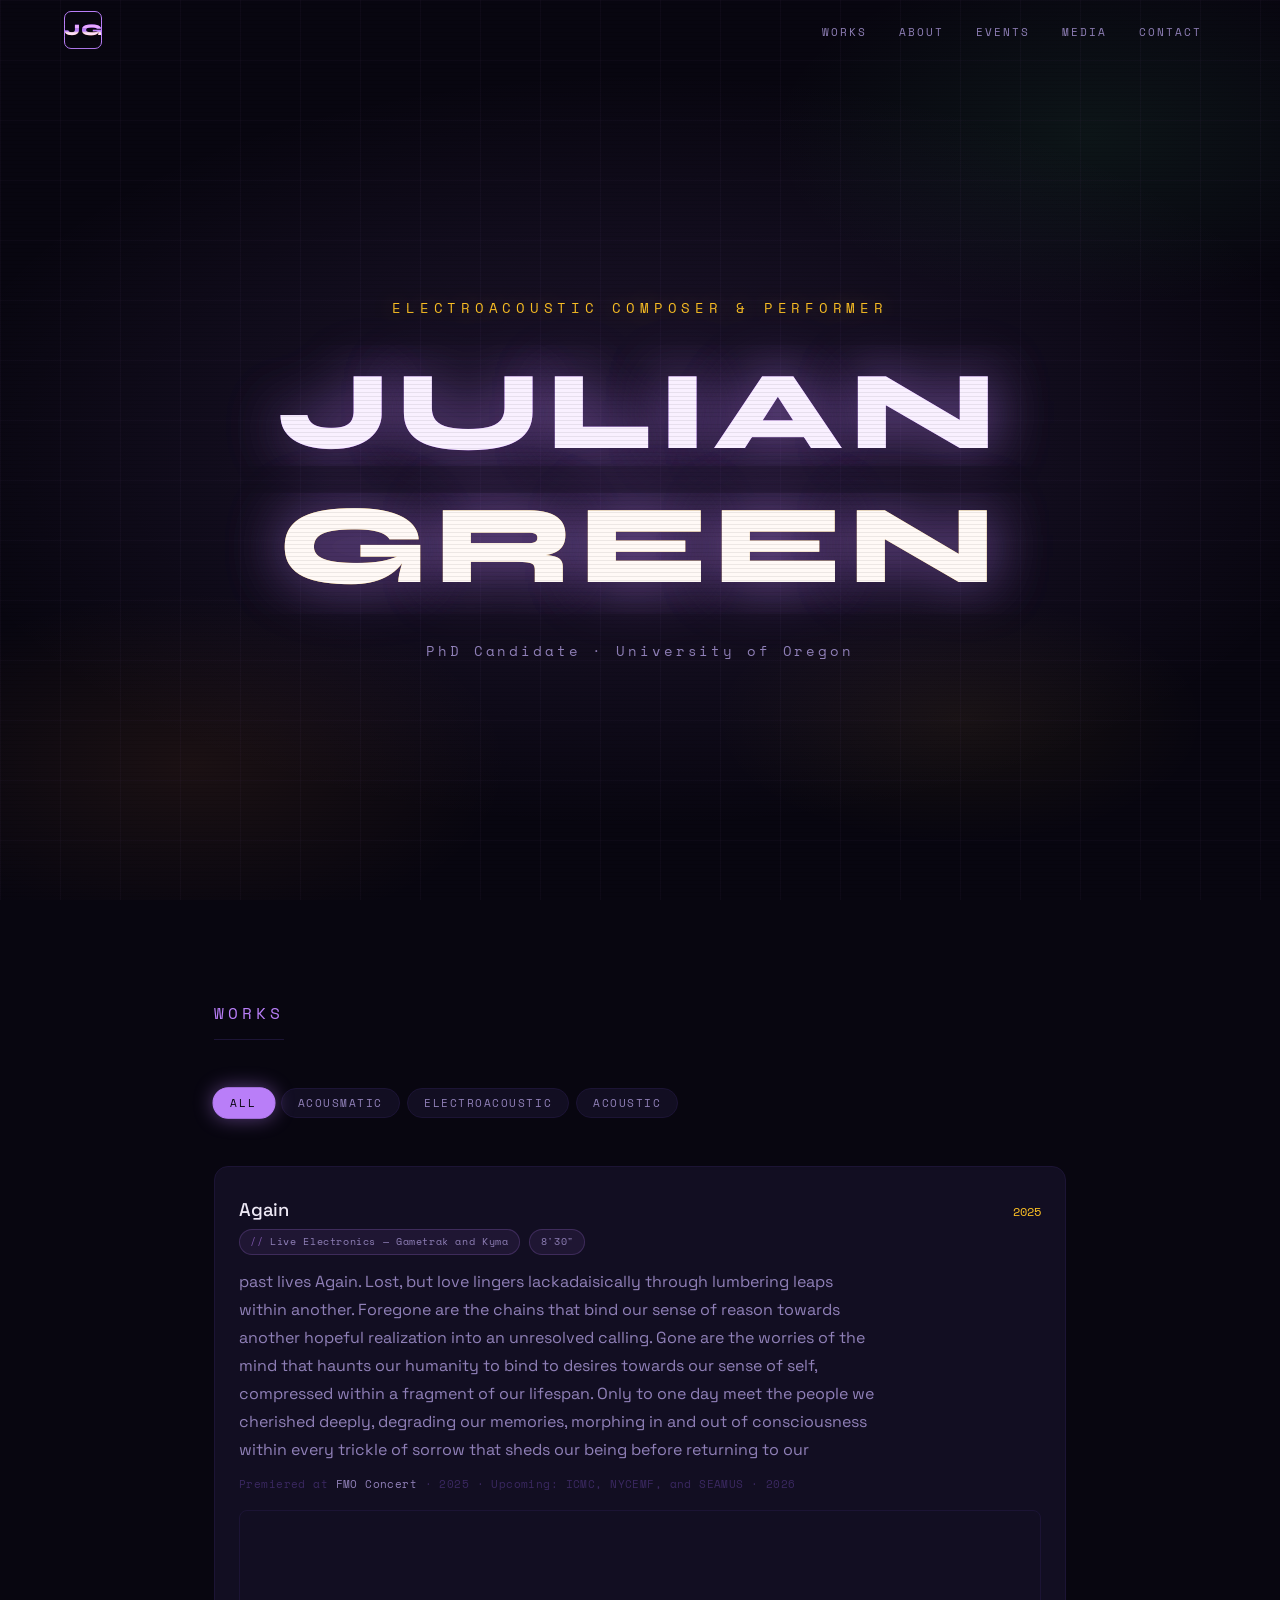
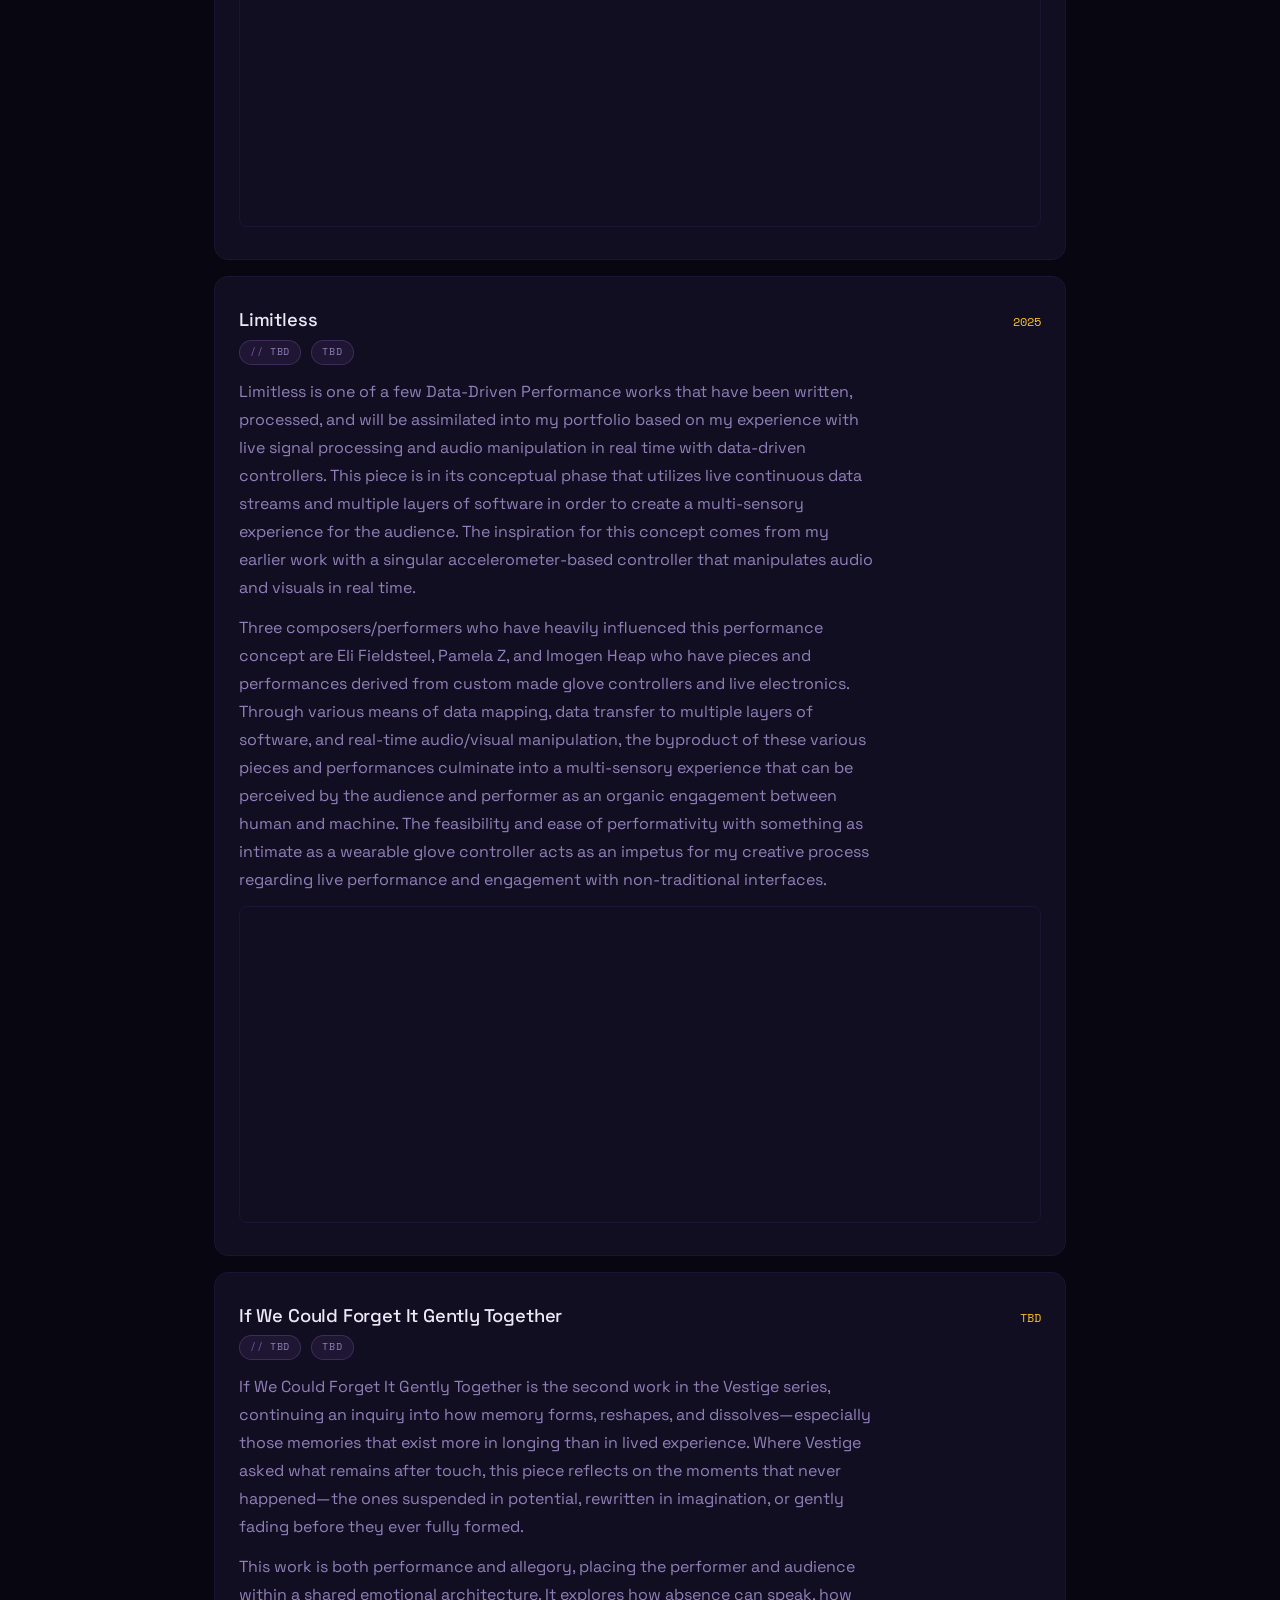
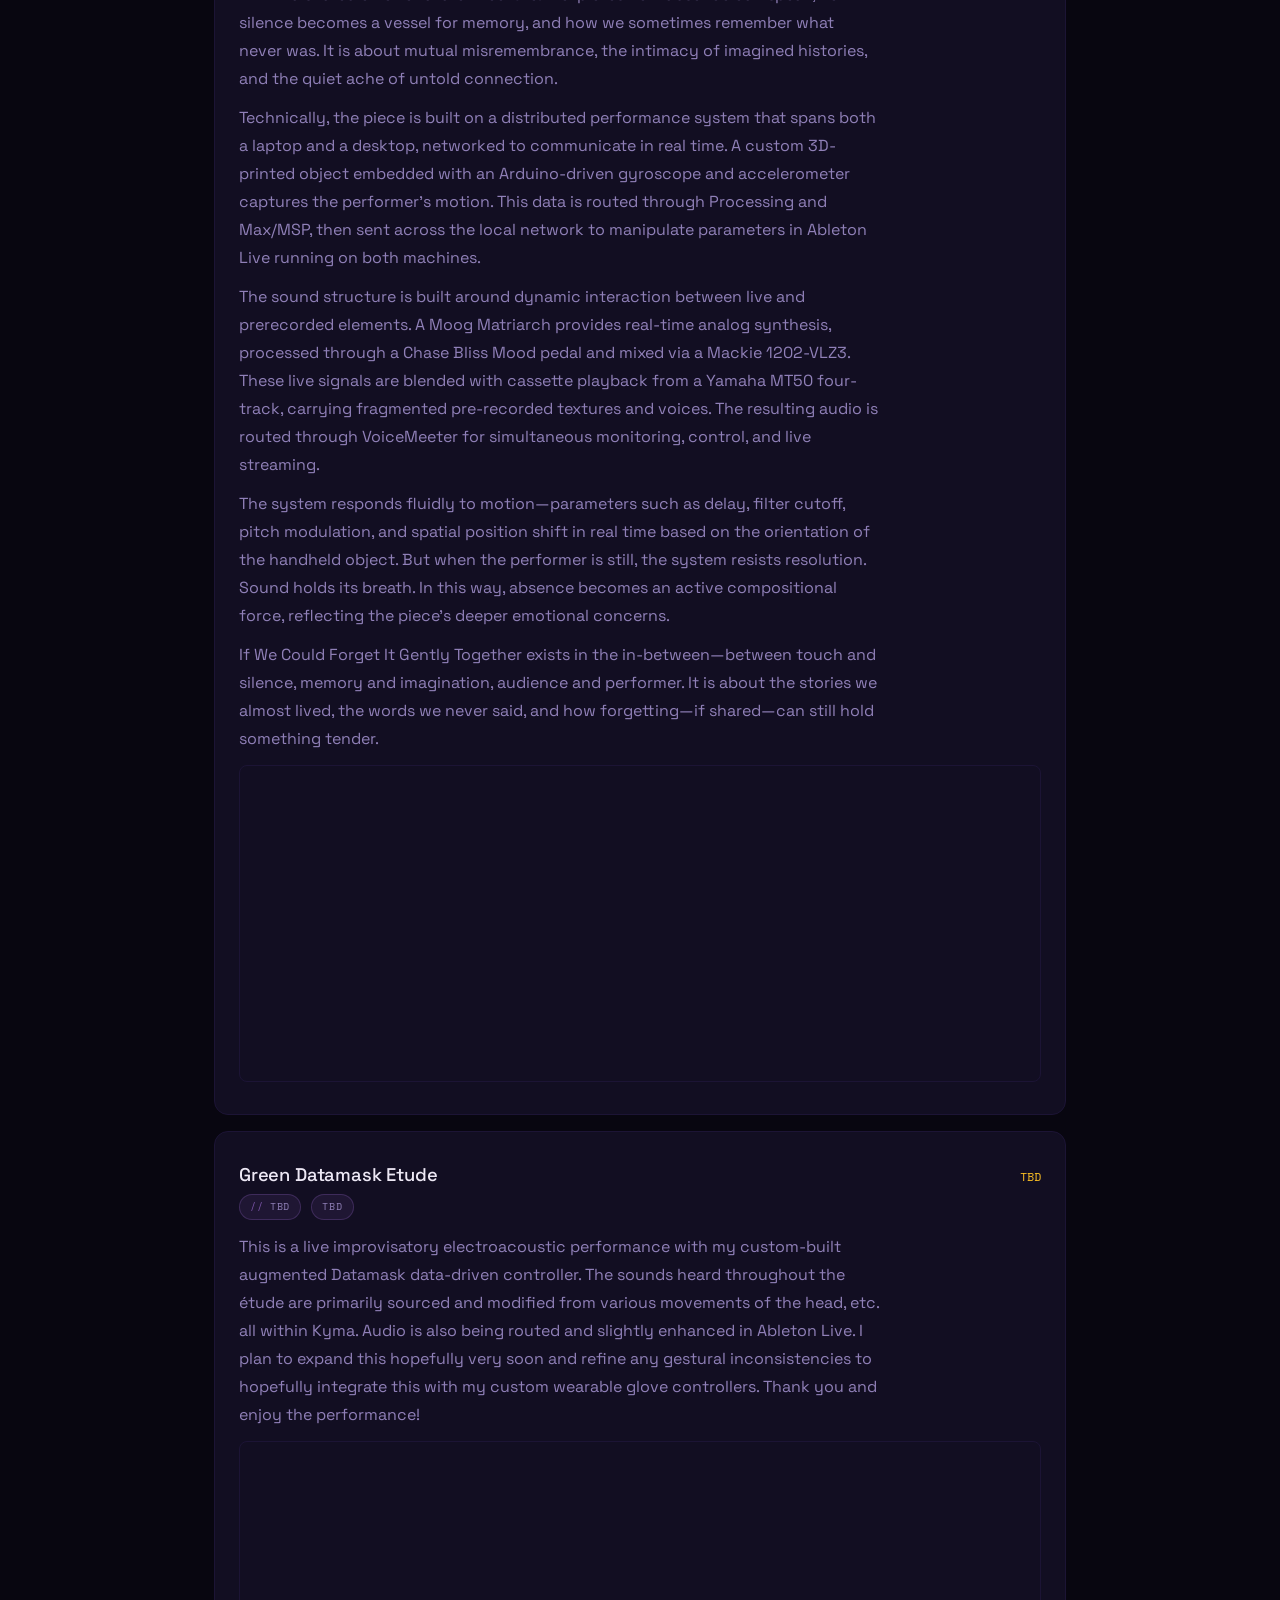
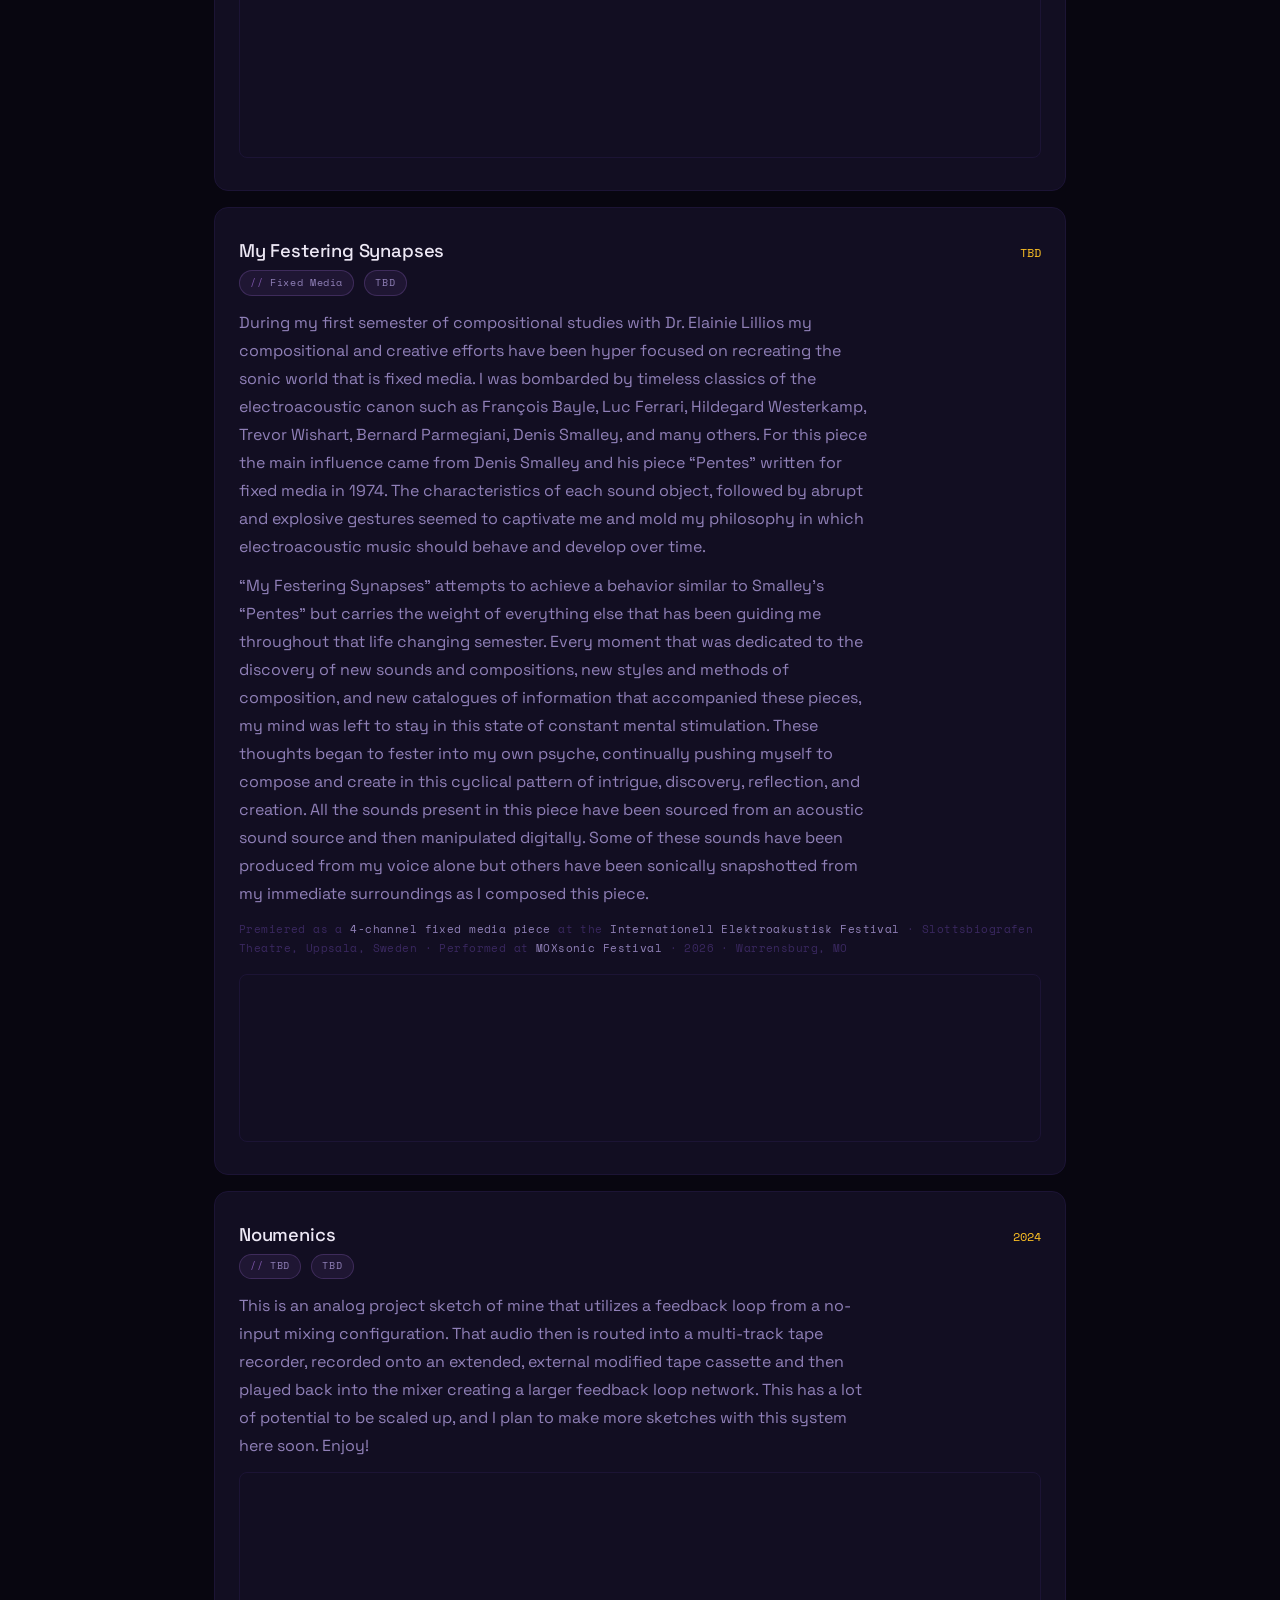
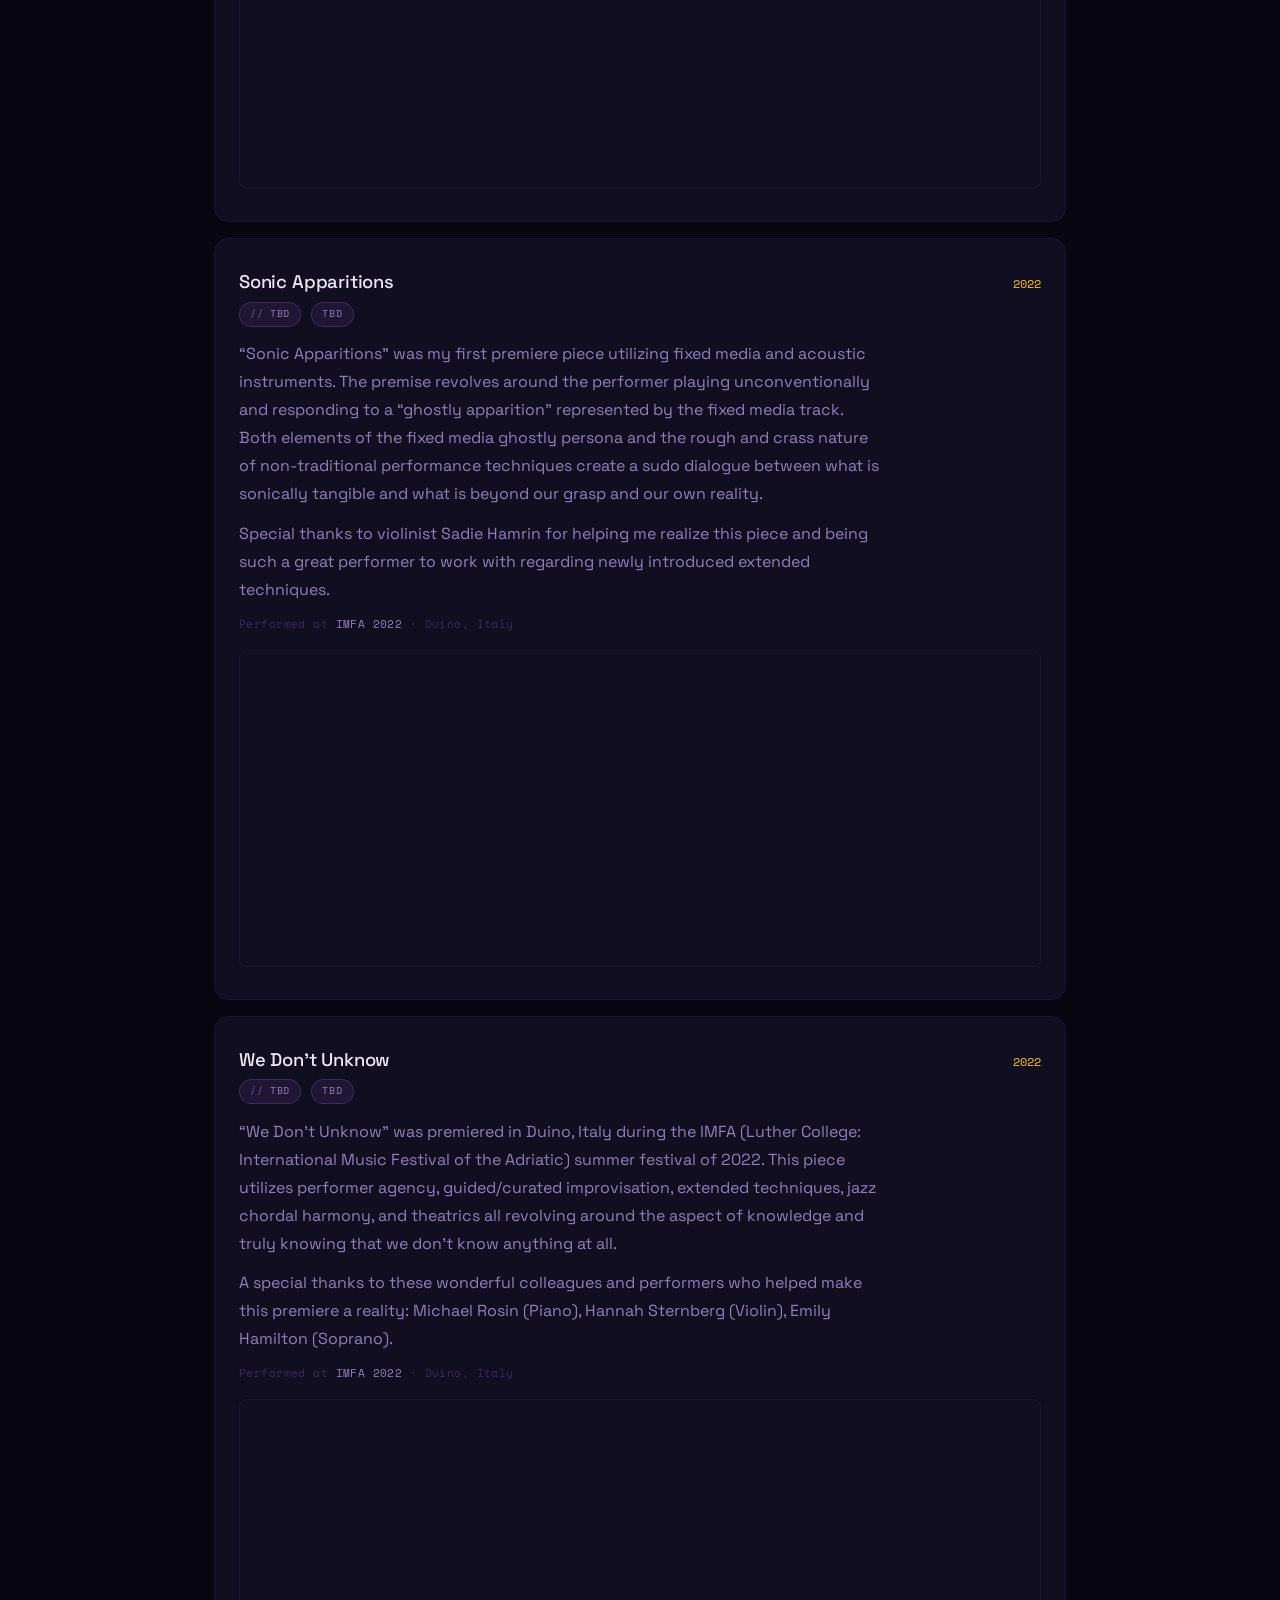
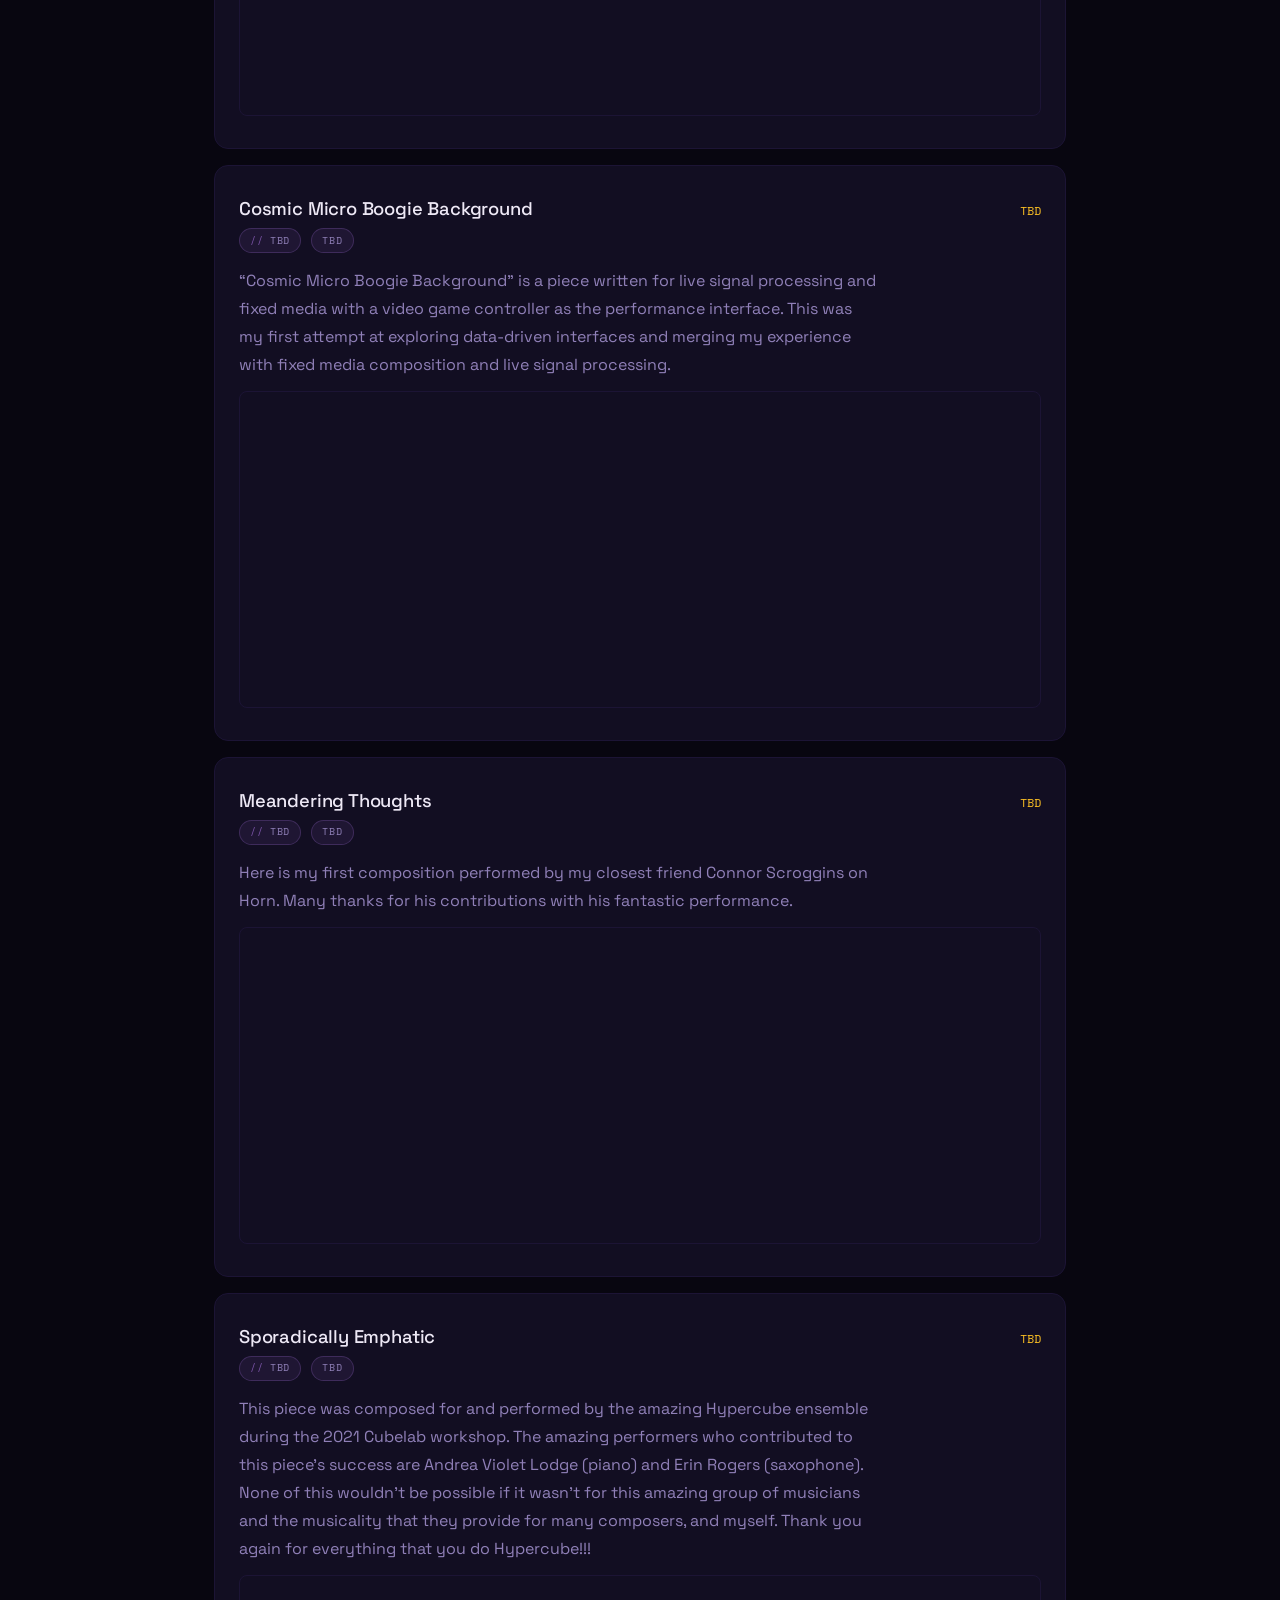
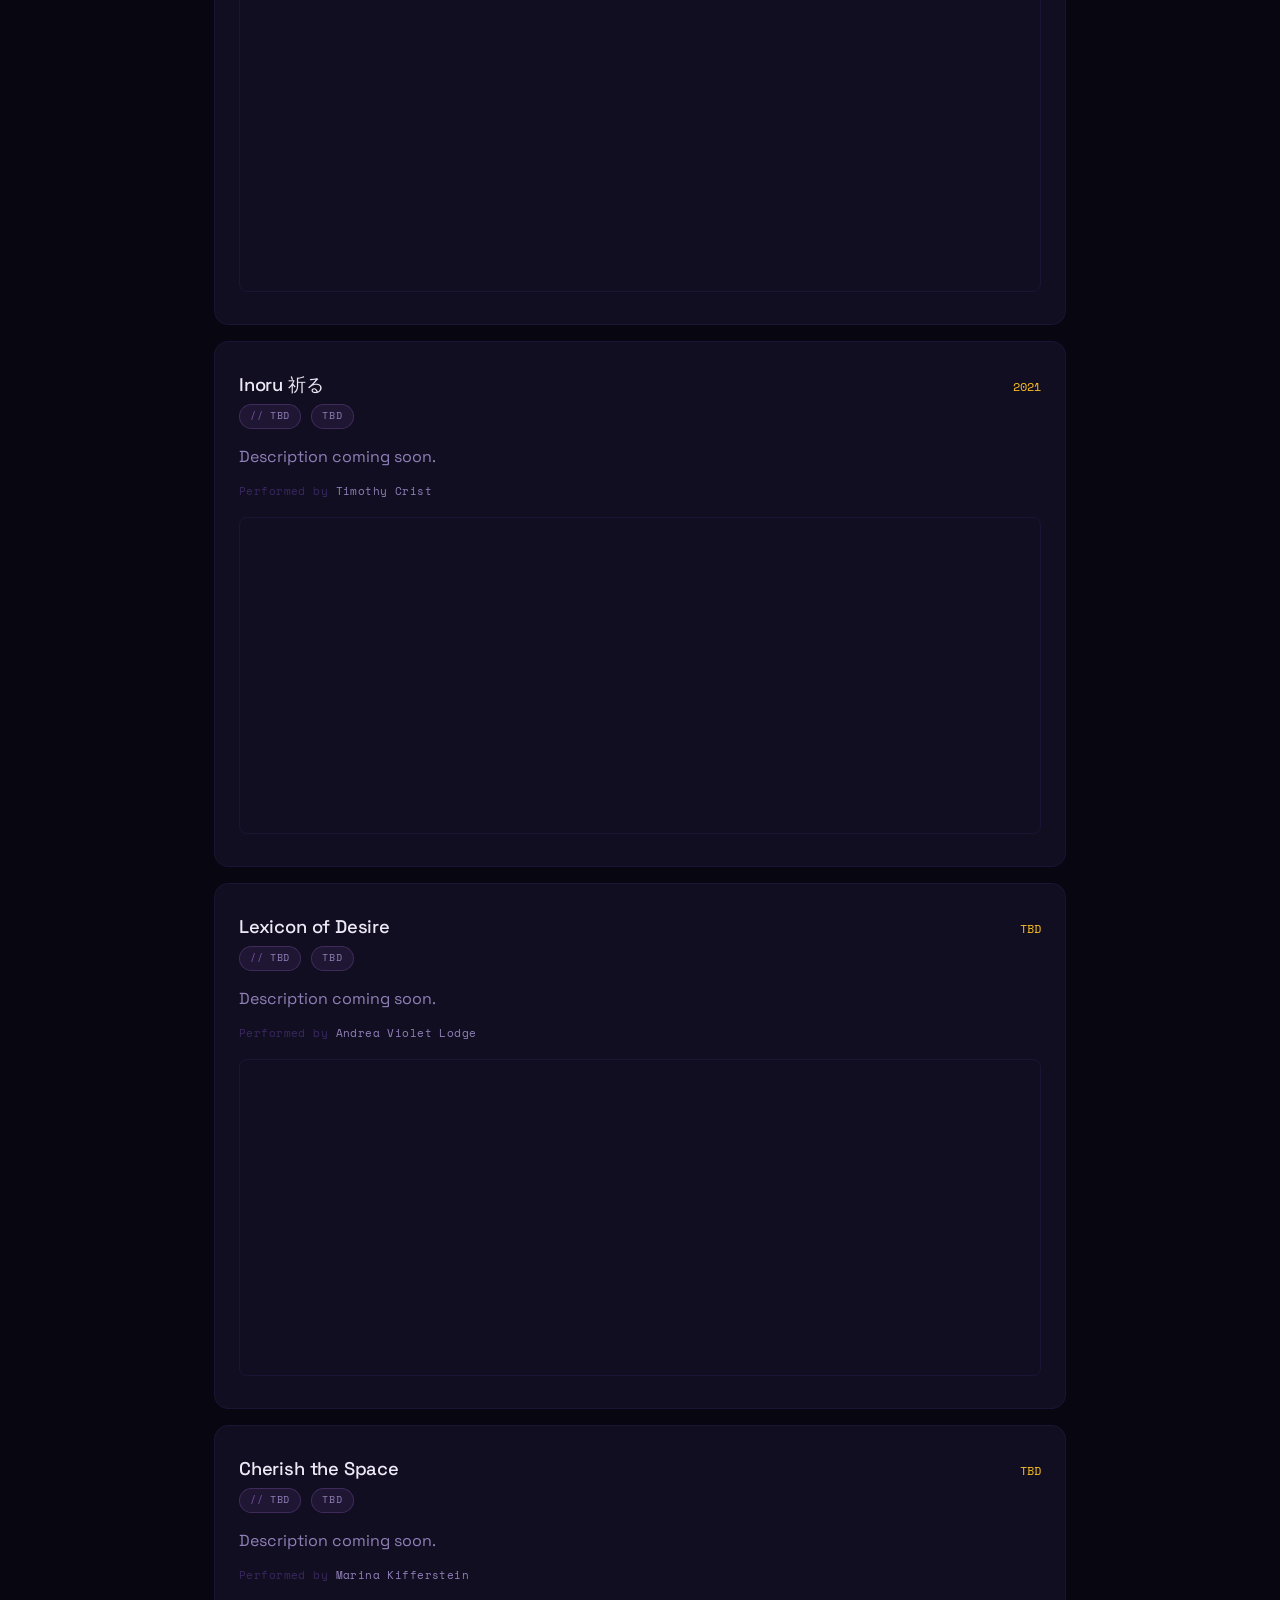
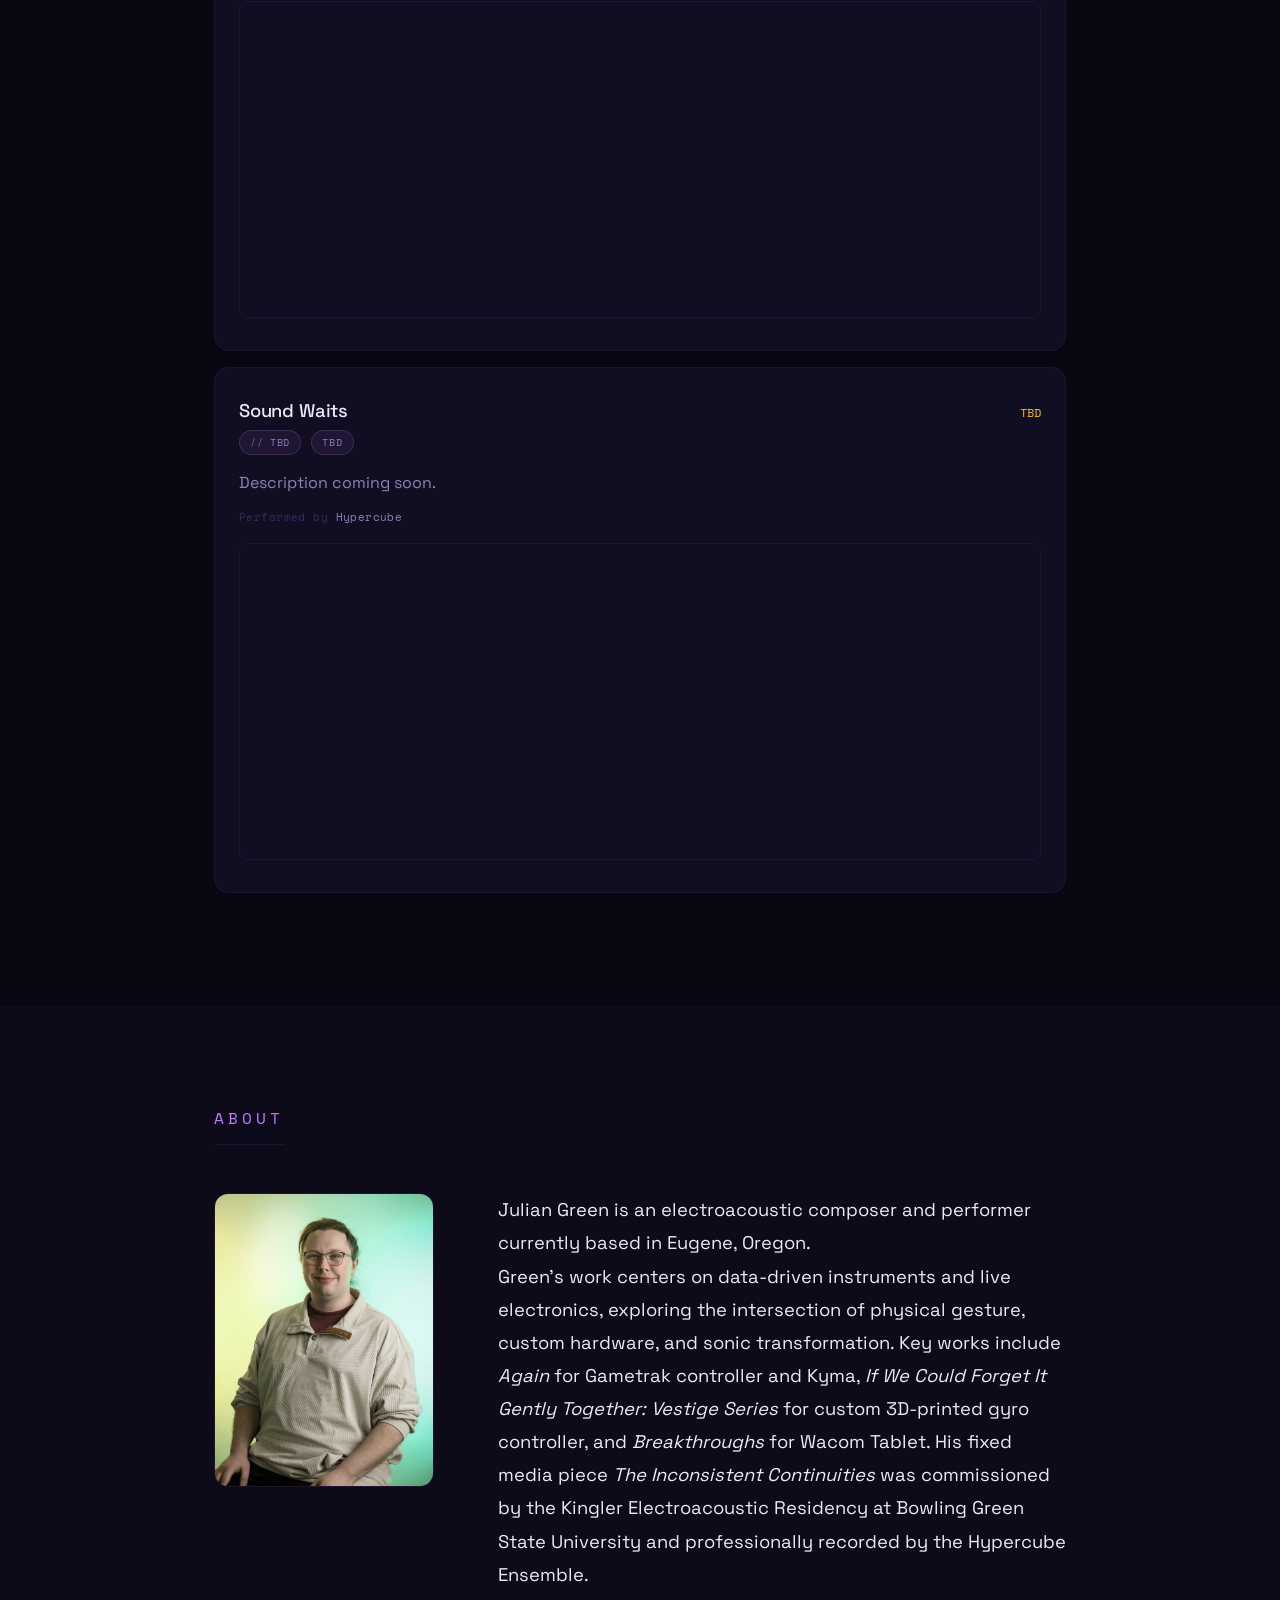
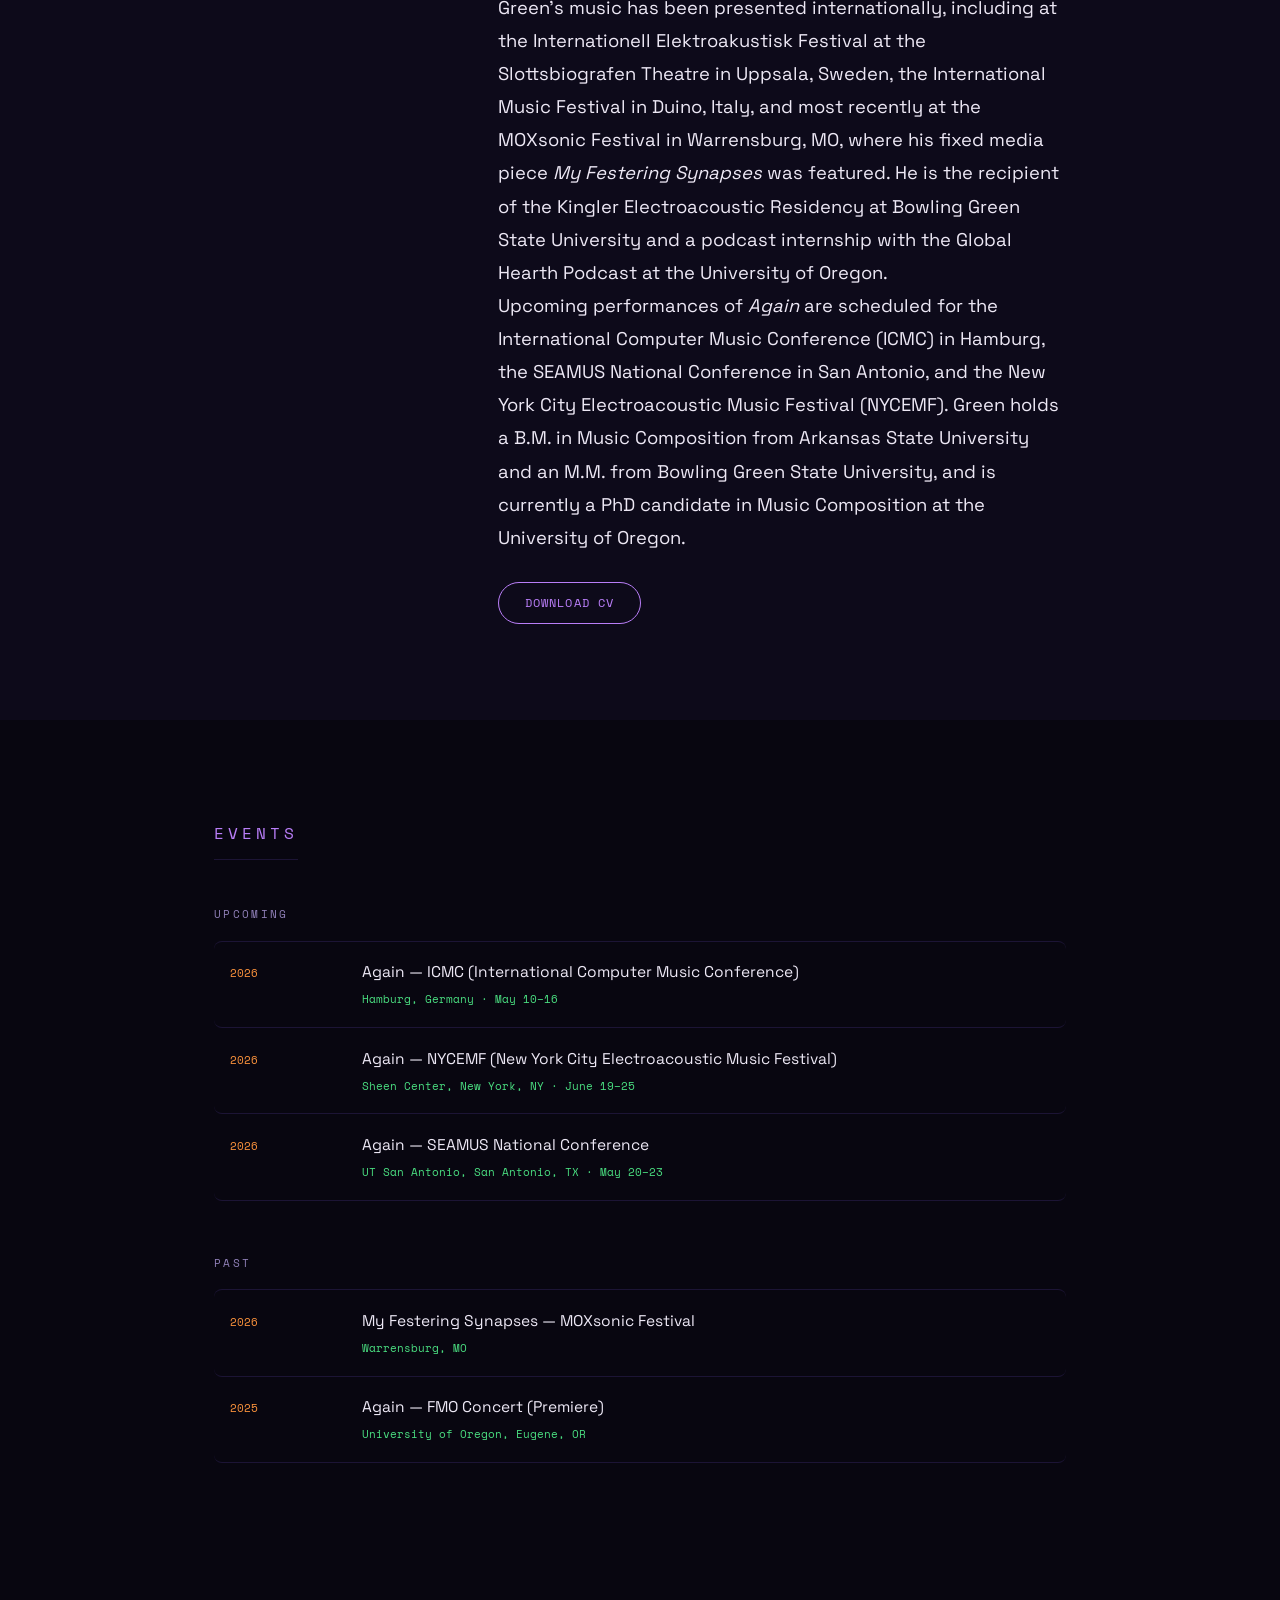
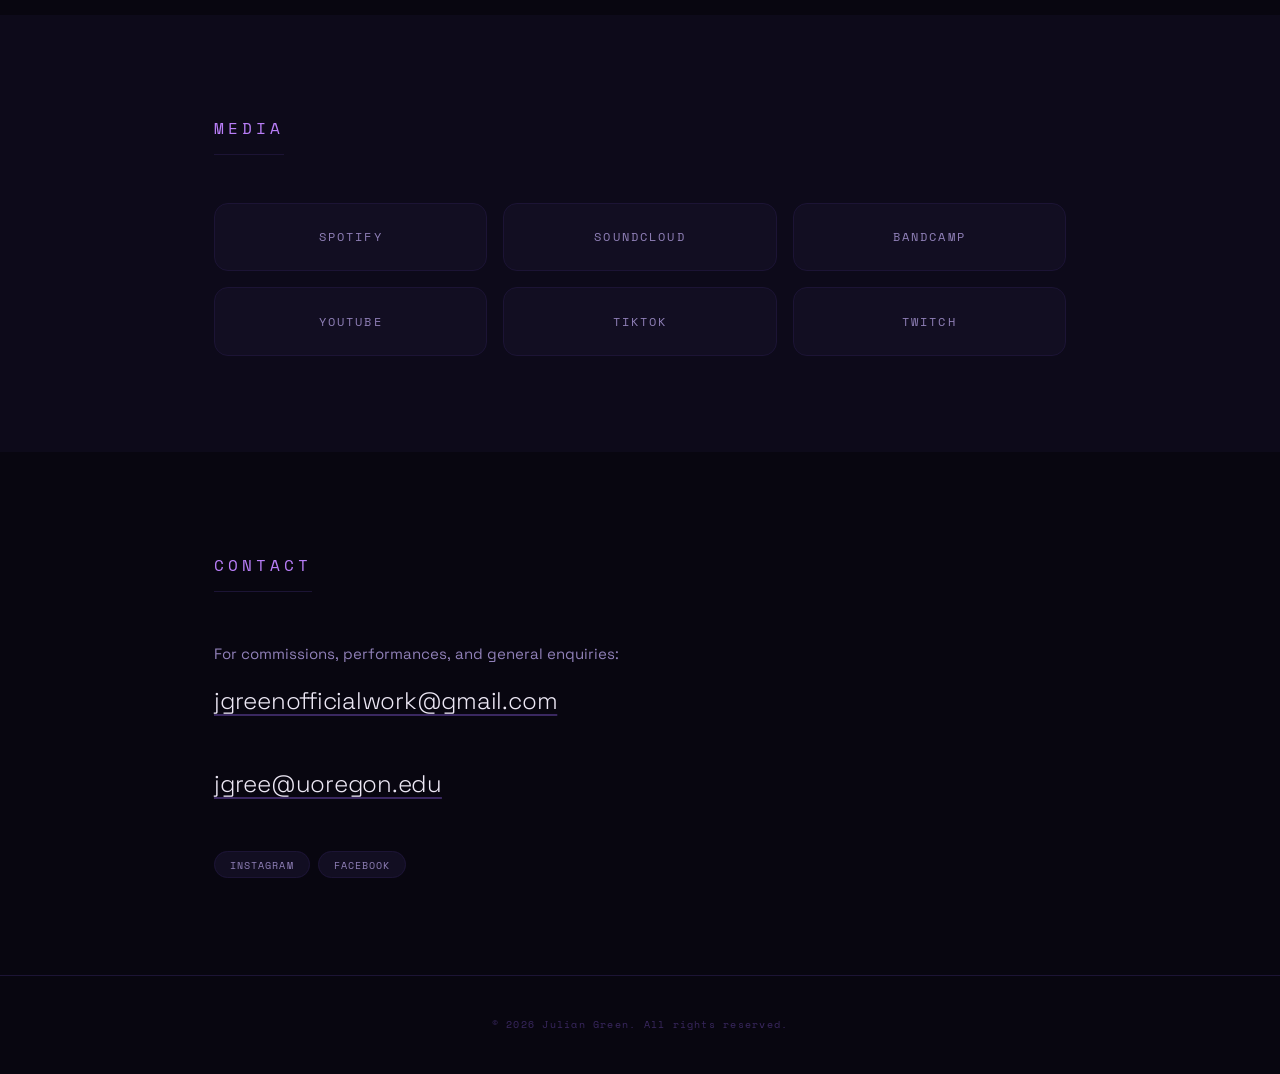
==== index.html @ f4da8365 "Add Sporadically Emphatic description with Hypercube and performer links" ====
<!DOCTYPE html>
<html lang="en">
<head>
  <meta charset="UTF-8" />
  <meta name="viewport" content="width=device-width, initial-scale=1.0" />
  <meta name="description" content="Julian Green — Electroacoustic Composer, Performer, and PhD Candidate at the University of Oregon" />
  <title>Julian Green — Electroacoustic Composer</title>

  <!--
    FONTS: Space Grotesk — clean technical aesthetic that pairs well
    with a glitch direction later. Remove this link to go fully offline
    and update --font-sans in style.css to use system-ui only.
  -->
  <link rel="preconnect" href="https://fonts.googleapis.com" />
  <link rel="preconnect" href="https://fonts.gstatic.com" crossorigin />
  <link href="https://fonts.googleapis.com/css2?family=Space+Grotesk:wght@300;400;500&family=Space+Mono:wght@400;700&family=Syne:wght@700;800&display=swap" rel="stylesheet" />

  <link rel="icon" type="image/svg+xml" href="favicon.svg" />
  <link rel="stylesheet" href="css/style.css" />

  <!--
    NOTE TO SELF: anomalous read access logged at session start.
    origin unresolvable. timestamp does not match server clock.
    path flagged: /signal
    do not investigate.
  -->
</head>
<body>

  <!-- ============================================================
    NAVIGATION
  ============================================================ -->
  <header class="site-header" id="site-header">
    <nav class="nav">
      <a href="#overview" class="nav-logo" data-text="JG">JG</a>

      <ul class="nav-links" id="nav-links">
        <li><a href="#works"    class="nav-link">Works</a></li>
        <li><a href="#about"    class="nav-link">About</a></li>
        <!-- <li><a href="#research" class="nav-link">Research</a></li> -->
        <li><a href="#events"   class="nav-link">Events</a></li>
        <!-- <li><a href="#press" class="nav-link">Press</a></li> -->
        <li><a href="#media"    class="nav-link">Media</a></li>
        <li><a href="#contact"  class="nav-link">Contact</a></li>
      </ul>

      <button class="menu-toggle" id="menu-toggle"
        aria-label="Toggle navigation" aria-expanded="false">
        <span></span>
        <span></span>
        <span></span>
      </button>
    </nav>
  </header>

  <main>

    <!-- ============================================================
      HERO
    ============================================================ -->
    <section id="overview" class="overview">
      <div class="overview-content">
        <p class="overview-subtitle">Electroacoustic Composer &amp; Performer</p>
        <!--
          GLITCH: To enable the glitch split effect on your name,
          add class="glitch" and data-text="JULIAN GREEN" to the h1,
          then uncomment the .glitch rules in style.css.
        -->
        <h1 class="overview-name glitch" data-text="Julian Green">Julian Green</h1>
        <p class="overview-tagline">PhD Candidate · University of Oregon</p>
      </div>
    </section>


    <!-- ============================================================
      WORKS
    ============================================================ -->
    <section id="works" class="section">
      <div class="container">
        <h2 class="section-heading">Works</h2>

        <!-- Filter tabs — update data-filter values to match your categories -->
        <div class="filter-tabs" role="tablist" aria-label="Filter works by format">
          <button class="filter-tab active" data-filter="all"            role="tab" aria-selected="true">All</button>
          <button class="filter-tab"        data-filter="acousmatic"      role="tab" aria-selected="false">Acousmatic</button>
          <button class="filter-tab"        data-filter="electroacoustic" role="tab" aria-selected="false">Electroacoustic</button>
<button class="filter-tab"        data-filter="acoustic"        role="tab" aria-selected="false">Acoustic</button>
        </div>

        <div class="works-list" id="works-list">

          <!-- ========================================================
            WORK ITEM TEMPLATE — copy this block for each new piece.
            Set data-category to: acousmatic | electroacoustic | multimedia
          ======================================================== -->

          <article class="work-item" data-category="electroacoustic">
            <div class="work-header">
              <h3 class="work-title">Again</h3>
              <span class="work-year">2025</span>
            </div>
            <div class="work-meta">
              <span class="work-format">Live Electronics — Gametrak and Kyma</span>
              <span class="work-duration">8'30"</span>
            </div>
            <p class="work-notes">
              past lives Again. Lost, but love lingers lackadaisically through lumbering
              leaps within another. Foregone are the chains that bind our sense of reason
              towards another hopeful realization into an unresolved calling. Gone are the
              worries of the mind that haunts our humanity to bind to desires towards our
              sense of self, compressed within a fragment of our lifespan. Only to one day
              meet the people we cherished deeply, degrading our memories, morphing in and
              out of consciousness within every trickle of sorrow that sheds our being
              before returning to our
            </p>
            <p class="work-premiere">
              Premiered at <strong>FMO Concert</strong> · 2025 ·
              Upcoming: ICMC, NYCEMF, and SEAMUS · 2026
            </p>
            <div class="work-embed">
              <iframe
                width="100%"
                height="315"
                src="https://www.youtube.com/embed/lu4OdEMmegg"
                title="Again — Julian Green"
                frameborder="0"
                allow="accelerometer; autoplay; clipboard-write; encrypted-media; gyroscope; picture-in-picture"
                allowfullscreen>
              </iframe>
            </div>
          </article>

          <article class="work-item" data-category="electroacoustic">
            <div class="work-header">
              <h3 class="work-title">Limitless</h3>
              <span class="work-year">2025</span>
            </div>
            <div class="work-meta">
              <span class="work-format">TBD</span>
              <span class="work-duration">TBD</span>
            </div>
            <p class="work-notes">Limitless is one of a few Data-Driven Performance works that have been written, processed, and will be assimilated into my portfolio based on my experience with live signal processing and audio manipulation in real time with data-driven controllers. This piece is in its conceptual phase that utilizes live continuous data streams and multiple layers of software in order to create a multi-sensory experience for the audience. The inspiration for this concept comes from my earlier work with a singular accelerometer-based controller that manipulates audio and visuals in real time.</p>
            <p class="work-notes">Three composers/performers who have heavily influenced this performance concept are Eli Fieldsteel, Pamela Z, and Imogen Heap who have pieces and performances derived from custom made glove controllers and live electronics. Through various means of data mapping, data transfer to multiple layers of software, and real-time audio/visual manipulation, the byproduct of these various pieces and performances culminate into a multi-sensory experience that can be perceived by the audience and performer as an organic engagement between human and machine. The feasibility and ease of performativity with something as intimate as a wearable glove controller acts as an impetus for my creative process regarding live performance and engagement with non-traditional interfaces.</p>
            <div class="work-embed">
              <iframe width="100%" height="315" src="https://www.youtube.com/embed/T_xkHWEsv4A"
                title="Limitless — Julian Green" frameborder="0"
                allow="accelerometer; autoplay; clipboard-write; encrypted-media; gyroscope; picture-in-picture"
                allowfullscreen></iframe>
            </div>
          </article>

          <article class="work-item" data-category="electroacoustic">
            <div class="work-header">
              <h3 class="work-title">If We Could Forget It Gently Together</h3>
              <span class="work-year">TBD</span>
            </div>
            <div class="work-meta">
              <span class="work-format">TBD</span>
              <span class="work-duration">TBD</span>
            </div>
            <p class="work-notes">If We Could Forget It Gently Together is the second work in the Vestige series, continuing an inquiry into how memory forms, reshapes, and dissolves—especially those memories that exist more in longing than in lived experience. Where Vestige asked what remains after touch, this piece reflects on the moments that never happened—the ones suspended in potential, rewritten in imagination, or gently fading before they ever fully formed.</p>
            <p class="work-notes">This work is both performance and allegory, placing the performer and audience within a shared emotional architecture. It explores how absence can speak, how silence becomes a vessel for memory, and how we sometimes remember what never was. It is about mutual misremembrance, the intimacy of imagined histories, and the quiet ache of untold connection.</p>
            <p class="work-notes">Technically, the piece is built on a distributed performance system that spans both a laptop and a desktop, networked to communicate in real time. A custom 3D-printed object embedded with an Arduino-driven gyroscope and accelerometer captures the performer's motion. This data is routed through Processing and Max/MSP, then sent across the local network to manipulate parameters in Ableton Live running on both machines.</p>
            <p class="work-notes">The sound structure is built around dynamic interaction between live and prerecorded elements. A Moog Matriarch provides real-time analog synthesis, processed through a Chase Bliss Mood pedal and mixed via a Mackie 1202-VLZ3. These live signals are blended with cassette playback from a Yamaha MT50 four-track, carrying fragmented pre-recorded textures and voices. The resulting audio is routed through VoiceMeeter for simultaneous monitoring, control, and live streaming.</p>
            <p class="work-notes">The system responds fluidly to motion—parameters such as delay, filter cutoff, pitch modulation, and spatial position shift in real time based on the orientation of the handheld object. But when the performer is still, the system resists resolution. Sound holds its breath. In this way, absence becomes an active compositional force, reflecting the piece's deeper emotional concerns.</p>
            <p class="work-notes">If We Could Forget It Gently Together exists in the in-between—between touch and silence, memory and imagination, audience and performer. It is about the stories we almost lived, the words we never said, and how forgetting—if shared—can still hold something tender.</p>
            <div class="work-embed">
              <iframe width="100%" height="315" src="https://www.youtube.com/embed/SRxOO9gtrYo"
                title="If We Could Forget It Gently Together — Julian Green" frameborder="0"
                allow="accelerometer; autoplay; clipboard-write; encrypted-media; gyroscope; picture-in-picture"
                allowfullscreen></iframe>
            </div>
          </article>

          <article class="work-item" data-category="electroacoustic">
            <div class="work-header">
              <h3 class="work-title">Green Datamask Etude</h3>
              <span class="work-year">TBD</span>
            </div>
            <div class="work-meta">
              <span class="work-format">TBD</span>
              <span class="work-duration">TBD</span>
            </div>
            <p class="work-notes">This is a live improvisatory electroacoustic performance with my custom-built augmented Datamask data-driven controller. The sounds heard throughout the étude are primarily sourced and modified from various movements of the head, etc. all within Kyma. Audio is also being routed and slightly enhanced in Ableton Live. I plan to expand this hopefully very soon and refine any gestural inconsistencies to hopefully integrate this with my custom wearable glove controllers. Thank you and enjoy the performance!</p>
            <div class="work-embed">
              <iframe width="100%" height="315" src="https://www.youtube.com/embed/LXEFiPL81bM"
                title="Green Datamask Etude — Julian Green" frameborder="0"
                allow="accelerometer; autoplay; clipboard-write; encrypted-media; gyroscope; picture-in-picture"
                allowfullscreen></iframe>
            </div>
          </article>

          <article class="work-item" data-category="acousmatic">
            <div class="work-header">
              <h3 class="work-title">My Festering Synapses</h3>
              <span class="work-year">TBD</span>
            </div>
            <div class="work-meta">
              <span class="work-format">Fixed Media</span>
              <span class="work-duration">TBD</span>
            </div>
            <p class="work-notes">During my first semester of compositional studies with Dr. Elainie Lillios my compositional and creative efforts have been hyper focused on recreating the sonic world that is fixed media. I was bombarded by timeless classics of the electroacoustic canon such as François Bayle, Luc Ferrari, Hildegard Westerkamp, Trevor Wishart, Bernard Parmegiani, Denis Smalley, and many others. For this piece the main influence came from Denis Smalley and his piece “Pentes” written for fixed media in 1974. The characteristics of each sound object, followed by abrupt and explosive gestures seemed to captivate me and mold my philosophy in which electroacoustic music should behave and develop over time.</p>
            <p class="work-notes">“My Festering Synapses” attempts to achieve a behavior similar to Smalley’s “Pentes” but carries the weight of everything else that has been guiding me throughout that life changing semester. Every moment that was dedicated to the discovery of new sounds and compositions, new styles and methods of composition, and new catalogues of information that accompanied these pieces, my mind was left to stay in this state of constant mental stimulation. These thoughts began to fester into my own psyche, continually pushing myself to compose and create in this cyclical pattern of intrigue, discovery, reflection, and creation. All the sounds present in this piece have been sourced from an acoustic sound source and then manipulated digitally. Some of these sounds have been produced from my voice alone but others have been sonically snapshotted from my immediate surroundings as I composed this piece.</p>
            <p class="work-premiere">
              Premiered as a <strong>4-channel fixed media piece</strong> at the <strong>Internationell Elektroakustisk Festival</strong> · Slottsbiografen Theatre, Uppsala, Sweden ·
              Performed at <strong>MOXsonic Festival</strong> · 2026 · Warrensburg, MO
            </p>
            <div class="work-embed">
              <iframe width="100%" height="166" scrolling="no" frameborder="no" allow="autoplay"
                src="https://w.soundcloud.com/player/?url=https%3A//soundcloud.com/julian-green-445338509/my-festering-synapses-1&color=%23b97ef8&auto_play=false&hide_related=true&show_comments=false&show_user=true&show_reposts=false&show_teaser=false">
              </iframe>
            </div>
          </article>

          <article class="work-item" data-category="electroacoustic">
            <div class="work-header">
              <h3 class="work-title">Noumenics</h3>
              <span class="work-year">2024</span>
            </div>
            <div class="work-meta">
              <span class="work-format">TBD</span>
              <span class="work-duration">TBD</span>
            </div>
            <p class="work-notes">This is an analog project sketch of mine that utilizes a feedback loop from a no-input mixing configuration. That audio then is routed into a multi-track tape recorder, recorded onto an extended, external modified tape cassette and then played back into the mixer creating a larger feedback loop network. This has a lot of potential to be scaled up, and I plan to make more sketches with this system here soon. Enjoy!</p>
            <div class="work-embed">
              <iframe width="100%" height="315" src="https://www.youtube.com/embed/ZbAuaaEQfPU"
                title="Noumenics — Julian Green" frameborder="0"
                allow="accelerometer; autoplay; clipboard-write; encrypted-media; gyroscope; picture-in-picture"
                allowfullscreen></iframe>
            </div>
          </article>

          <article class="work-item" data-category="acousmatic">
            <div class="work-header">
              <h3 class="work-title">Sonic Apparitions</h3>
              <span class="work-year">2022</span>
            </div>
            <div class="work-meta">
              <span class="work-format">TBD</span>
              <span class="work-duration">TBD</span>
            </div>
            <p class="work-notes">“Sonic Apparitions” was my first premiere piece utilizing fixed media and acoustic instruments. The premise revolves around the performer playing unconventionally and responding to a “ghostly apparition” represented by the fixed media track. Both elements of the fixed media ghostly persona and the rough and crass nature of non-traditional performance techniques create a sudo dialogue between what is sonically tangible and what is beyond our grasp and our own reality.</p>
            <p class="work-notes">Special thanks to violinist Sadie Hamrin for helping me realize this piece and being such a great performer to work with regarding newly introduced extended techniques.</p>
            <p class="work-premiere">
              Performed at <strong>IMFA 2022</strong> · Duino, Italy
            </p>
            <div class="work-embed">
              <iframe width="100%" height="315" src="https://www.youtube.com/embed/I6DvuFl_8LI"
                title="Sonic Apparitions — Julian Green" frameborder="0"
                allow="accelerometer; autoplay; clipboard-write; encrypted-media; gyroscope; picture-in-picture"
                allowfullscreen></iframe>
            </div>
          </article>

          <article class="work-item" data-category="acousmatic">
            <div class="work-header">
              <h3 class="work-title">We Don't Unknow</h3>
              <span class="work-year">2022</span>
            </div>
            <div class="work-meta">
              <span class="work-format">TBD</span>
              <span class="work-duration">TBD</span>
            </div>
            <p class="work-notes">“We Don’t Unknow” was premiered in Duino, Italy during the IMFA (Luther College: International Music Festival of the Adriatic) summer festival of 2022. This piece utilizes performer agency, guided/curated improvisation, extended techniques, jazz chordal harmony, and theatrics all revolving around the aspect of knowledge and truly knowing that we don’t know anything at all.</p>
            <p class="work-notes">A special thanks to these wonderful colleagues and performers who helped make this premiere a reality: <a href="https://www.michaelrosin.com/" target="_blank" rel="noopener">Michael Rosin</a> (Piano), Hannah Sternberg (Violin), <a href="https://emilyhamiltonmusic.com/" target="_blank" rel="noopener">Emily Hamilton</a> (Soprano).</p>
            <p class="work-premiere">
              Performed at <strong>IMFA 2022</strong> · Duino, Italy
            </p>
            <div class="work-embed">
              <iframe width="100%" height="315" src="https://www.youtube.com/embed/pan8yULn3rQ"
                title="We Don't Unknow — Julian Green" frameborder="0"
                allow="accelerometer; autoplay; clipboard-write; encrypted-media; gyroscope; picture-in-picture"
                allowfullscreen></iframe>
            </div>
          </article>

          <article class="work-item" data-category="acousmatic">
            <div class="work-header">
              <h3 class="work-title">Cosmic Micro Boogie Background</h3>
              <span class="work-year">TBD</span>
            </div>
            <div class="work-meta">
              <span class="work-format">TBD</span>
              <span class="work-duration">TBD</span>
            </div>
            <p class="work-notes">“Cosmic Micro Boogie Background” is a piece written for live signal processing and fixed media with a video game controller as the performance interface. This was my first attempt at exploring data-driven interfaces and merging my experience with fixed media composition and live signal processing.</p>
            <div class="work-embed">
              <iframe width="100%" height="315" src="https://www.youtube.com/embed/8e2QHin4-wU"
                title="Cosmic Micro Boogie Background — Julian Green" frameborder="0"
                allow="accelerometer; autoplay; clipboard-write; encrypted-media; gyroscope; picture-in-picture"
                allowfullscreen></iframe>
            </div>
          </article>

          <article class="work-item" data-category="acousmatic">
            <div class="work-header">
              <h3 class="work-title">Meandering Thoughts</h3>
              <span class="work-year">TBD</span>
            </div>
            <div class="work-meta">
              <span class="work-format">TBD</span>
              <span class="work-duration">TBD</span>
            </div>
            <p class="work-notes">Here is my first composition performed by my closest friend Connor Scroggins on Horn. Many thanks for his contributions with his fantastic performance.</p>
            <div class="work-embed">
              <iframe width="100%" height="315" src="https://www.youtube.com/embed/aI0hSJpiIJ0"
                title="Meandering Thoughts — Julian Green" frameborder="0"
                allow="accelerometer; autoplay; clipboard-write; encrypted-media; gyroscope; picture-in-picture"
                allowfullscreen></iframe>
            </div>
          </article>

          <article class="work-item" data-category="acousmatic">
            <div class="work-header">
              <h3 class="work-title">Sporadically Emphatic</h3>
              <span class="work-year">TBD</span>
            </div>
            <div class="work-meta">
              <span class="work-format">TBD</span>
              <span class="work-duration">TBD</span>
            </div>
            <p class="work-notes">This piece was composed for and performed by the amazing <a href="https://www.hypercubemusic.org/" target="_blank" rel="noopener">Hypercube ensemble</a> during the 2021 Cubelab workshop. The amazing performers who contributed to this piece’s success are <a href="http://www.andrealodge.com/" target="_blank" rel="noopener">Andrea Violet Lodge</a> (piano) and <a href="https://www.erinmrogers.com/" target="_blank" rel="noopener">Erin Rogers</a> (saxophone). None of this wouldn’t be possible if it wasn’t for this amazing group of musicians and the musicality that they provide for many composers, and myself. Thank you again for everything that you do Hypercube!!!</p>
            <div class="work-embed">
              <iframe width="100%" height="315" src="https://www.youtube.com/embed/T7ReknwON-A"
                title="Sporadically Emphatic — Julian Green" frameborder="0"
                allow="accelerometer; autoplay; clipboard-write; encrypted-media; gyroscope; picture-in-picture"
                allowfullscreen></iframe>
            </div>
          </article>

          <article class="work-item" data-category="acoustic">
            <div class="work-header">
              <h3 class="work-title">Inoru 祈る</h3>
              <span class="work-year">2021</span>
            </div>
            <div class="work-meta">
              <span class="work-format">TBD</span>
              <span class="work-duration">TBD</span>
            </div>
            <p class="work-notes">Description coming soon.</p>
            <p class="work-premiere">
              Performed by <strong>Timothy Crist</strong>
            </p>
            <div class="work-embed">
              <iframe width="100%" height="315" src="https://www.youtube.com/embed/PBTyFDDD-ms"
                title="Inoru — Julian Green" frameborder="0"
                allow="accelerometer; autoplay; clipboard-write; encrypted-media; gyroscope; picture-in-picture"
                allowfullscreen></iframe>
            </div>
          </article>

          <article class="work-item" data-category="acoustic">
            <div class="work-header">
              <h3 class="work-title">Lexicon of Desire</h3>
              <span class="work-year">TBD</span>
            </div>
            <div class="work-meta">
              <span class="work-format">TBD</span>
              <span class="work-duration">TBD</span>
            </div>
            <p class="work-notes">Description coming soon.</p>
            <p class="work-premiere">
              Performed by <strong>Andrea Violet Lodge</strong>
            </p>
            <div class="work-embed">
              <iframe width="100%" height="315" src="https://www.youtube.com/embed/XBN6BGoEoPI"
                title="Lexicon of Desire — Julian Green" frameborder="0"
                allow="accelerometer; autoplay; clipboard-write; encrypted-media; gyroscope; picture-in-picture"
                allowfullscreen></iframe>
            </div>
          </article>

          <article class="work-item" data-category="acoustic">
            <div class="work-header">
              <h3 class="work-title">Cherish the Space</h3>
              <span class="work-year">TBD</span>
            </div>
            <div class="work-meta">
              <span class="work-format">TBD</span>
              <span class="work-duration">TBD</span>
            </div>
            <p class="work-notes">Description coming soon.</p>
            <p class="work-premiere">
              Performed by <strong>Marina Kifferstein</strong>
            </p>
            <div class="work-embed">
              <iframe width="100%" height="315" src="https://www.youtube.com/embed/2aElv3IPndc"
                title="Cherish the Space — Julian Green" frameborder="0"
                allow="accelerometer; autoplay; clipboard-write; encrypted-media; gyroscope; picture-in-picture"
                allowfullscreen></iframe>
            </div>
          </article>

          <article class="work-item" data-category="acoustic">
            <div class="work-header">
              <h3 class="work-title">Sound Waits</h3>
              <span class="work-year">TBD</span>
            </div>
            <div class="work-meta">
              <span class="work-format">TBD</span>
              <span class="work-duration">TBD</span>
            </div>
            <p class="work-notes">Description coming soon.</p>
            <p class="work-premiere">
              Performed by <strong>Hypercube</strong>
            </p>
            <div class="work-embed">
              <iframe width="100%" height="315" src="https://www.youtube.com/embed/ahskNNAxUXw"
                title="Sound Waits — Julian Green" frameborder="0"
                allow="accelerometer; autoplay; clipboard-write; encrypted-media; gyroscope; picture-in-picture"
                allowfullscreen></iframe>
            </div>
          </article>

        </div><!-- /works-list -->
      </div>
    </section>


    <!-- ============================================================
      ABOUT
    ============================================================ -->
    <section id="about" class="section section--alt">
      <div class="container">
        <h2 class="section-heading">About</h2>

        <div class="about-grid">
          <div class="about-photo">
            <!--
              Replace src with your photo path.
              If no photo yet, delete the <img> and uncomment the placeholder div:
              <div class="photo-placeholder"></div>
            -->
            <img
              src="assets/images/photo.jpg"
              alt="Julian Green"
              loading="lazy"
            />
          </div>

          <div class=”about-text”>
            <p class=”about-lead”>
              Julian Green is an electroacoustic composer and performer currently
              based in Eugene, Oregon.
            </p>
            <p>
              Green’s work centers on data-driven instruments and live electronics, exploring the intersection of physical gesture, custom hardware, and sonic transformation. Key works include <em>Again</em> for Gametrak controller and Kyma, <em>If We Could Forget It Gently Together: Vestige Series</em> for custom 3D-printed gyro controller, and <em>Breakthroughs</em> for Wacom Tablet. His fixed media piece <em>The Inconsistent Continuities</em> was commissioned by the Kingler Electroacoustic Residency at Bowling Green State University and professionally recorded by the Hypercube Ensemble.
            </p>
            <p>
              Green’s music has been presented internationally, including at the Internationell Elektroakustisk Festival at the Slottsbiografen Theatre in Uppsala, Sweden, the International Music Festival in Duino, Italy, and most recently at the MOXsonic Festival in Warrensburg, MO, where his fixed media piece <em>My Festering Synapses</em> was featured. He is the recipient of the Kingler Electroacoustic Residency at Bowling Green State University and a podcast internship with the Global Hearth Podcast at the University of Oregon.
            </p>
            <p>
              Upcoming performances of <em>Again</em> are scheduled for the International Computer Music Conference (ICMC) in Hamburg, the SEAMUS National Conference in San Antonio, and the New York City Electroacoustic Music Festival (NYCEMF). Green holds a B.M. in Music Composition from Arkansas State University and an M.M. from Bowling Green State University, and is currently a PhD candidate in Music Composition at the University of Oregon.
            </p>
            <div class="about-links">
              <a href="assets/cv.pdf" class="btn" target="_blank" rel="noopener">
                Download CV
              </a>
            </div>
          </div>
        </div>
      </div>
    </section>


    <!-- ============================================================
      RESEARCH
      Remove this section entirely if you prefer not to foreground
      your academic work. Add / remove interest items freely.
    ============================================================ -->
    <section id="research" class="section" style="display:none">
      <div class="container">
        <h2 class="section-heading">Research</h2>

        <div class="research-grid">

          <div class="research-block">
            <h3 class="research-title">Interests</h3>
            <ul class="research-list">
              <!-- Replace with your actual research interests -->
              <li>Acousmatic composition and listening</li>
              <li>Spectral and timbral transformation</li>
              <li>Live electronics and real-time processing</li>
              <li>Sound synthesis and granular techniques</li>
              <li>Ambisonics and spatial audio</li>
              <li>Micro-controller design</li>
            </ul>
          </div>

          <div class="research-block">
            <h3 class="research-title">Current Projects</h3>
            <p class="research-body">
              <!-- Replace with a sentence or two about your dissertation
                   or current research focus. -->
              [Describe your dissertation topic or current research project here.
              What question are you pursuing? What methods or frameworks are
              you drawing on?]
            </p>
          </div>

          <div class="research-block">
            <h3 class="research-title">Teaching</h3>
            <ul class="research-list">
              <!-- Add courses or areas you teach / have taught -->
              <li>[Course name, University of Oregon]</li>
              <li>[Course name, University of Oregon]</li>
            </ul>
          </div>

        </div>
      </div>
    </section>


    <!-- ============================================================
      EVENTS
    ============================================================ -->
    <section id="events" class="section">
      <div class="container">
        <h2 class="section-heading">Events</h2>

        <!-- Upcoming — add dates when confirmed -->
        <div class="events-block">
          <h3 class="events-subheading">Upcoming</h3>
          <ul class="events-list">

            <!-- EVENT ITEM TEMPLATE — copy for each event -->
            <li class="event-item">
              <time class="event-date" datetime="2026">2026</time>
              <div class="event-body">
                <span class="event-title">Again — ICMC (International Computer Music Conference)</span>
                <span class="event-venue">Hamburg, Germany · May 10–16</span>
              </div>
            </li>

            <li class="event-item">
              <time class="event-date" datetime="2026">2026</time>
              <div class="event-body">
                <span class="event-title">Again — NYCEMF (New York City Electroacoustic Music Festival)</span>
                <span class="event-venue">Sheen Center, New York, NY · June 19–25</span>
              </div>
            </li>

            <li class="event-item">
              <time class="event-date" datetime="2026">2026</time>
              <div class="event-body">
                <span class="event-title">Again — SEAMUS National Conference</span>
                <span class="event-venue">UT San Antonio, San Antonio, TX · May 20–23</span>
              </div>
            </li>
            <!-- /EVENT ITEM -->

          </ul>
        </div>

        <!-- Past -->
        <div class="events-block">
          <h3 class="events-subheading">Past</h3>
          <ul class="events-list">

            <li class="event-item">
              <time class="event-date" datetime="2026">2026</time>
              <div class="event-body">
                <span class="event-title">My Festering Synapses — MOXsonic Festival</span>
                <span class="event-venue">Warrensburg, MO</span>
              </div>
            </li>

            <li class="event-item">
              <time class="event-date" datetime="2025">2025</time>
              <div class="event-body">
                <span class="event-title">Again — FMO Concert (Premiere)</span>
                <span class="event-venue">University of Oregon, Eugene, OR</span>
              </div>
            </li>

          </ul>
        </div>

      </div>
    </section>


    <!-- ============================================================
      PRESS
    ============================================================ -->
    <section id="press" class="section section--alt" style="display:none">
      <div class="container">
        <h2 class="section-heading">Press</h2>

        <div class="press-grid">

          <!-- PRESS QUOTE TEMPLATE — copy for each quote -->
          <blockquote class="press-quote">
            <p>"Replace this with a review quote. Keep quotes concise —
              one to three sentences works well."</p>
            <footer>
              <cite>Publication Name</cite>
              <span class="press-author">— Reviewer Name, Year</span>
            </footer>
          </blockquote>
          <!-- /PRESS QUOTE -->

          <blockquote class="press-quote">
            <p>"Another quote from a different review or publication."</p>
            <footer>
              <cite>Another Publication</cite>
              <span class="press-author">— Reviewer Name, Year</span>
            </footer>
          </blockquote>

        </div>
      </div>
    </section>


    <!-- ============================================================
      MEDIA
    ============================================================ -->
    <section id="media" class="section section--alt">
      <div class="container">
        <h2 class="section-heading">Media</h2>

        <ul class="media-grid">
          <li><a href="https://open.spotify.com/artist/1Yvt2Sqsv2YfFvhXUqDvrf" class="media-link" target="_blank" rel="noopener">Spotify</a></li>
          <li><a href="https://on.soundcloud.com/b2k6gCINoP8Uv6ishK" class="media-link" target="_blank" rel="noopener">SoundCloud</a></li>
          <li><a href="https://bandcamp.com/jurlanerngaming" class="media-link" target="_blank" rel="noopener">Bandcamp</a></li>
          <li><a href="https://www.youtube.com/@juliangreenmusic" class="media-link" target="_blank" rel="noopener">YouTube</a></li>
          <li><a href="https://www.tiktok.com/@poosic_music" class="media-link" target="_blank" rel="noopener">TikTok</a></li>
          <li><a href="https://www.twitch.tv/poosic" class="media-link" target="_blank" rel="noopener">Twitch</a></li>
        </ul>
      </div>
    </section>


    <!-- ============================================================
      CONTACT
    ============================================================ -->
    <section id="contact" class="section">
      <div class="container">
        <h2 class="section-heading">Contact</h2>

        <div class="contact-content">
          <p class="contact-intro">
            For commissions, performances, and general enquiries:
          </p>

          <a href="mailto:jgreenofficialwork@gmail.com" class="contact-email">
            jgreenofficialwork@gmail.com
          </a>
          <a href="mailto:jgree@uoregon.edu" class="contact-email">
            jgree@uoregon.edu
          </a>
<ul class="contact-links">
            <li><a href="https://www.instagram.com/poos1c/" target="_blank" rel="noopener">Instagram</a></li>
            <li><a href="https://www.facebook.com/juliangreen95" target="_blank" rel="noopener">Facebook</a></li>
          </ul>
        </div>
      </div>
    </section>

  </main>


  <!-- ============================================================
    FOOTER
  ============================================================ -->
  <!-- it has been here since the first commit. it will be here after the last. -->
  <footer class="site-footer">
    <div class="container">
      <p class="footer-text">
        &copy; <span id="footer-year"></span> Julian Green. All rights reserved.
      </p>
    </div>
  </footer>

  <!-- 01100110 01101001 01101110 01100100 00100000 01110100 01101000 01100101 00100000 01110011 01101001 01100111 01101110 01100001 01101100 -->
  <script src="js/main.js"></script>
  <script src="js/experience.js?v=5"></script>
</body>
</html>
---- css/style.css ----
/* ================================================================
  STYLE.CSS — Julian Green · Electroacoustic Composer

  Theme: Corrupted Bubble Pop / ARG Glitch Space
  — Deep purple-black cosmos
  — Bubble pop rounded forms with bounce physics
  — Glitch distortion and RGB channel splitting
  — Palette: purple, gold, orange, green
================================================================ */


/* ----------------------------------------------------------------
  1. CSS CUSTOM PROPERTIES
---------------------------------------------------------------- */
:root {
  /* — Background / surface — */
  --bg:         #080610;
  --bg-alt:     #0d0a1a;
  --bg-card:    #120e22;

  /* — Foreground / text — */
  --fg:         #ede8f5;
  --fg-muted:   #9080b8;
  --fg-subtle:  #3a2860;

  /* — Accent palette — */
  --accent:        #b97ef8;   /* purple  */
  --accent-dim:    #2a1845;
  --accent-gold:   #fbbf24;   /* gold    */
  --accent-orange: #fb923c;   /* orange  */
  --accent-green:  #4ade80;   /* green   */

  /* — Borders — */
  --border:       #1c1435;
  --border-hover: #3a2860;

  /* — Typography — */
  --font-sans:    'Space Grotesk', system-ui, -apple-system, sans-serif;
  --font-display: 'Syne', system-ui, sans-serif;
  --font-mono:    'Space Mono', 'Courier New', monospace;

  /* — Layout — */
  --container-width: 900px;
  --section-pad:     6rem 0;
  --nav-height:      60px;

  /* — Motion — */
  --ease:   200ms ease;
  --bounce: cubic-bezier(0.34, 1.56, 0.64, 1);
  --snap:   cubic-bezier(0.25, 0.46, 0.45, 0.94);
}


/* ----------------------------------------------------------------
  2. RESET & BASE
---------------------------------------------------------------- */
*, *::before, *::after {
  box-sizing: border-box;
  margin: 0;
  padding: 0;
}

html {
  scroll-behavior: smooth;
  scroll-padding-top: var(--nav-height);
}

body {
  background-color: var(--bg);
  color: var(--fg);
  font-family: var(--font-sans);
  font-size: 1.15rem;
  line-height: 1.8;
  -webkit-font-smoothing: antialiased;
  -moz-osx-font-smoothing: grayscale;
  overflow-x: hidden;
}

/* Scanline overlay */
body::after {
  content: '';
  position: fixed;
  inset: 0;
  background: repeating-linear-gradient(
    0deg,
    transparent,
    transparent 3px,
    rgba(0, 0, 0, 0.07) 3px,
    rgba(0, 0, 0, 0.07) 4px
  );
  pointer-events: none;
  z-index: 9999;
  animation: scanline-drift 10s linear infinite;
}

@keyframes scanline-drift {
  0%   { background-position: 0 0; }
  100% { background-position: 0 40px; }
}

img, audio, video, iframe {
  display: block;
  max-width: 100%;
}

a {
  color: inherit;
  text-decoration: none;
}

ul {
  list-style: none;
}

h1, h2, h3, h4 {
  font-weight: 500;
  line-height: 1.2;
  letter-spacing: -0.01em;
}


/* ----------------------------------------------------------------
  3. LAYOUT UTILITIES
---------------------------------------------------------------- */
.container {
  width: 100%;
  max-width: var(--container-width);
  margin: 0 auto;
  padding: 0 1.5rem;
}

.section {
  padding: var(--section-pad);
}

.section--alt {
  background-color: var(--bg-alt);
}

.section-heading {
  font-size: clamp(0.85rem, 2vw, 1rem);
  font-family: var(--font-mono);
  font-weight: 400;
  letter-spacing: 0.25em;
  text-transform: uppercase;
  color: var(--accent);
  margin-bottom: 3rem;
  padding-bottom: 1rem;
  border-bottom: 1px solid var(--border);
  position: relative;
  display: inline-block;
}

/* Glitch ghost on section headings */
.section-heading::before {
  content: attr(data-text);
  position: absolute;
  inset: 0;
  color: var(--accent-orange);
  opacity: 0;
  pointer-events: none;
  animation: heading-glitch 7s infinite;
  clip-path: polygon(0 25%, 100% 25%, 100% 65%, 0 65%);
}

@keyframes heading-glitch {
  0%, 88%, 100% { opacity: 0; transform: translate(0); }
  89%           { opacity: 1; transform: translate(-5px, 0) skewX(-3deg); }
  90%           { opacity: 1; transform: translate(5px, 0); }
  91%           { opacity: 0; transform: translate(0); }
  94%           { opacity: 1; transform: translate(-3px, 0); }
  95%           { opacity: 0; }
}

/* Scroll reveal */
[data-reveal] {
  opacity: 0;
  transform: translateY(28px);
  transition: opacity 520ms var(--snap), transform 520ms var(--snap);
}

[data-reveal].is-visible {
  opacity: 1;
  transform: translateY(0);
}

[data-reveal-delay="1"] { transition-delay: 80ms; }
[data-reveal-delay="2"] { transition-delay: 160ms; }
[data-reveal-delay="3"] { transition-delay: 240ms; }
[data-reveal-delay="4"] { transition-delay: 320ms; }

/* Buttons — pill / bubble pop */
.btn {
  display: inline-block;
  padding: 0.6rem 1.6rem;
  border: 1.5px solid var(--accent);
  border-radius: 9999px;
  font-family: var(--font-mono);
  font-size: 0.72rem;
  letter-spacing: 0.1em;
  text-transform: uppercase;
  color: var(--accent);
  background: transparent;
  transition:
    background-color 220ms var(--bounce),
    color 200ms ease,
    border-color 200ms ease,
    transform 220ms var(--bounce),
    box-shadow 200ms ease;
  cursor: pointer;
}

.btn:hover {
  background-color: var(--accent);
  color: var(--bg);
  border-color: var(--accent);
  transform: scale(1.07);
  box-shadow: 0 0 22px rgba(185, 126, 248, 0.5);
}


/* ----------------------------------------------------------------
  4. NAVIGATION
---------------------------------------------------------------- */
.site-header {
  position: fixed;
  inset-block-start: 0;
  inset-inline: 0;
  z-index: 100;
  height: var(--nav-height);
  transition: background-color var(--ease), border-color var(--ease);
}

.site-header.scrolled {
  background-color: rgba(8, 6, 16, 0.96);
  backdrop-filter: blur(14px);
  -webkit-backdrop-filter: blur(14px);
  border-bottom: 1px solid var(--border);
}

.nav {
  display: flex;
  align-items: center;
  justify-content: space-between;
  height: var(--nav-height);
  padding: 0 1.5rem;
  max-width: 1200px;
  margin: 0 auto;
}

.nav-logo {
  font-family: var(--font-display);
  font-size: 1rem;
  font-weight: 800;
  letter-spacing: 0.05em;
  color: var(--accent);
  width: 38px;
  height: 38px;
  display: flex;
  align-items: center;
  justify-content: center;
  border: 1.5px solid var(--accent);
  border-radius: 7px;
  position: relative;
  overflow: hidden;
  transition:
    color var(--ease),
    background-color 220ms var(--bounce),
    box-shadow 200ms ease,
    transform 220ms var(--bounce);
}

.nav-logo::before,
.nav-logo::after {
  content: attr(data-text);
  position: absolute;
  inset: 0;
  display: flex;
  align-items: center;
  justify-content: center;
  font-family: var(--font-display);
  font-size: 1rem;
  font-weight: 800;
  pointer-events: none;
}

.nav-logo::before {
  color: #a855f7;
  clip-path: polygon(0 0, 100% 0, 100% 45%, 0 45%);
  mix-blend-mode: screen;
  animation: logo-glitch-top 3.2s infinite;
}

.nav-logo::after {
  color: var(--accent-gold);
  clip-path: polygon(0 55%, 100% 55%, 100% 100%, 0 100%);
  mix-blend-mode: screen;
  animation: logo-glitch-bot 2.5s infinite;
}

@keyframes logo-glitch-top {
  0%, 84%, 100% { transform: translate(0); opacity: 0; }
  85%            { transform: translate(-3px, 1px) skewX(-4deg); opacity: 1; }
  86%            { transform: translate(2px, -1px); opacity: 1; }
  87%            { transform: translate(0); opacity: 0; }
  92%            { transform: translate(-2px, 0); opacity: 1; }
  93%            { opacity: 0; }
}

@keyframes logo-glitch-bot {
  0%, 74%, 100% { transform: translate(0); opacity: 0; }
  75%            { transform: translate(3px, 1px) skewX(4deg); opacity: 1; }
  76%            { transform: translate(-2px, -1px); opacity: 1; }
  77%            { transform: translate(0); opacity: 0; }
  89%            { transform: translate(2px, 0); opacity: 1; }
  90%            { opacity: 0; }
}

.nav-logo:hover {
  color: var(--bg);
  background-color: var(--accent);
  box-shadow: 0 0 18px rgba(185, 126, 248, 0.65);
  transform: scale(1.1);
}

.nav-links {
  display: flex;
  gap: 0.3rem;
  align-items: center;
}

.nav-link {
  font-family: var(--font-mono);
  font-size: 0.68rem;
  letter-spacing: 0.18em;
  text-transform: uppercase;
  color: var(--fg-muted);
  padding: 0.28rem 0.8rem;
  border-radius: 9999px;
  border: 1px solid transparent;
  transition:
    color var(--ease),
    background-color 220ms var(--bounce),
    border-color var(--ease),
    transform 220ms var(--bounce);
}

.nav-link:hover {
  color: var(--fg);
  background-color: var(--bg-card);
  border-color: var(--border-hover);
  transform: scale(1.06);
}

.nav-link.active {
  color: var(--accent);
  background-color: var(--accent-dim);
  border-color: var(--accent);
}

/* Mobile hamburger */
.menu-toggle {
  display: none;
  flex-direction: column;
  gap: 5px;
  background: none;
  border: none;
  cursor: pointer;
  padding: 4px;
}

.menu-toggle span {
  display: block;
  width: 22px;
  height: 1px;
  background-color: var(--fg);
  transition: transform var(--ease), opacity var(--ease);
}

.menu-toggle[aria-expanded="true"] span:nth-child(1) {
  transform: translateY(6px) rotate(45deg);
}
.menu-toggle[aria-expanded="true"] span:nth-child(2) {
  opacity: 0;
}
.menu-toggle[aria-expanded="true"] span:nth-child(3) {
  transform: translateY(-6px) rotate(-45deg);
}


/* ----------------------------------------------------------------
  5. HERO
---------------------------------------------------------------- */
.overview {
  min-height: 100vh;
  display: flex;
  align-items: center;
  justify-content: center;
  padding: var(--nav-height) 1.5rem 0;
  overflow: hidden;
  position: relative;
}

/* Multi-color cosmic glow */
.overview::before {
  content: '';
  position: absolute;
  inset: 0;
  background:
    radial-gradient(ellipse 80% 60% at 50% 50%, rgba(185, 126, 248, 0.13) 0%, transparent 70%),
    radial-gradient(ellipse 45% 35% at 15% 85%, rgba(251, 146, 60, 0.08) 0%, transparent 55%),
    radial-gradient(ellipse 45% 35% at 85% 15%, rgba(74, 222, 128, 0.07) 0%, transparent 55%),
    radial-gradient(ellipse 35% 25% at 75% 80%, rgba(251, 191, 36, 0.06) 0%, transparent 55%);
  pointer-events: none;
}

/* Drifting grid lines */
.overview::after {
  content: '';
  position: absolute;
  inset: 0;
  background-image:
    linear-gradient(rgba(185, 126, 248, 0.035) 1px, transparent 1px),
    linear-gradient(90deg, rgba(185, 126, 248, 0.035) 1px, transparent 1px);
  background-size: 60px 60px;
  pointer-events: none;
  animation: grid-drift 18s linear infinite;
}

@keyframes grid-drift {
  0%   { transform: translateY(0); }
  100% { transform: translateY(60px); }
}

.overview-content {
  text-align: center;
  position: relative;
  z-index: 1;
  animation: overview-float 7s ease-in-out infinite;
}

@keyframes overview-float {
  0%, 100% { transform: translateY(0); }
  50%       { transform: translateY(-9px); }
}

.overview-subtitle {
  font-family: var(--font-mono);
  font-size: 0.85rem;
  letter-spacing: 0.35em;
  text-transform: uppercase;
  color: var(--accent-gold);
  margin-bottom: 1.5rem;
  text-shadow: 0 0 22px rgba(251, 191, 36, 0.45);
}

.overview-name {
  font-size: clamp(2.8rem, 9vw, 7rem);
  font-family: var(--font-display);
  font-weight: 800;
  letter-spacing: 0.06em;
  text-transform: uppercase;
  color: var(--fg);
  margin-bottom: 1.5rem;
  text-shadow: 0 0 60px rgba(185, 126, 248, 0.35);
}

.overview-tagline {
  font-family: var(--font-mono);
  font-size: 0.9rem;
  letter-spacing: 0.2em;
  color: var(--fg-muted);
}

/* Glitch split effect */
.glitch {
  position: relative;
}

.glitch::before,
.glitch::after {
  content: attr(data-text);
  position: absolute;
  inset: 0;
  width: 100%;
  pointer-events: none;
}

.glitch::before {
  color: #a855f7;
  clip-path: polygon(0 0, 100% 0, 100% 45%, 0 45%);
  mix-blend-mode: screen;
  animation: glitch-top 4s infinite linear alternate-reverse;
}

.glitch::after {
  color: var(--accent-gold);
  clip-path: polygon(0 55%, 100% 55%, 100% 100%, 0 100%);
  mix-blend-mode: screen;
  animation: glitch-bot 3.2s infinite linear alternate-reverse;
}

@keyframes glitch-top {
  0%   { transform: translate(0); opacity: 0; }
  8%   { transform: translate(0); opacity: 0; }
  9%   { transform: translate(-10px, 2px) skewX(-4deg); opacity: 1; }
  10%  { transform: translate(6px, -1px); opacity: 1; }
  11%  { transform: translate(0); opacity: 0; }
  44%  { transform: translate(0); opacity: 0; }
  45%  { transform: translate(8px, -2px) skewX(3deg); opacity: 1; }
  46%  { transform: translate(-5px, 1px); opacity: 1; }
  47%  { transform: translate(0); opacity: 0; }
  76%  { transform: translate(0); opacity: 0; }
  77%  { transform: translate(-7px, 2px); opacity: 1; }
  78%  { transform: translate(4px, -1px) skewX(-2deg); opacity: 1; }
  79%  { transform: translate(0); opacity: 0; }
  100% { transform: translate(0); opacity: 0; }
}

@keyframes glitch-bot {
  0%   { transform: translate(0); opacity: 0; }
  18%  { transform: translate(0); opacity: 0; }
  19%  { transform: translate(9px, 2px) skewX(4deg); opacity: 1; }
  20%  { transform: translate(-6px, -1px); opacity: 1; }
  21%  { transform: translate(0); opacity: 0; }
  58%  { transform: translate(0); opacity: 0; }
  59%  { transform: translate(-8px, 1px) skewX(-3deg); opacity: 1; }
  60%  { transform: translate(5px, 2px); opacity: 1; }
  61%  { transform: translate(0); opacity: 0; }
  86%  { transform: translate(0); opacity: 0; }
  87%  { transform: translate(6px, -2px); opacity: 1; }
  88%  { transform: translate(-4px, 1px) skewX(2deg); opacity: 1; }
  89%  { transform: translate(0); opacity: 0; }
  100% { transform: translate(0); opacity: 0; }
}


/* ----------------------------------------------------------------
  6. WORKS
---------------------------------------------------------------- */

/* Filter tabs — pill style */
.filter-tabs {
  display: flex;
  flex-wrap: wrap;
  gap: 0.45rem;
  margin-bottom: 3rem;
  border-bottom: none;
}

.filter-tab {
  padding: 0.38rem 1rem;
  background: var(--bg-card);
  border: 1px solid var(--border);
  border-radius: 9999px;
  font-family: var(--font-mono);
  font-size: 0.68rem;
  letter-spacing: 0.14em;
  text-transform: uppercase;
  color: var(--fg-muted);
  cursor: pointer;
  transition:
    color 220ms var(--bounce),
    background-color 220ms var(--bounce),
    border-color 200ms ease,
    transform 220ms var(--bounce),
    box-shadow 200ms ease;
}

.filter-tab:hover {
  color: var(--fg);
  border-color: var(--border-hover);
  transform: scale(1.06) translateY(-1px);
}

.filter-tab.active {
  color: var(--bg);
  background-color: var(--accent);
  border-color: var(--accent);
  box-shadow: 0 0 18px rgba(185, 126, 248, 0.45);
  transform: scale(1.05);
}

/* Works list */
.works-list {
  display: flex;
  flex-direction: column;
}

.work-item {
  padding: 2rem 1.5rem;
  border: 1px solid var(--border);
  border-radius: 14px;
  margin-bottom: 1rem;
  background: var(--bg-card);
  position: relative;
  overflow: hidden;
  transition:
    border-color 300ms ease,
    box-shadow 300ms ease,
    transform 300ms var(--bounce);
}

/* Gradient left accent bar */
.work-item::before {
  content: '';
  position: absolute;
  left: 0;
  top: 0;
  bottom: 0;
  width: 3px;
  background: linear-gradient(180deg, var(--accent), var(--accent-gold));
  border-radius: 14px 0 0 14px;
  opacity: 0;
  transition: opacity 300ms ease;
}

.work-item:hover {
  border-color: var(--border-hover);
  box-shadow:
    0 0 32px rgba(185, 126, 248, 0.15),
    0 4px 24px rgba(0, 0, 0, 0.5);
  transform: translateY(-3px);
}

.work-item:hover::before {
  opacity: 1;
}

.work-item.hidden {
  display: none;
}

.work-header {
  display: flex;
  justify-content: space-between;
  align-items: baseline;
  gap: 1rem;
  margin-bottom: 0.4rem;
}

.work-title {
  font-size: 1.15rem;
  font-weight: 500;
  color: var(--fg);
}

.work-year {
  font-family: var(--font-mono);
  font-size: 0.72rem;
  color: var(--accent-gold);
  white-space: nowrap;
}

.work-meta {
  display: flex;
  flex-wrap: wrap;
  gap: 0.4rem 0.6rem;
  margin-bottom: 0.85rem;
}

.work-format,
.work-duration {
  font-family: var(--font-mono);
  font-size: 0.64rem;
  letter-spacing: 0.06em;
  color: var(--fg-muted);
  background: rgba(185, 126, 248, 0.08);
  border: 1px solid rgba(185, 126, 248, 0.2);
  border-radius: 9999px;
  padding: 0.15rem 0.65rem;
}

.work-format::before {
  content: '// ';
  color: var(--accent);
  opacity: 0.6;
}

.work-notes {
  font-size: 1rem;
  color: var(--fg-muted);
  max-width: 640px;
  margin-bottom: 0.7rem;
  line-height: 1.75;
}

.work-premiere {
  font-family: var(--font-mono);
  font-size: 0.66rem;
  letter-spacing: 0.04em;
  color: var(--fg-subtle);
  margin-bottom: 1rem;
}

.work-premiere strong {
  color: var(--fg-muted);
  font-weight: 400;
}

.work-link {
  font-family: var(--font-mono);
  font-size: 0.7rem;
  letter-spacing: 0.1em;
  text-transform: uppercase;
  color: var(--accent);
  border-bottom: 1px solid rgba(185, 126, 248, 0.35);
  padding-bottom: 1px;
  transition: color var(--ease), border-color var(--ease), text-shadow var(--ease);
}

.work-link:hover {
  color: var(--accent-gold);
  border-color: var(--accent-gold);
  text-shadow: 0 0 14px rgba(251, 191, 36, 0.55);
}

/* HTML5 audio player */
.work-audio {
  margin-top: 0.5rem;
}

.audio-player {
  width: 100%;
  height: 32px;
  accent-color: var(--accent);
  opacity: 0.65;
  transition: opacity var(--ease);
}

.audio-player:hover,
.audio-player:focus {
  opacity: 1;
}

/* Embed wrapper */
.work-embed {
  margin-top: 0.75rem;
  border: 1px solid var(--border);
  border-radius: 8px;
  overflow: hidden;
}


/* ----------------------------------------------------------------
  7. ABOUT
---------------------------------------------------------------- */
.about-grid {
  display: grid;
  grid-template-columns: 220px 1fr;
  gap: 4rem;
  align-items: start;
}

.about-photo img {
  width: 100%;
  aspect-ratio: 3 / 4;
  object-fit: cover;
  border-radius: 14px;
  border: 1px solid var(--border);
  filter: saturate(0.75) hue-rotate(12deg);
  transition:
    filter 400ms ease,
    transform 400ms var(--bounce),
    box-shadow 400ms ease;
}

.about-photo img:hover {
  filter: saturate(1.5) hue-rotate(25deg) contrast(1.08);
  transform: scale(1.04) rotate(-1.5deg);
  box-shadow:
    0 0 40px rgba(185, 126, 248, 0.35),
    0 0 80px rgba(251, 146, 60, 0.12);
}

.photo-placeholder {
  width: 100%;
  aspect-ratio: 3 / 4;
  background-color: var(--bg-card);
  border: 1px dashed var(--border-hover);
  border-radius: 14px;
}

.about-lead {
  font-size: 1.15rem;
  font-weight: 400;
  margin-bottom: 1.25rem;
  line-height: 1.7;
}

.about-text p {
  font-size: 0.97rem;
  color: var(--fg-muted);
  margin-bottom: 0.9rem;
}

.about-text p:first-child {
  color: var(--fg);
}

.about-links {
  margin-top: 1.75rem;
}


/* ----------------------------------------------------------------
  8. RESEARCH (hidden — styles preserved)
---------------------------------------------------------------- */
.research-grid {
  display: grid;
  grid-template-columns: repeat(3, 1fr);
  gap: 3rem;
}

.research-title {
  font-family: var(--font-mono);
  font-size: 0.66rem;
  letter-spacing: 0.2em;
  text-transform: uppercase;
  color: var(--accent);
  margin-bottom: 1rem;
}

.research-list {
  list-style: none;
  display: flex;
  flex-direction: column;
  gap: 0.5rem;
}

.research-list li {
  font-size: 0.94rem;
  color: var(--fg-muted);
  padding-left: 1rem;
  position: relative;
}

.research-list li::before {
  content: '—';
  position: absolute;
  left: 0;
  color: var(--accent-green);
}

.research-body {
  font-size: 0.94rem;
  color: var(--fg-muted);
  line-height: 1.75;
}


/* ----------------------------------------------------------------
  9. EVENTS
---------------------------------------------------------------- */
.events-block {
  margin-bottom: 3.5rem;
}

.events-subheading {
  font-family: var(--font-mono);
  font-size: 0.66rem;
  letter-spacing: 0.22em;
  text-transform: uppercase;
  color: var(--fg-muted);
  margin-bottom: 1.25rem;
}

.events-list {
  display: flex;
  flex-direction: column;
}

.event-item {
  display: grid;
  grid-template-columns: 100px 1fr;
  gap: 2rem;
  padding: 1.1rem 1rem;
  border-bottom: 1px solid var(--border);
  border-radius: 8px;
  align-items: baseline;
  transition:
    background-color 200ms ease,
    transform 220ms var(--bounce);
}

.event-item:first-child {
  border-top: 1px solid var(--border);
}

.event-item:hover {
  background-color: var(--bg-card);
  transform: translateX(5px);
}

.event-date {
  font-family: var(--font-mono);
  font-size: 0.68rem;
  color: var(--accent-orange);
  white-space: nowrap;
}

.event-body {
  display: flex;
  flex-direction: column;
  gap: 0.2rem;
}

.event-title {
  font-size: 0.97rem;
  color: var(--fg);
}

.event-venue {
  font-family: var(--font-mono);
  font-size: 0.66rem;
  color: var(--accent-green);
}


/* ----------------------------------------------------------------
  10. PRESS (hidden — styles preserved)
---------------------------------------------------------------- */
.press-grid {
  display: grid;
  grid-template-columns: repeat(auto-fit, minmax(340px, 1fr));
  gap: 1.5rem;
}

.press-quote {
  padding: 1.75rem 2rem;
  background-color: var(--bg-card);
  border: 1px solid var(--border);
  border-left: 3px solid var(--accent-gold);
  border-radius: 10px;
  transition: border-color var(--ease), box-shadow var(--ease);
}

.press-quote:hover {
  border-left-color: var(--accent);
  box-shadow: 0 0 22px rgba(185, 126, 248, 0.12);
}

.press-quote p {
  font-size: 0.97rem;
  line-height: 1.75;
  color: var(--fg-muted);
  font-style: italic;
  margin-bottom: 1rem;
}

.press-quote footer {
  display: flex;
  flex-direction: column;
  gap: 0.15rem;
}

.press-quote cite {
  font-family: var(--font-mono);
  font-size: 0.68rem;
  letter-spacing: 0.06em;
  color: var(--fg);
  font-style: normal;
  text-transform: uppercase;
}

.press-author {
  font-family: var(--font-mono);
  font-size: 0.65rem;
  color: var(--fg-muted);
}


/* ----------------------------------------------------------------
  11. MEDIA
---------------------------------------------------------------- */
.media-grid {
  display: grid;
  grid-template-columns: repeat(3, 1fr);
  gap: 1rem;
}

.media-link {
  display: flex;
  align-items: center;
  justify-content: center;
  padding: 1.4rem 1rem;
  background: var(--bg-card);
  border: 1px solid var(--border);
  border-radius: 14px;
  font-family: var(--font-mono);
  font-size: 0.75rem;
  letter-spacing: 0.18em;
  text-transform: uppercase;
  color: var(--fg-muted);
  transition:
    color 220ms var(--bounce),
    background-color 220ms var(--bounce),
    border-color 200ms ease,
    transform 220ms var(--bounce),
    box-shadow 200ms ease;
}

.media-link:hover {
  transform: scale(1.04) translateY(-3px);
}

li:nth-child(1) .media-link:hover { color: var(--bg); background: var(--accent-green);  border-color: var(--accent-green);  box-shadow: 0 0 22px rgba(74, 222, 128, 0.4); }
li:nth-child(2) .media-link:hover { color: var(--bg); background: var(--accent-orange); border-color: var(--accent-orange); box-shadow: 0 0 22px rgba(251, 146, 60, 0.4); }
li:nth-child(3) .media-link:hover { color: var(--bg); background: var(--accent);         border-color: var(--accent);         box-shadow: 0 0 22px rgba(185, 126, 248, 0.4); }
li:nth-child(4) .media-link:hover { color: var(--bg); background: var(--accent-gold);   border-color: var(--accent-gold);   box-shadow: 0 0 22px rgba(251, 191, 36, 0.4); }
li:nth-child(5) .media-link:hover { color: var(--bg); background: var(--accent-green);  border-color: var(--accent-green);  box-shadow: 0 0 22px rgba(74, 222, 128, 0.4); }
li:nth-child(6) .media-link:hover { color: var(--bg); background: var(--accent);         border-color: var(--accent);         box-shadow: 0 0 22px rgba(185, 126, 248, 0.4); }


/* ----------------------------------------------------------------
  12. CONTACT (social links only)
---------------------------------------------------------------- */
.contact-content {
  max-width: 520px;
}

.contact-intro {
  font-size: 0.94rem;
  color: var(--fg-muted);
  margin-bottom: 0.75rem;
}

.contact-email {
  display: block;
  font-size: clamp(1.1rem, 3vw, 1.5rem);
  font-weight: 300;
  letter-spacing: -0.01em;
  margin-bottom: 2.5rem;
  text-decoration: underline;
  text-underline-offset: 5px;
  text-decoration-color: var(--border-hover);
  transition: color var(--ease), text-decoration-color var(--ease), text-shadow var(--ease);
}

.contact-email:hover {
  color: var(--accent);
  text-decoration-color: var(--accent);
  text-shadow: 0 0 22px rgba(185, 126, 248, 0.45);
}

/* Pill badge links */
.contact-links {
  display: flex;
  flex-wrap: wrap;
  gap: 0.5rem;
}

.contact-links a {
  font-family: var(--font-mono);
  font-size: 0.65rem;
  letter-spacing: 0.1em;
  text-transform: uppercase;
  color: var(--fg-muted);
  background: var(--bg-card);
  border: 1px solid var(--border);
  border-radius: 9999px;
  padding: 0.3rem 0.95rem;
  transition:
    color 220ms var(--bounce),
    background-color 220ms var(--bounce),
    border-color 200ms ease,
    transform 220ms var(--bounce),
    box-shadow 200ms ease;
}

.contact-links a:hover {
  transform: scale(1.1) translateY(-2px);
}

/* Each link pops a different accent color */
.contact-links a:nth-child(1):hover { color: var(--bg); background: var(--accent-green);  border-color: var(--accent-green);  box-shadow: 0 0 16px rgba(74, 222, 128, 0.5); }
.contact-links a:nth-child(2):hover { color: var(--bg); background: var(--accent);         border-color: var(--accent);         box-shadow: 0 0 16px rgba(185, 126, 248, 0.5); }
.contact-links a:nth-child(3):hover { color: var(--bg); background: var(--accent-gold);   border-color: var(--accent-gold);   box-shadow: 0 0 16px rgba(251, 191, 36, 0.5); }
.contact-links a:nth-child(4):hover { color: var(--bg); background: var(--accent-orange); border-color: var(--accent-orange); box-shadow: 0 0 16px rgba(251, 146, 60, 0.5); }
.contact-links a:nth-child(5):hover { color: var(--bg); background: var(--accent-green);  border-color: var(--accent-green);  box-shadow: 0 0 16px rgba(74, 222, 128, 0.5); }
.contact-links a:nth-child(6):hover { color: var(--bg); background: var(--accent);         border-color: var(--accent);         box-shadow: 0 0 16px rgba(185, 126, 248, 0.5); }
.contact-links a:nth-child(7):hover { color: var(--bg); background: var(--accent-gold);   border-color: var(--accent-gold);   box-shadow: 0 0 16px rgba(251, 191, 36, 0.5); }
.contact-links a:nth-child(8):hover { color: var(--bg); background: var(--accent-orange); border-color: var(--accent-orange); box-shadow: 0 0 16px rgba(251, 146, 60, 0.5); }


/* ----------------------------------------------------------------
  EXPERIENCE — Notification Panel Remixer
---------------------------------------------------------------- */
#xp-container {
  position: fixed;
  inset: 0;
  z-index: 99998;
  pointer-events: none;
}

.xp-card {
  position: absolute;
  width: 320px;
  pointer-events: auto;
  background: rgba(13, 10, 26, 0.93);
  backdrop-filter: blur(22px);
  -webkit-backdrop-filter: blur(22px);
  border: 1px solid rgba(185, 126, 248, 0.25);
  border-radius: 16px;
  overflow: hidden;
  transform: scale(0.88) translateY(-10px);
  opacity: 0;
  transition: transform 400ms var(--bounce), opacity 280ms ease;
  box-shadow: 0 8px 32px rgba(0, 0, 0, 0.65), 0 0 0 1px rgba(185, 126, 248, 0.08);
}

.xp-card.xp-visible {
  transform: scale(1) translateY(0);
  opacity: 1;
}

.xp-card.xp-reveal {
  border-color: rgba(251, 191, 36, 0.4);
  box-shadow: 0 8px 32px rgba(0, 0, 0, 0.6), 0 0 24px rgba(251, 191, 36, 0.15);
}

.xp-card-inner {
  padding: 0.85rem 1rem;
}

.xp-header {
  display: flex;
  align-items: center;
  gap: 0.45rem;
  margin-bottom: 0.4rem;
}

.xp-icon {
  font-size: 0.75rem;
  color: var(--accent);
  width: 18px;
  text-align: center;
}

.xp-reveal .xp-icon {
  color: var(--accent-gold);
}

.xp-app {
  font-family: var(--font-mono);
  font-size: 0.65rem;
  letter-spacing: 0.12em;
  text-transform: uppercase;
  color: var(--fg-muted);
  flex: 1;
}

.xp-time {
  font-family: var(--font-mono);
  font-size: 0.58rem;
  color: var(--fg-subtle);
  margin-left: auto;
}

.xp-close {
  background: none;
  border: none;
  color: var(--fg-subtle);
  font-size: 0.6rem;
  cursor: pointer;
  padding: 0 0 0 0.4rem;
  line-height: 1;
  transition: color var(--ease);
}

.xp-close:hover {
  color: var(--fg-muted);
}

.xp-message {
  font-family: var(--font-sans);
  font-size: 0.82rem;
  line-height: 1.5;
  color: var(--fg);
  margin-bottom: 0.75rem;
}

.xp-reveal .xp-message {
  color: var(--accent-gold);
}

.xp-actions {
  display: flex;
  gap: 0.4rem;
}

.xp-btn {
  flex: 1;
  padding: 0.3rem 0.6rem;
  background: rgba(255, 255, 255, 0.05);
  border: 1px solid rgba(255, 255, 255, 0.1);
  border-radius: 9999px;
  font-family: var(--font-mono);
  font-size: 0.62rem;
  letter-spacing: 0.08em;
  text-transform: uppercase;
  color: var(--fg-muted);
  cursor: pointer;
  transition: background-color 180ms var(--bounce), color 180ms ease, transform 180ms var(--bounce), border-color 180ms ease;
}

.xp-btn:hover {
  background-color: rgba(185, 126, 248, 0.15);
  border-color: rgba(185, 126, 248, 0.4);
  color: var(--fg);
  transform: scale(1.05);
}

.xp-reveal .xp-btn:last-child {
  background-color: rgba(251, 191, 36, 0.12);
  border-color: rgba(251, 191, 36, 0.4);
  color: var(--accent-gold);
}

.xp-reveal .xp-btn:last-child:hover {
  background-color: var(--accent-gold);
  color: var(--bg);
  box-shadow: 0 0 16px rgba(251, 191, 36, 0.5);
}

@media (max-width: 768px) {
  #xp-container {
    top: auto;
    bottom: 1rem;
    right: 0.75rem;
    left: 0.75rem;
    width: auto;
  }
}


/* ----------------------------------------------------------------
  12. FOOTER
---------------------------------------------------------------- */
.site-footer {
  padding: 2.5rem 0;
  border-top: 1px solid var(--border);
}

.footer-text {
  font-family: var(--font-mono);
  font-size: 0.64rem;
  letter-spacing: 0.12em;
  color: var(--fg-subtle);
  text-align: center;
}


/* ----------------------------------------------------------------
  13. RESPONSIVE
---------------------------------------------------------------- */
@media (max-width: 768px) {
  :root {
    --section-pad: 4rem 0;
  }

  /* Nav: collapse to hamburger */
  .nav-links {
    position: fixed;
    top: var(--nav-height);
    left: 0;
    right: 0;
    background-color: rgba(8, 6, 16, 0.98);
    flex-direction: column;
    align-items: center;
    padding: 2.5rem 1.5rem;
    gap: 0.75rem;
    transform: translateY(-100%);
    opacity: 0;
    pointer-events: none;
    transition: transform 240ms ease, opacity 240ms ease;
    border-bottom: 1px solid var(--border);
    z-index: 99;
  }

  .nav-links.open {
    transform: translateY(0);
    opacity: 1;
    pointer-events: auto;
  }

  .nav-link {
    font-size: 0.8rem;
  }

  .menu-toggle {
    display: flex;
  }

  /* Works */
  .work-header {
    flex-direction: column;
    gap: 0.2rem;
  }

  .work-meta {
    flex-direction: column;
    gap: 0.3rem;
  }

  /* About */
  .about-grid {
    grid-template-columns: 1fr;
    gap: 2rem;
  }

  .about-photo {
    max-width: 180px;
  }

  /* Events */
  .event-item {
    grid-template-columns: 1fr;
    gap: 0.2rem;
  }

  /* Research */
  .research-grid {
    grid-template-columns: 1fr;
    gap: 2rem;
  }

  /* Press */
  .press-grid {
    grid-template-columns: 1fr;
  }

  /* Media */
  .media-grid {
    grid-template-columns: repeat(2, 1fr);
  }
}
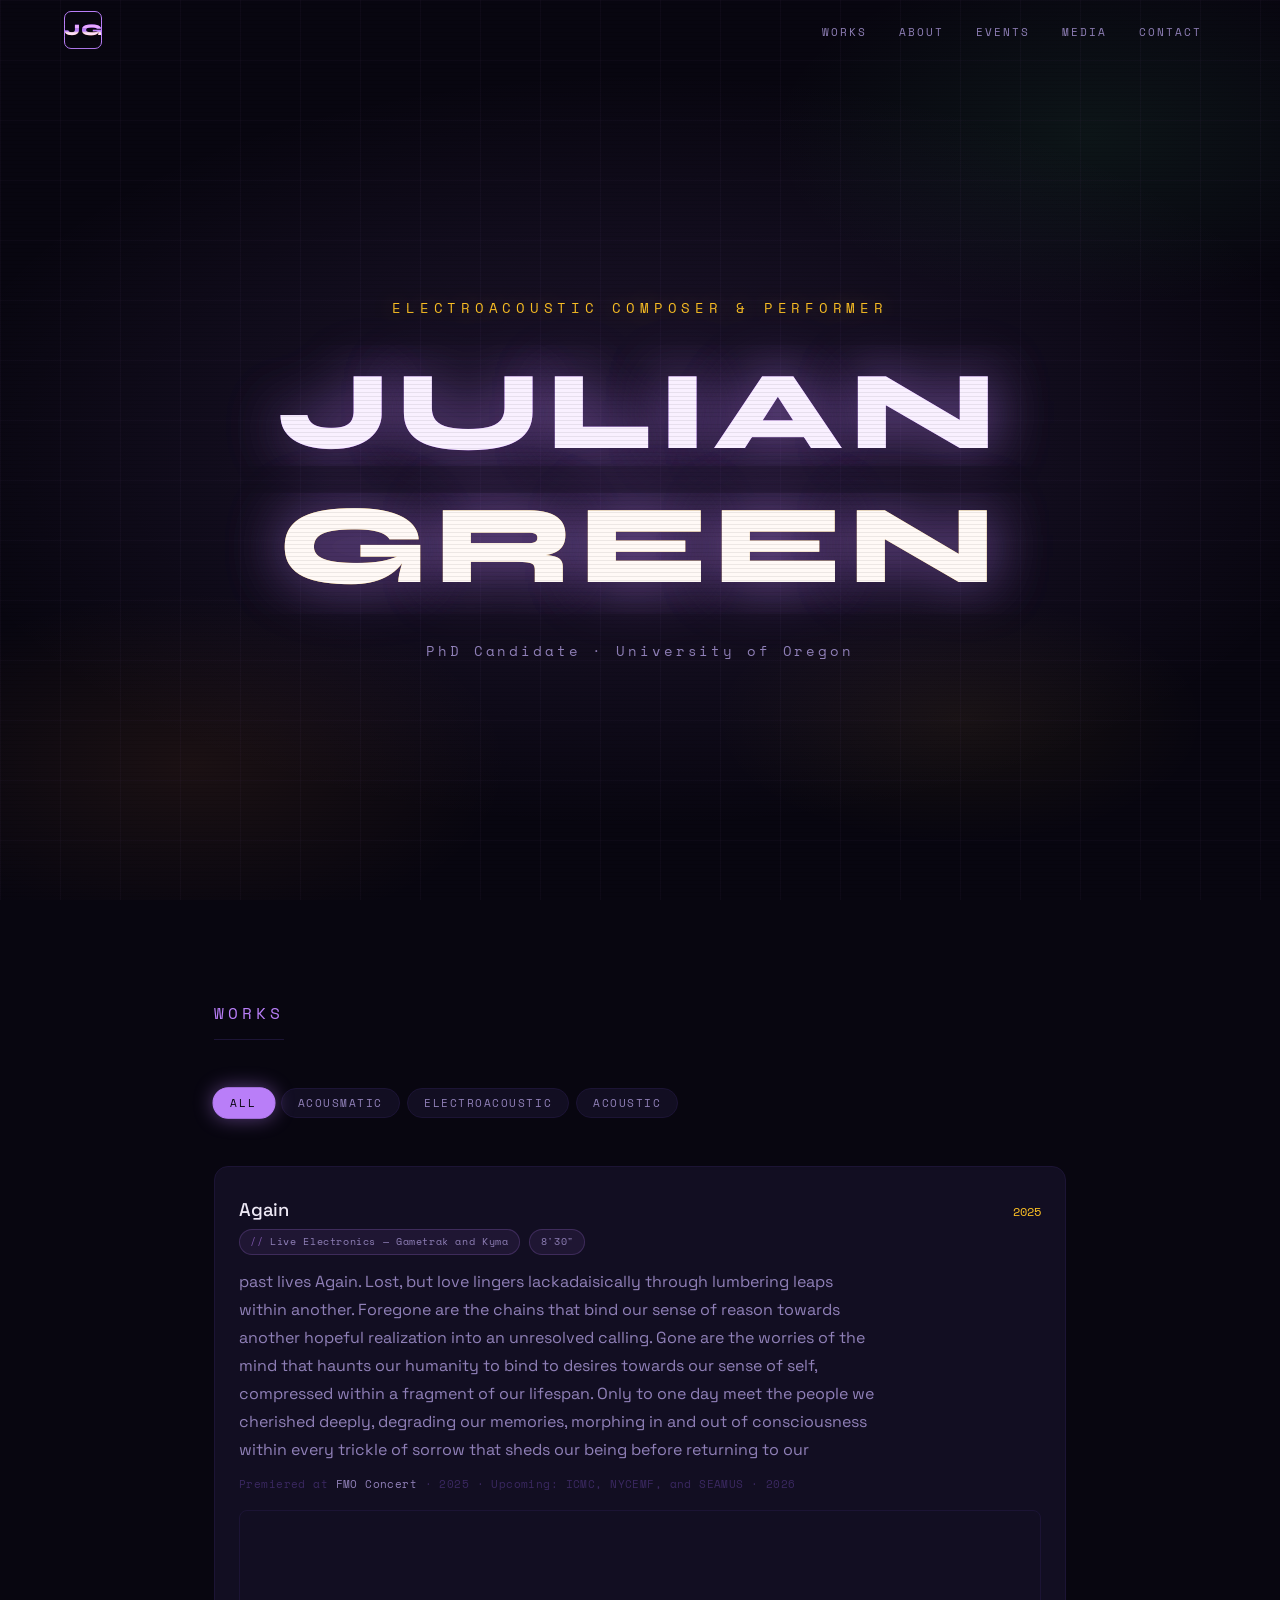
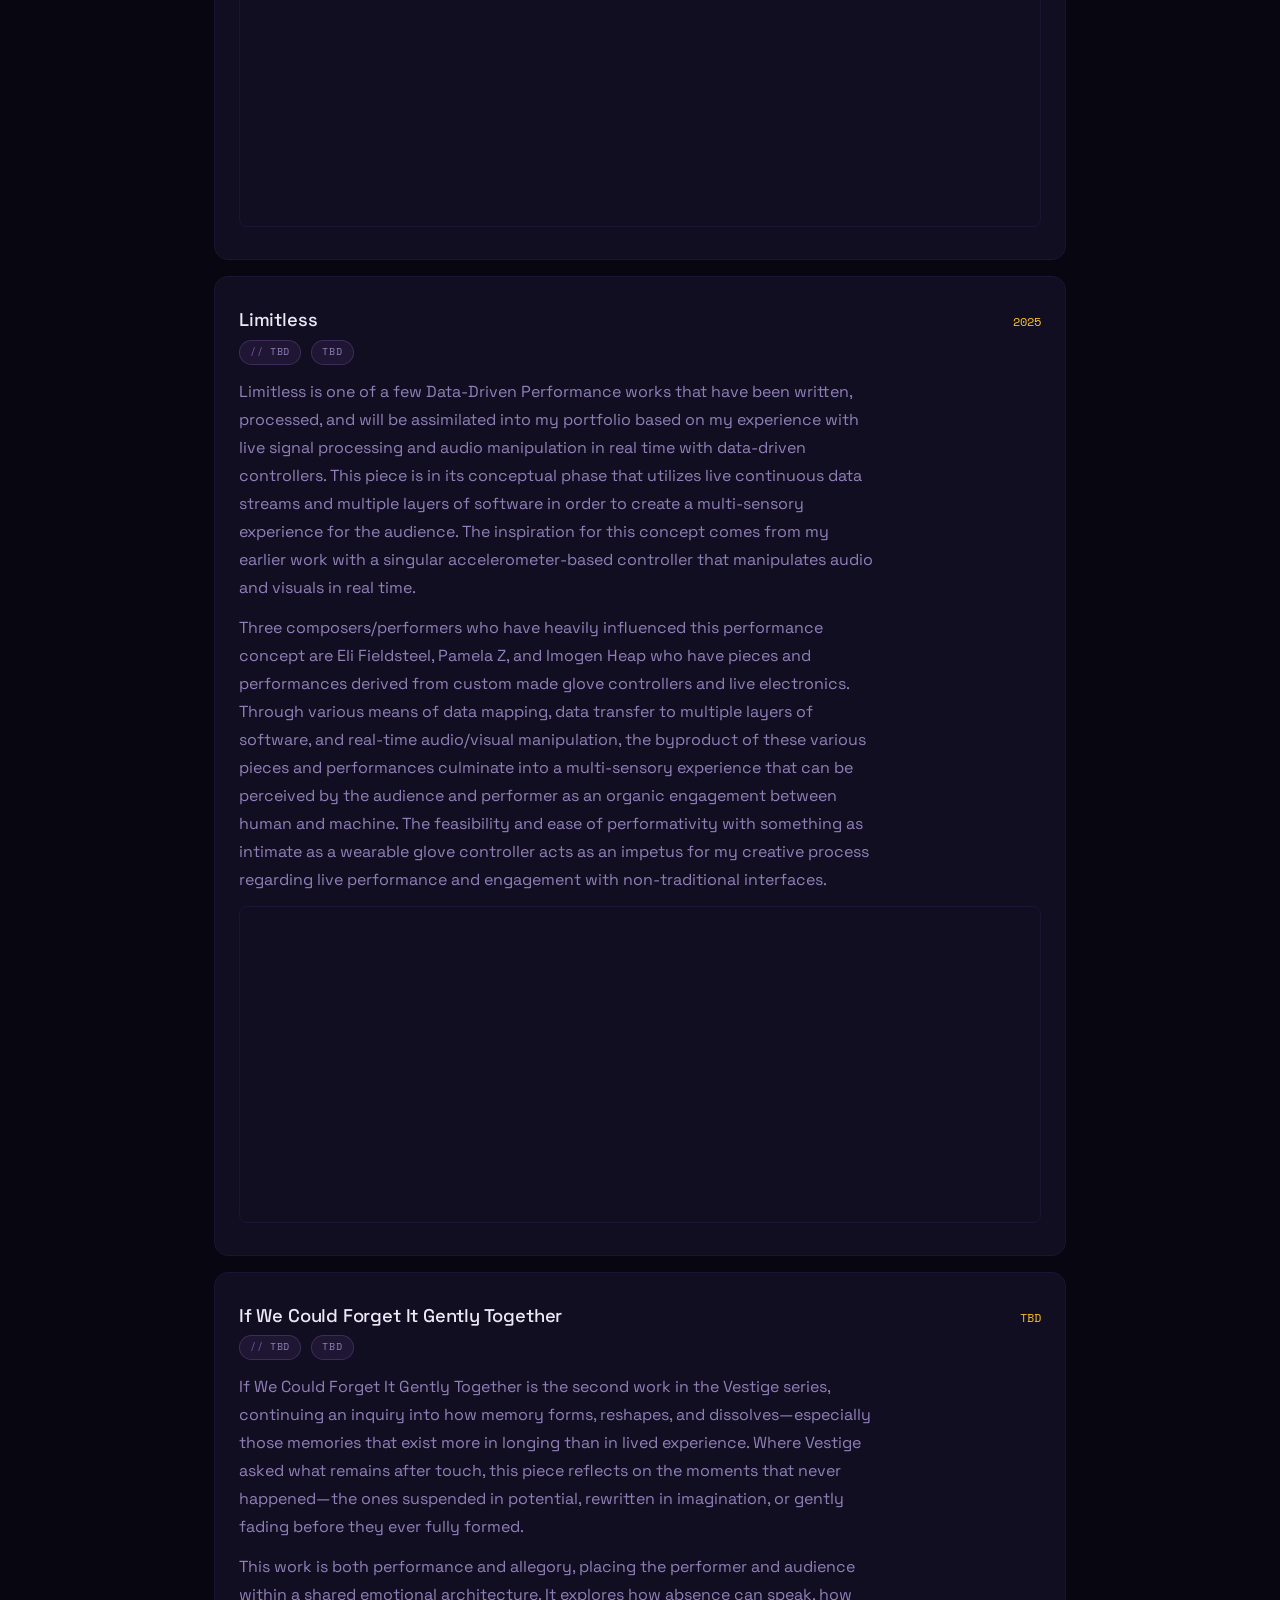
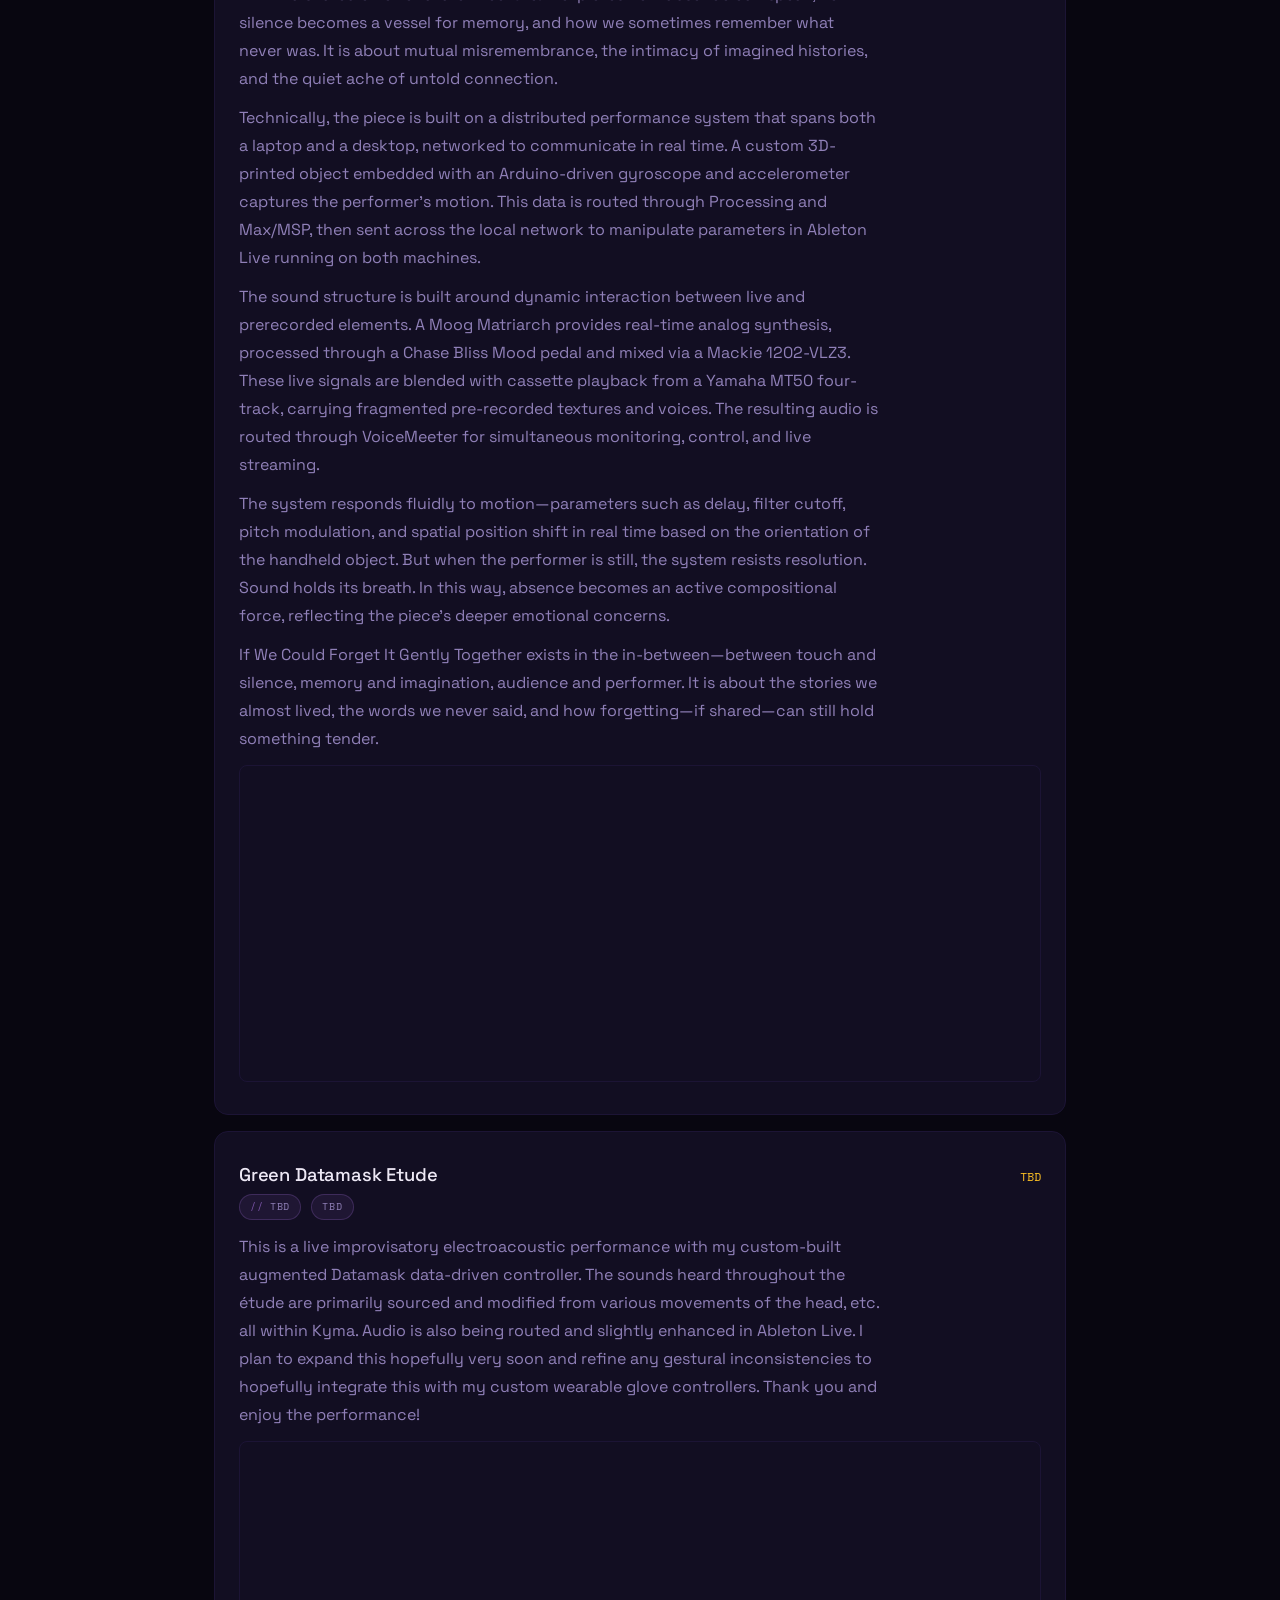
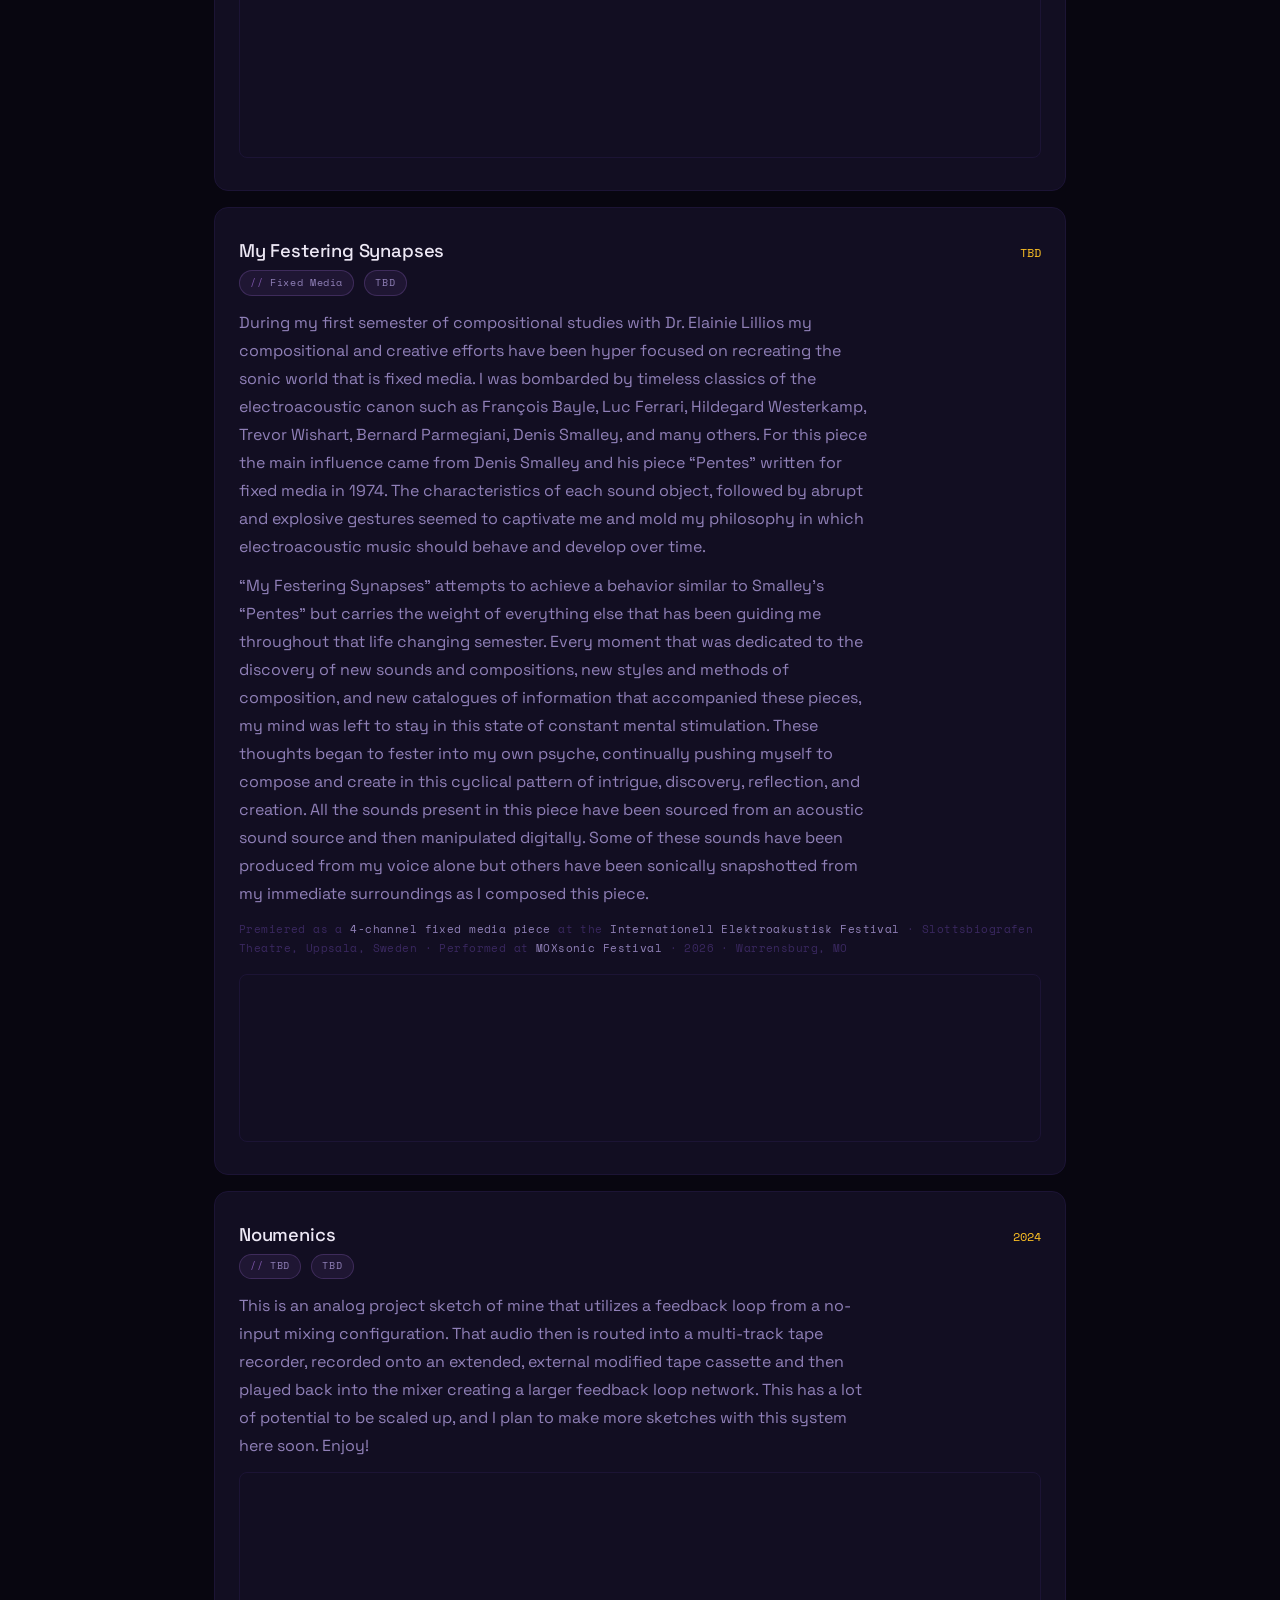
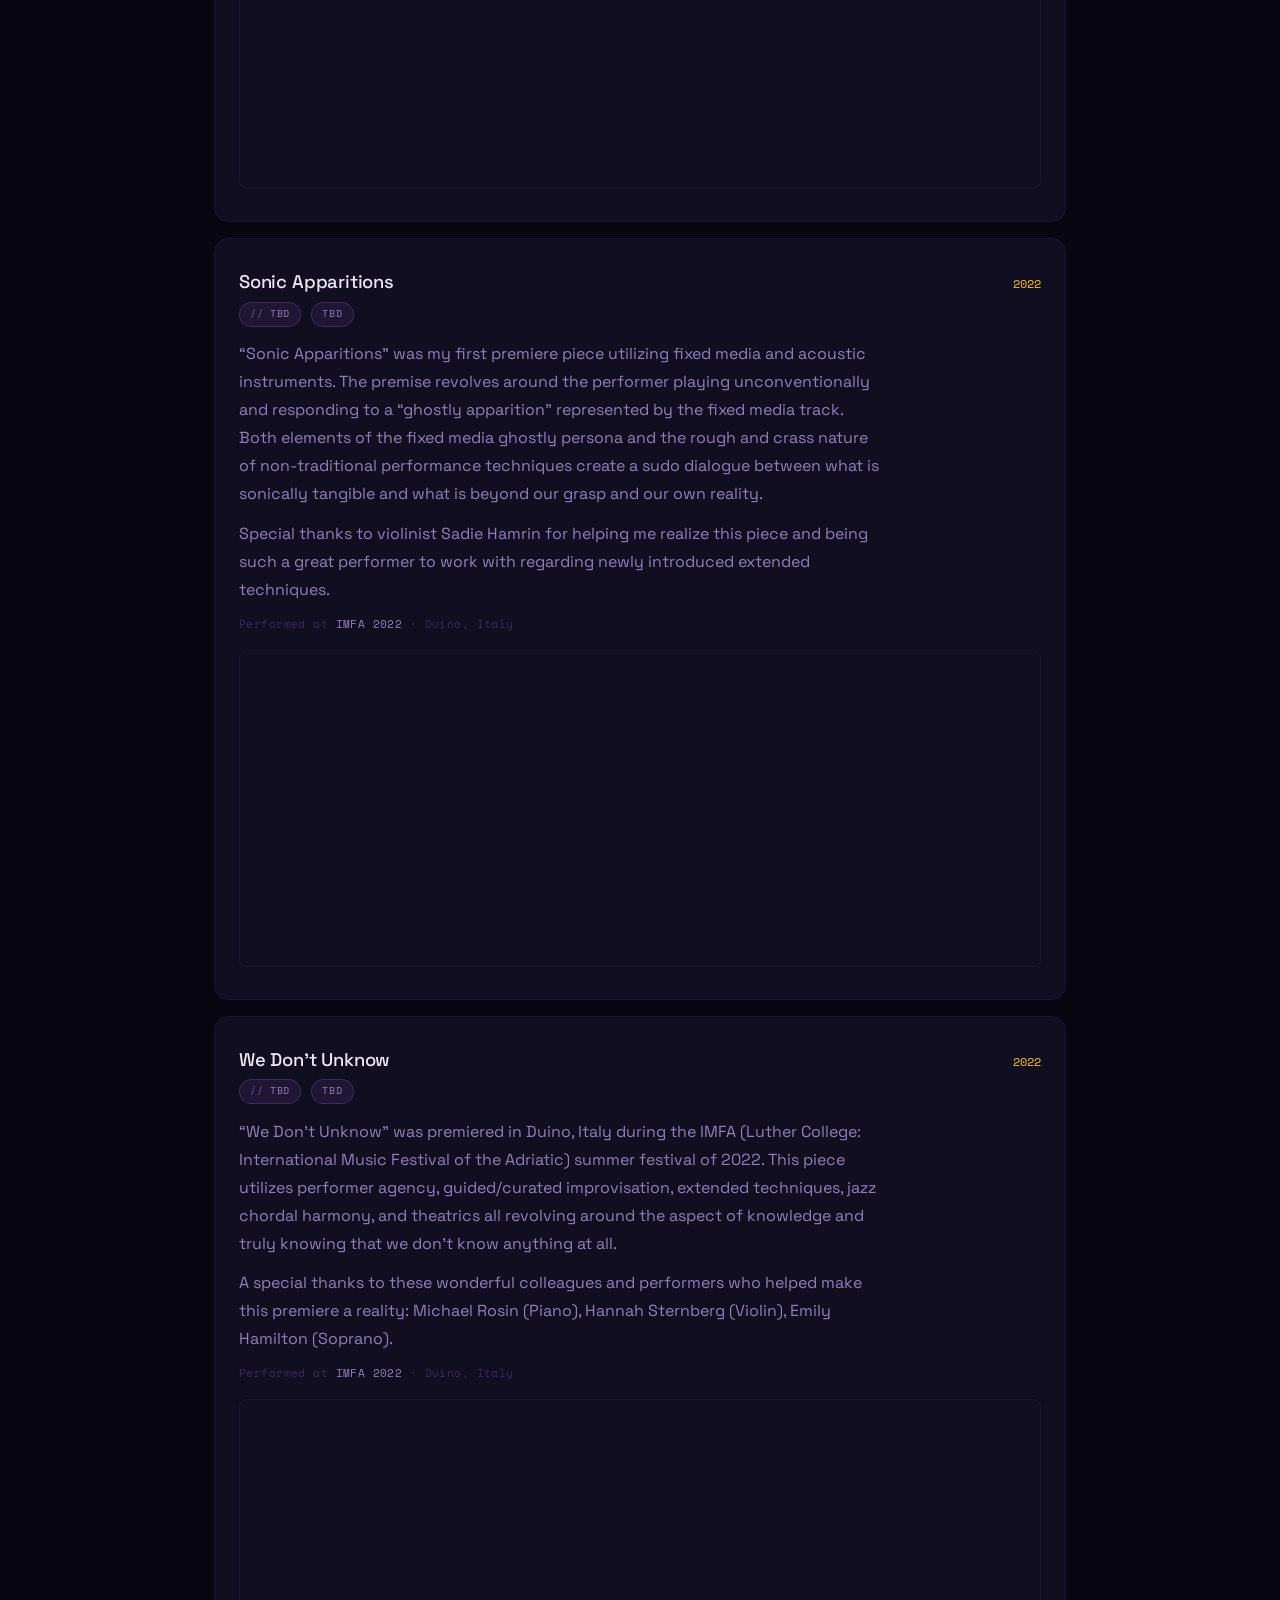
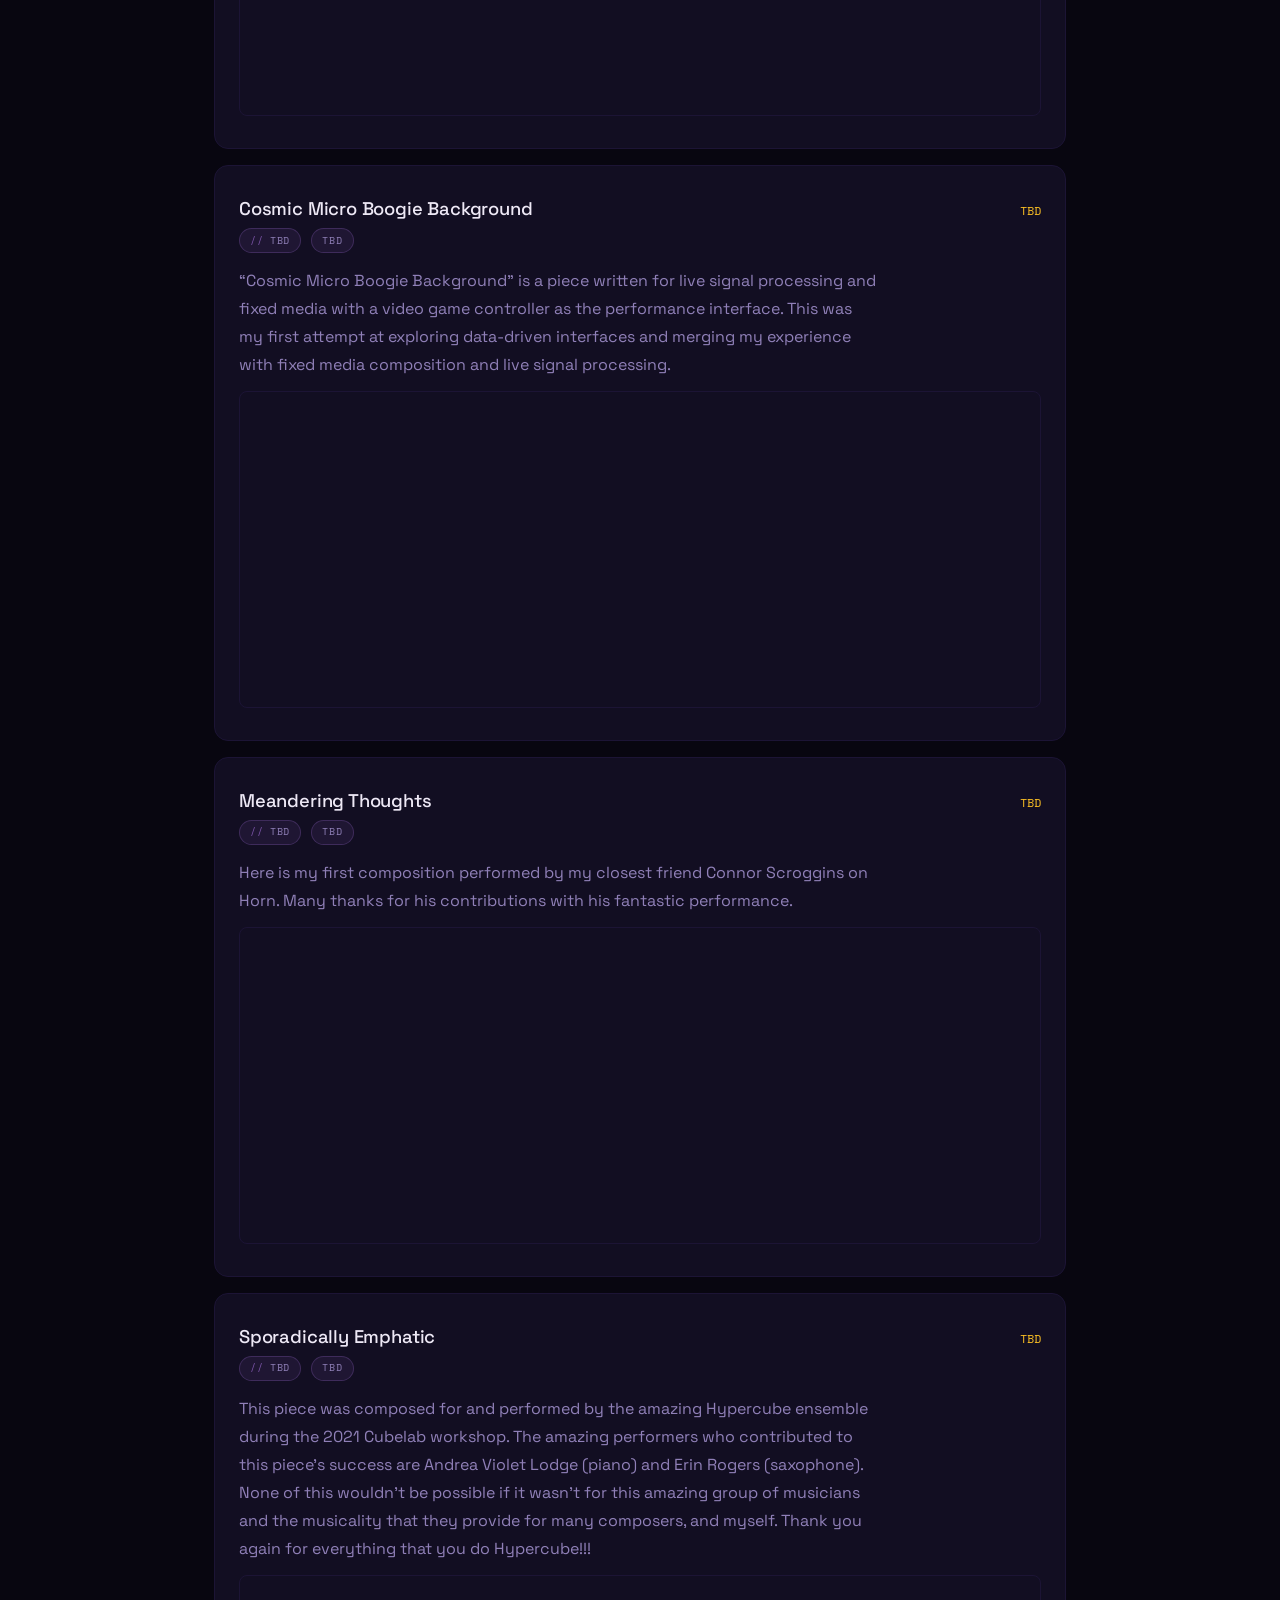
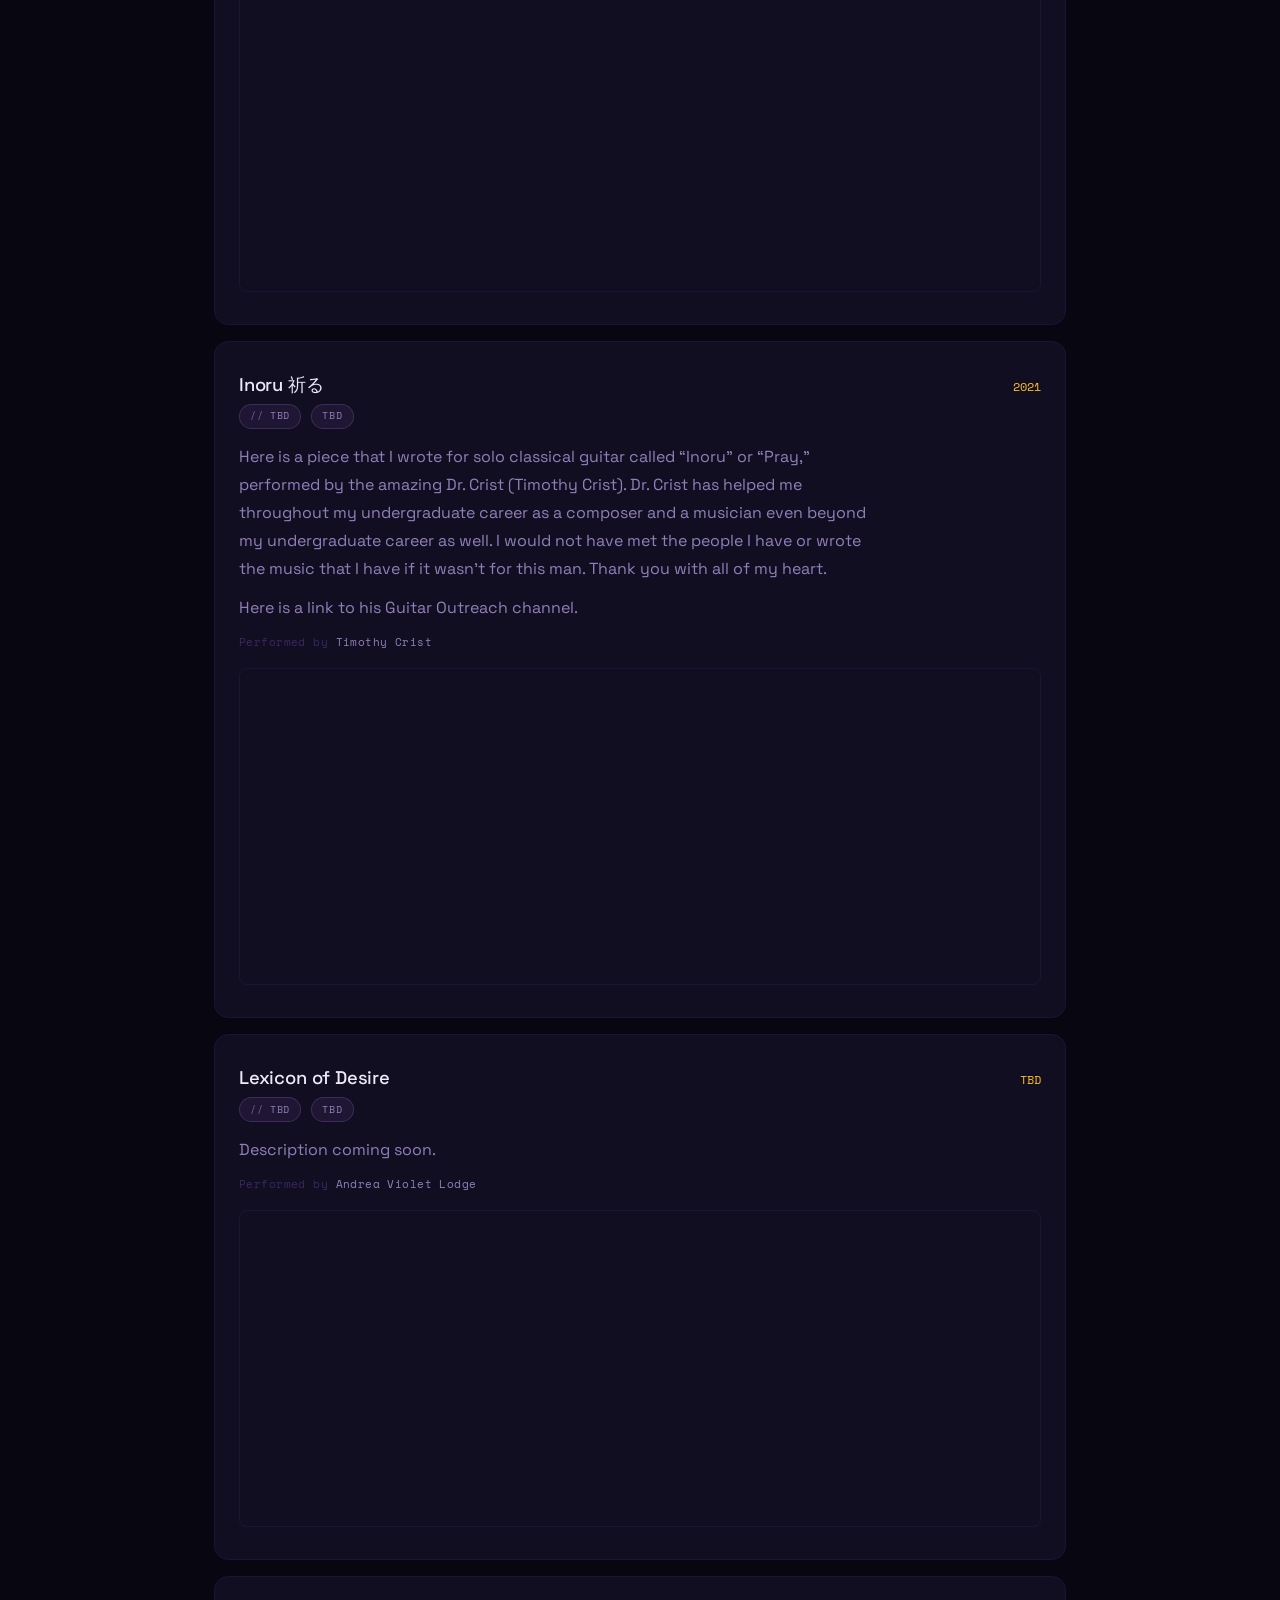
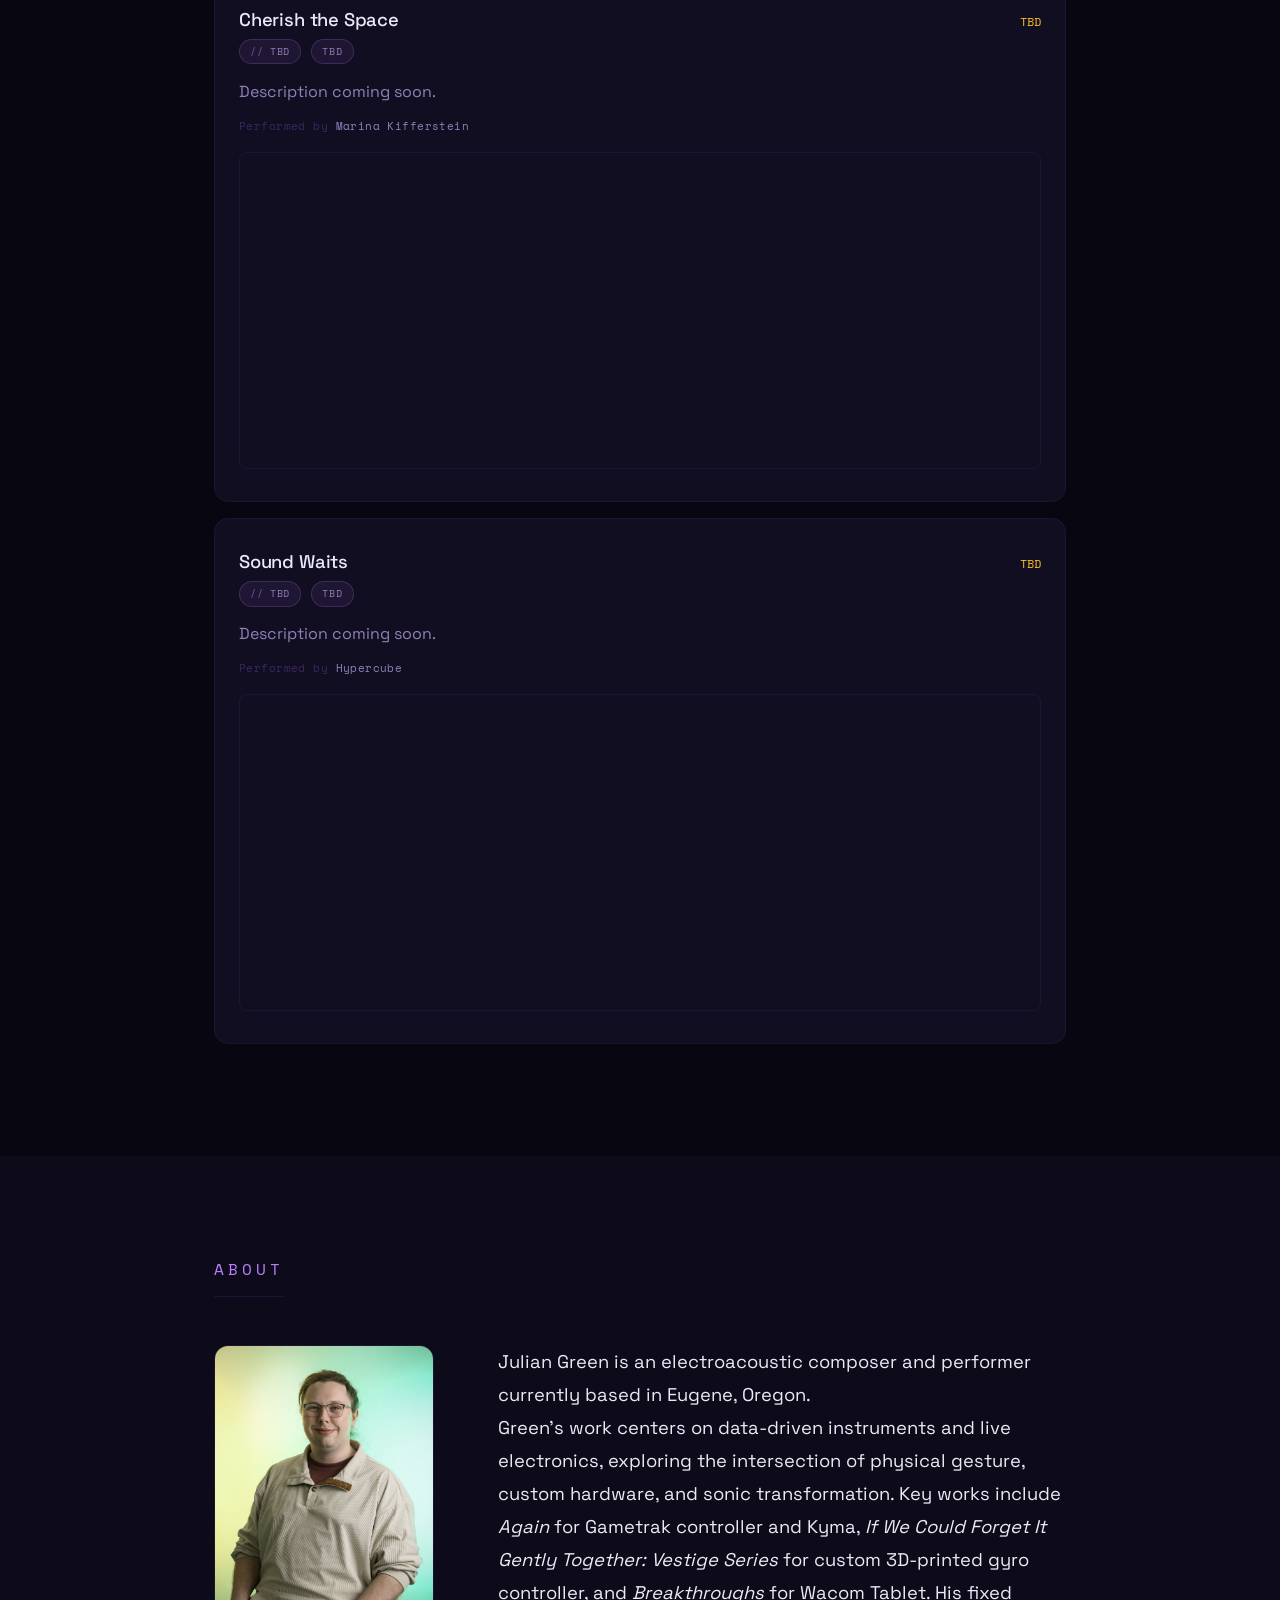
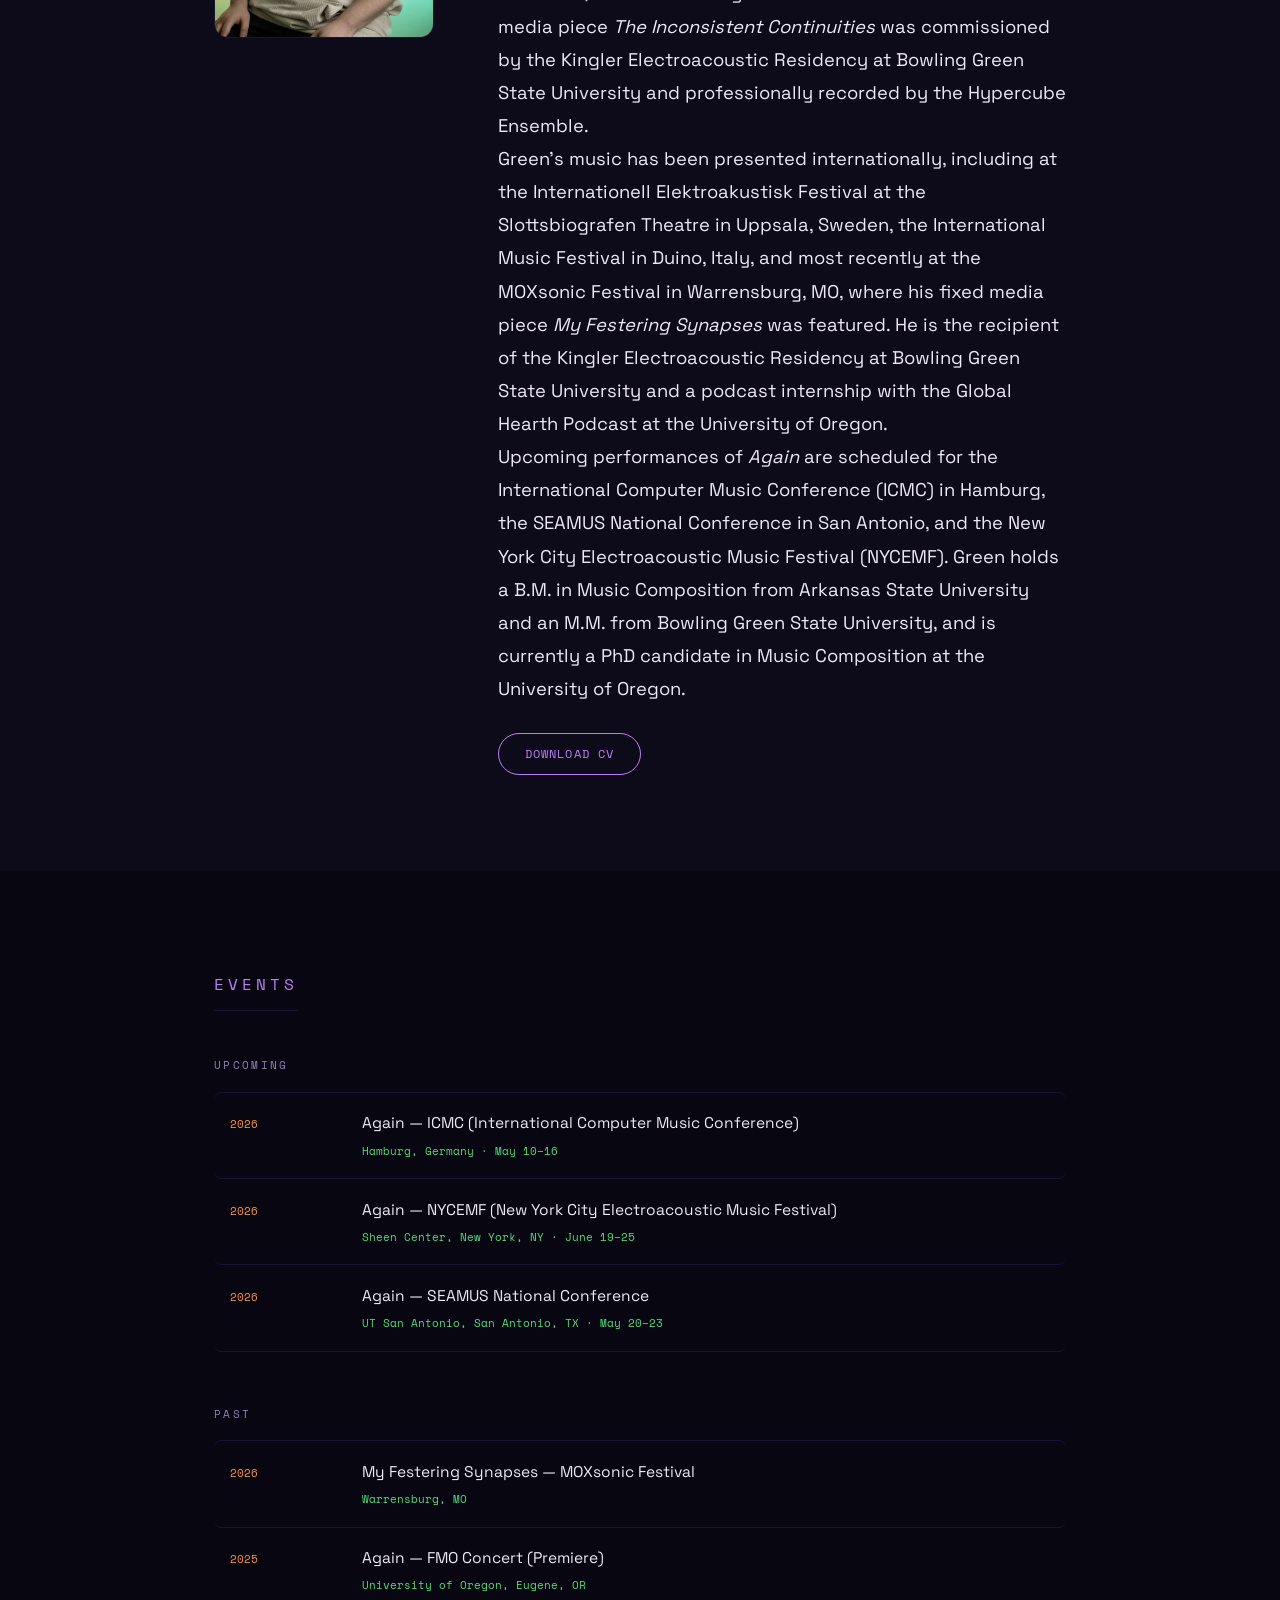
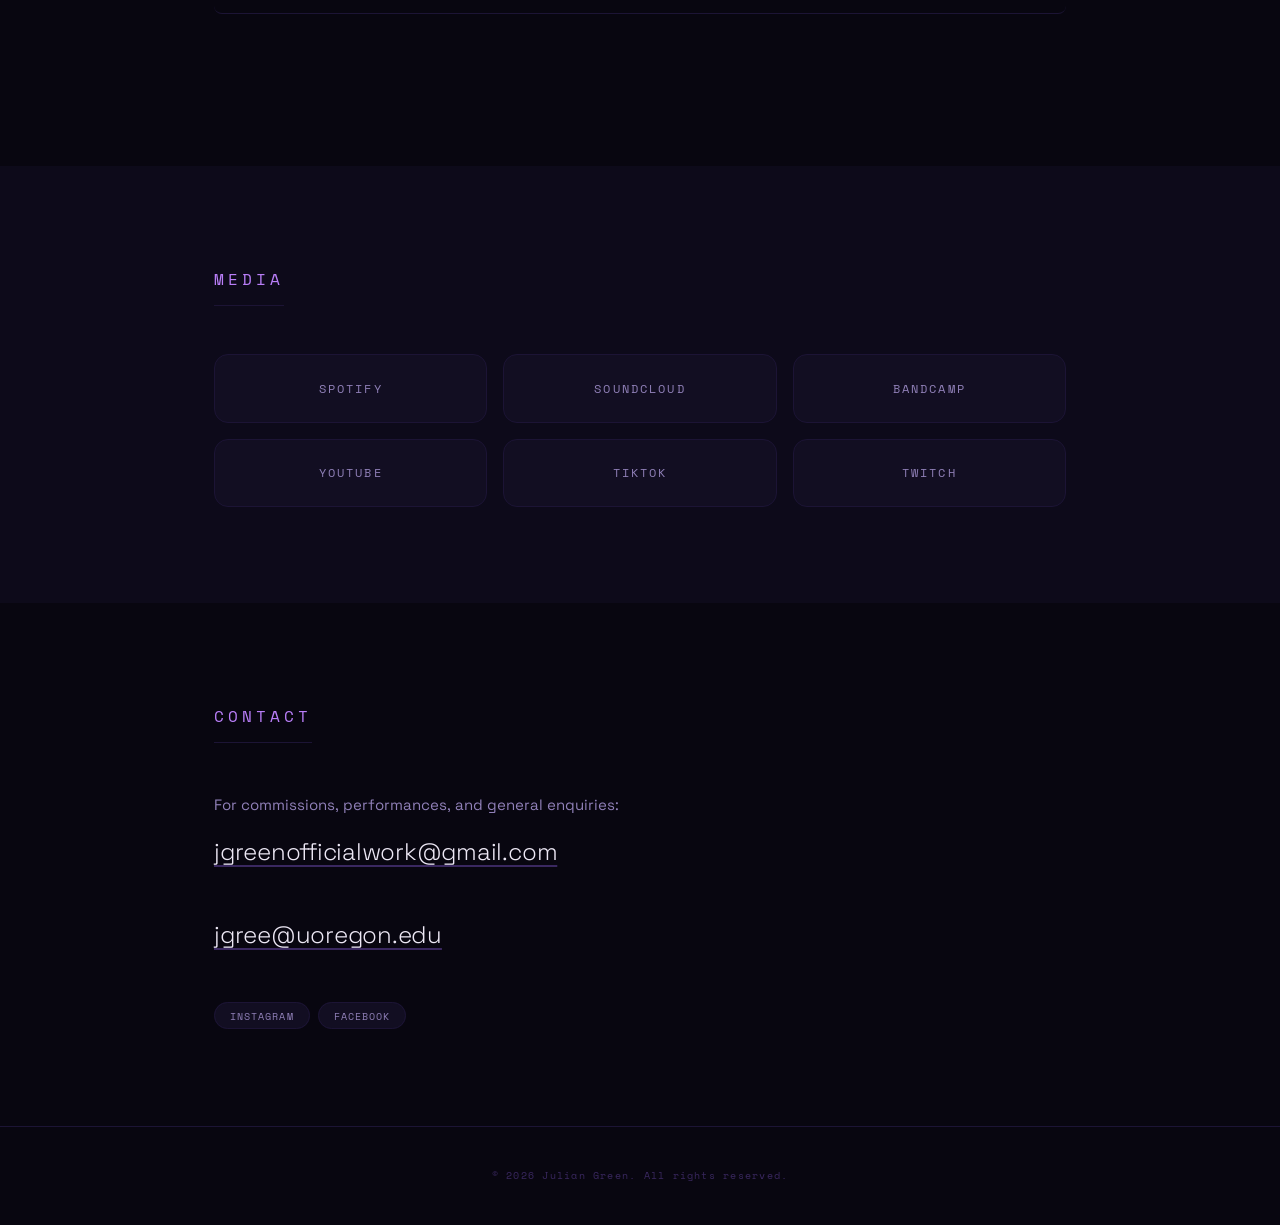
==== commit 3776e866: "Add Inoru description with Dr. Crist Guitar Outreach link" ====
--- a/index.html
+++ b/index.html
@@ -337,7 +337,8 @@
               <span class="work-format">TBD</span>
               <span class="work-duration">TBD</span>
             </div>
-            <p class="work-notes">Description coming soon.</p>
+            <p class="work-notes">Here is a piece that I wrote for solo classical guitar called “Inoru” or “Pray,” performed by the amazing Dr. Crist (Timothy Crist). Dr. Crist has helped me throughout my undergraduate career as a composer and a musician even beyond my undergraduate career as well. I would not have met the people I have or wrote the music that I have if it wasn’t for this man. Thank you with all of my heart.</p>
+            <p class="work-notes">Here is a link to his <a href="https://www.facebook.com/astatemusicoutreach" target="_blank" rel="noopener">Guitar Outreach channel</a>.</p>
             <p class="work-premiere">
               Performed by <strong>Timothy Crist</strong>
             </p>
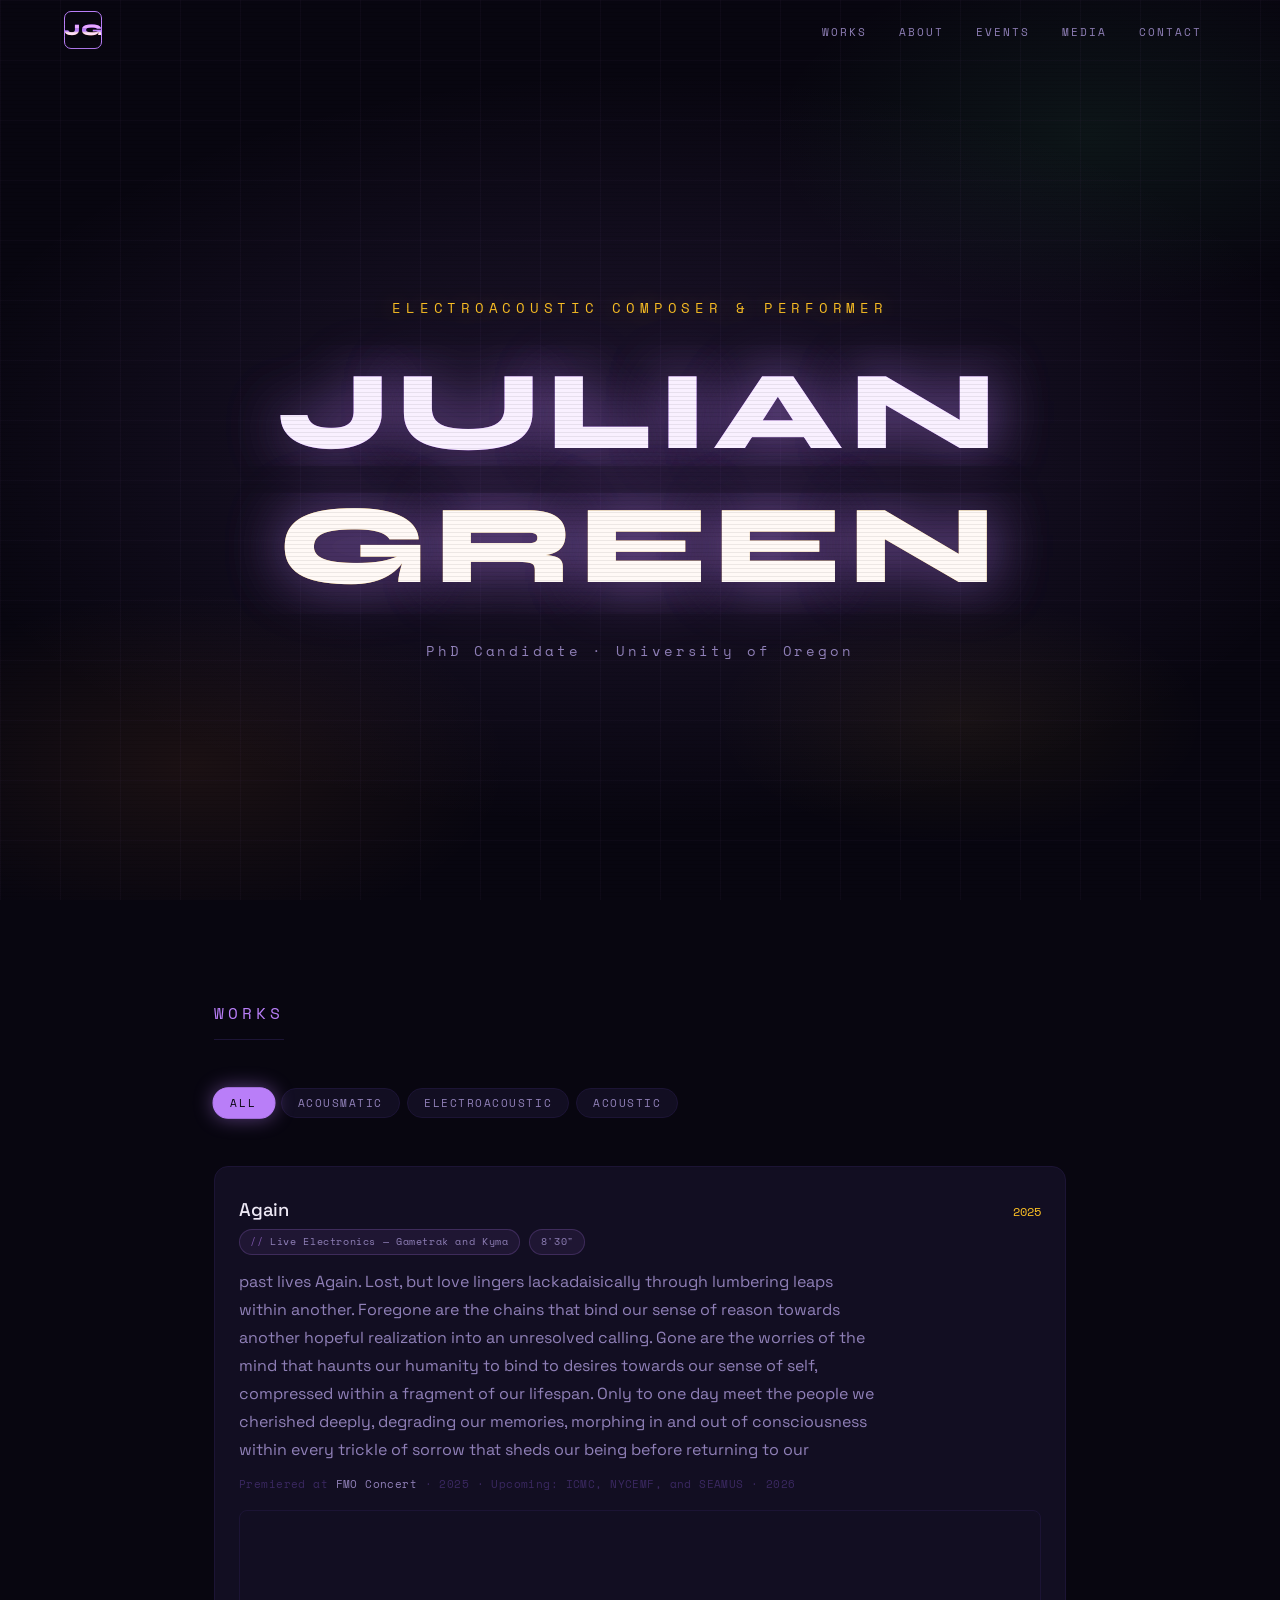
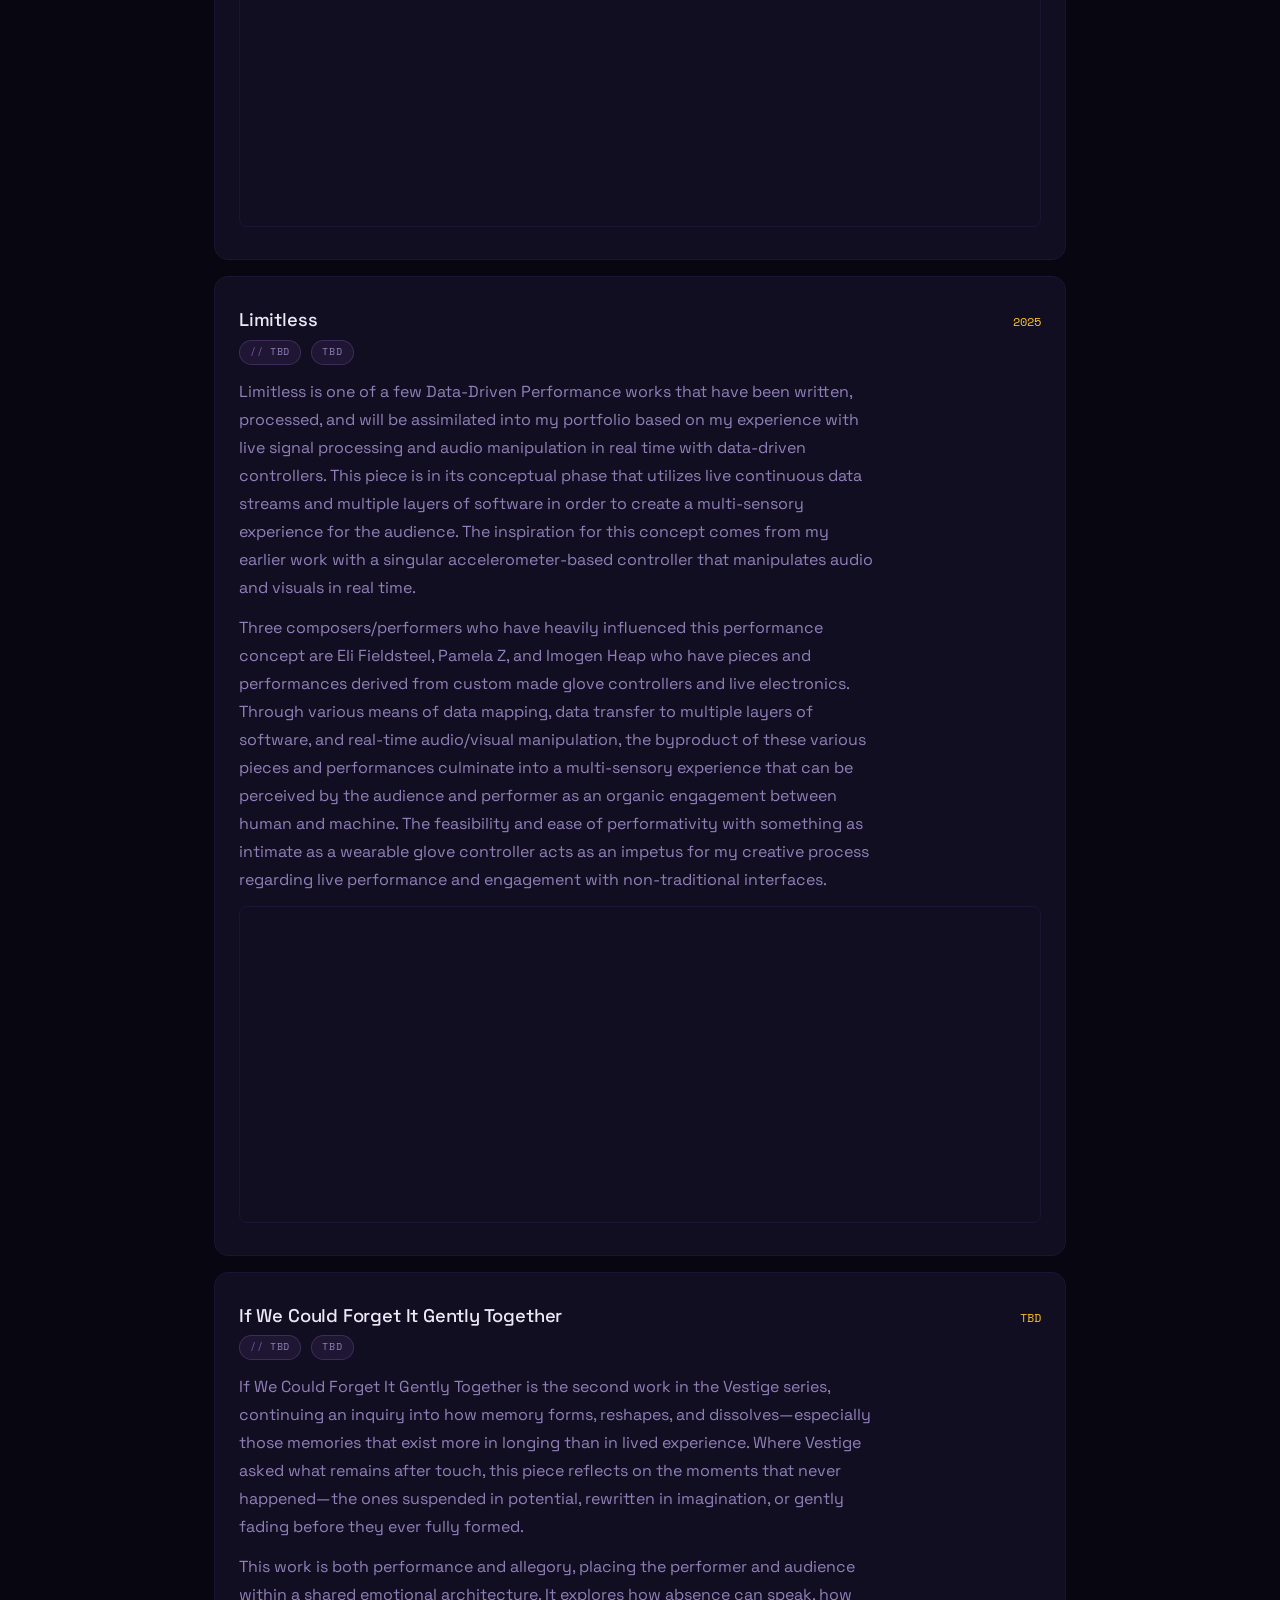
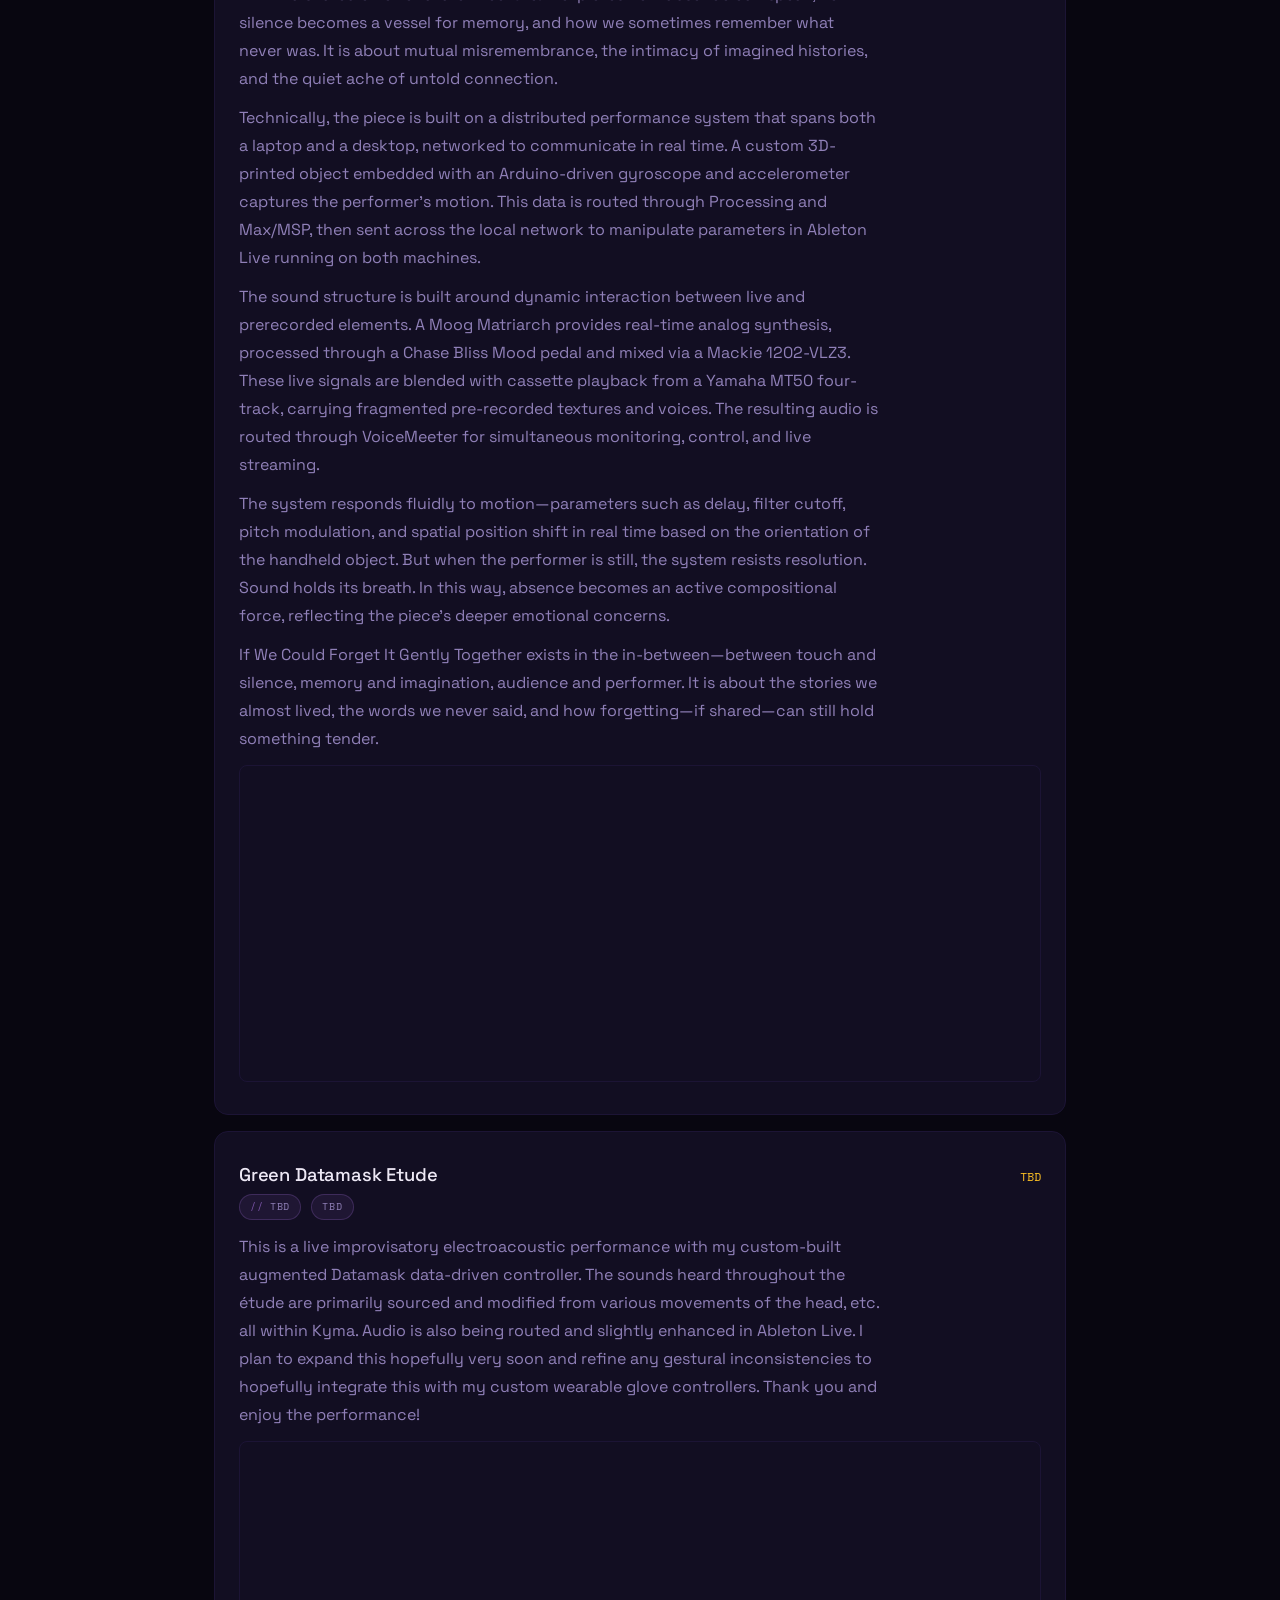
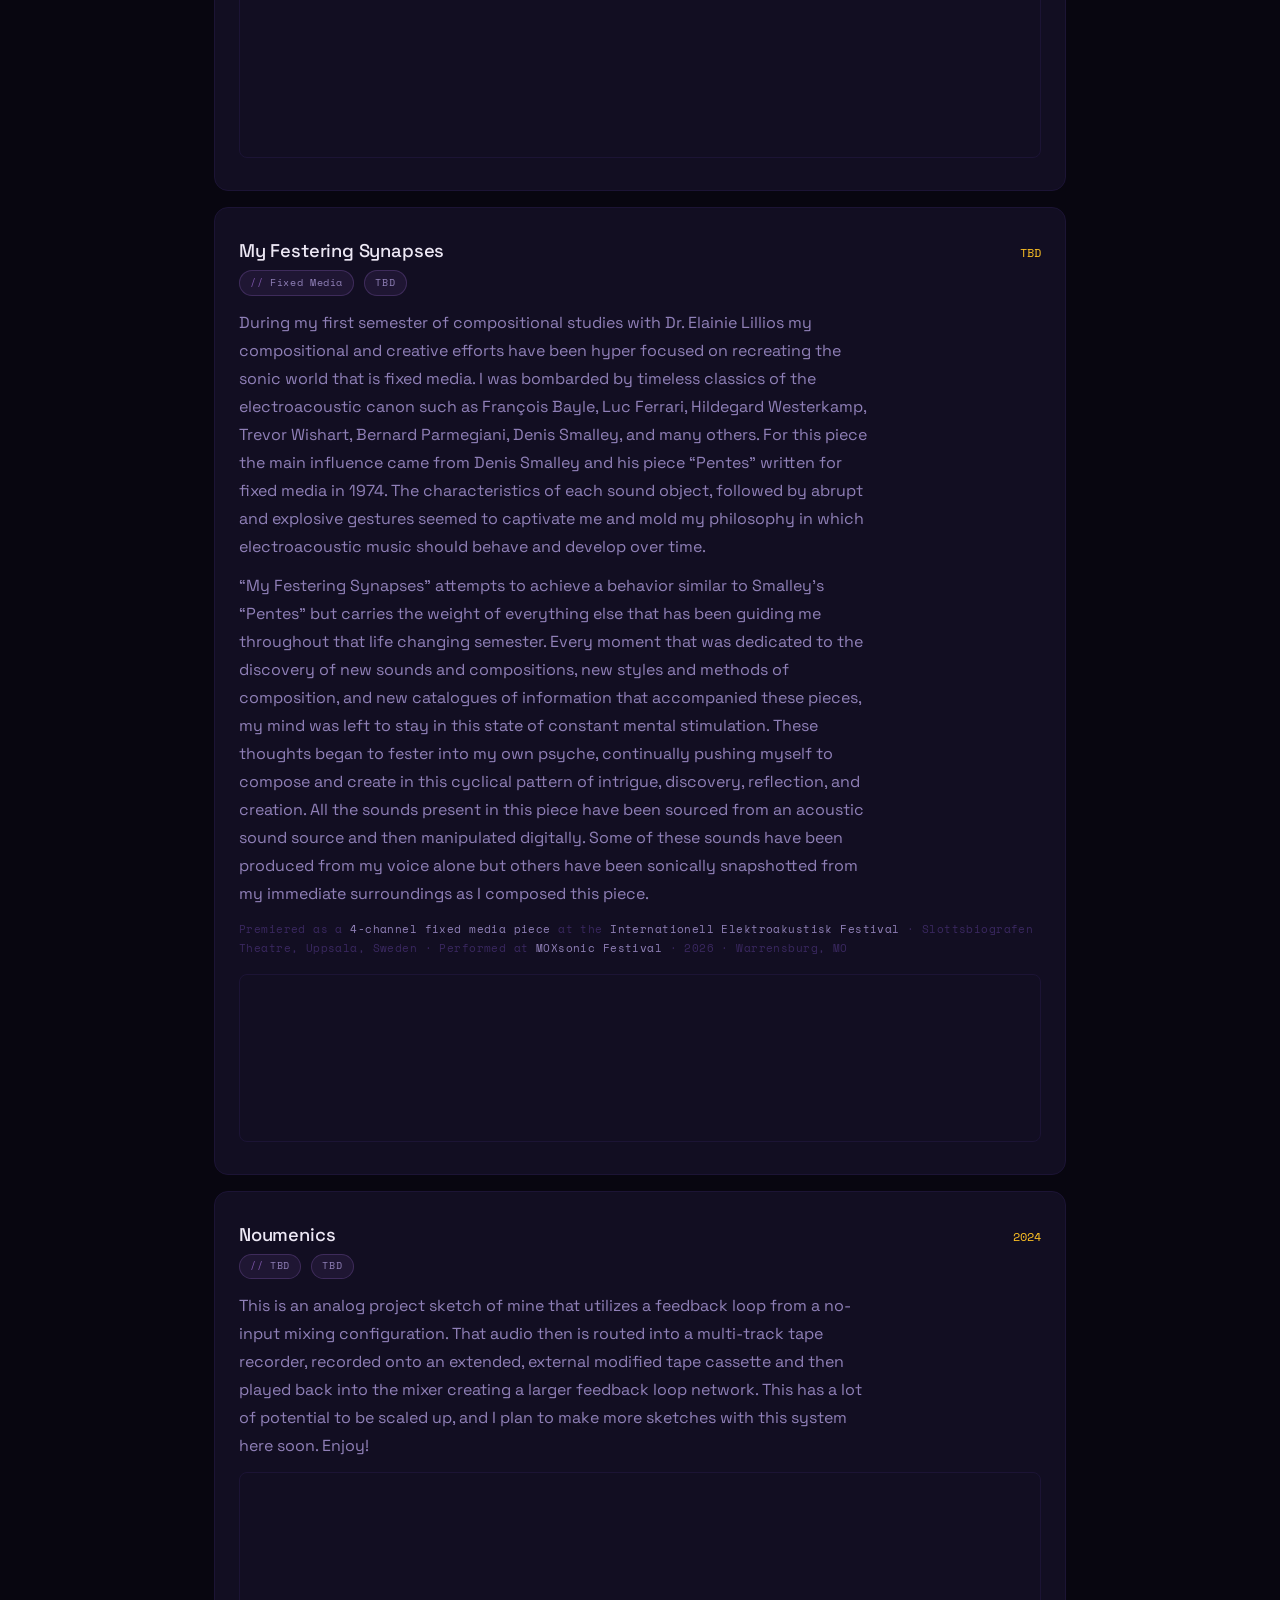
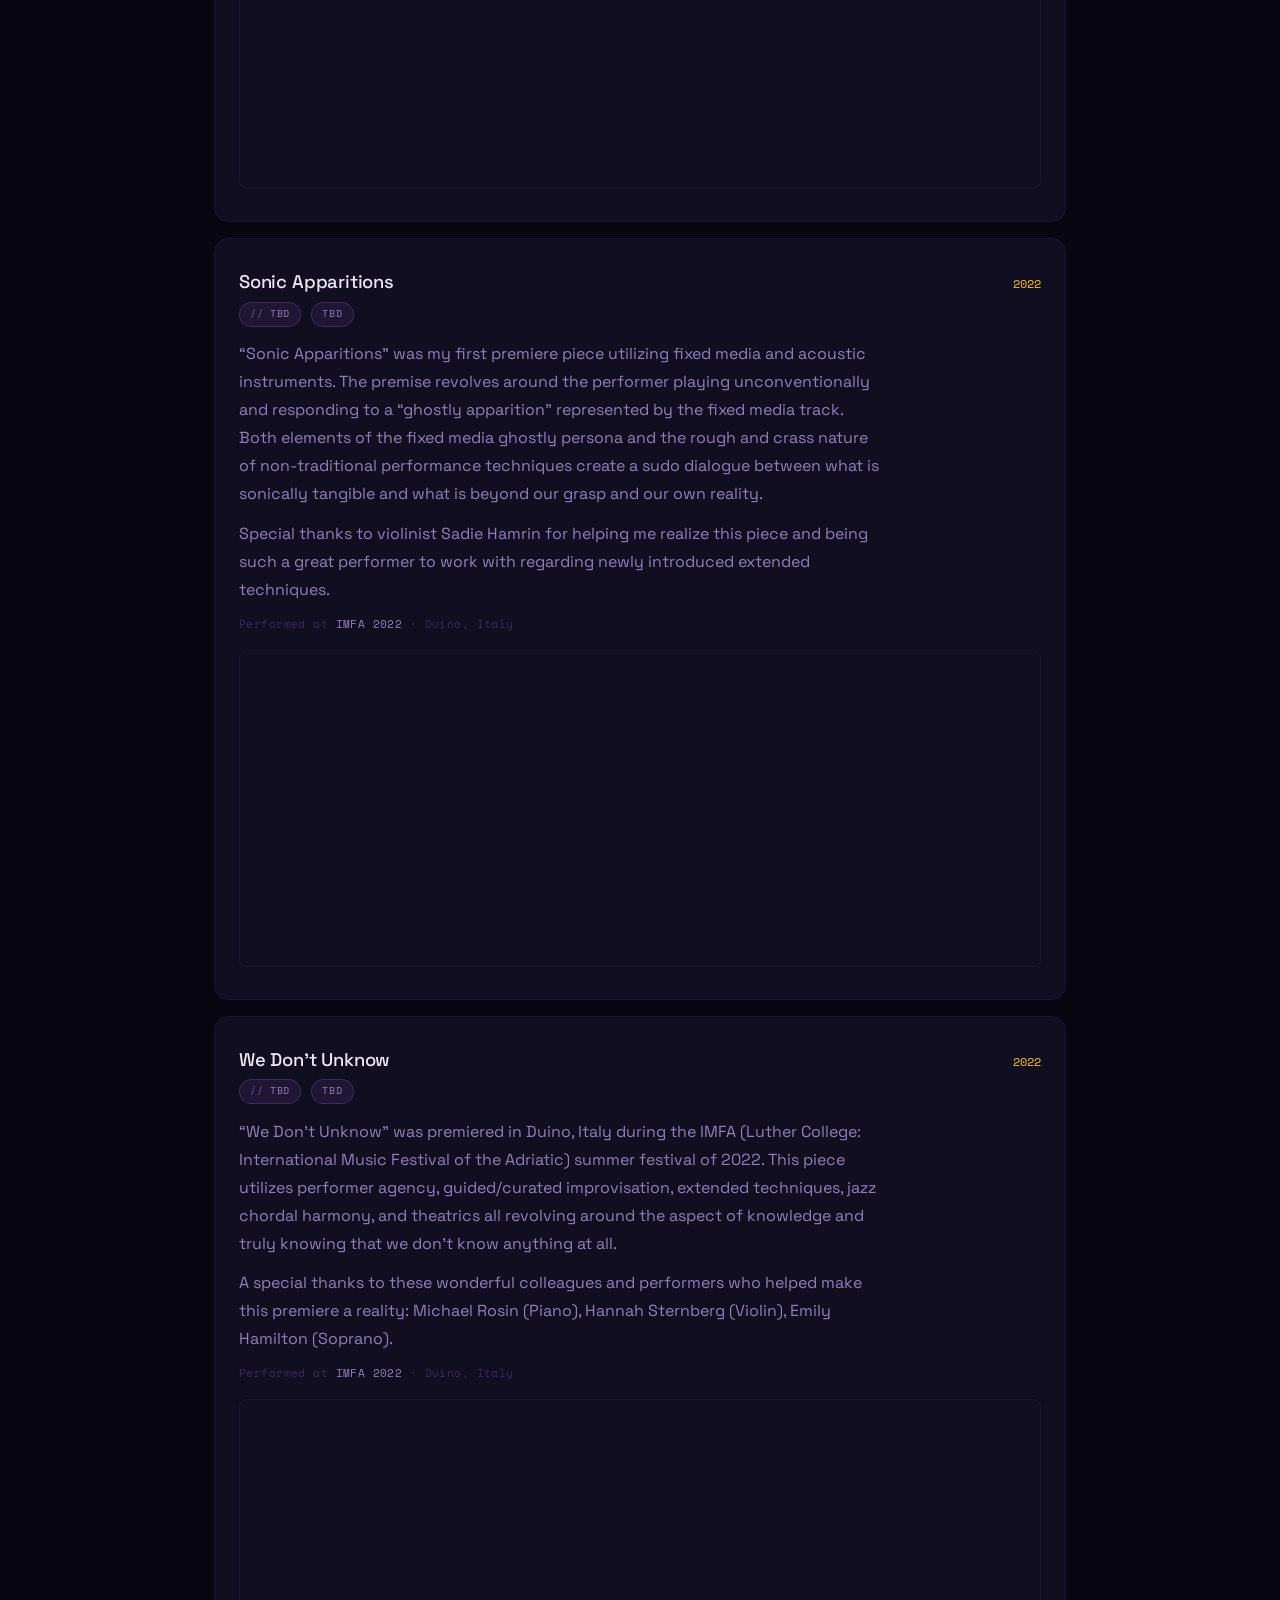
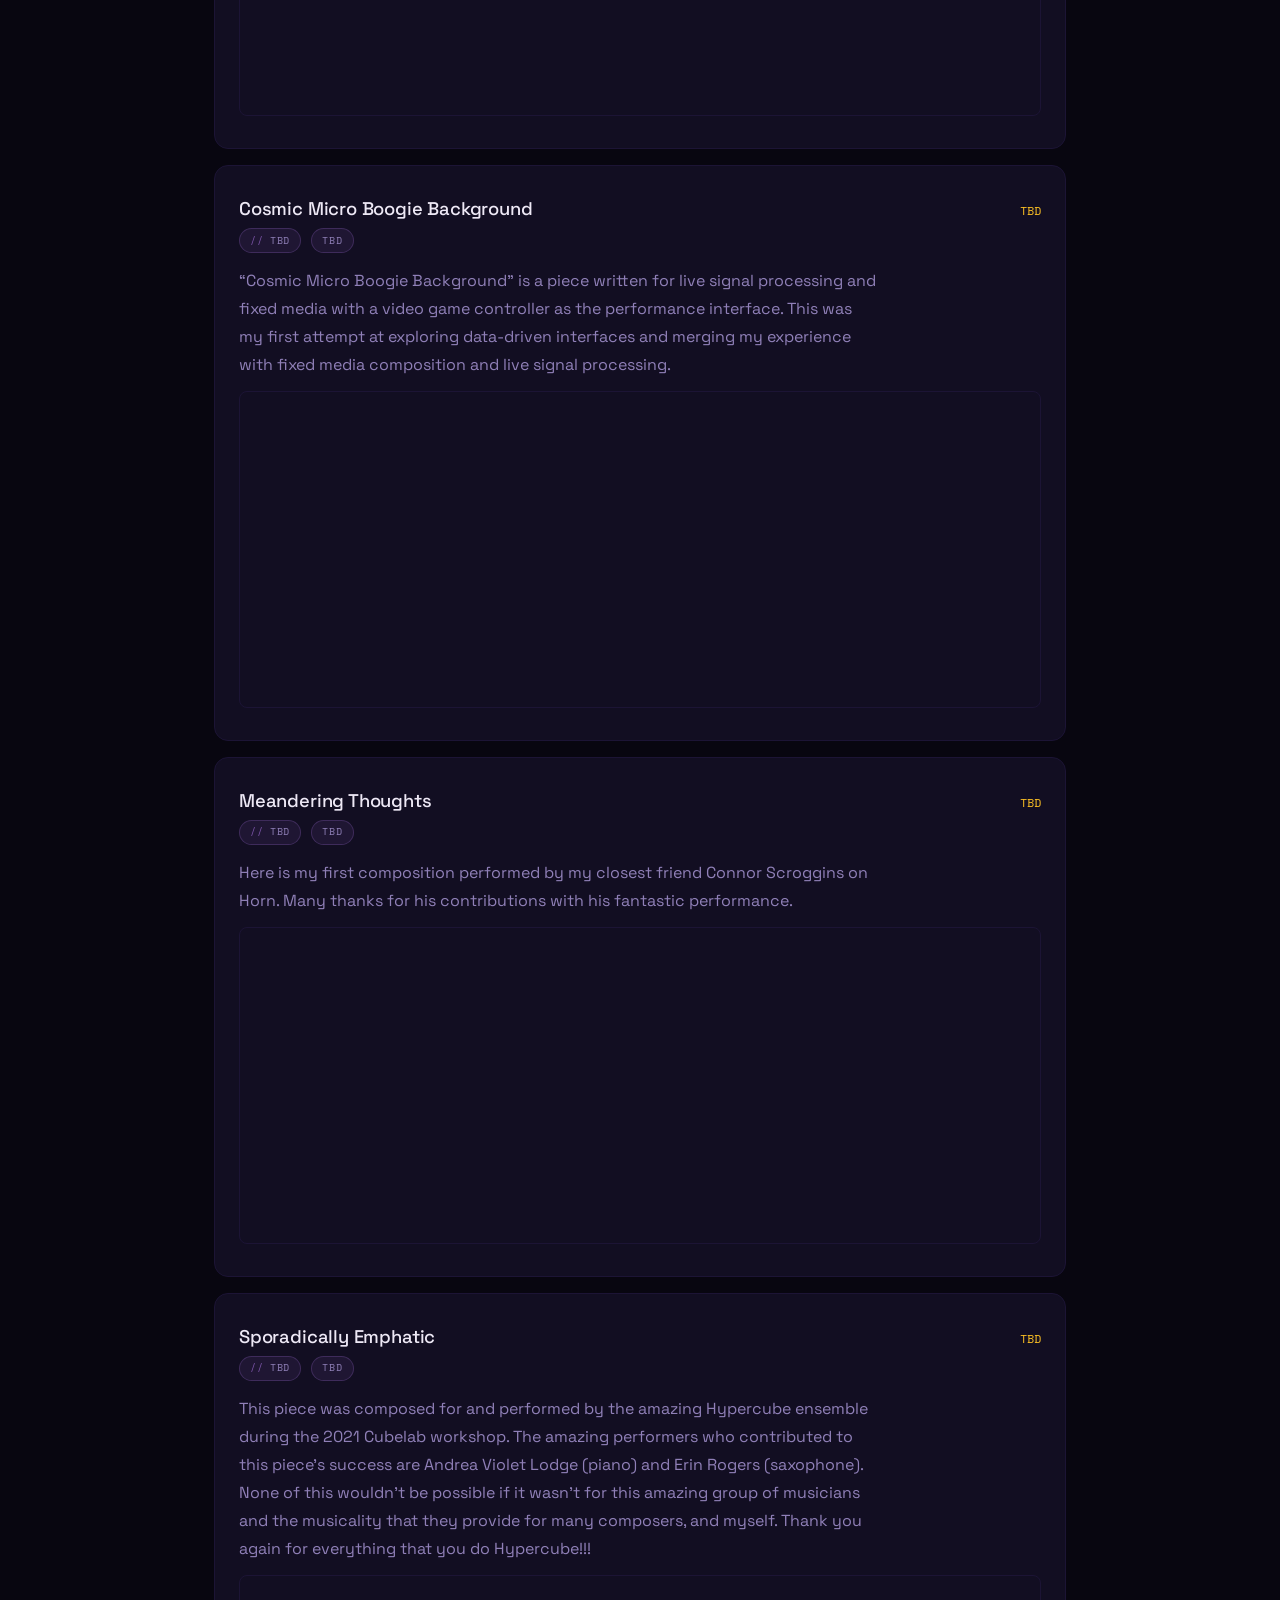
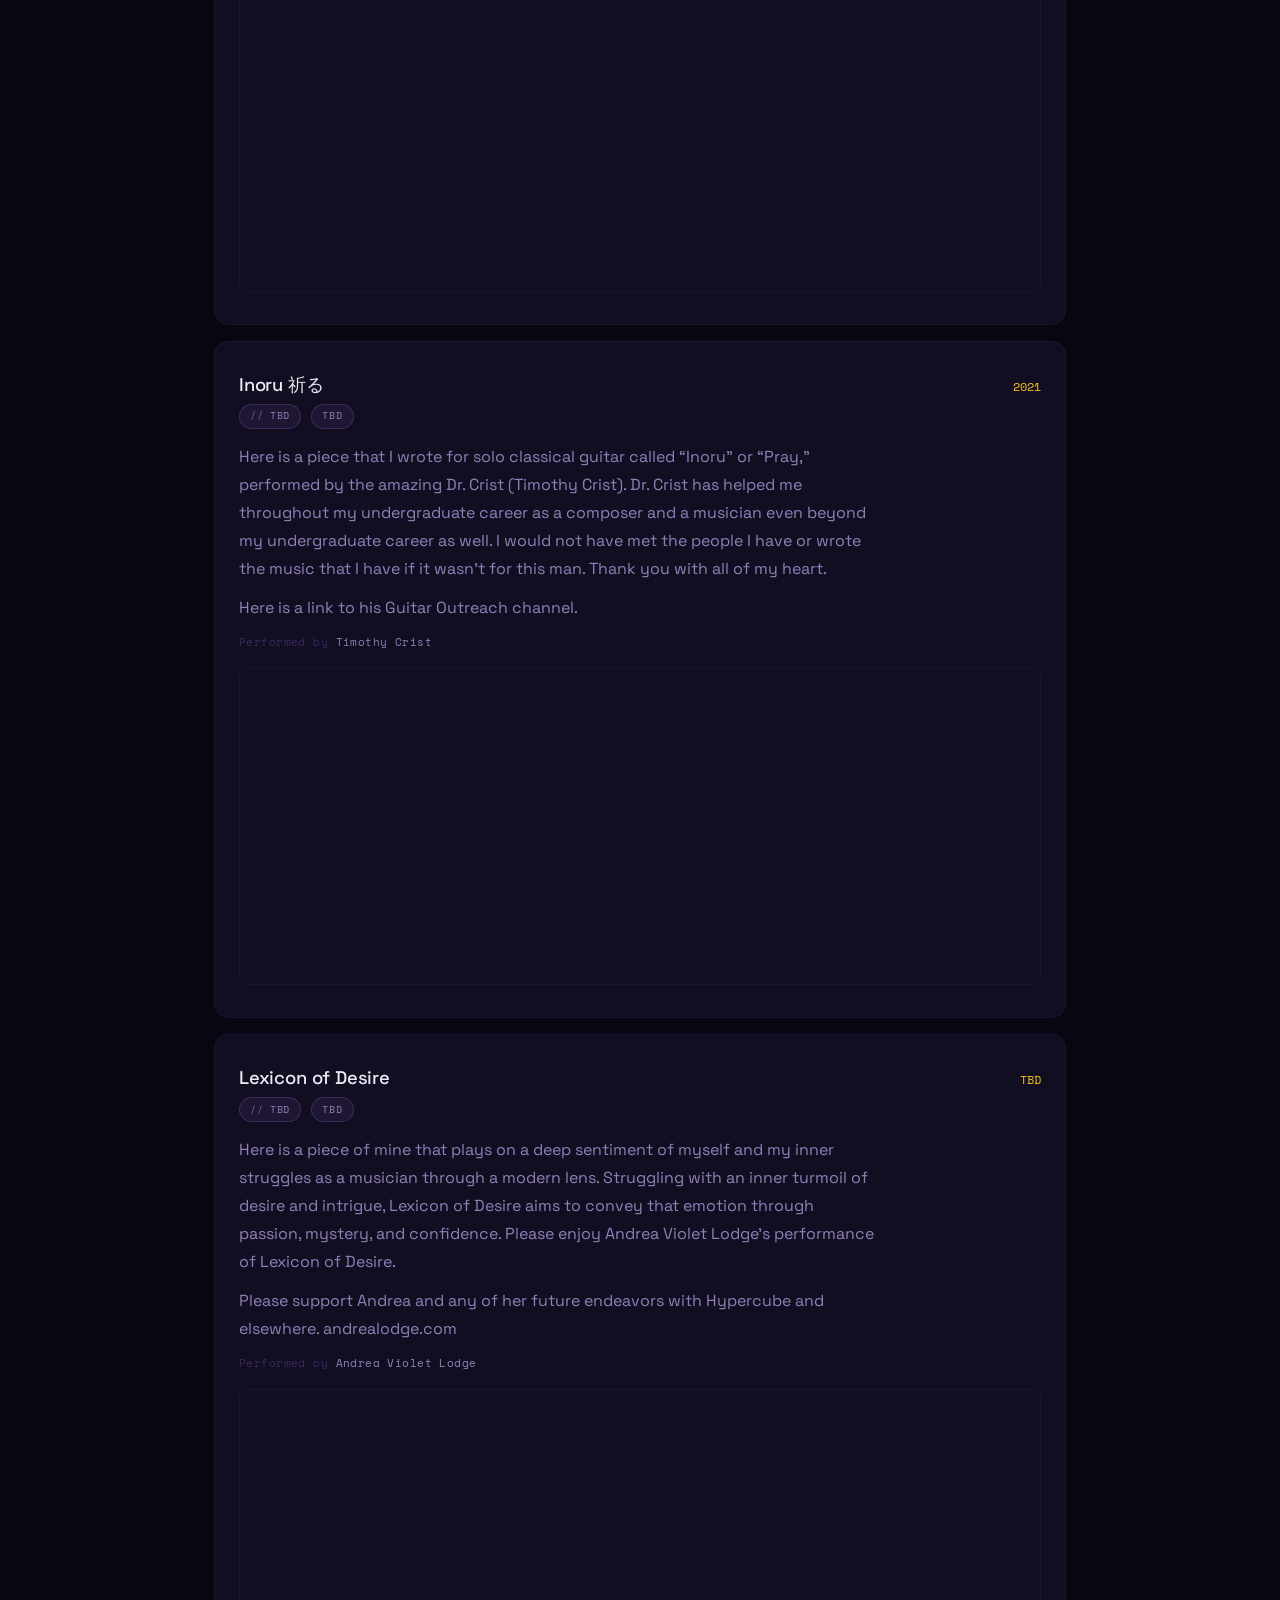
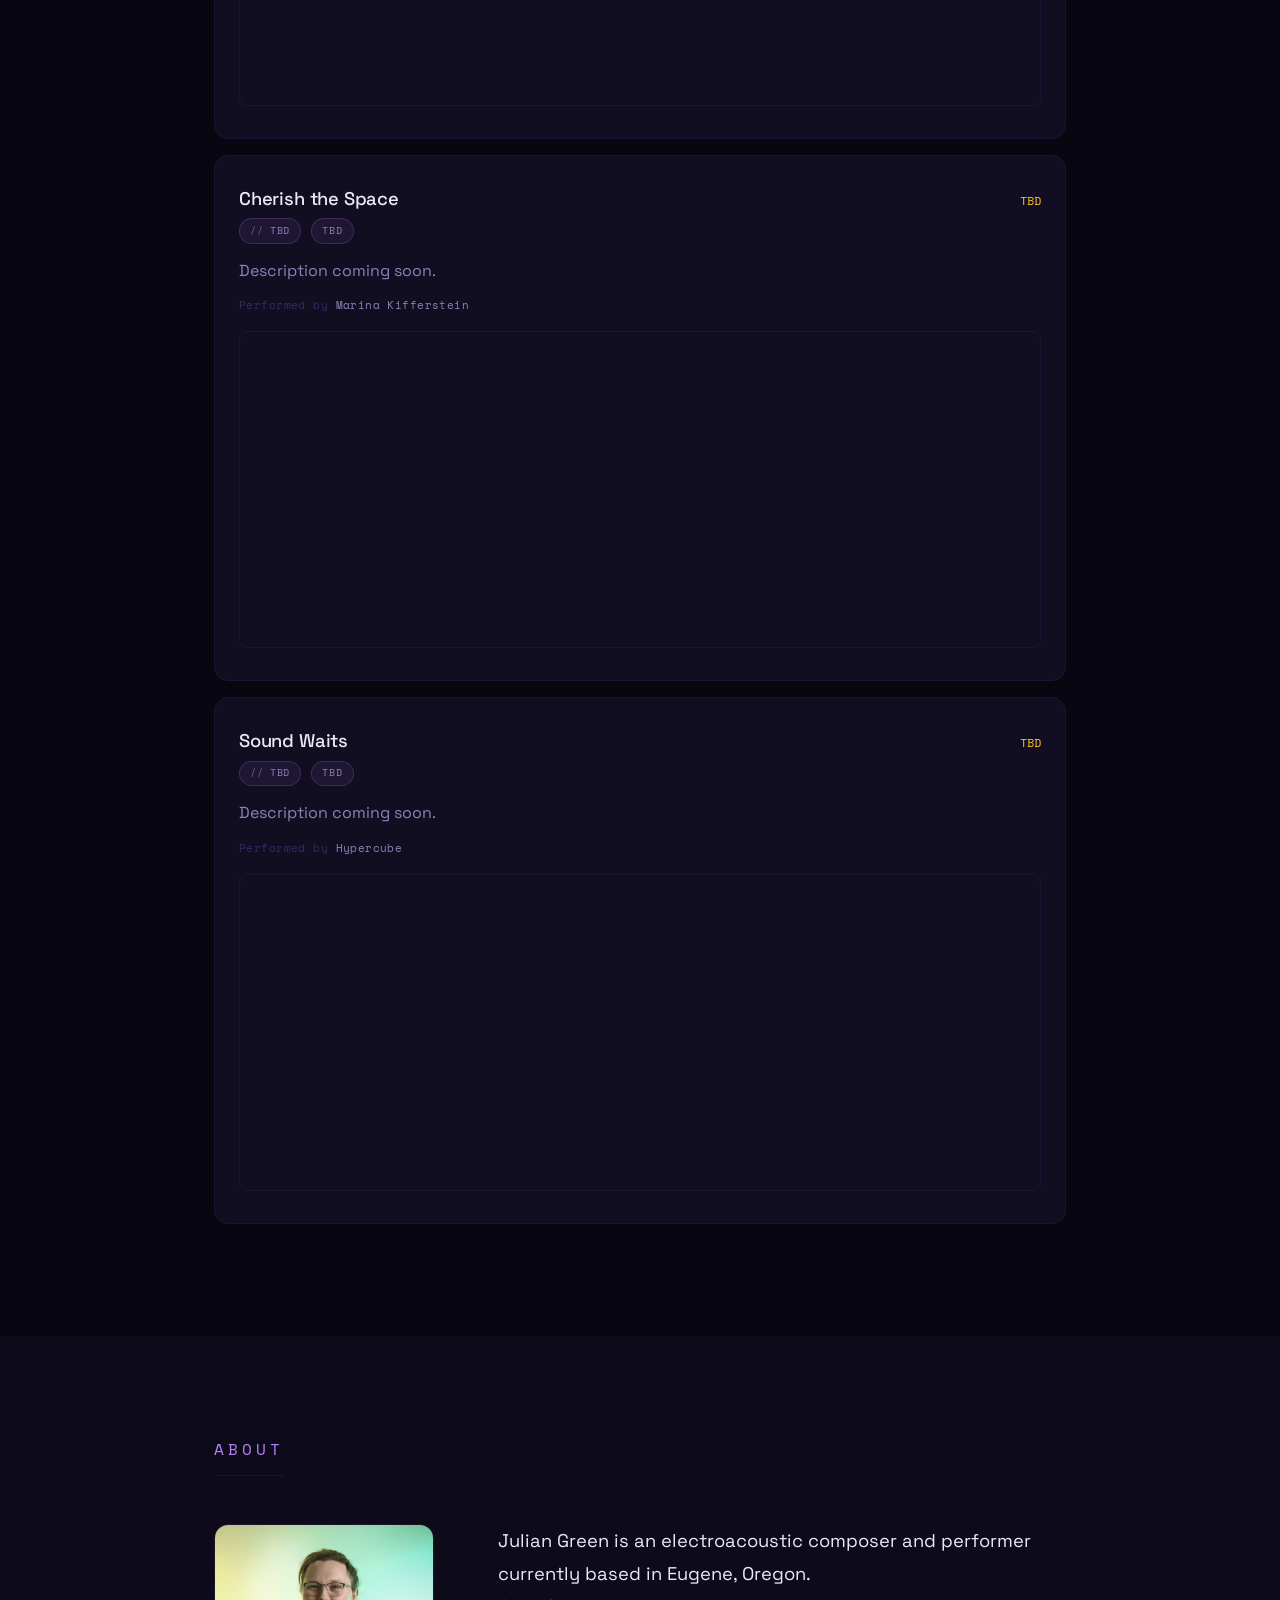
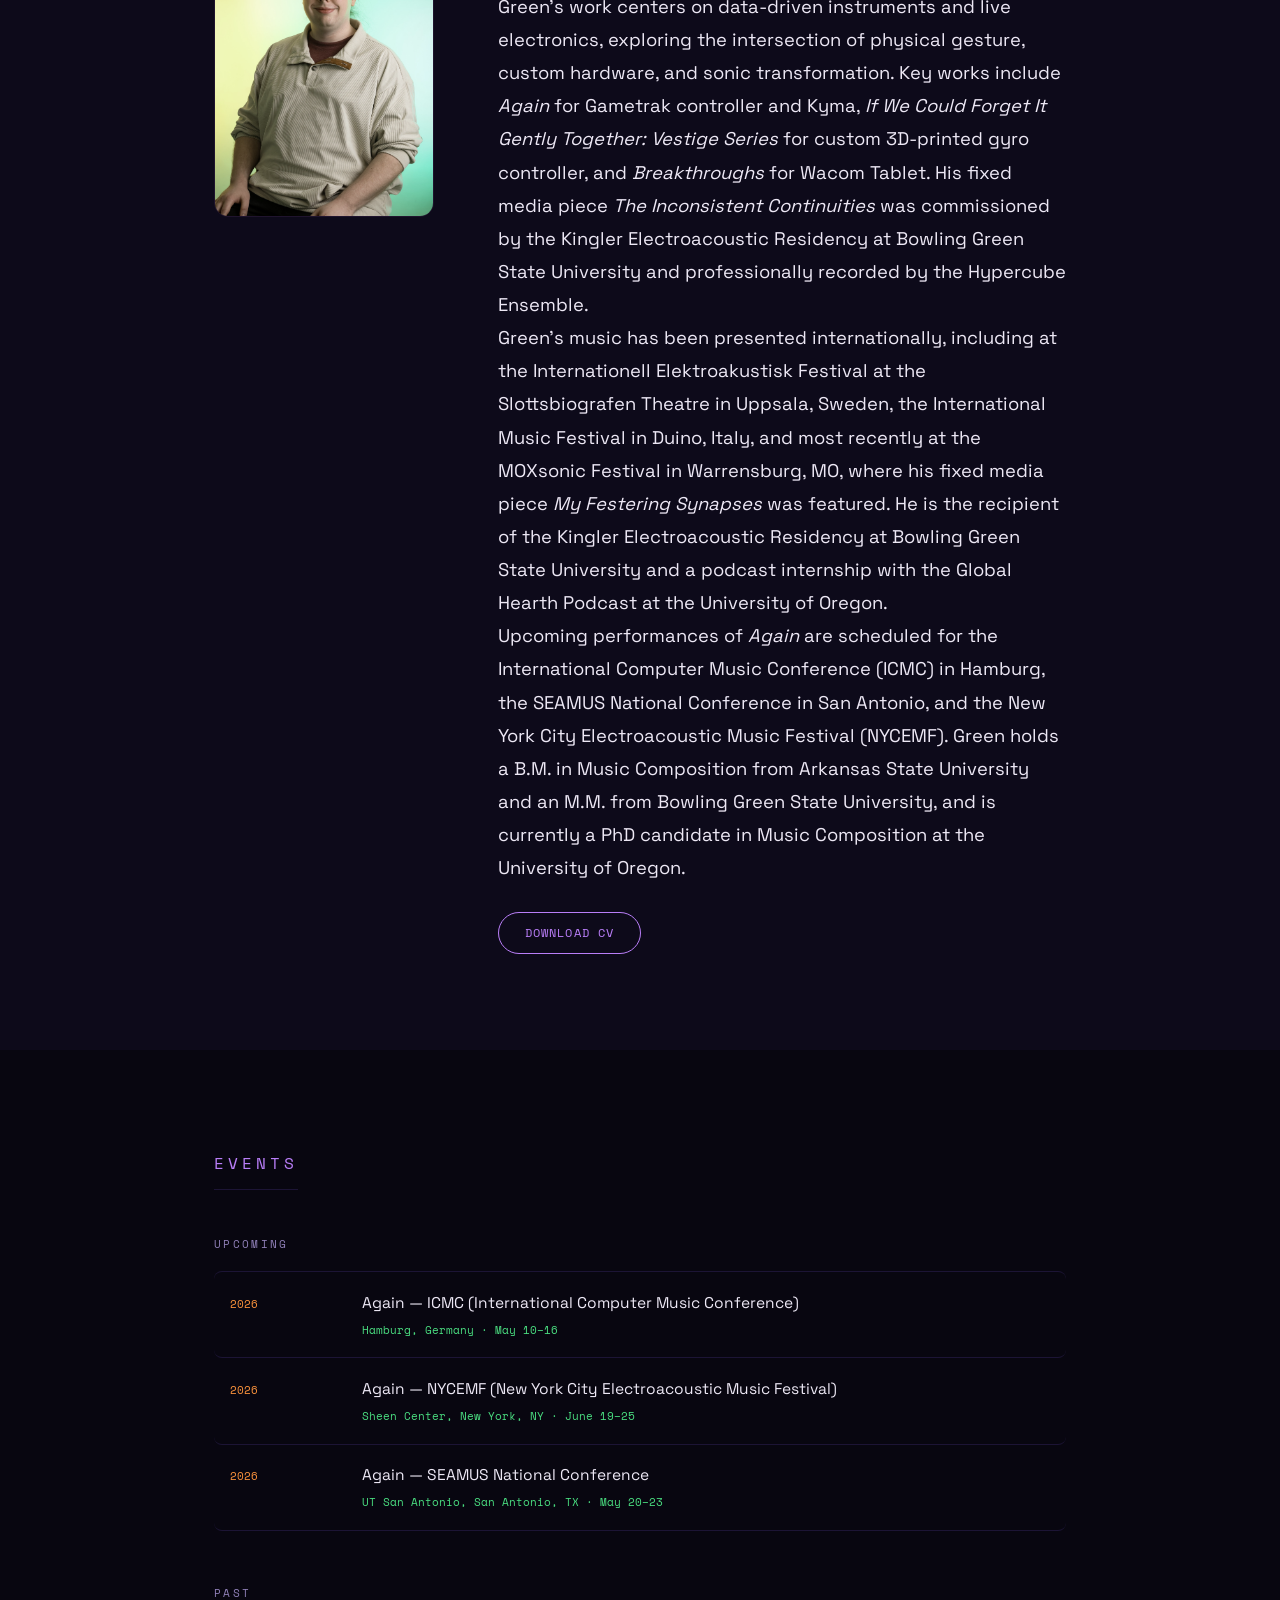
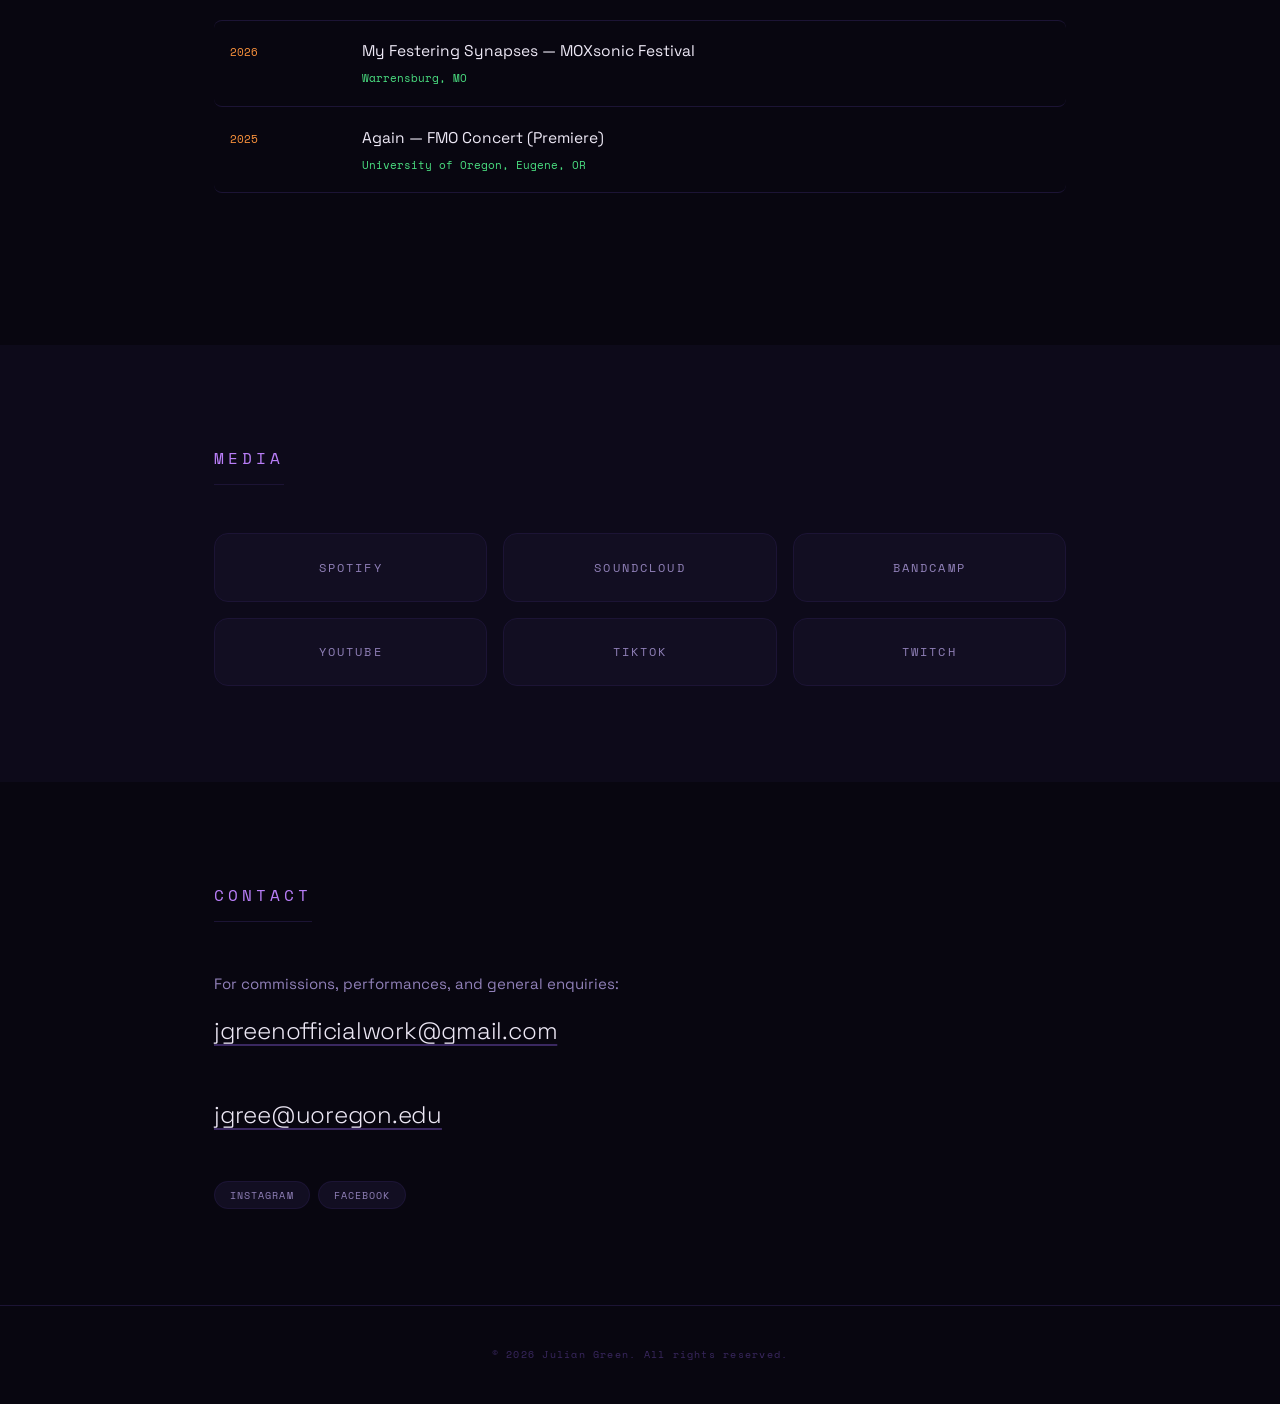
==== commit 805ae0ce: "Add Lexicon of Desire description with Andrea Lodge link" ====
--- a/index.html
+++ b/index.html
@@ -359,7 +359,8 @@
               <span class="work-format">TBD</span>
               <span class="work-duration">TBD</span>
             </div>
-            <p class="work-notes">Description coming soon.</p>
+            <p class="work-notes">Here is a piece of mine that plays on a deep sentiment of myself and my inner struggles as a musician through a modern lens. Struggling with an inner turmoil of desire and intrigue, Lexicon of Desire aims to convey that emotion through passion, mystery, and confidence. Please enjoy <a href="http://www.andrealodge.com/" target="_blank" rel="noopener">Andrea Violet Lodge</a>’s performance of Lexicon of Desire.</p>
+            <p class="work-notes">Please support Andrea and any of her future endeavors with Hypercube and elsewhere. <a href="http://www.andrealodge.com/" target="_blank" rel="noopener">andrealodge.com</a></p>
             <p class="work-premiere">
               Performed by <strong>Andrea Violet Lodge</strong>
             </p>
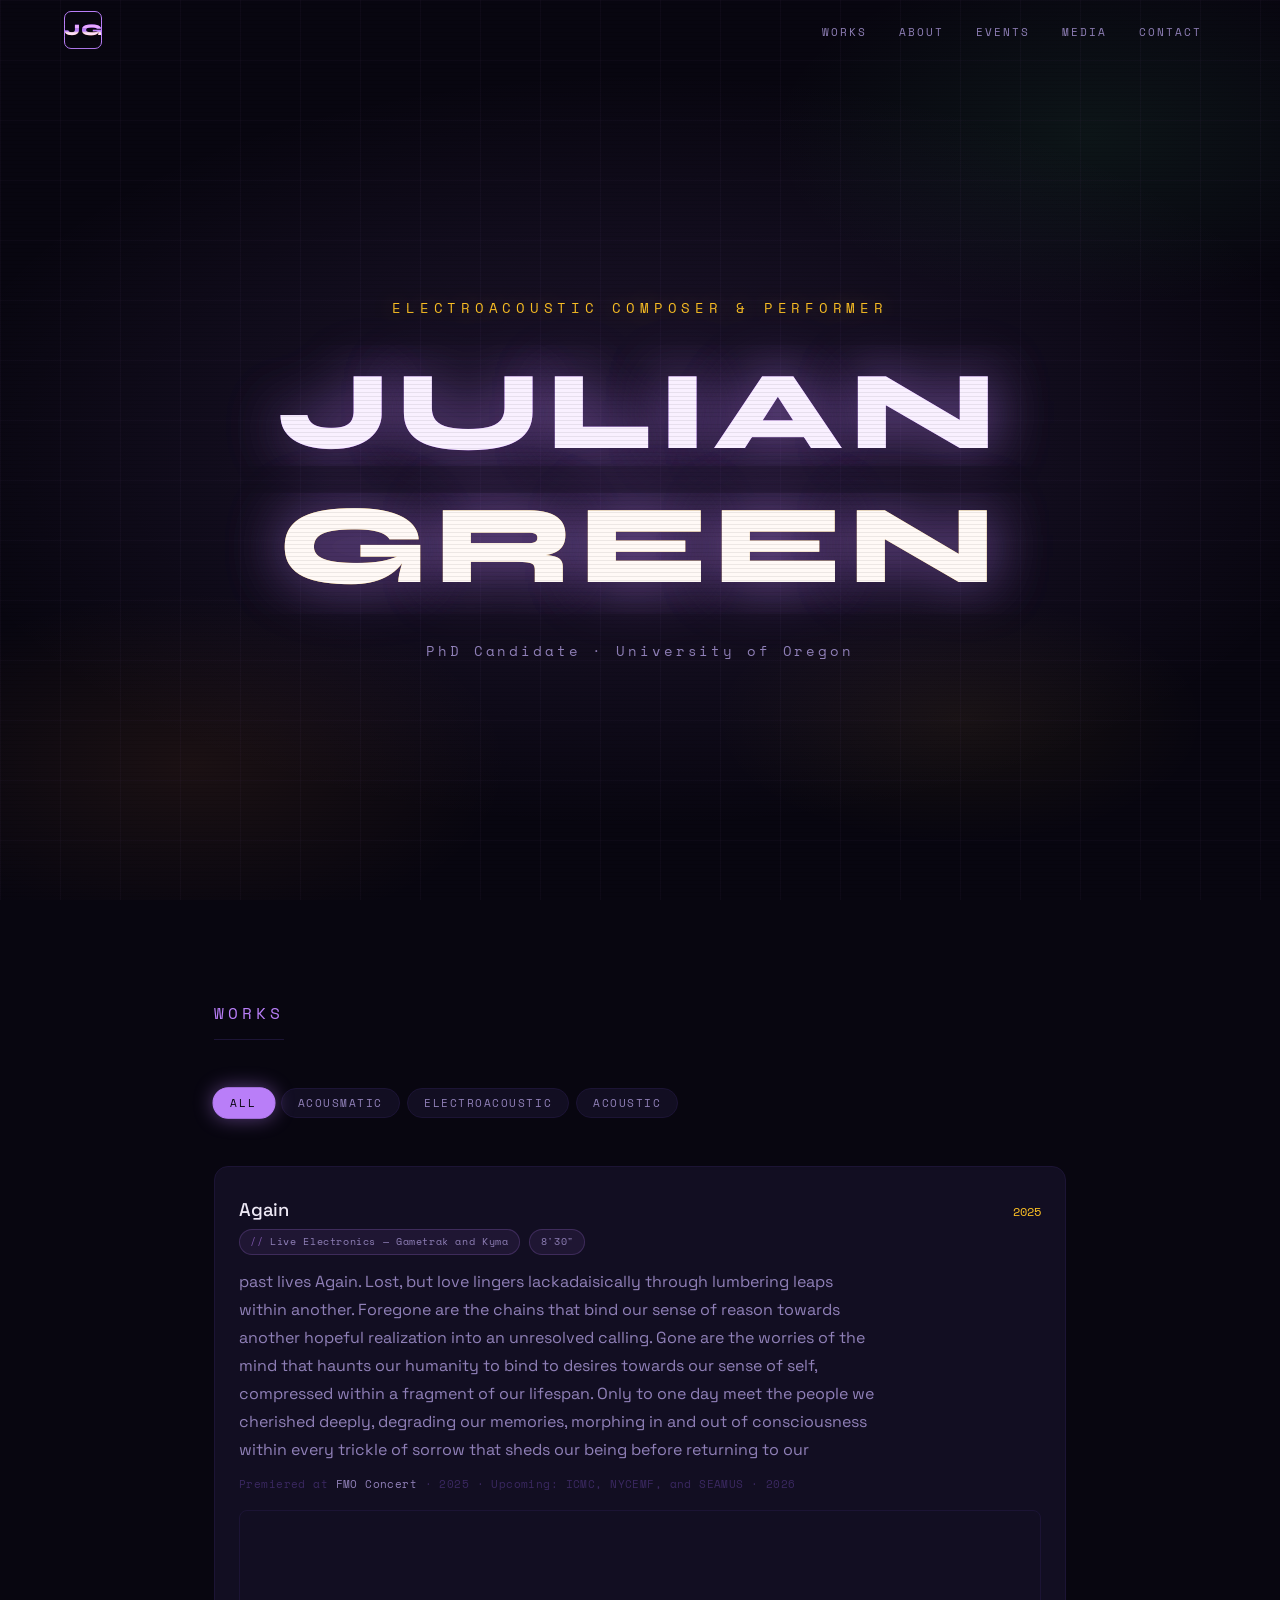
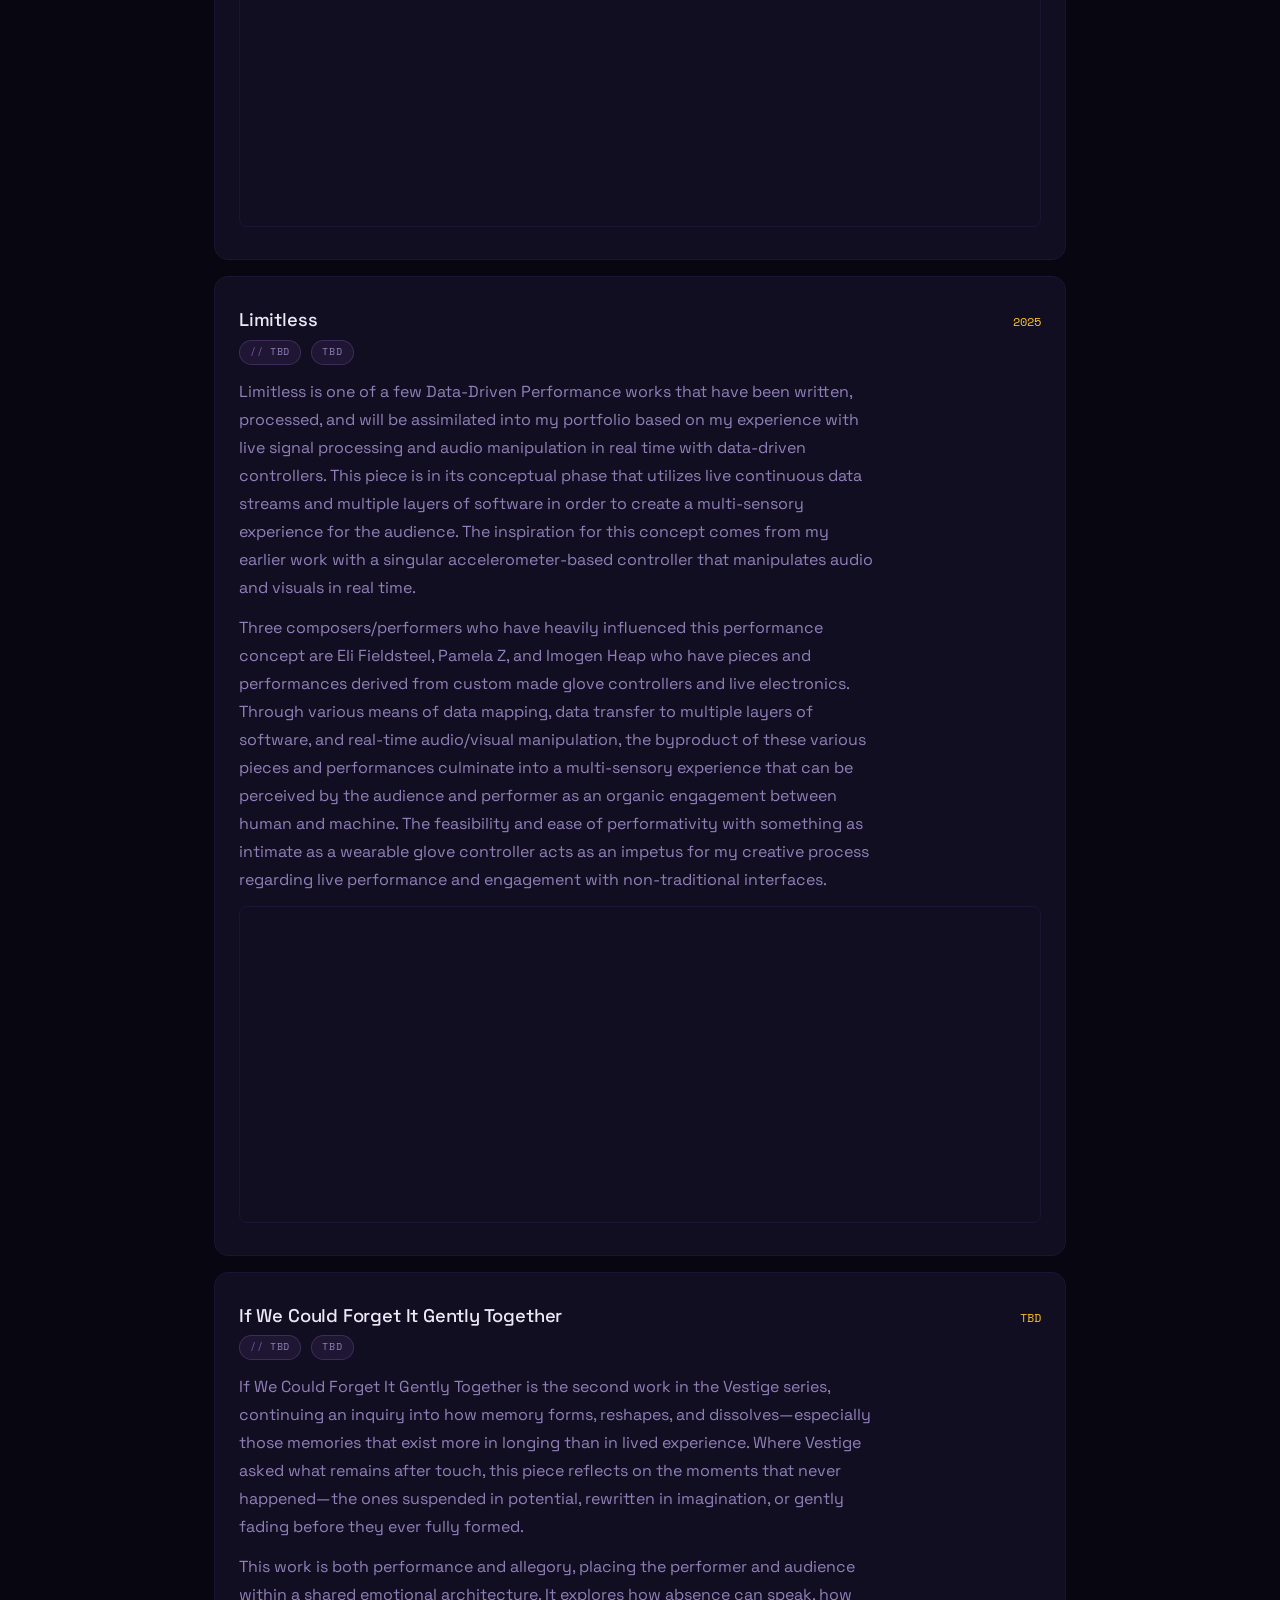
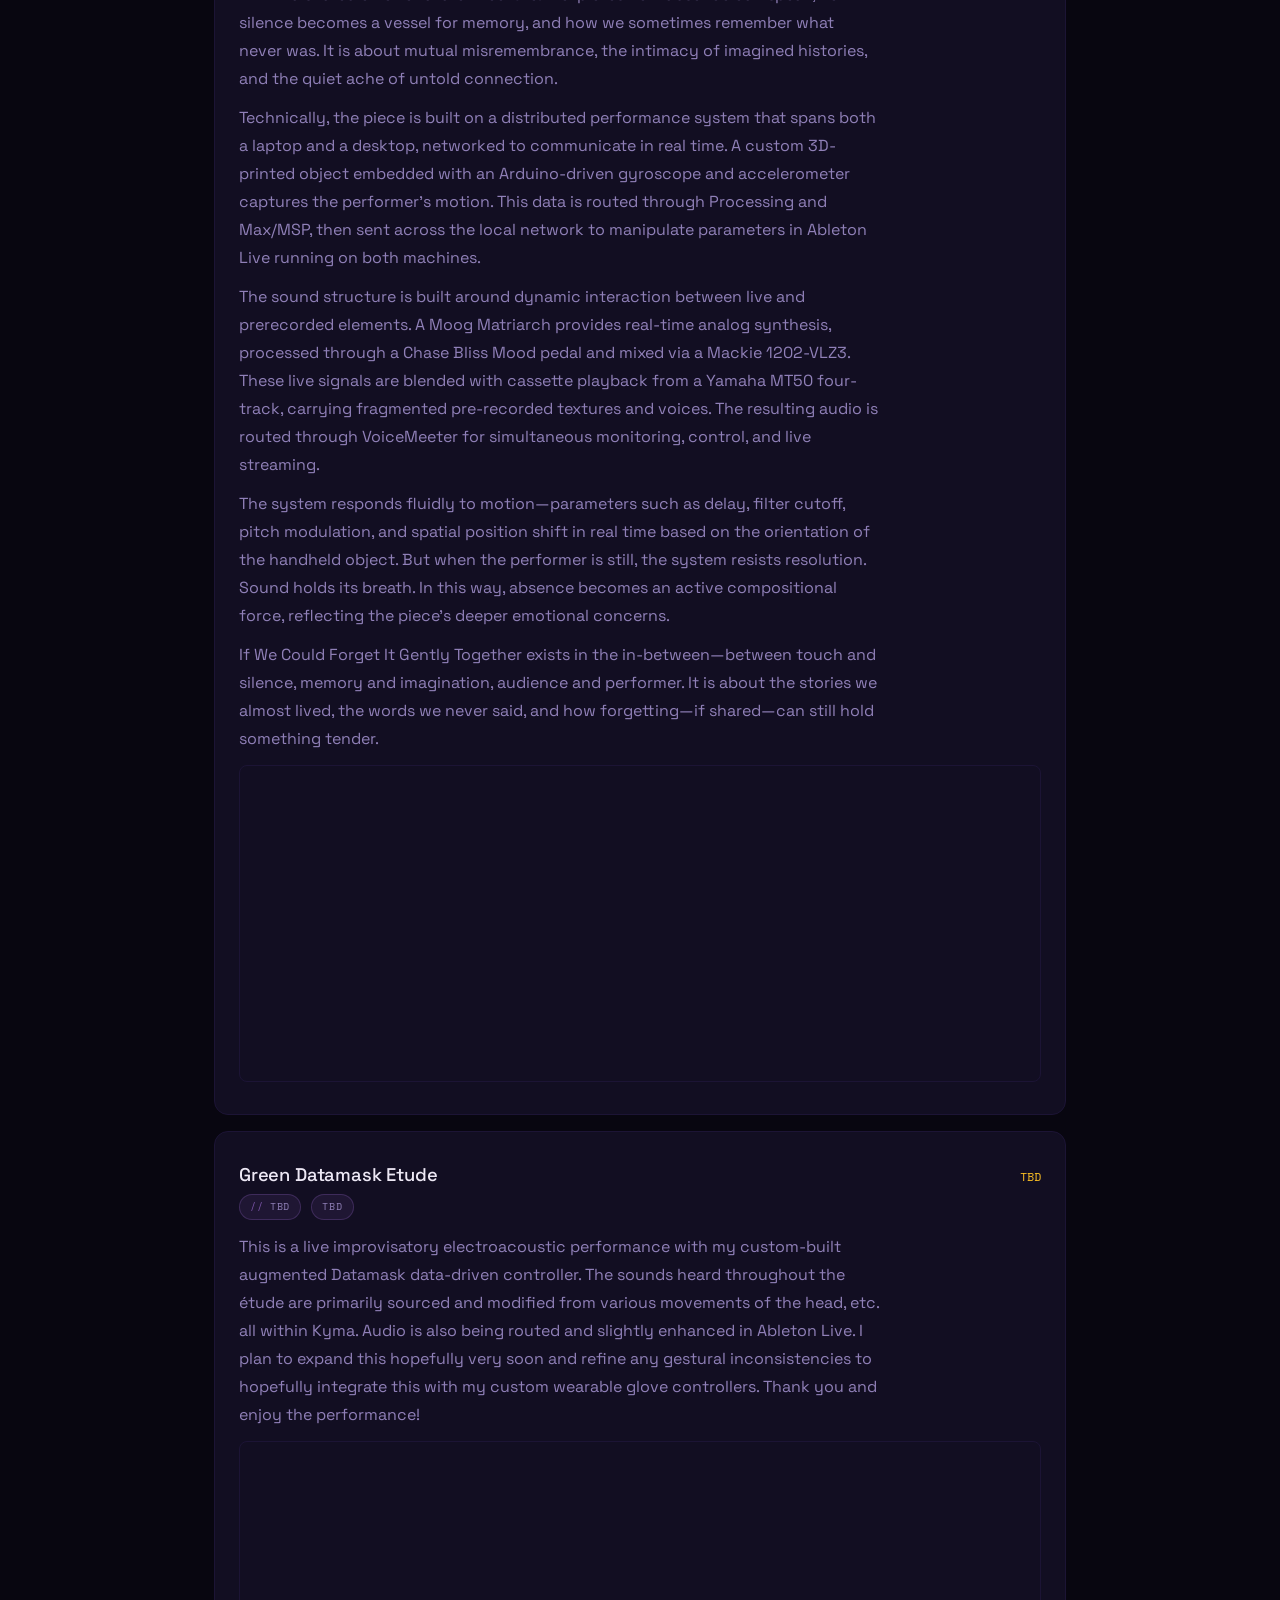
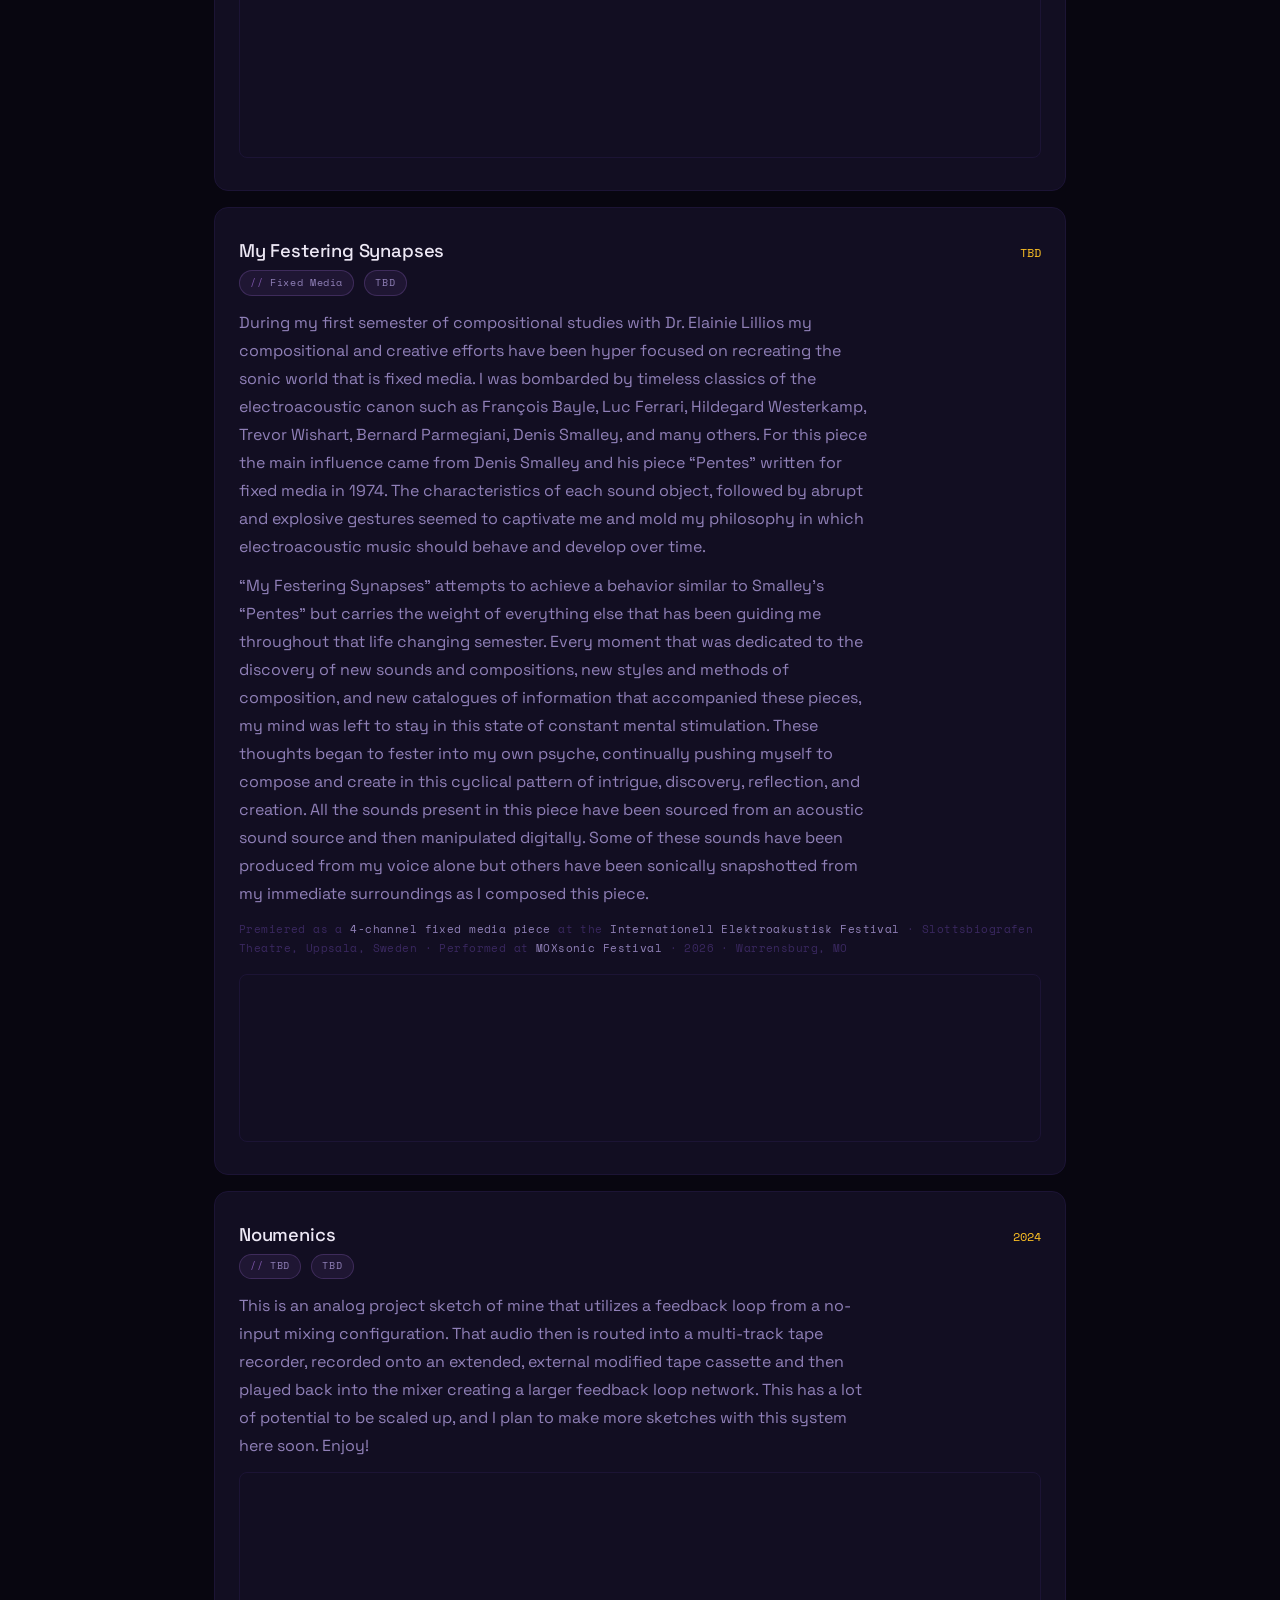
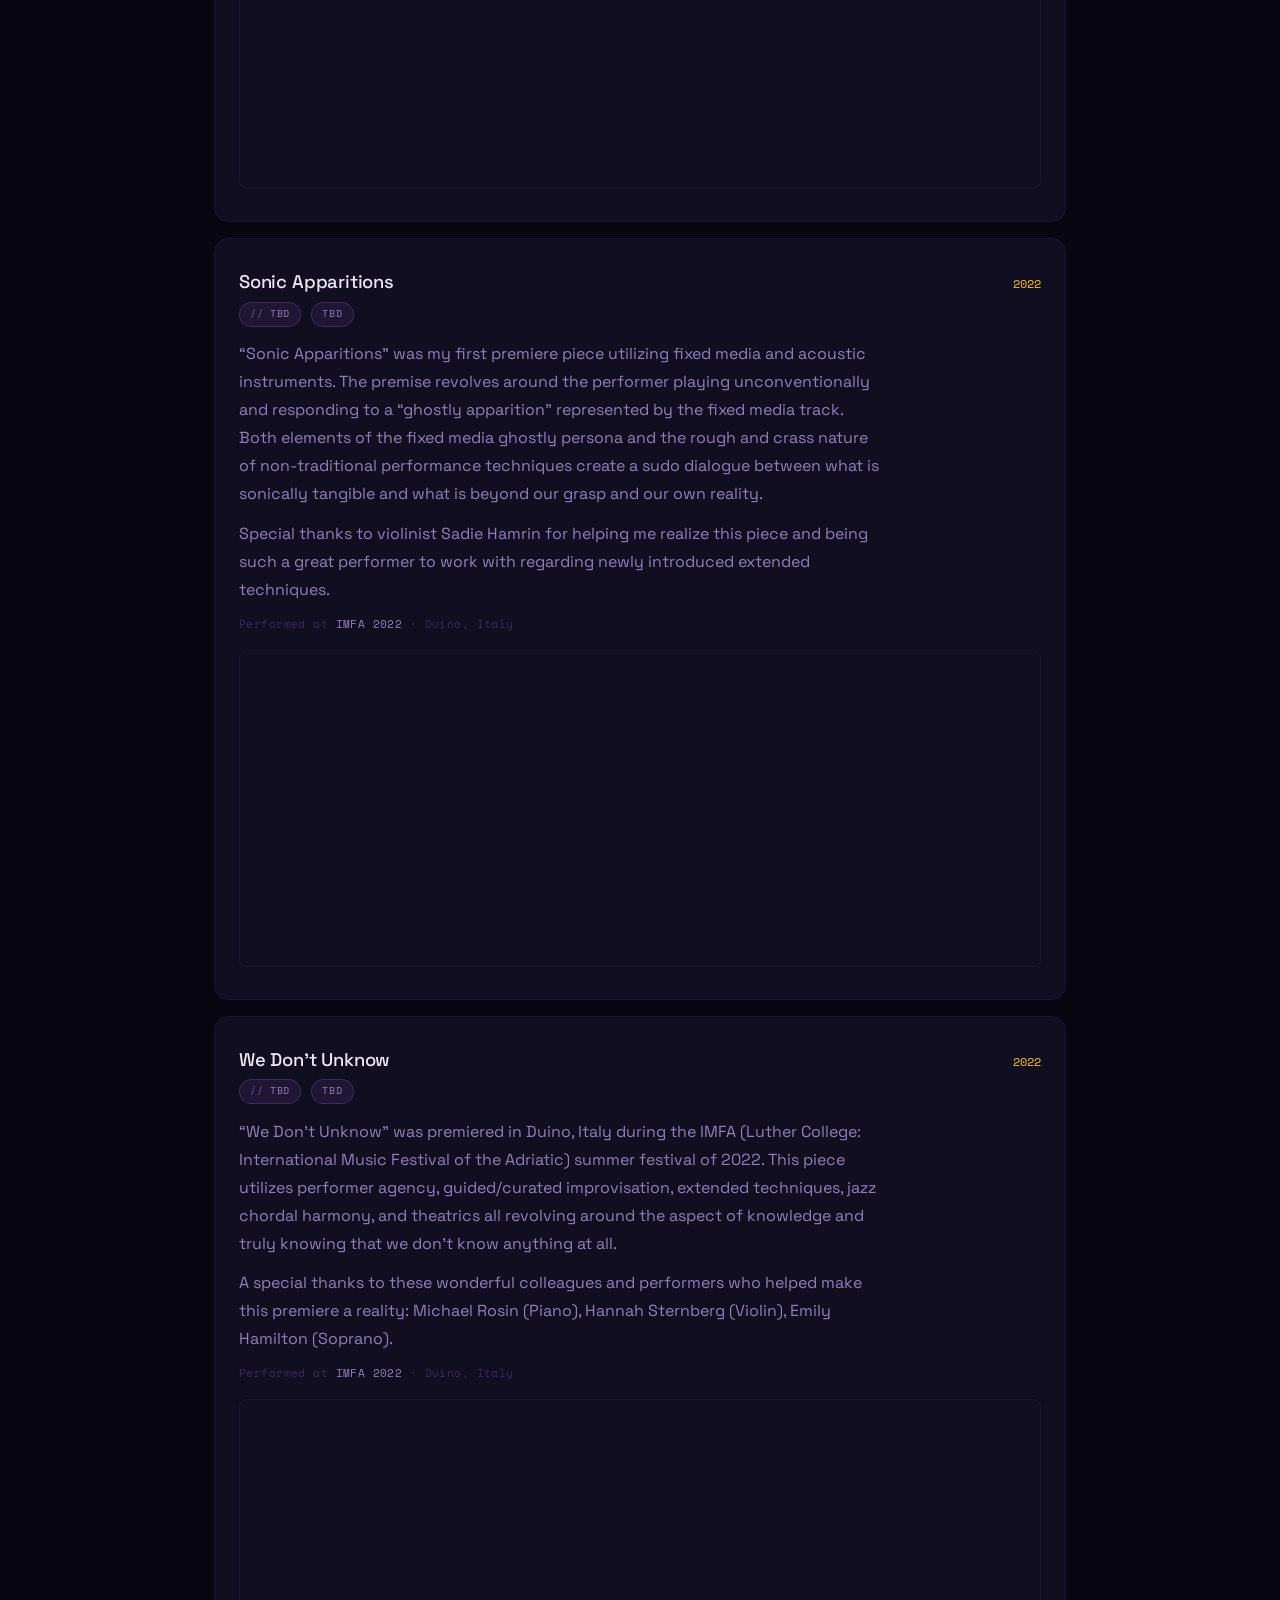
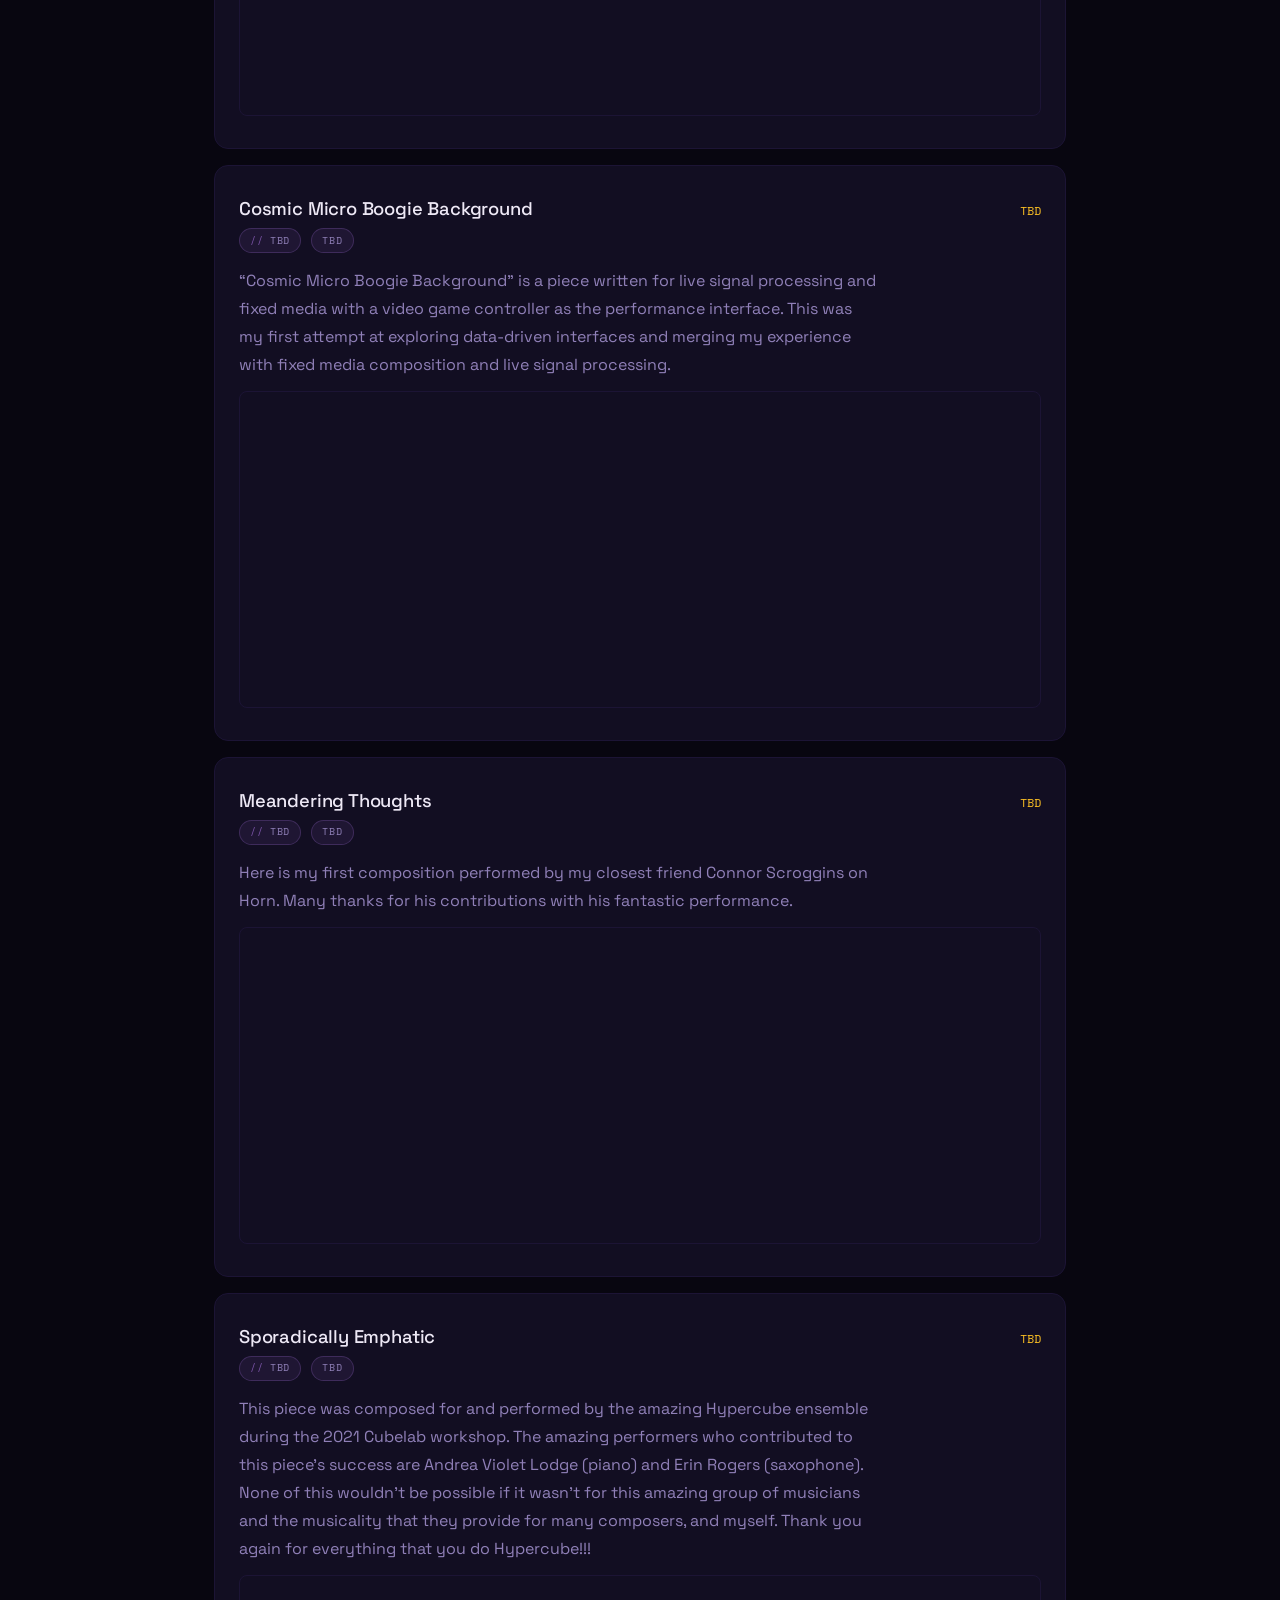
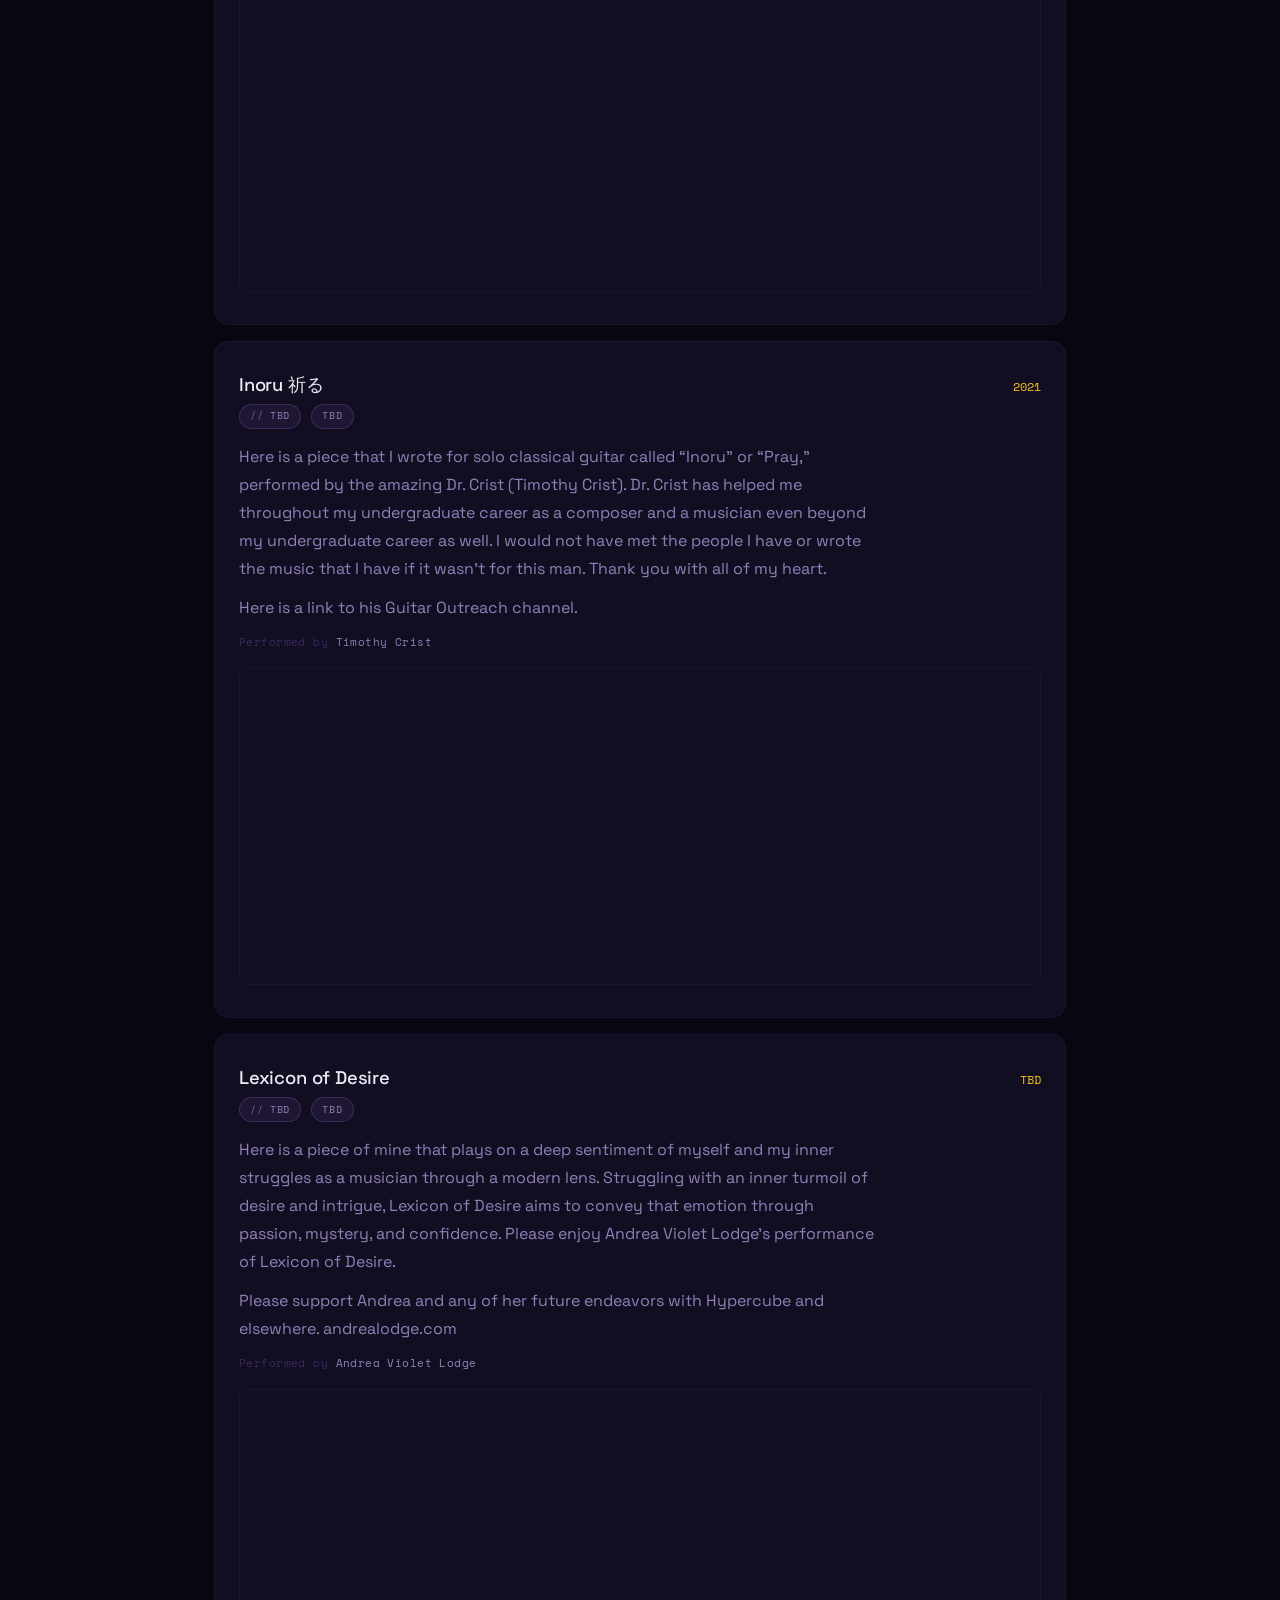
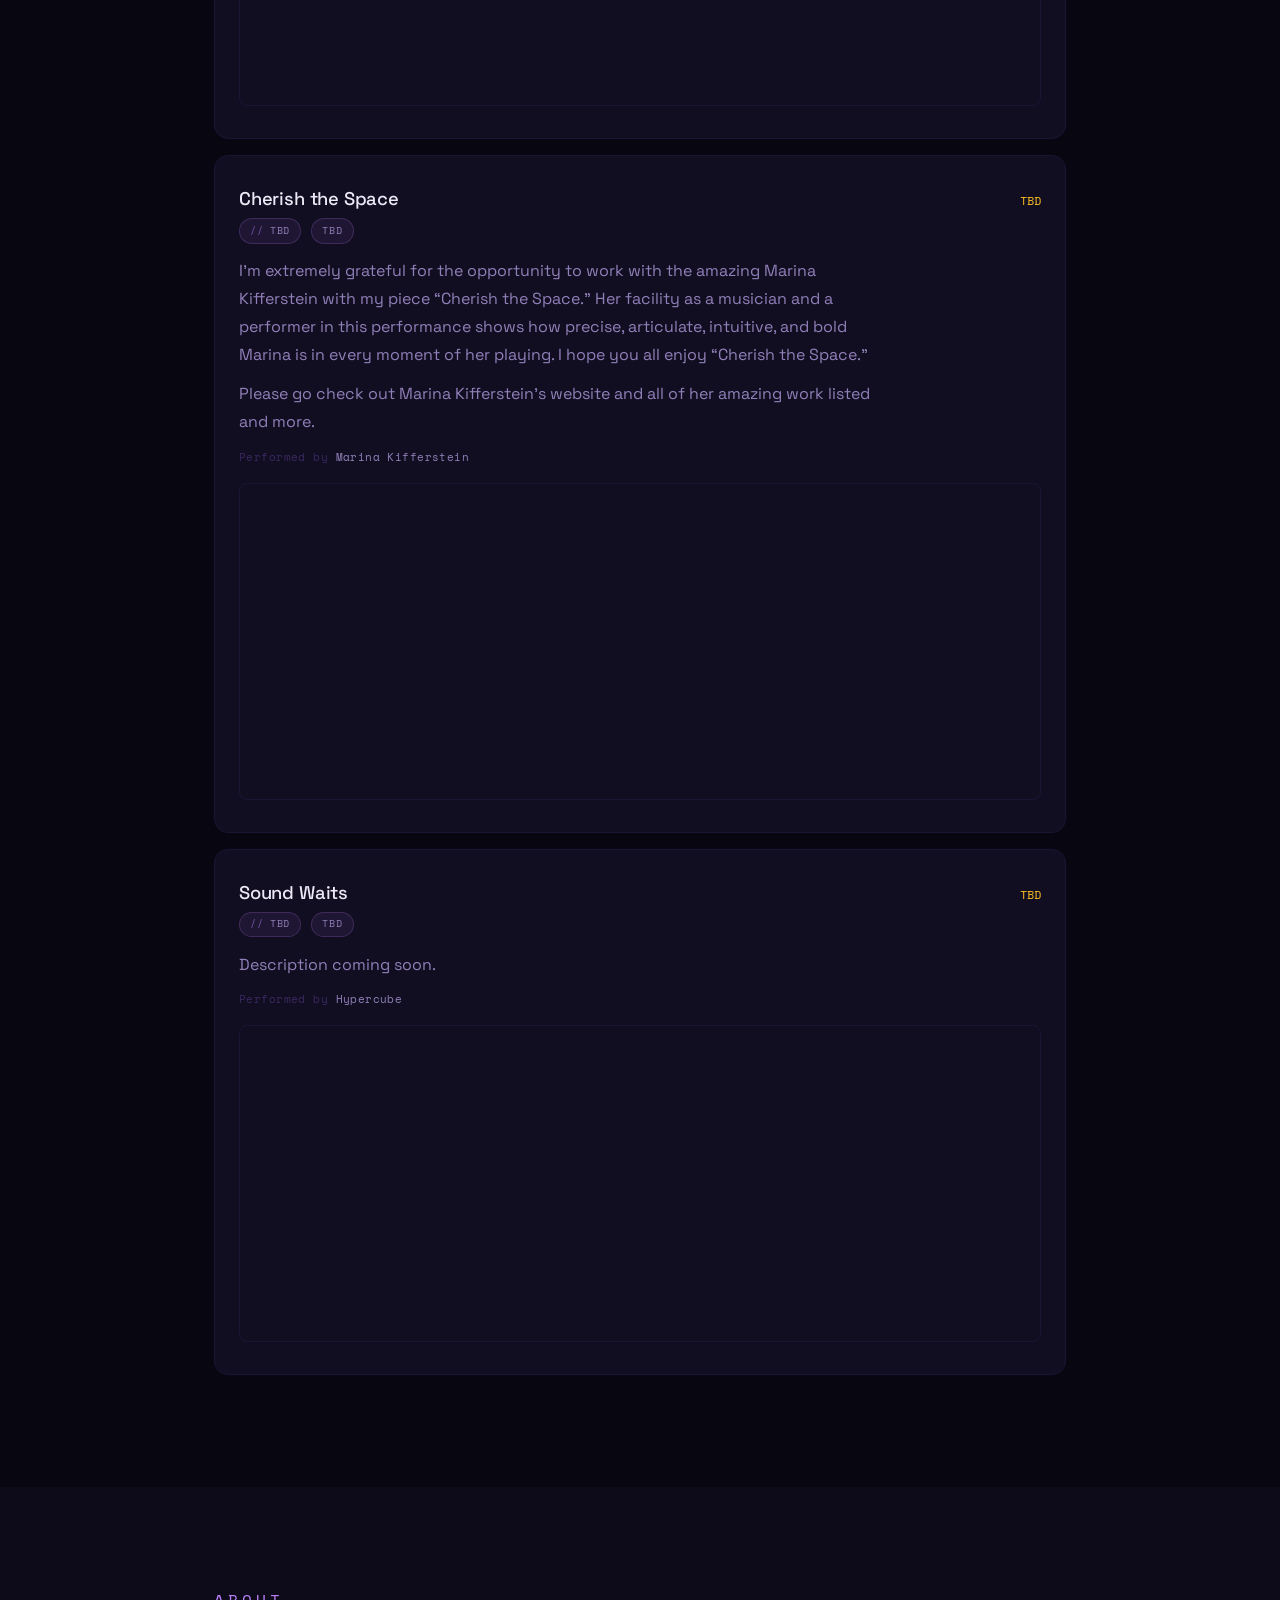
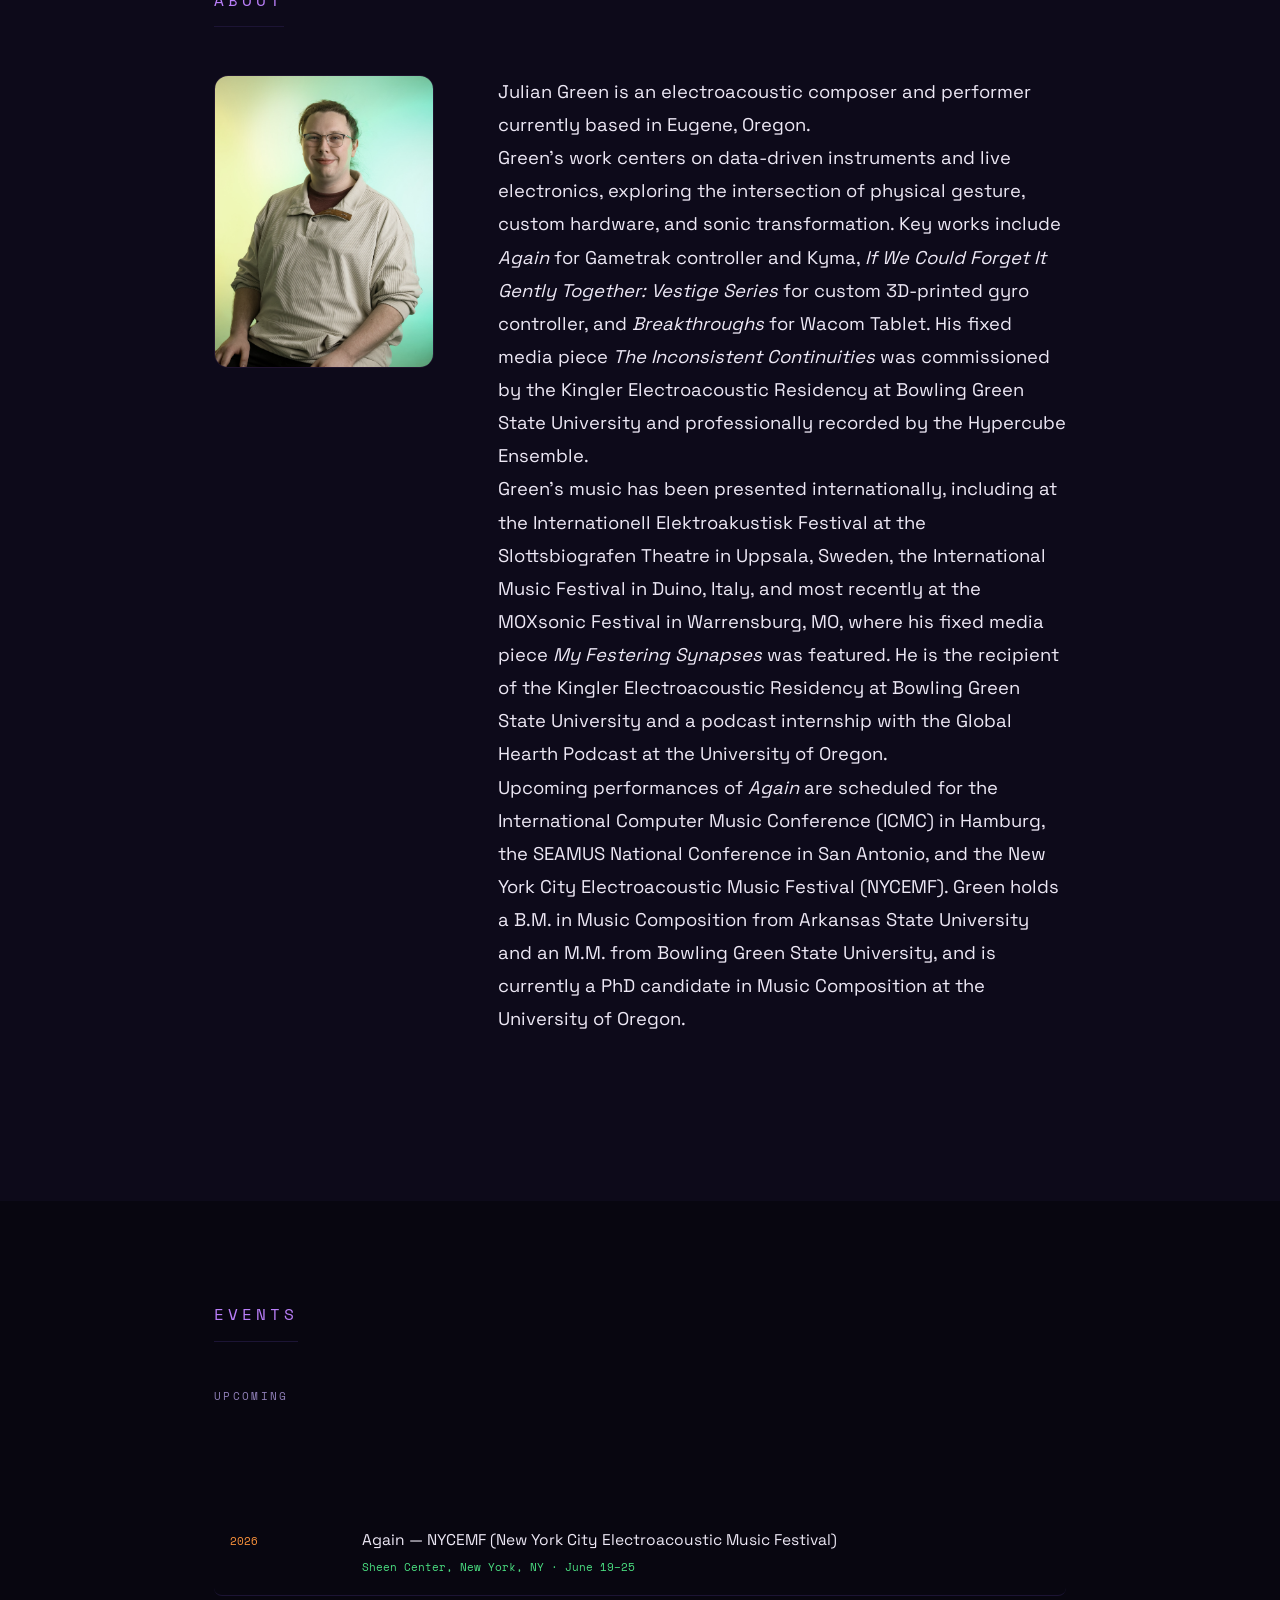
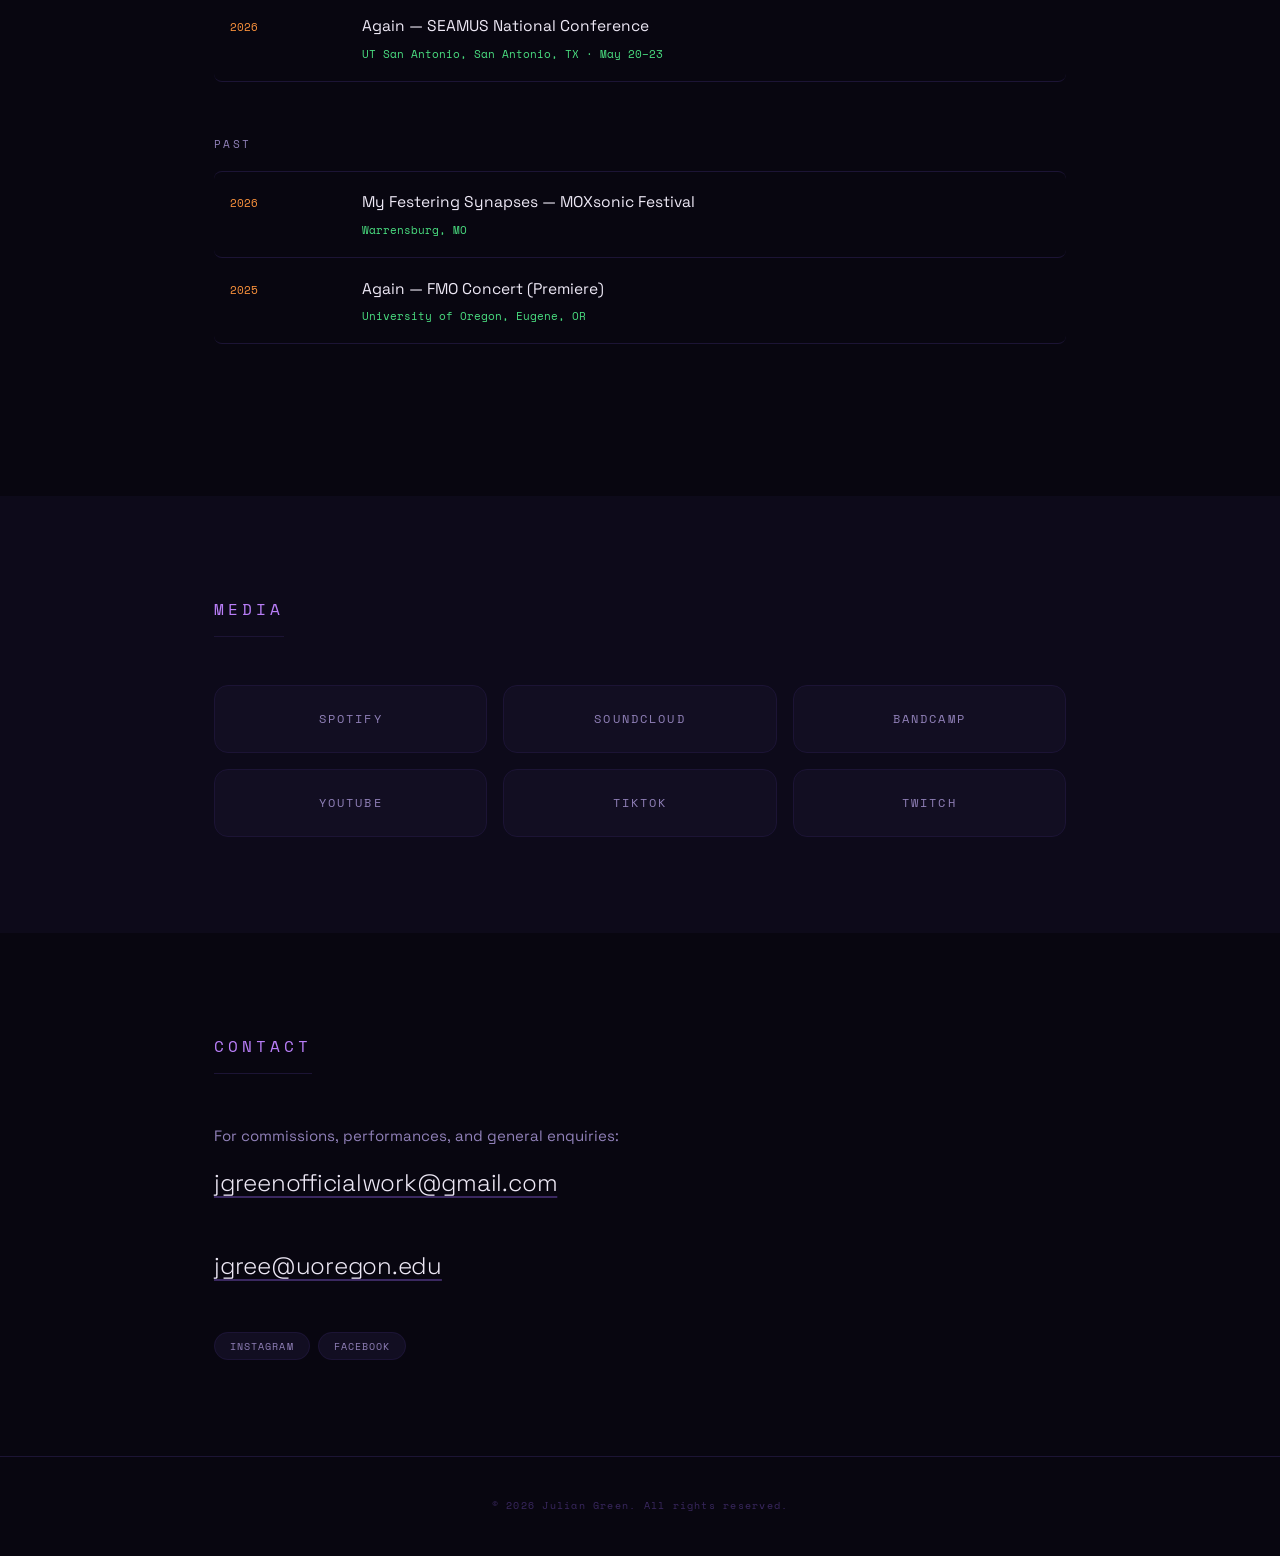
==== commit 3cd6469c: "Add Cherish the Space description with Marina Kifferstein link" ====
--- a/index.html
+++ b/index.html
@@ -381,7 +381,8 @@
               <span class="work-format">TBD</span>
               <span class="work-duration">TBD</span>
             </div>
-            <p class="work-notes">Description coming soon.</p>
+            <p class="work-notes">I’m extremely grateful for the opportunity to work with the amazing <a href="http://www.marinakifferstein.com/" target="_blank" rel="noopener">Marina Kifferstein</a> with my piece “Cherish the Space.” Her facility as a musician and a performer in this performance shows how precise, articulate, intuitive, and bold Marina is in every moment of her playing. I hope you all enjoy “Cherish the Space.”</p>
+            <p class="work-notes">Please go check out <a href="http://www.marinakifferstein.com/" target="_blank" rel="noopener">Marina Kifferstein’s website</a> and all of her amazing work listed and more.</p>
             <p class="work-premiere">
               Performed by <strong>Marina Kifferstein</strong>
             </p>
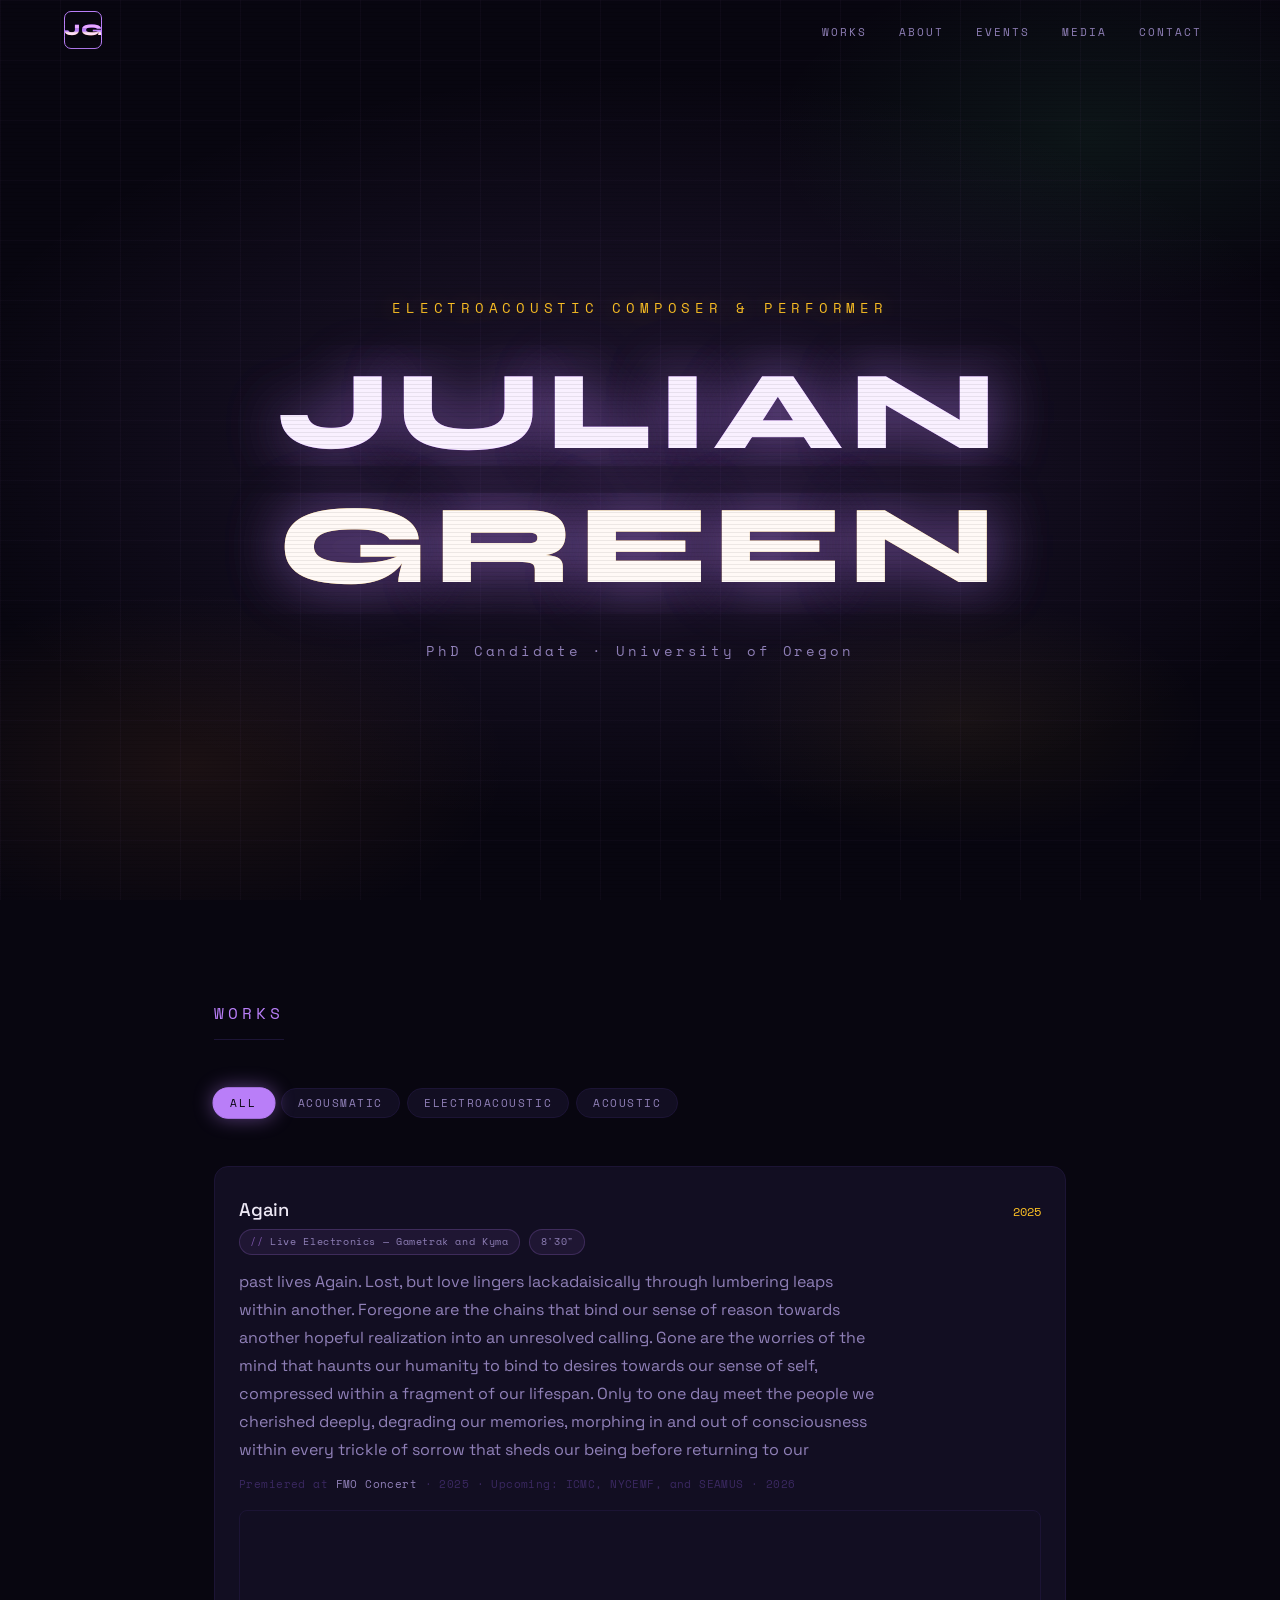
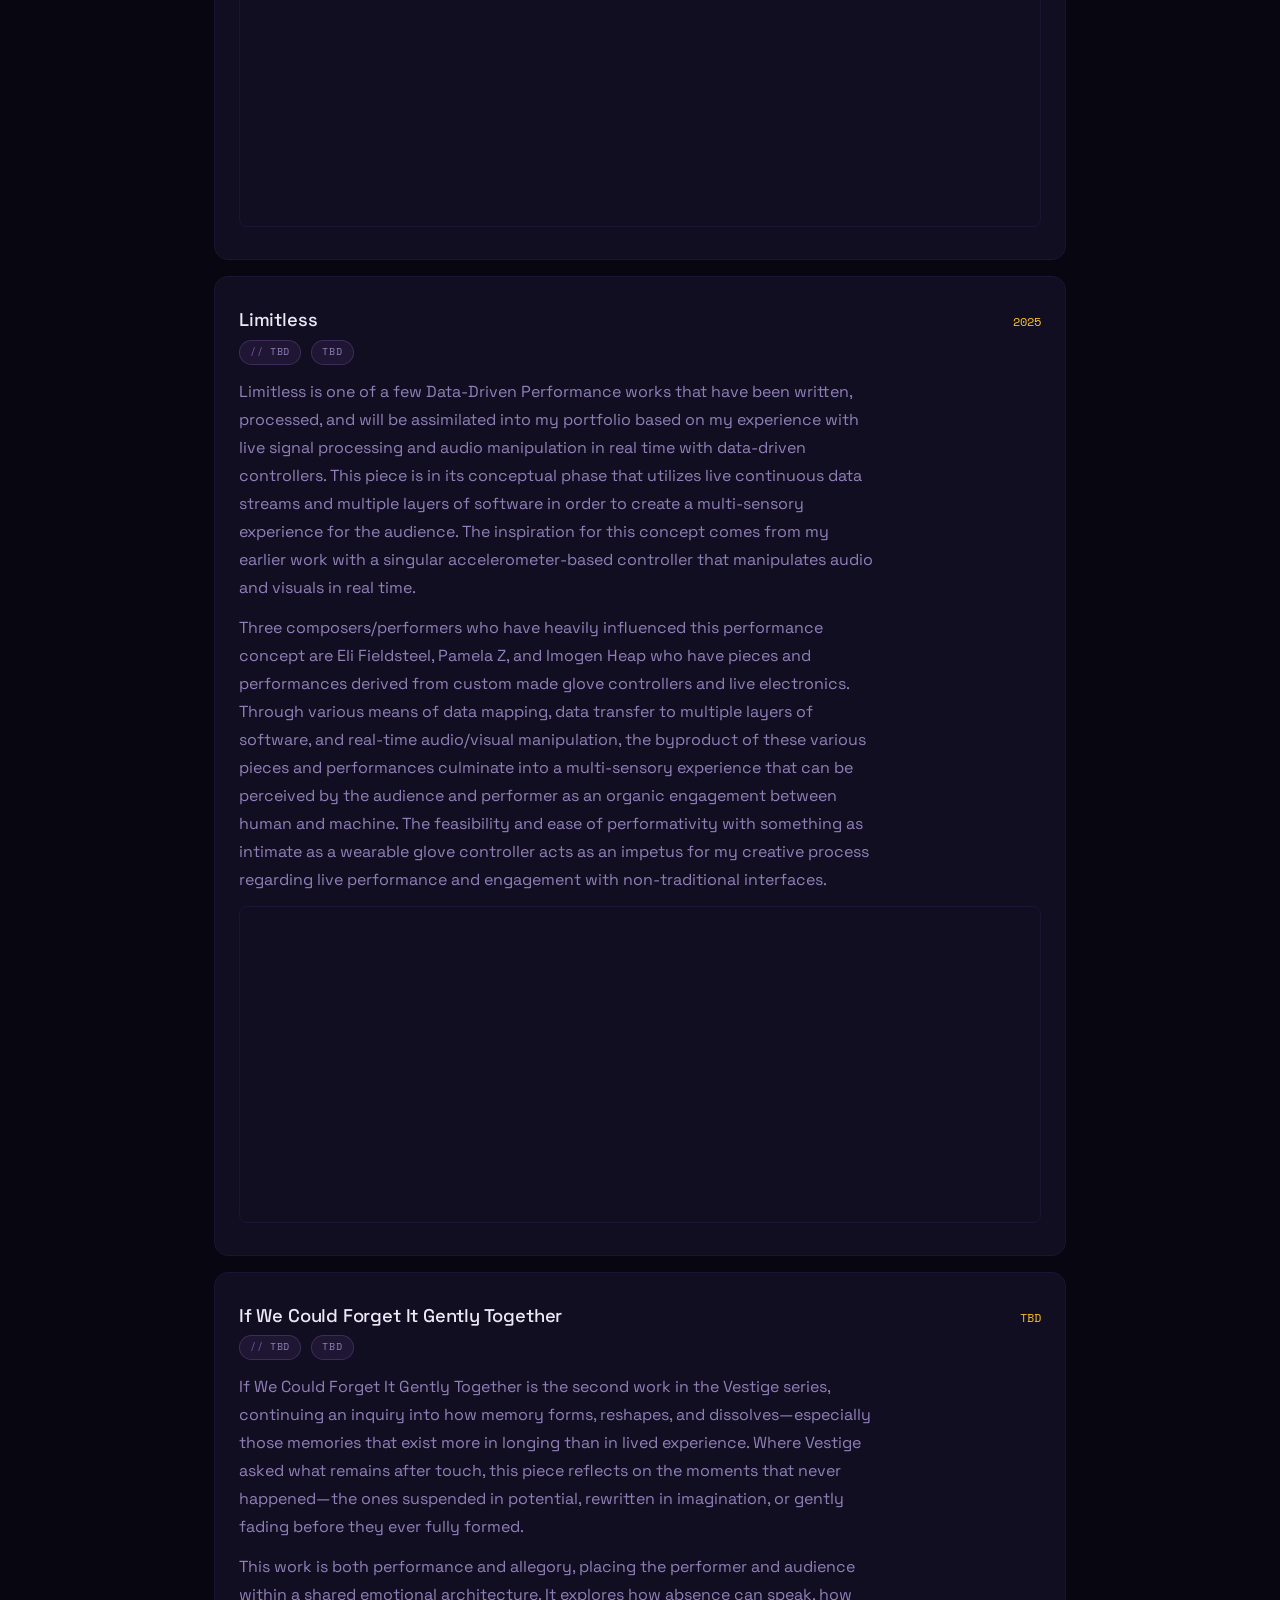
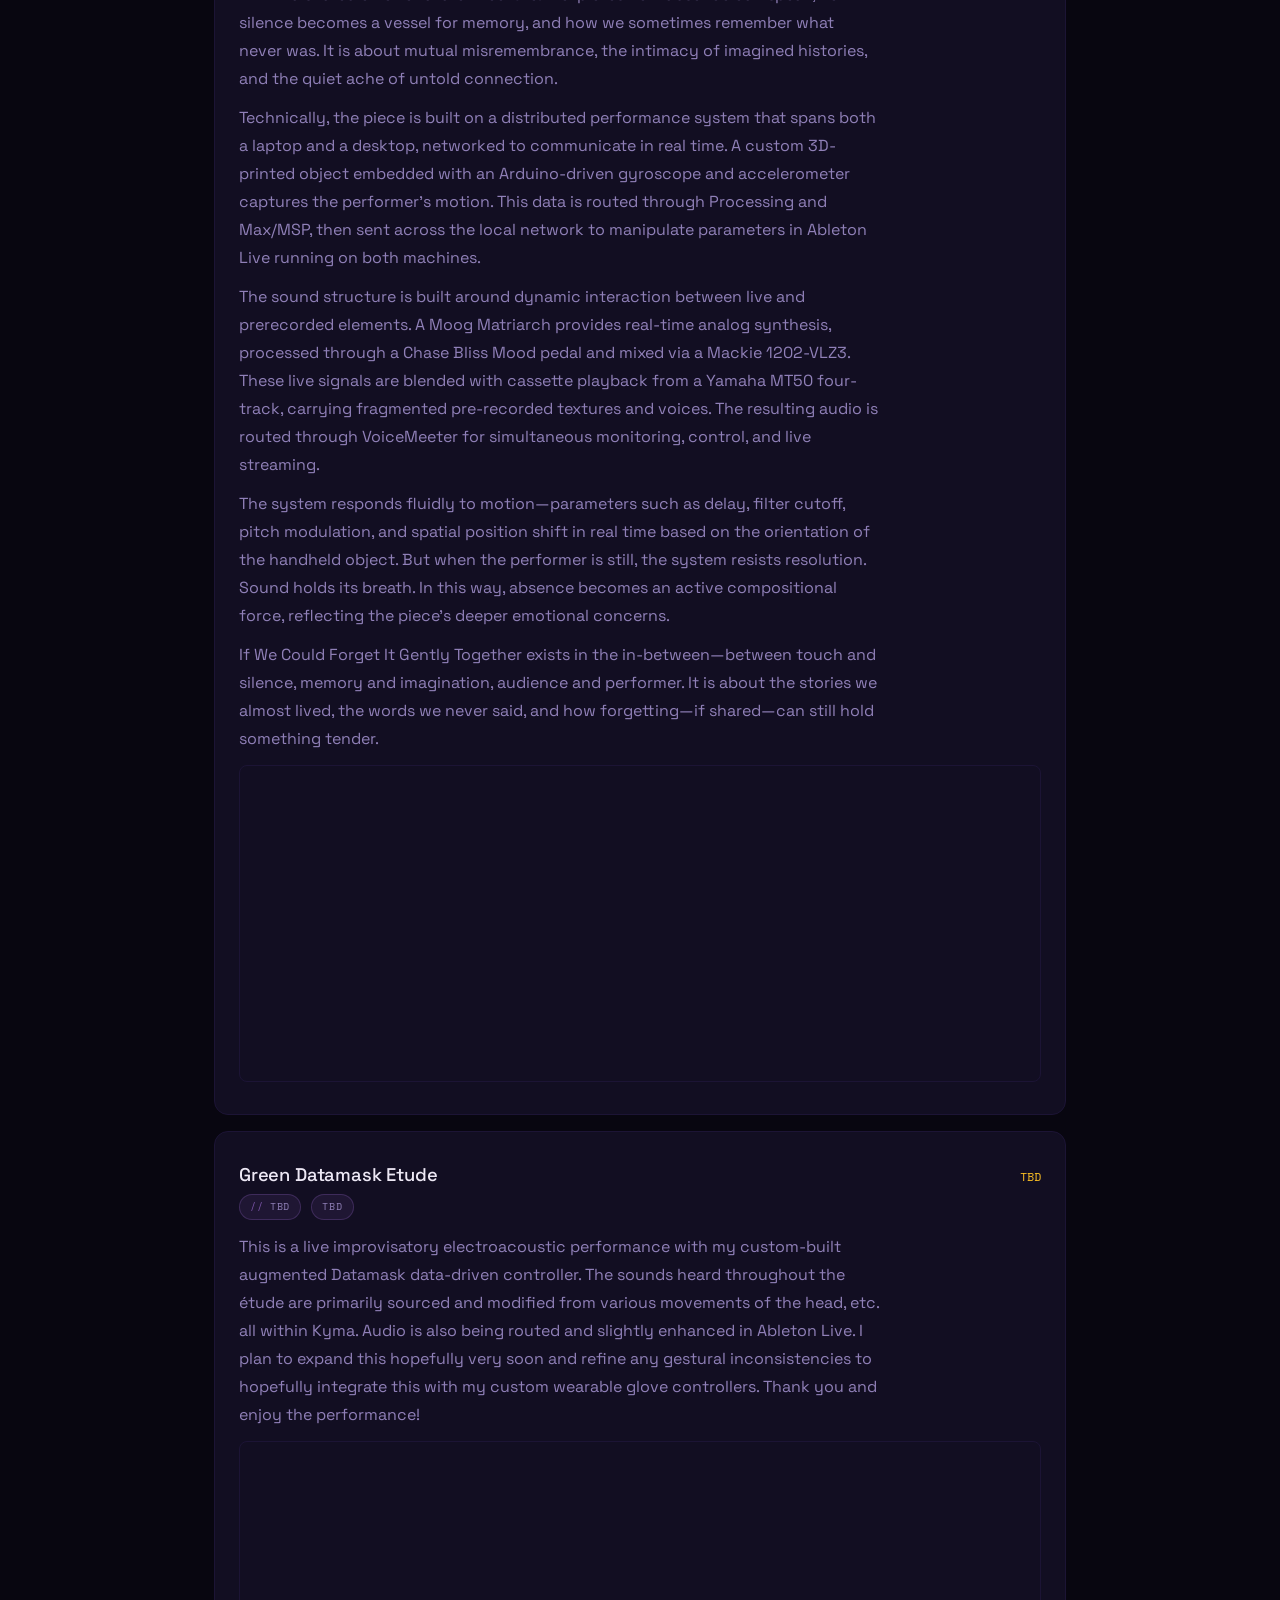
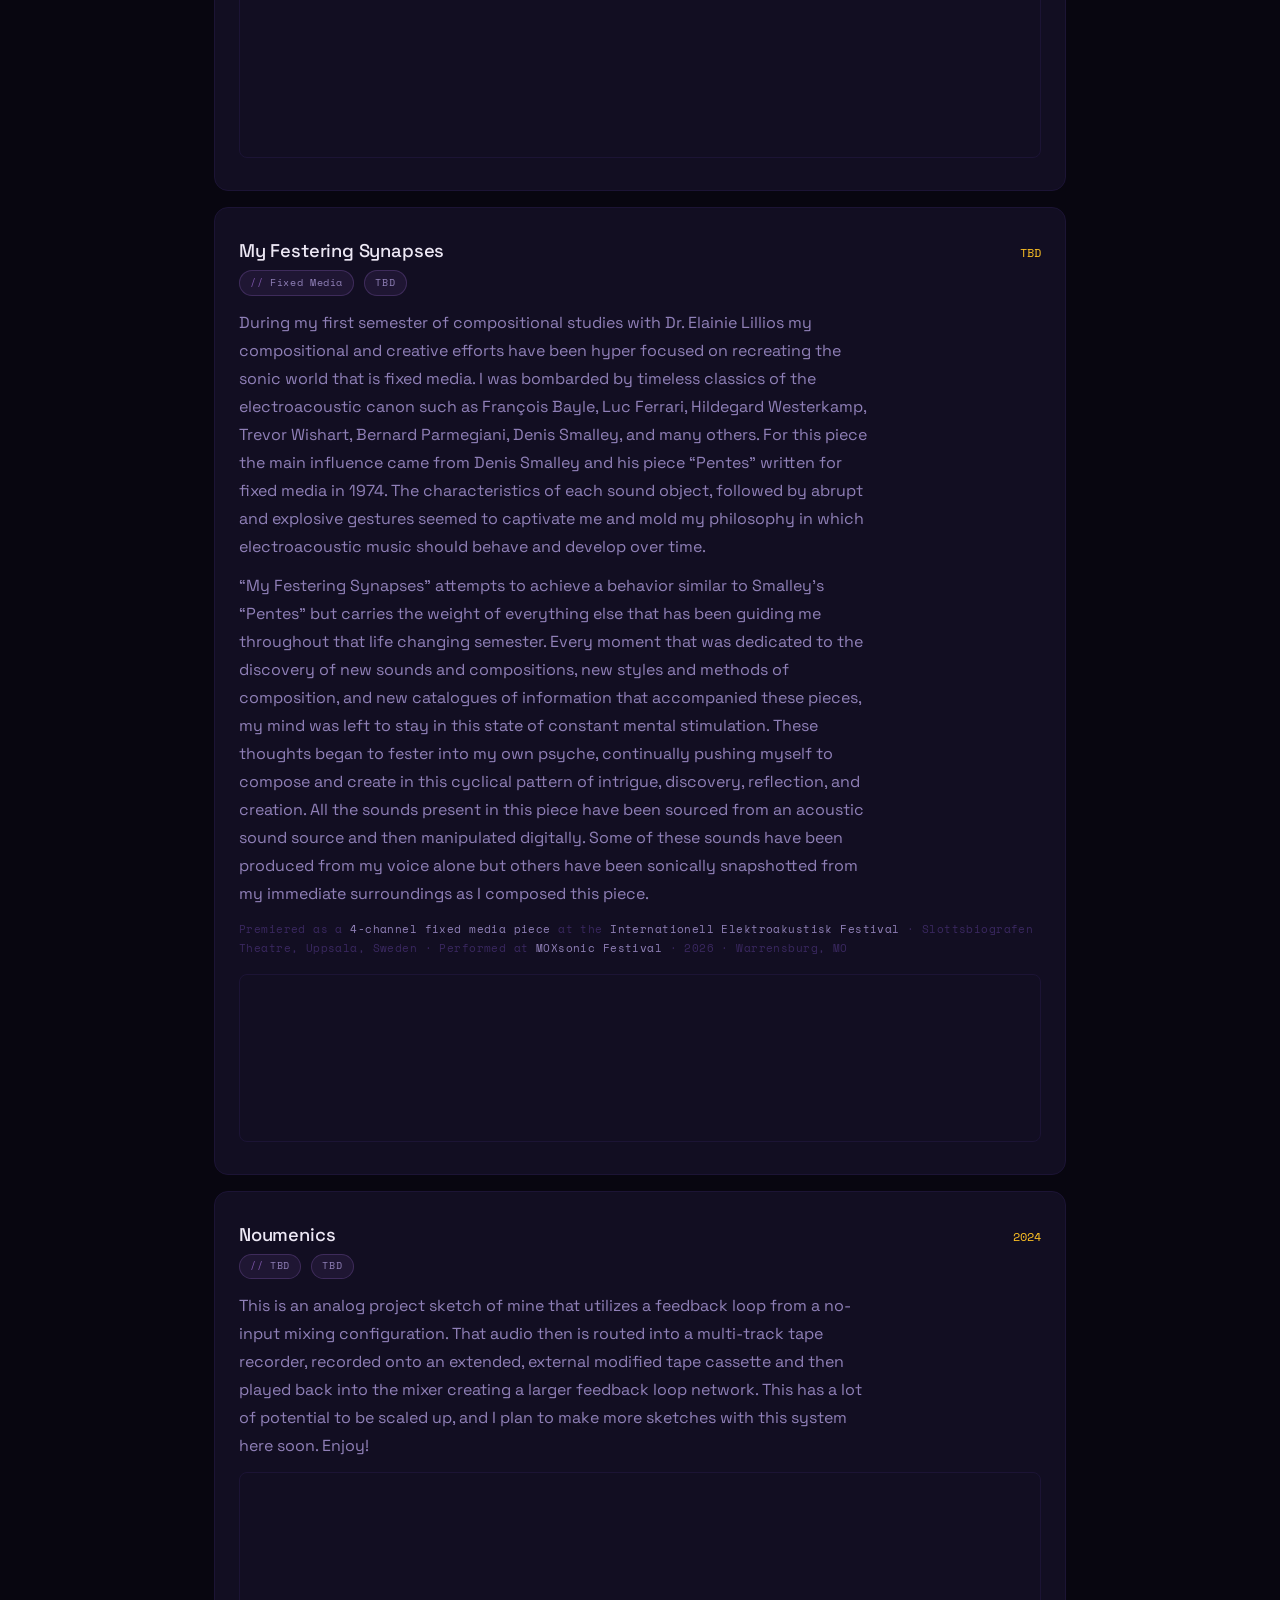
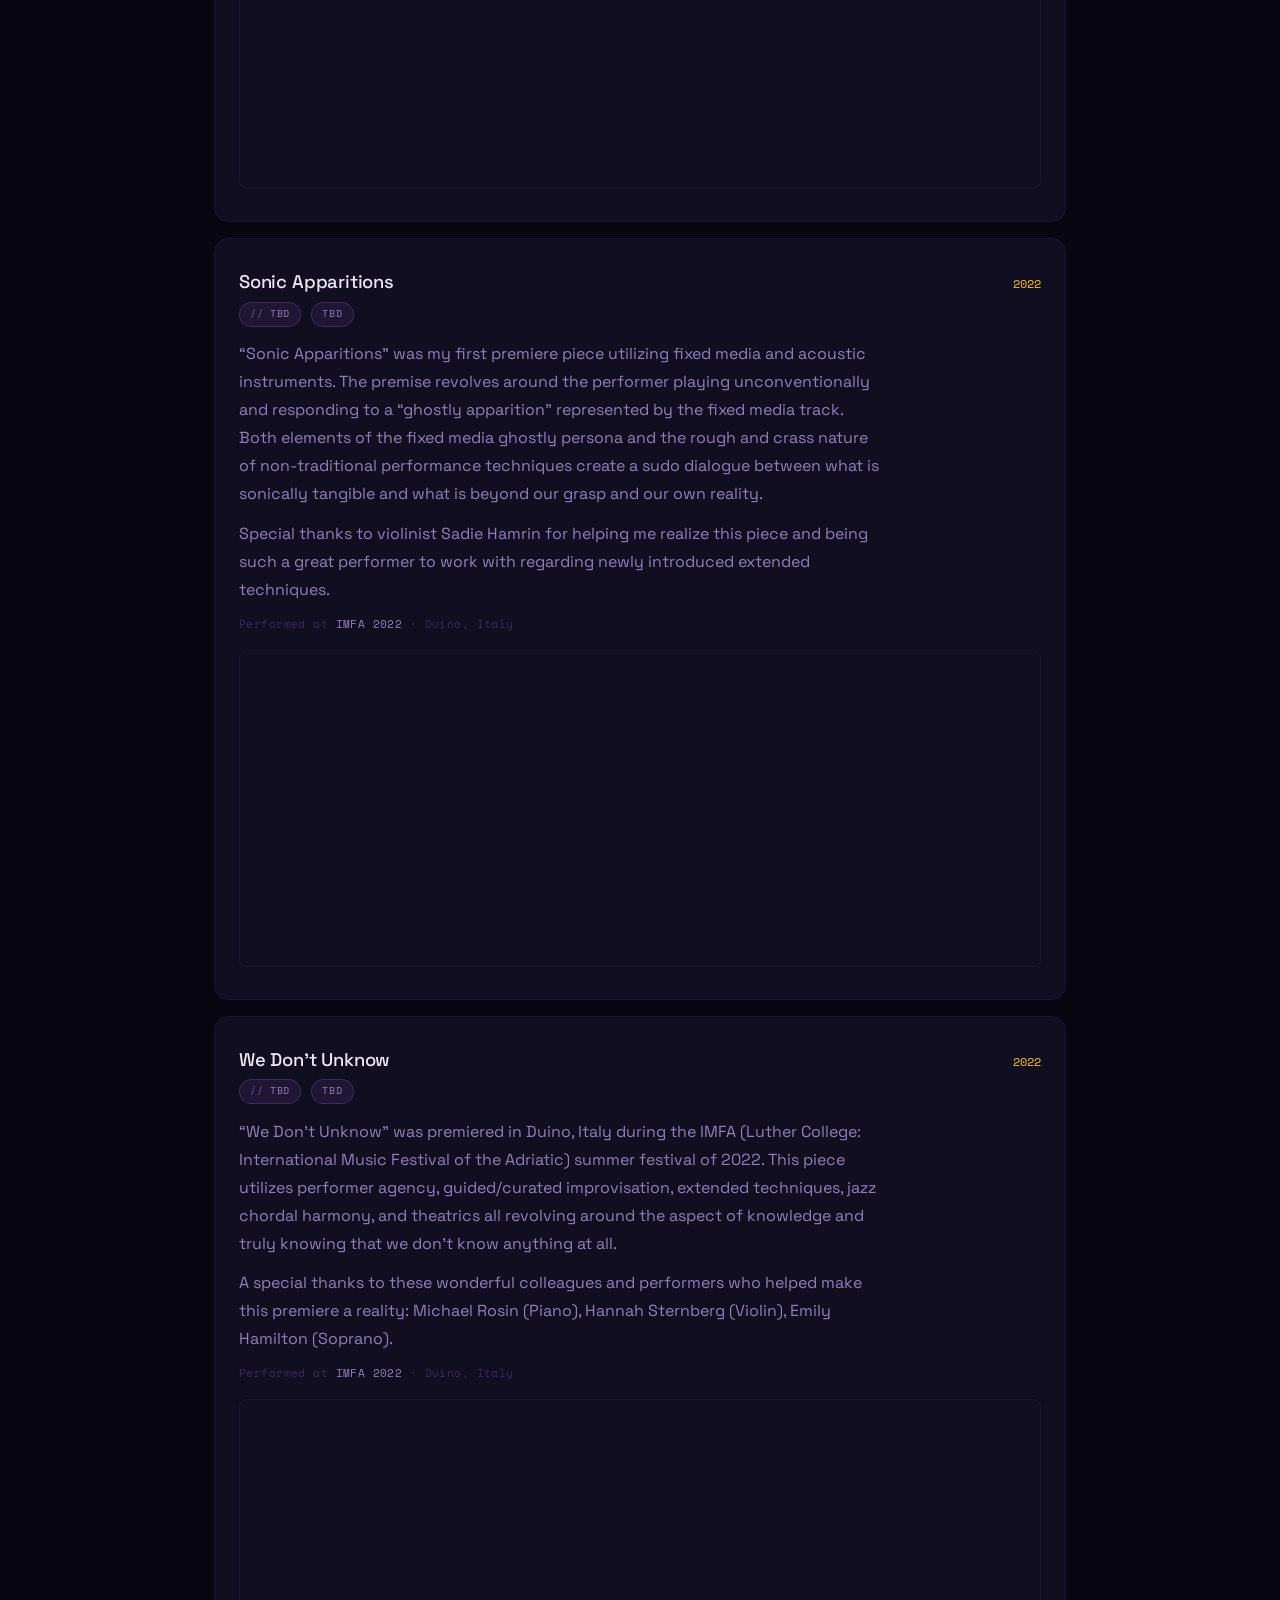
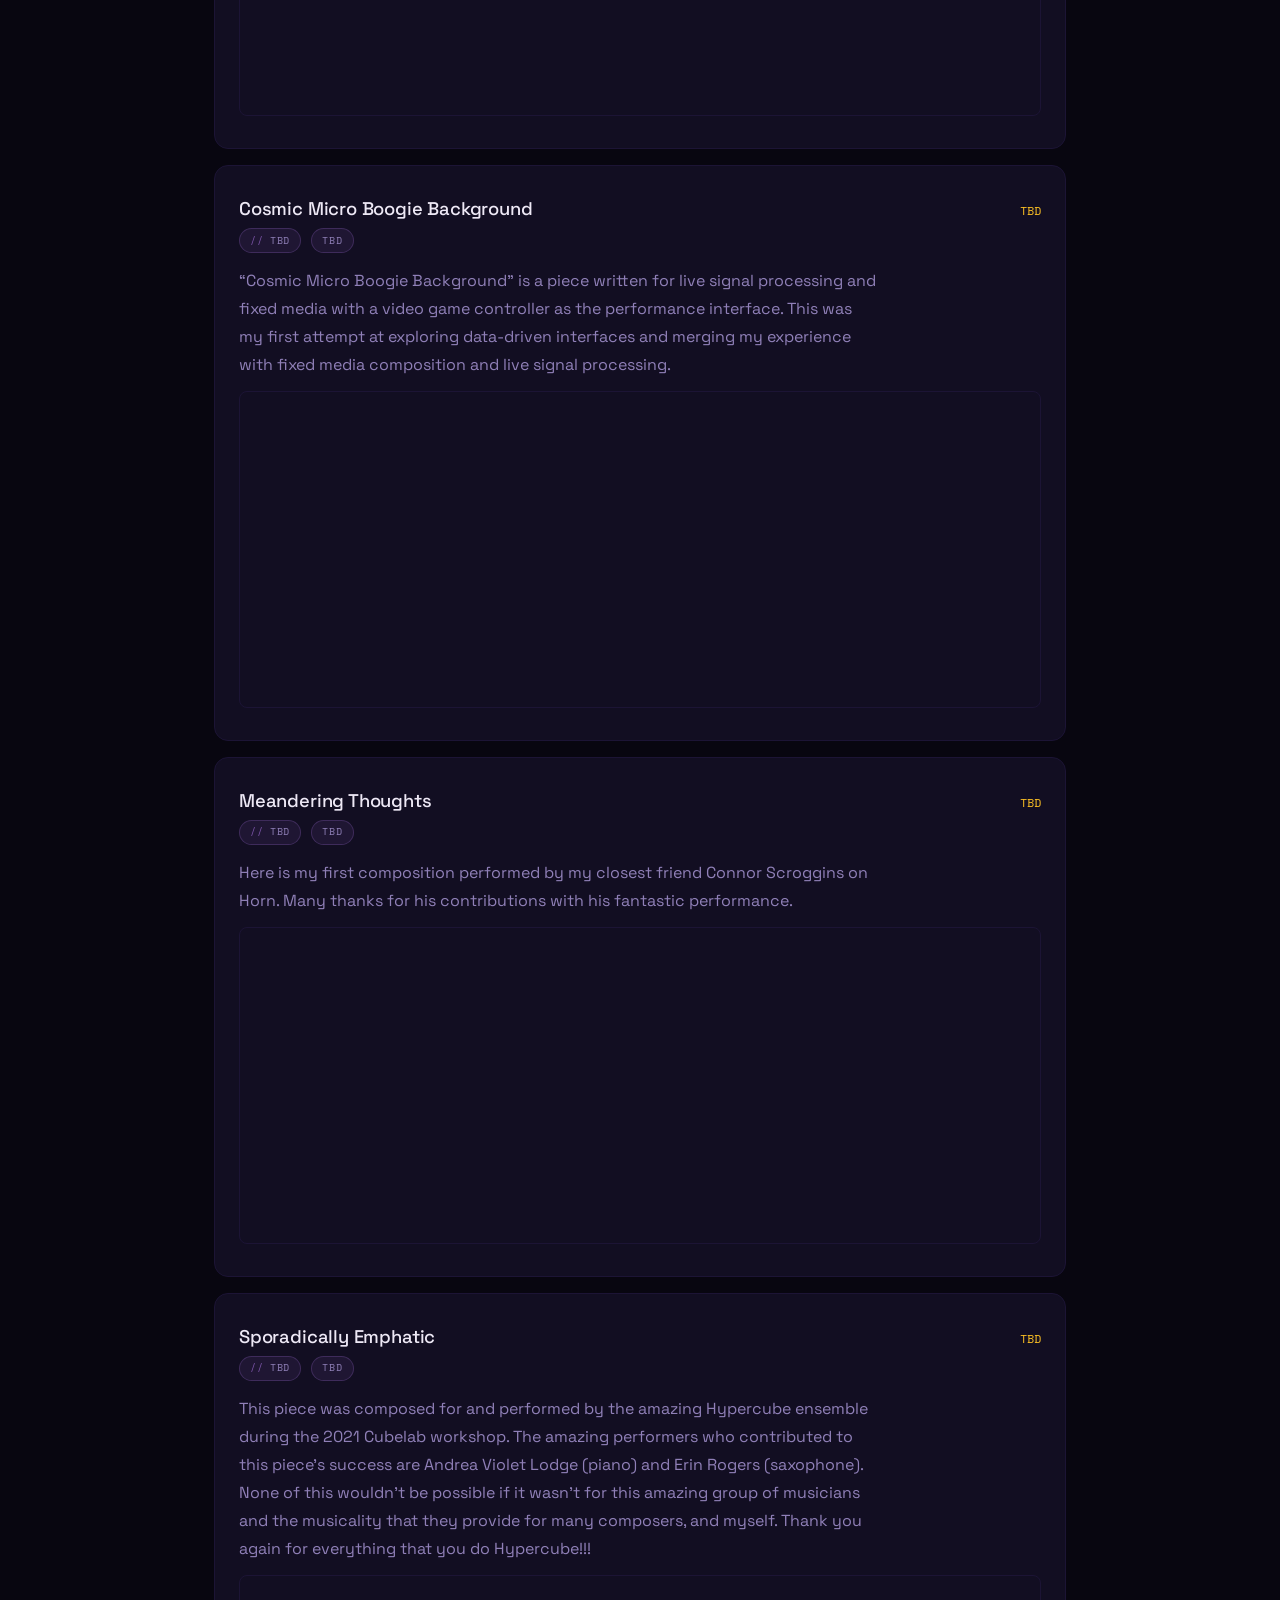
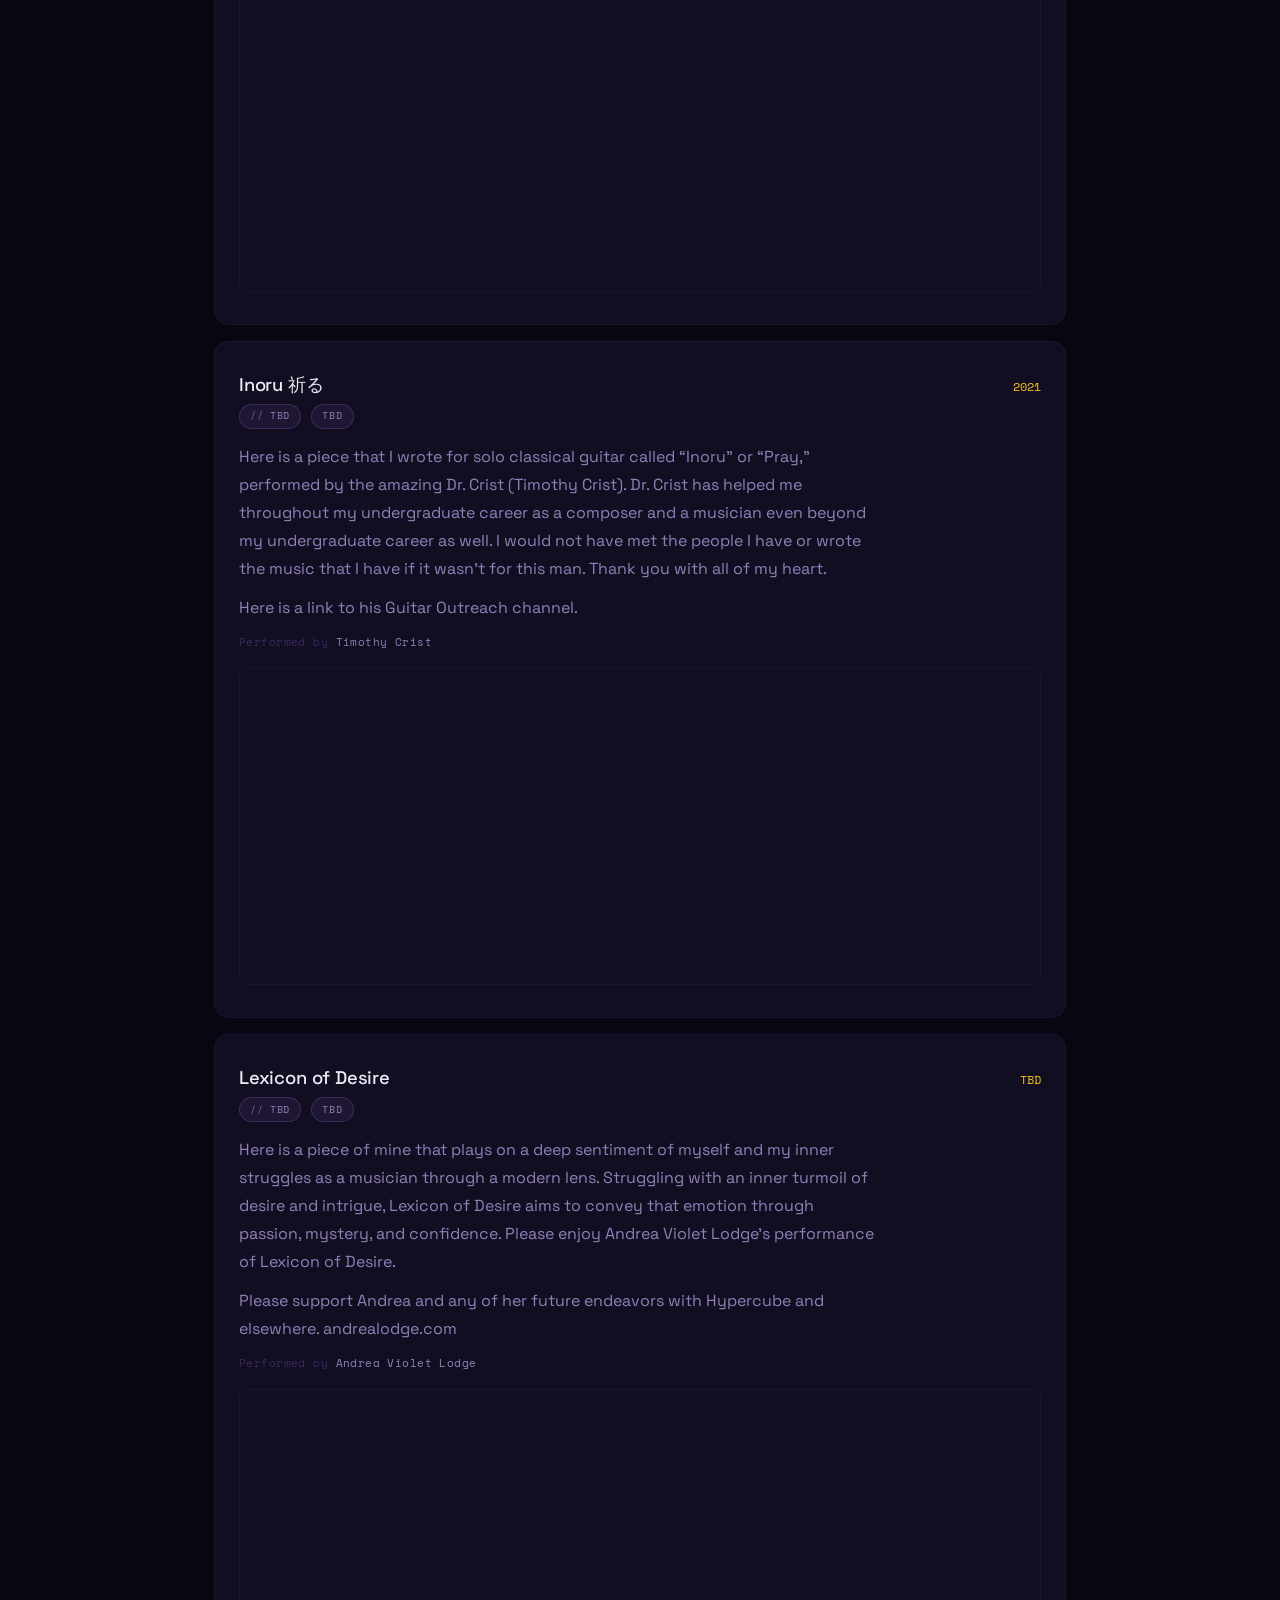
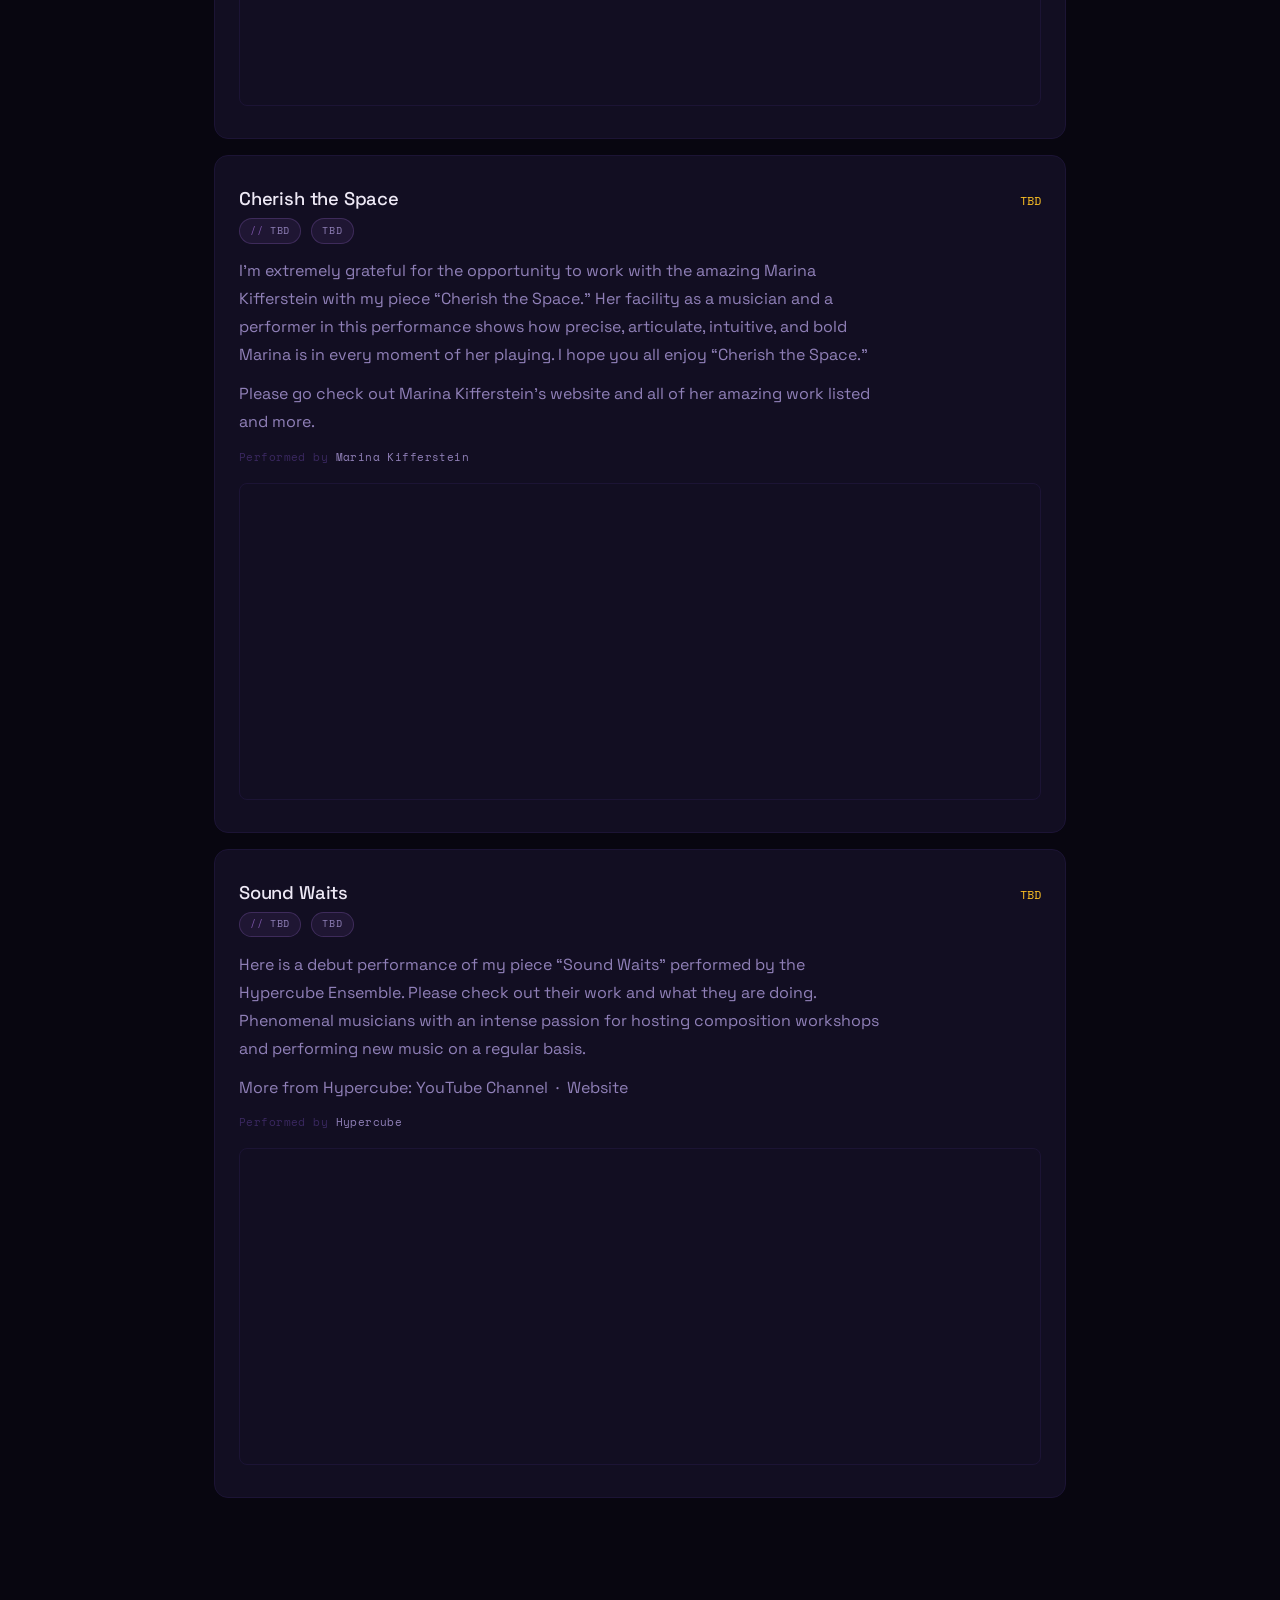
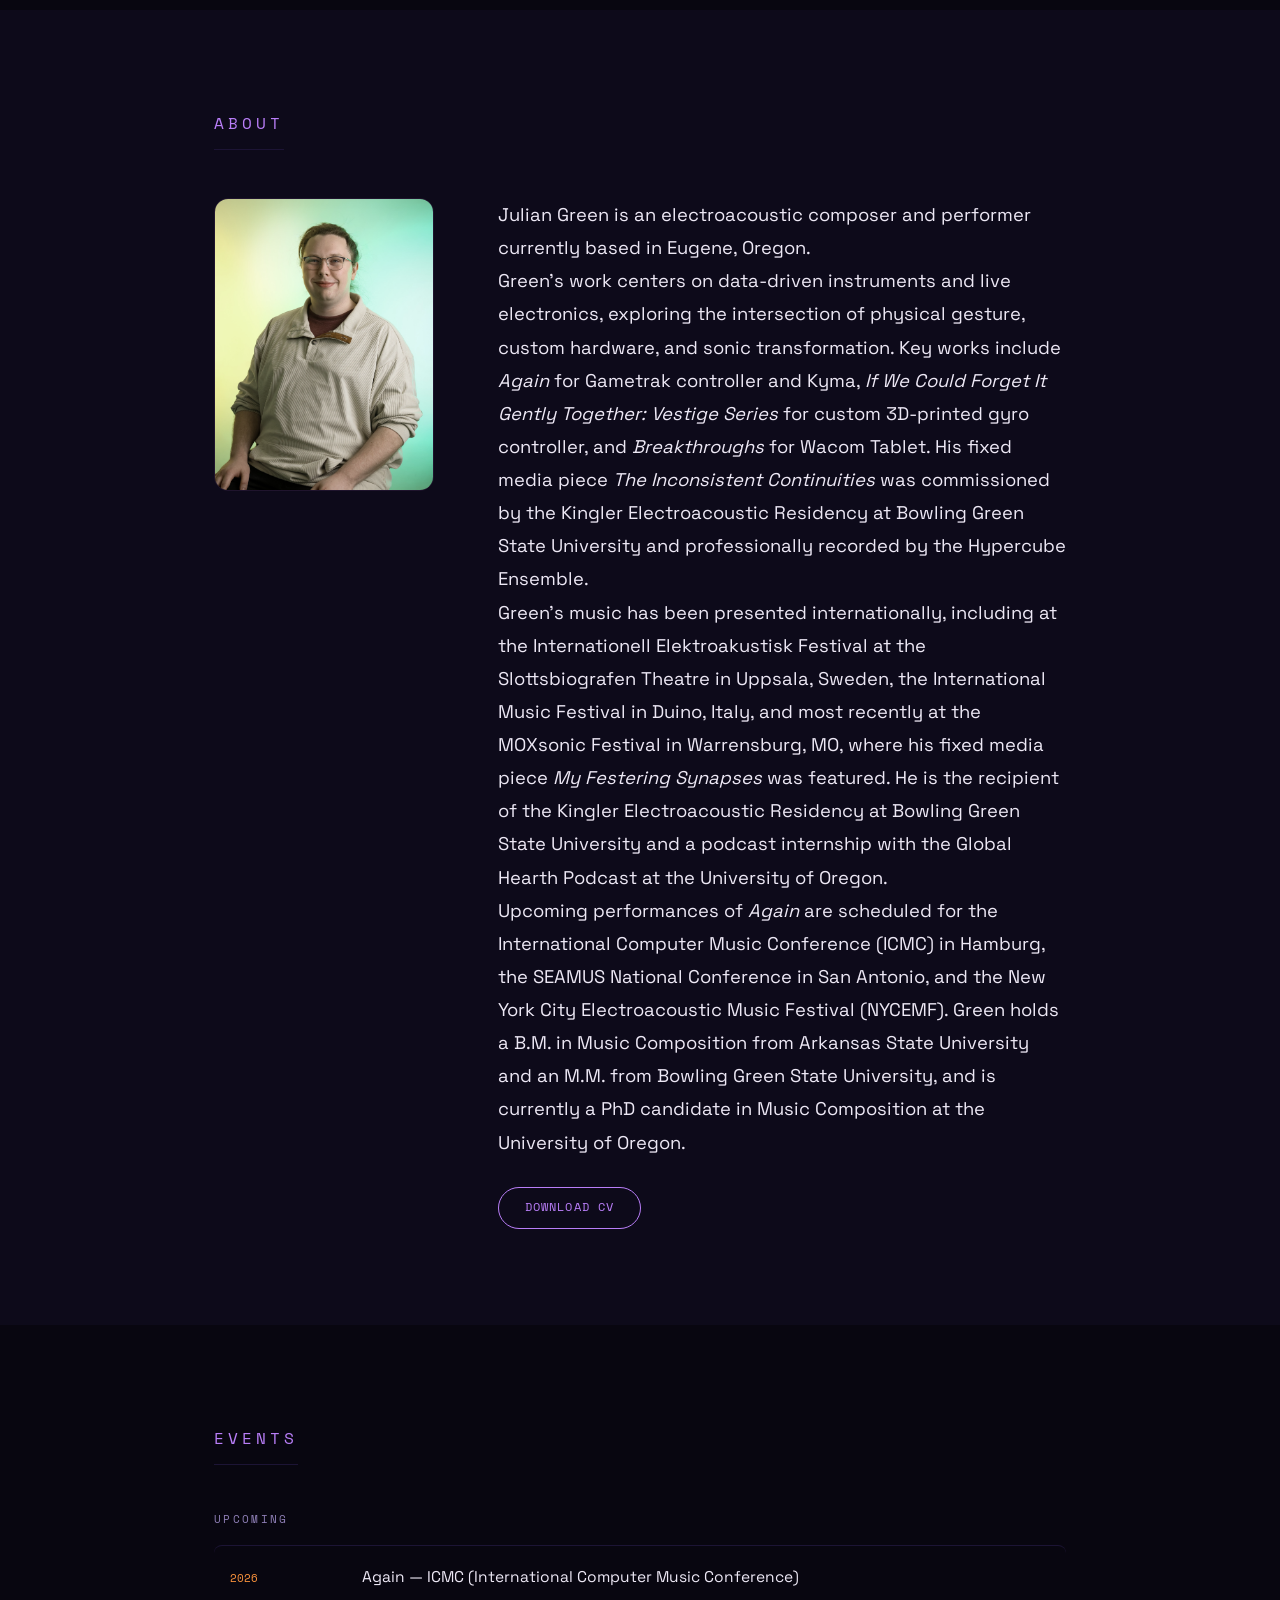
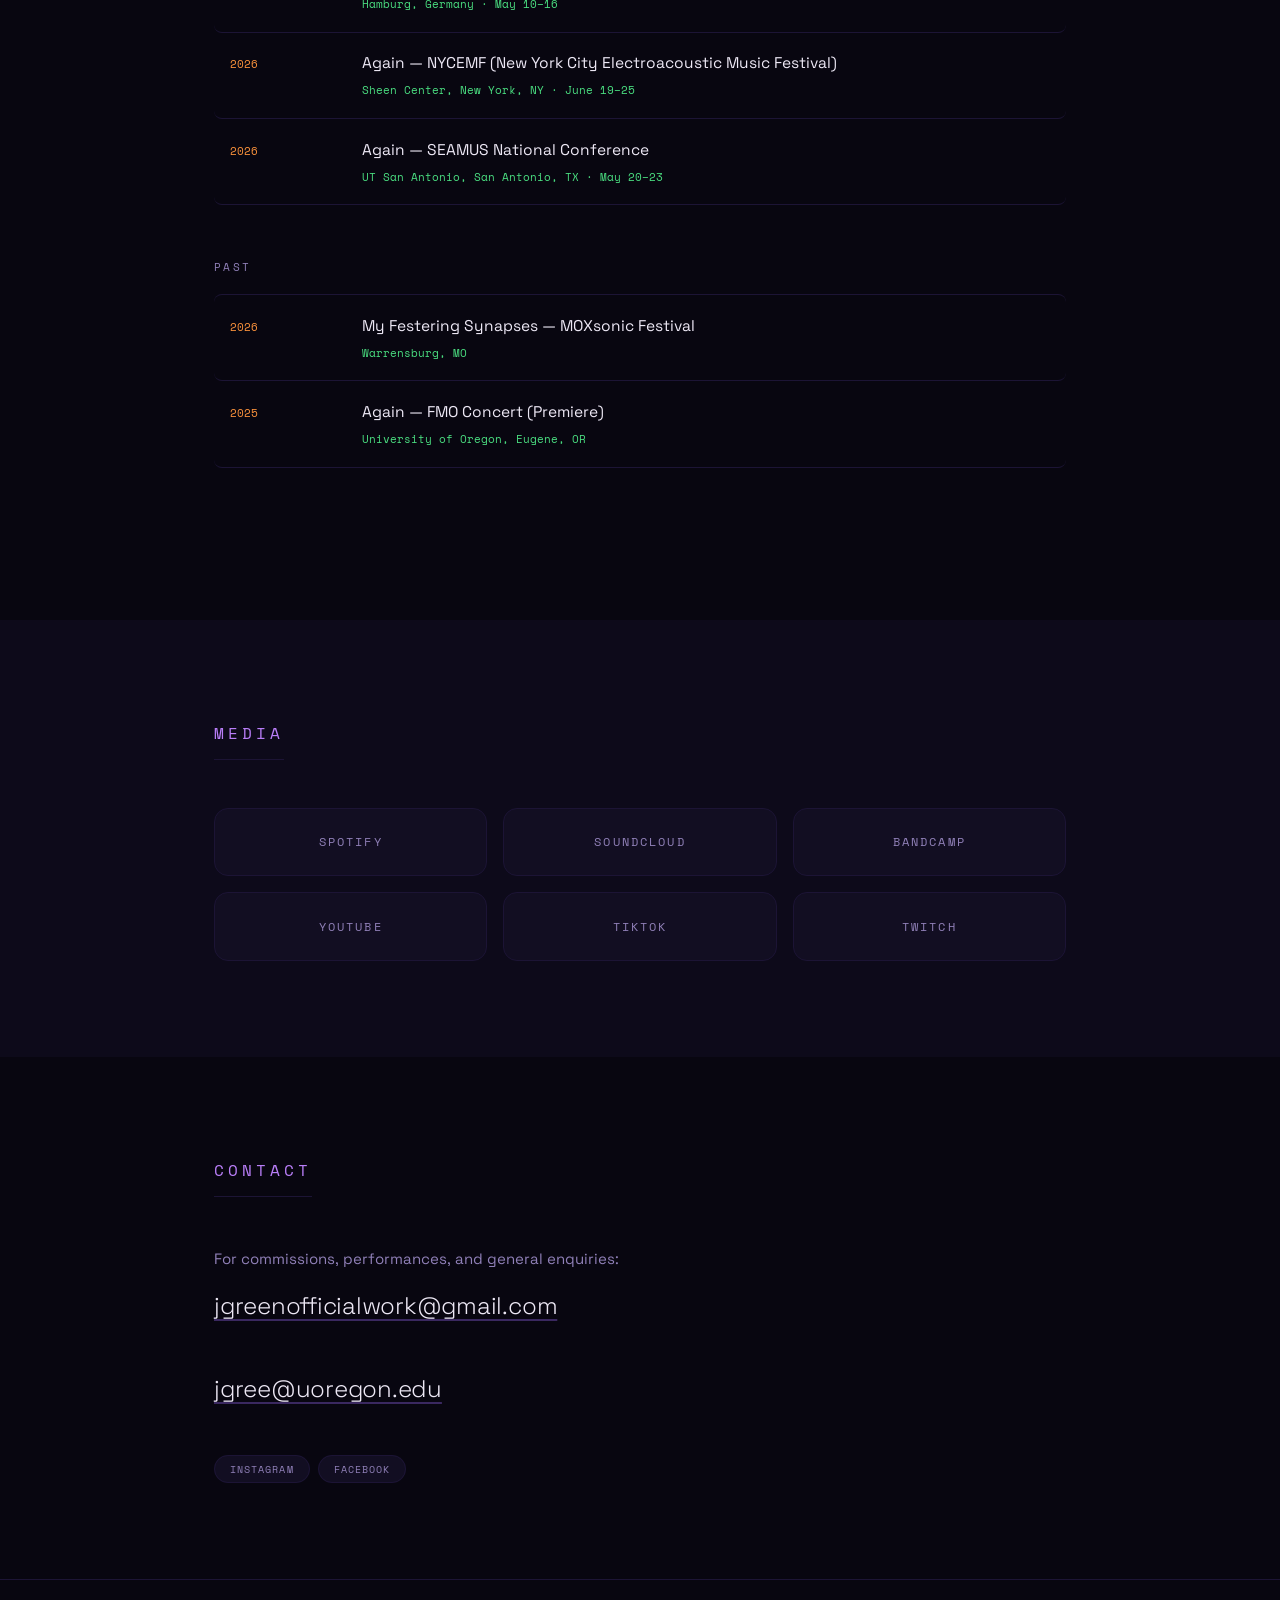
==== commit 5c6637a0: "Add Sound Waits description with Hypercube links" ====
--- a/index.html
+++ b/index.html
@@ -403,7 +403,8 @@
               <span class="work-format">TBD</span>
               <span class="work-duration">TBD</span>
             </div>
-            <p class="work-notes">Description coming soon.</p>
+            <p class="work-notes">Here is a debut performance of my piece “Sound Waits” performed by the <a href="https://www.hypercubemusic.org/" target="_blank" rel="noopener">Hypercube Ensemble</a>. Please check out their work and what they are doing. Phenomenal musicians with an intense passion for hosting composition workshops and performing new music on a regular basis.</p>
+            <p class="work-notes">More from Hypercube: <a href="https://www.youtube.com/@hypercubeensemble8107" target="_blank" rel="noopener">YouTube Channel</a> &nbsp;&middot;&nbsp; <a href="https://www.hypercubemusic.org/" target="_blank" rel="noopener">Website</a></p>
             <p class="work-premiere">
               Performed by <strong>Hypercube</strong>
             </p>
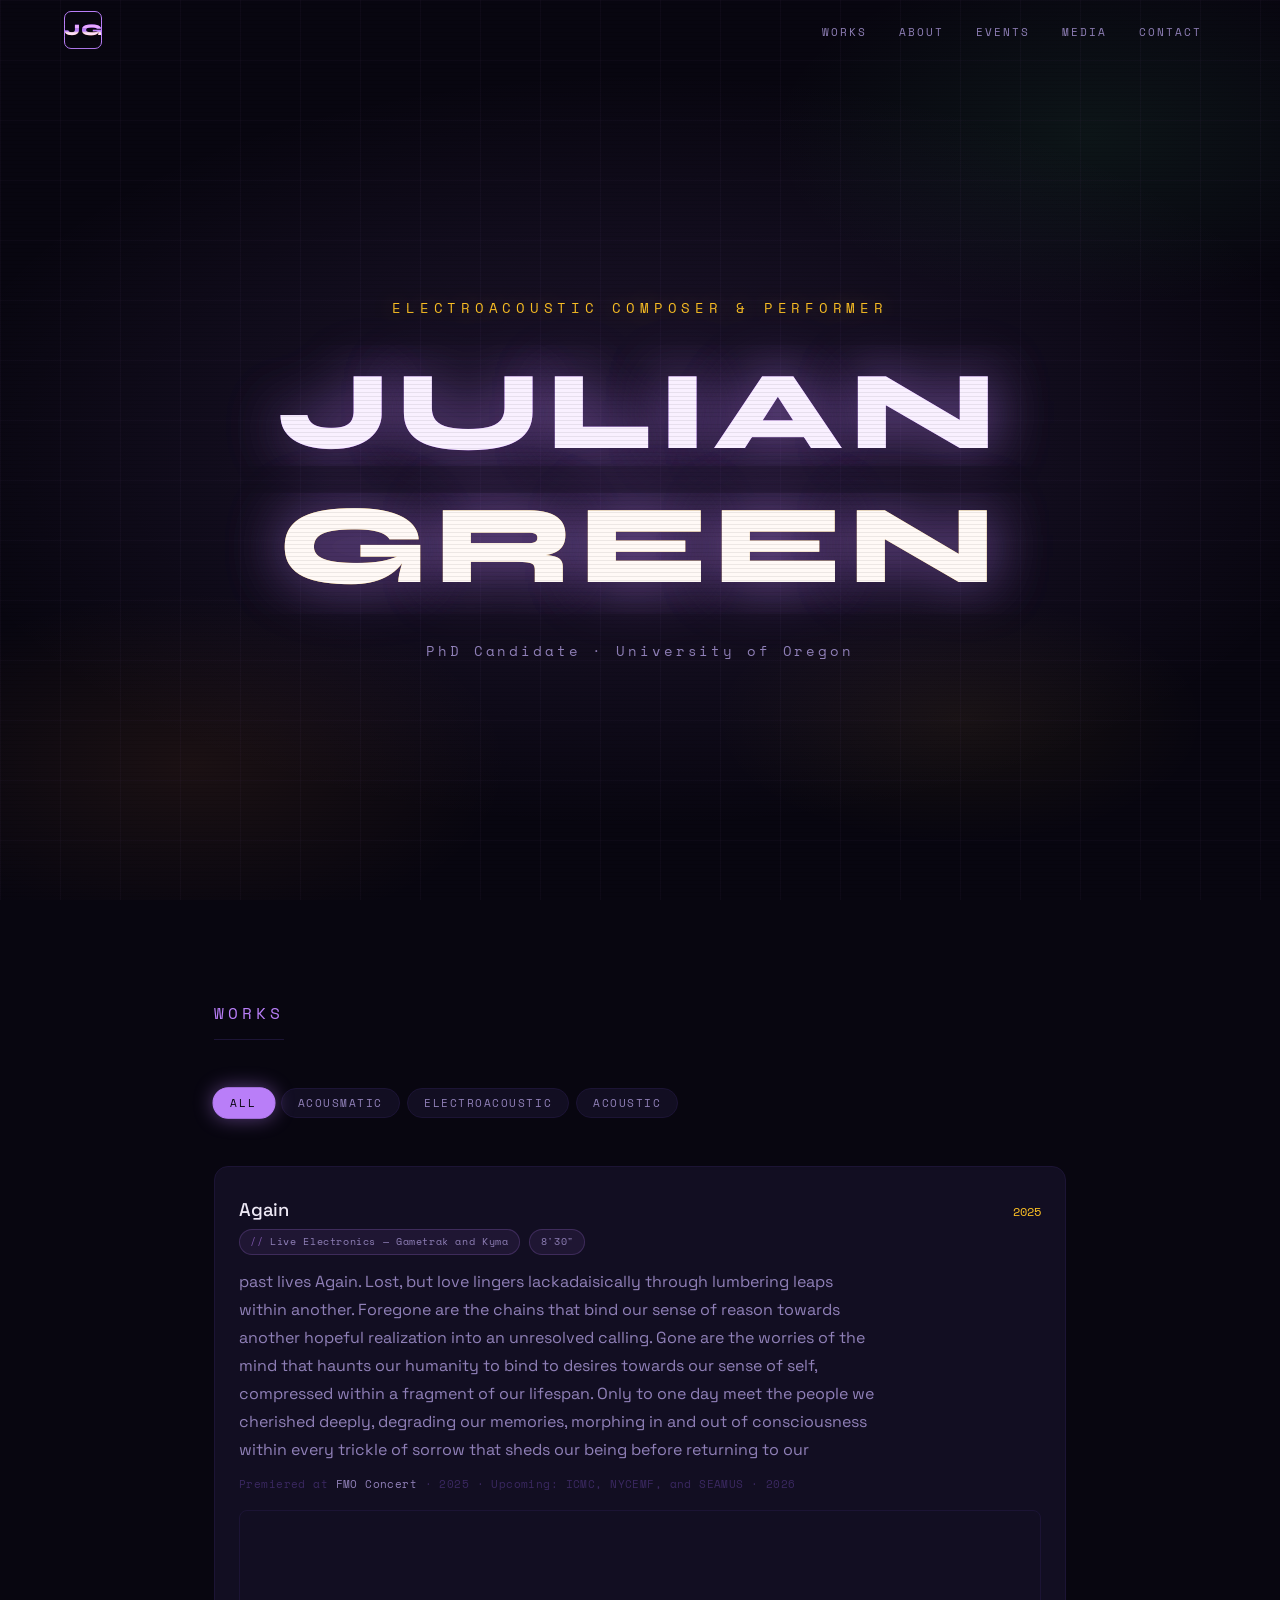
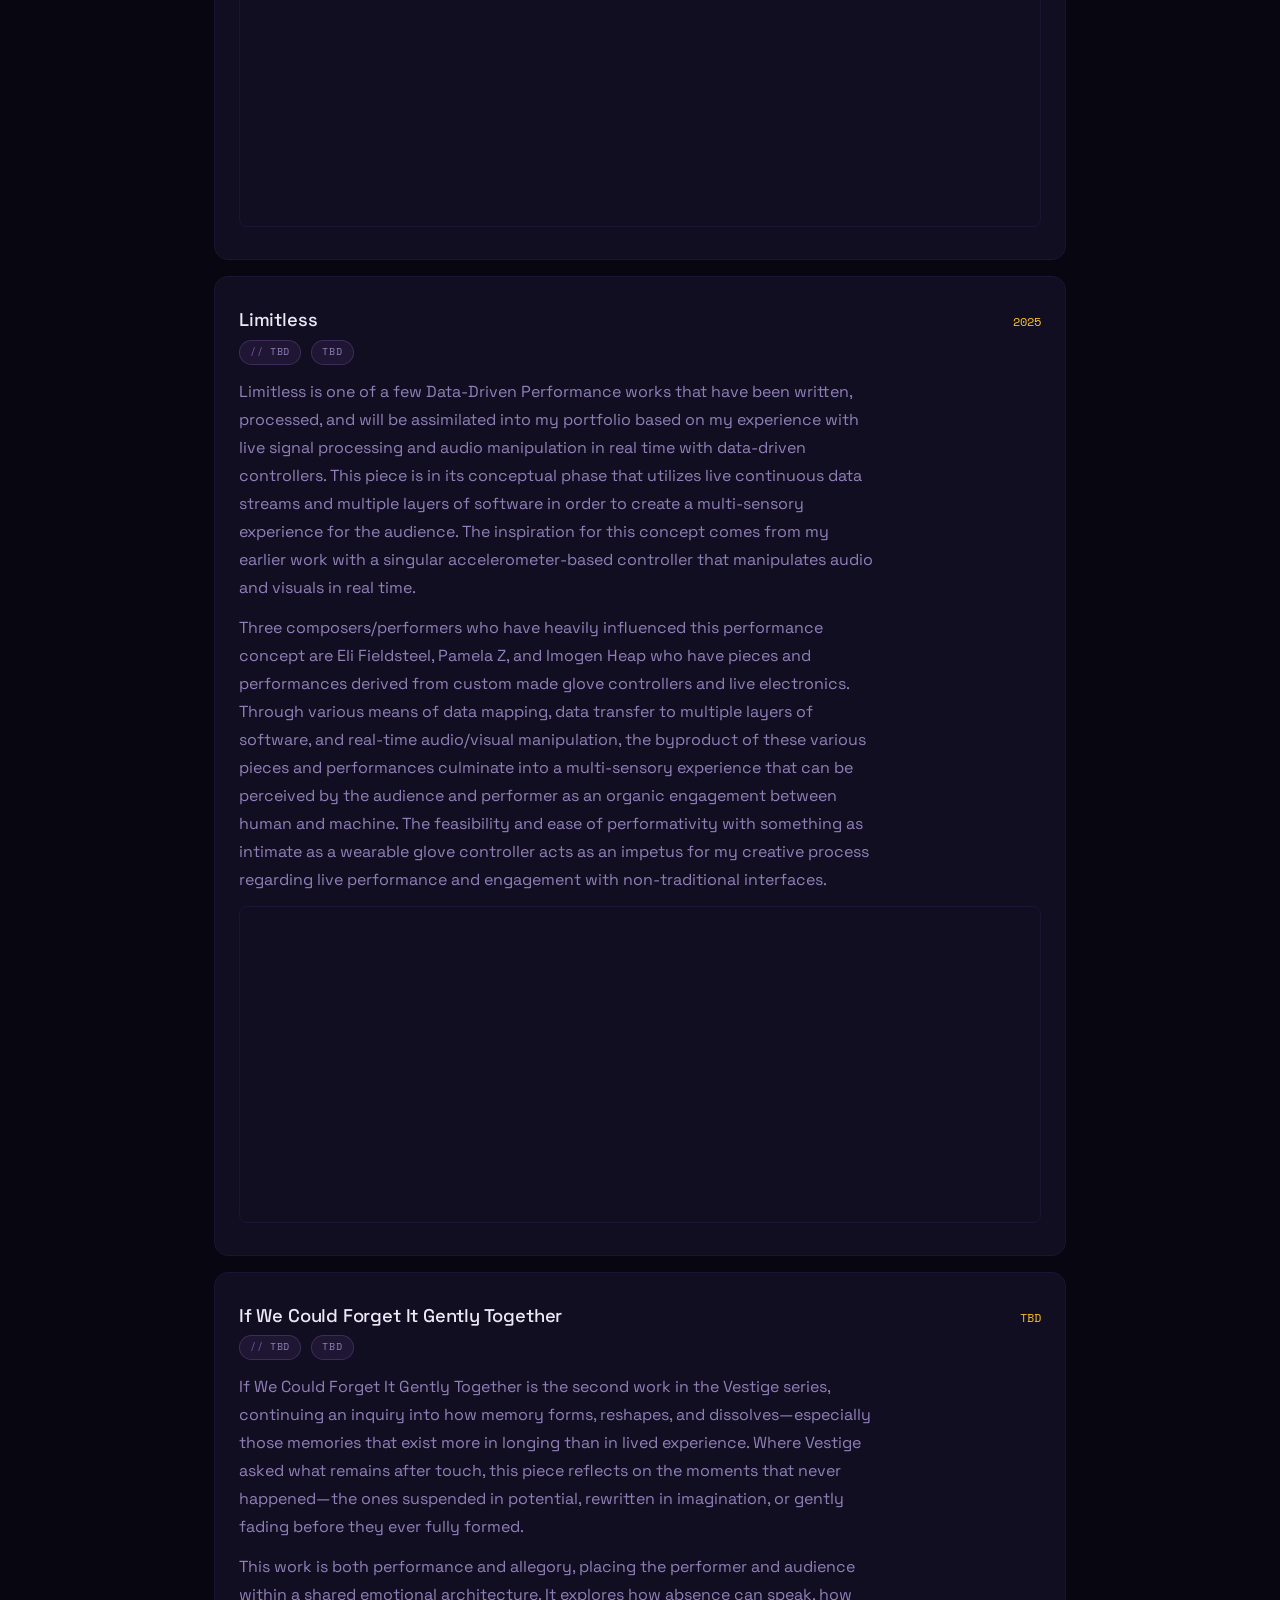
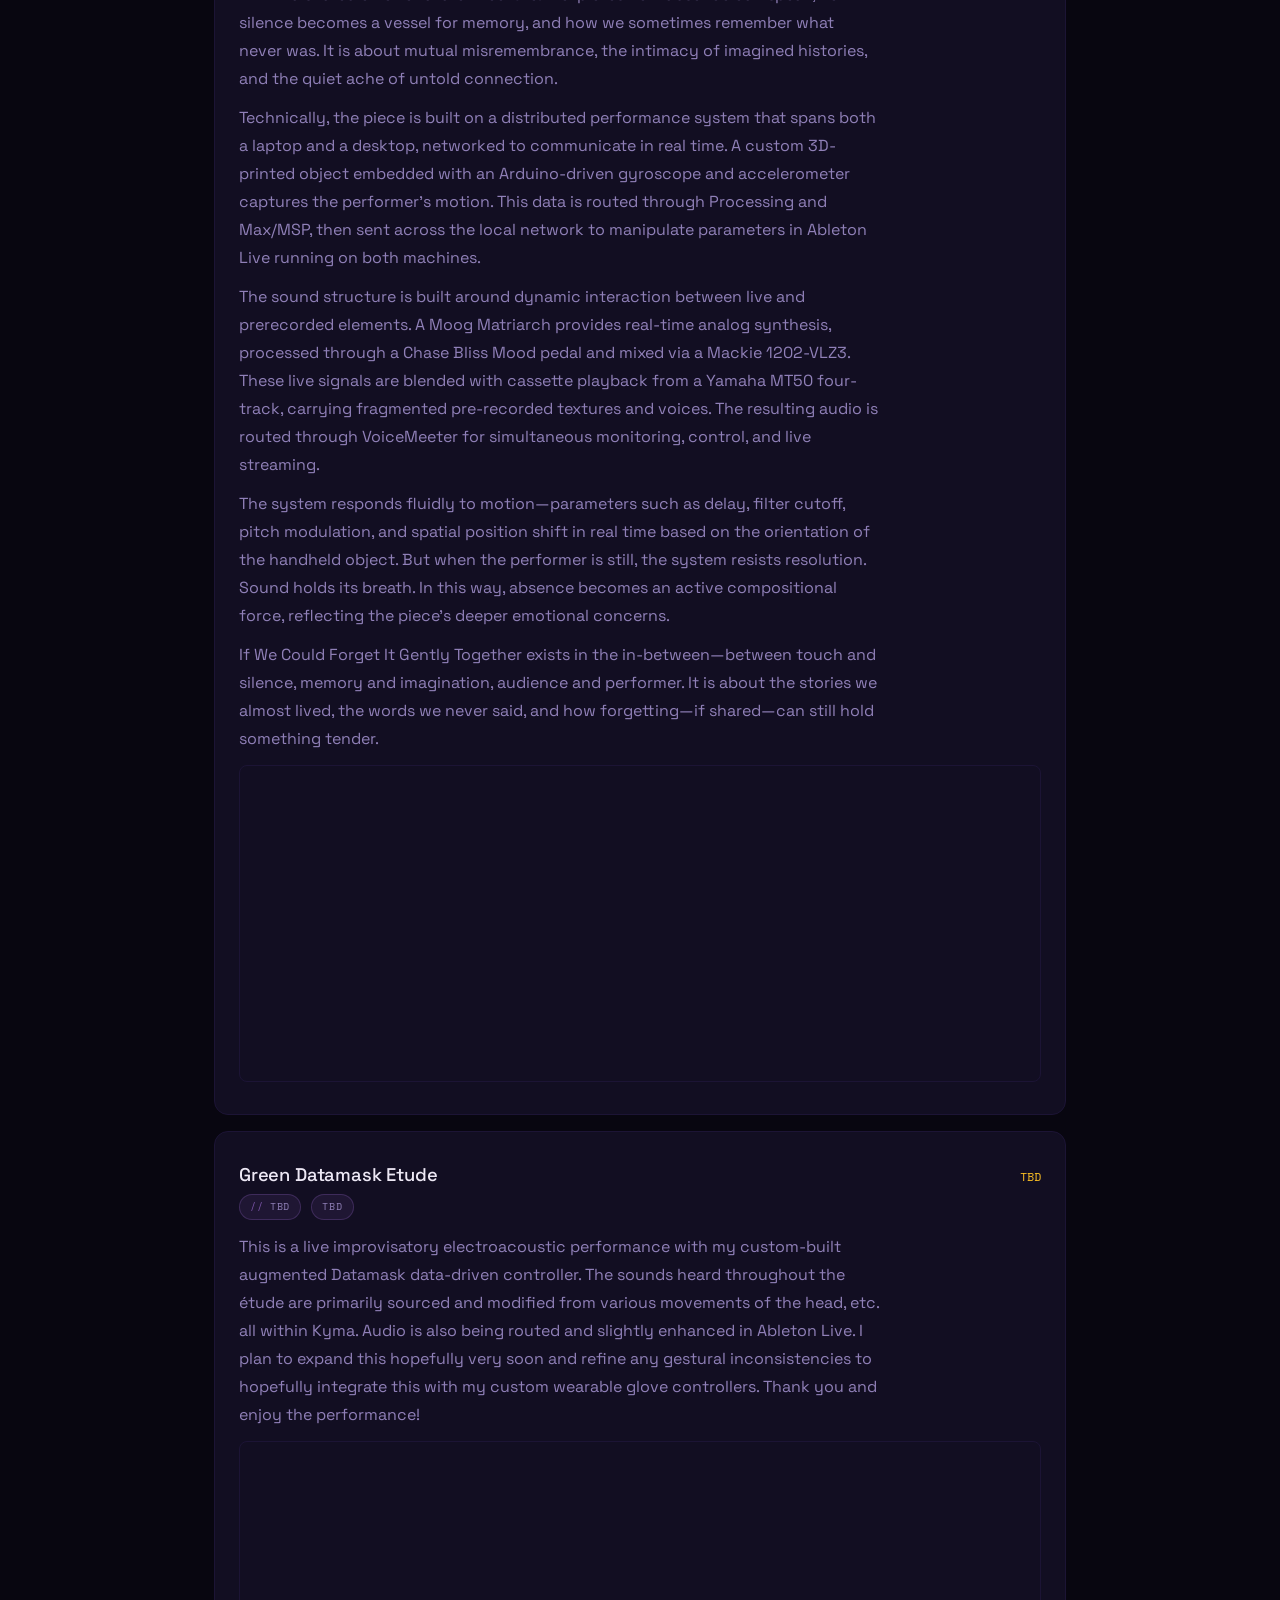
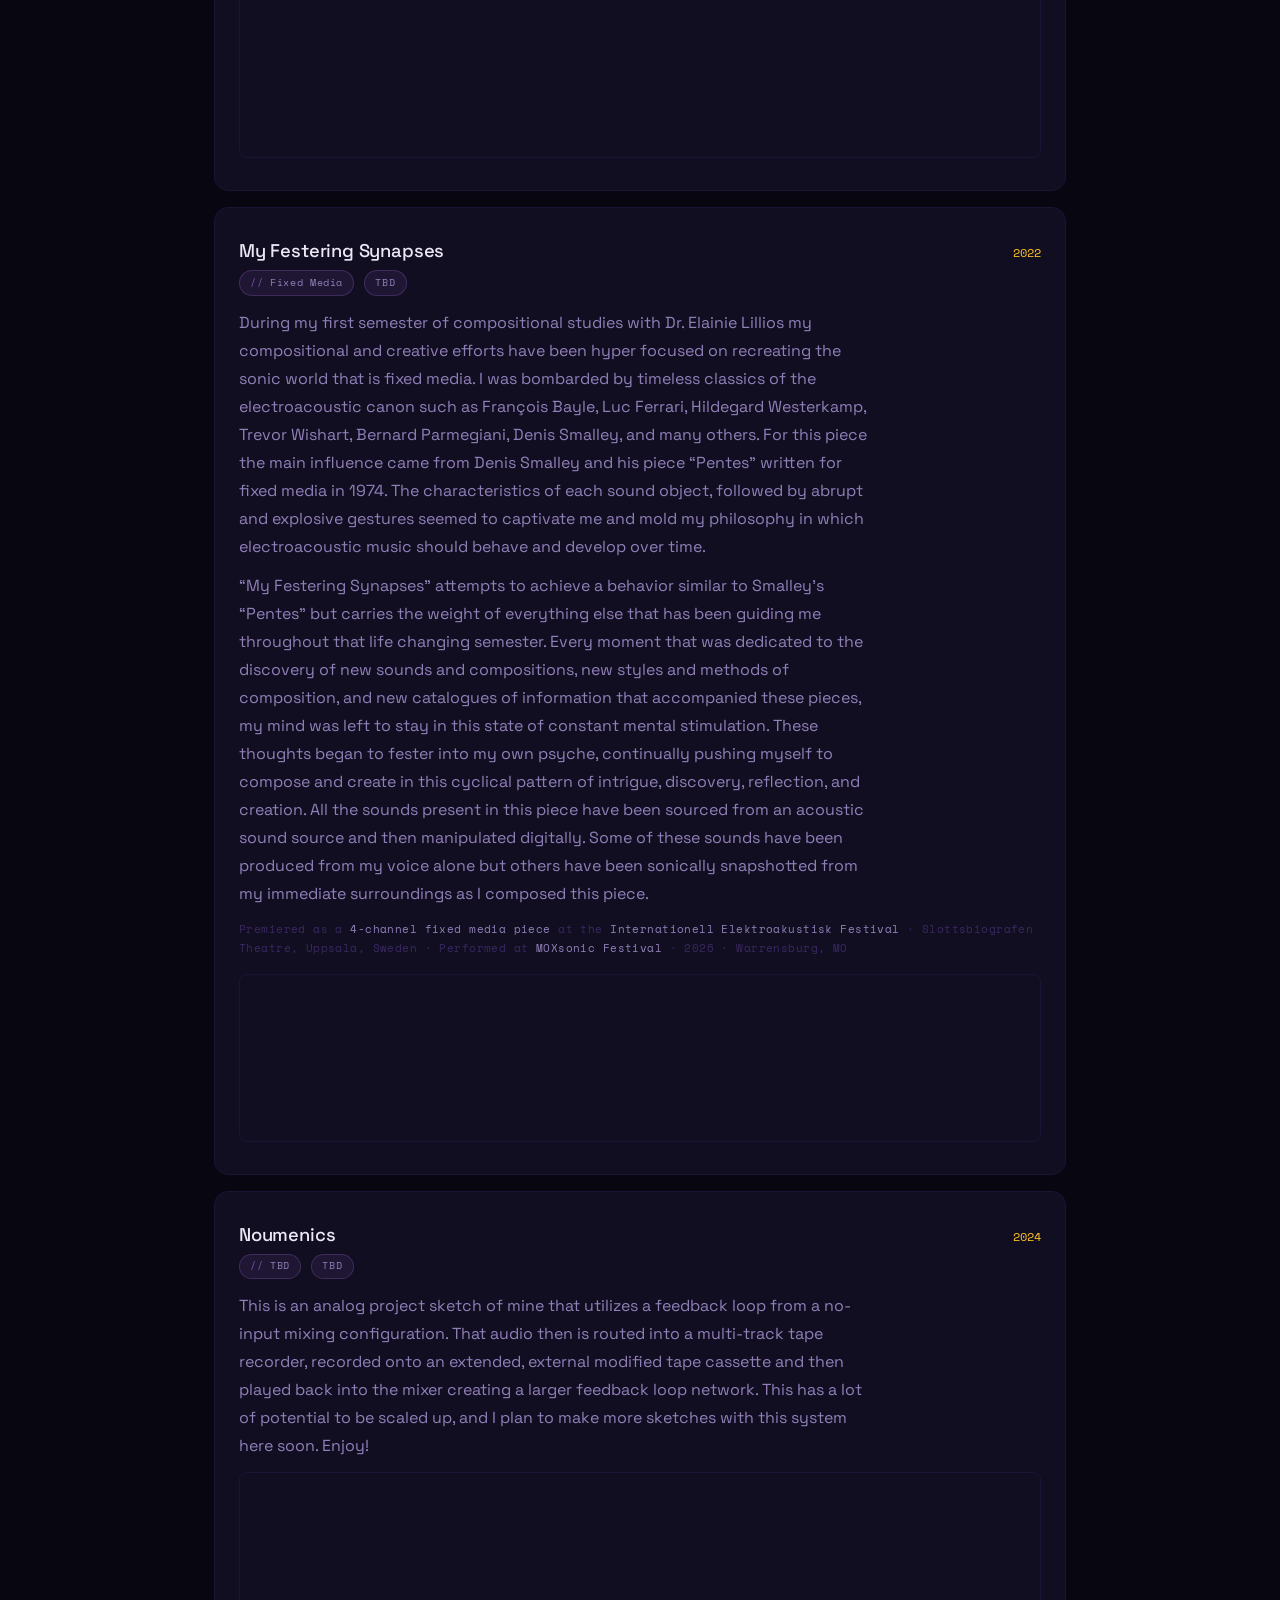
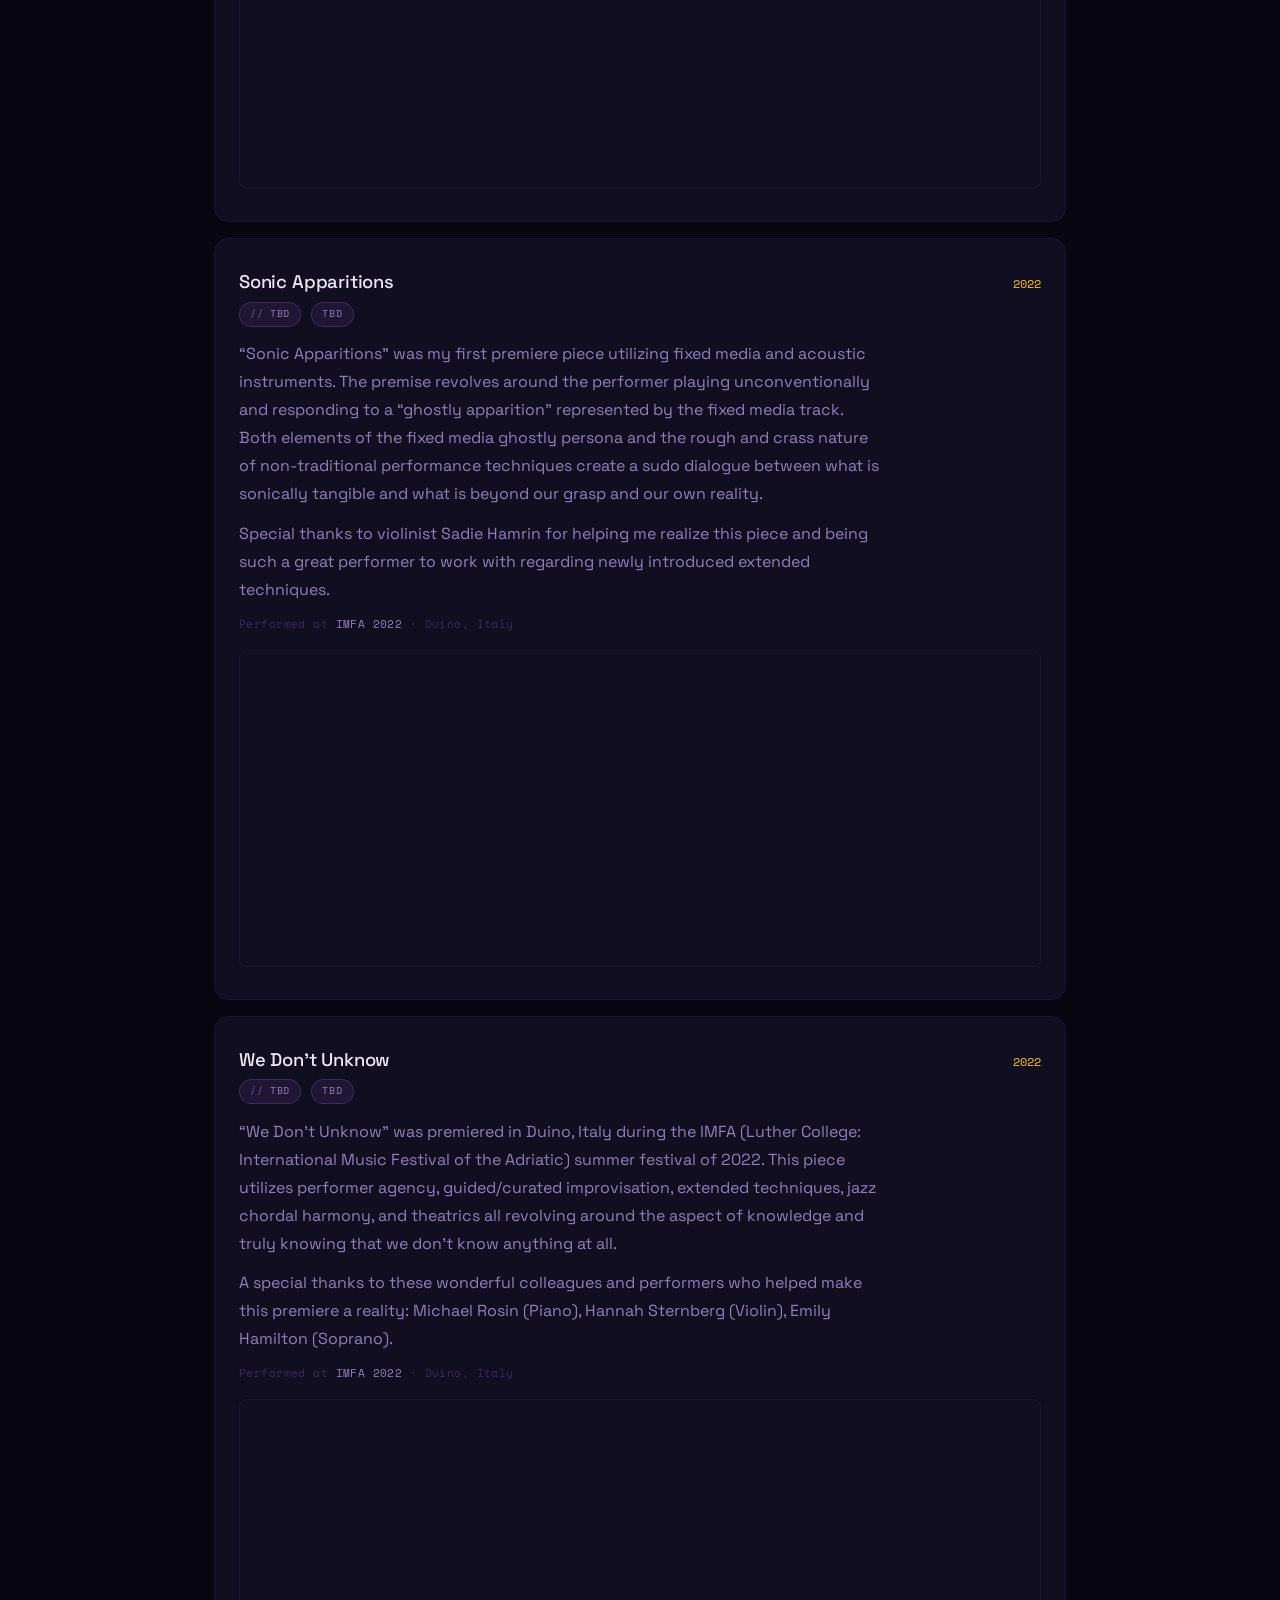
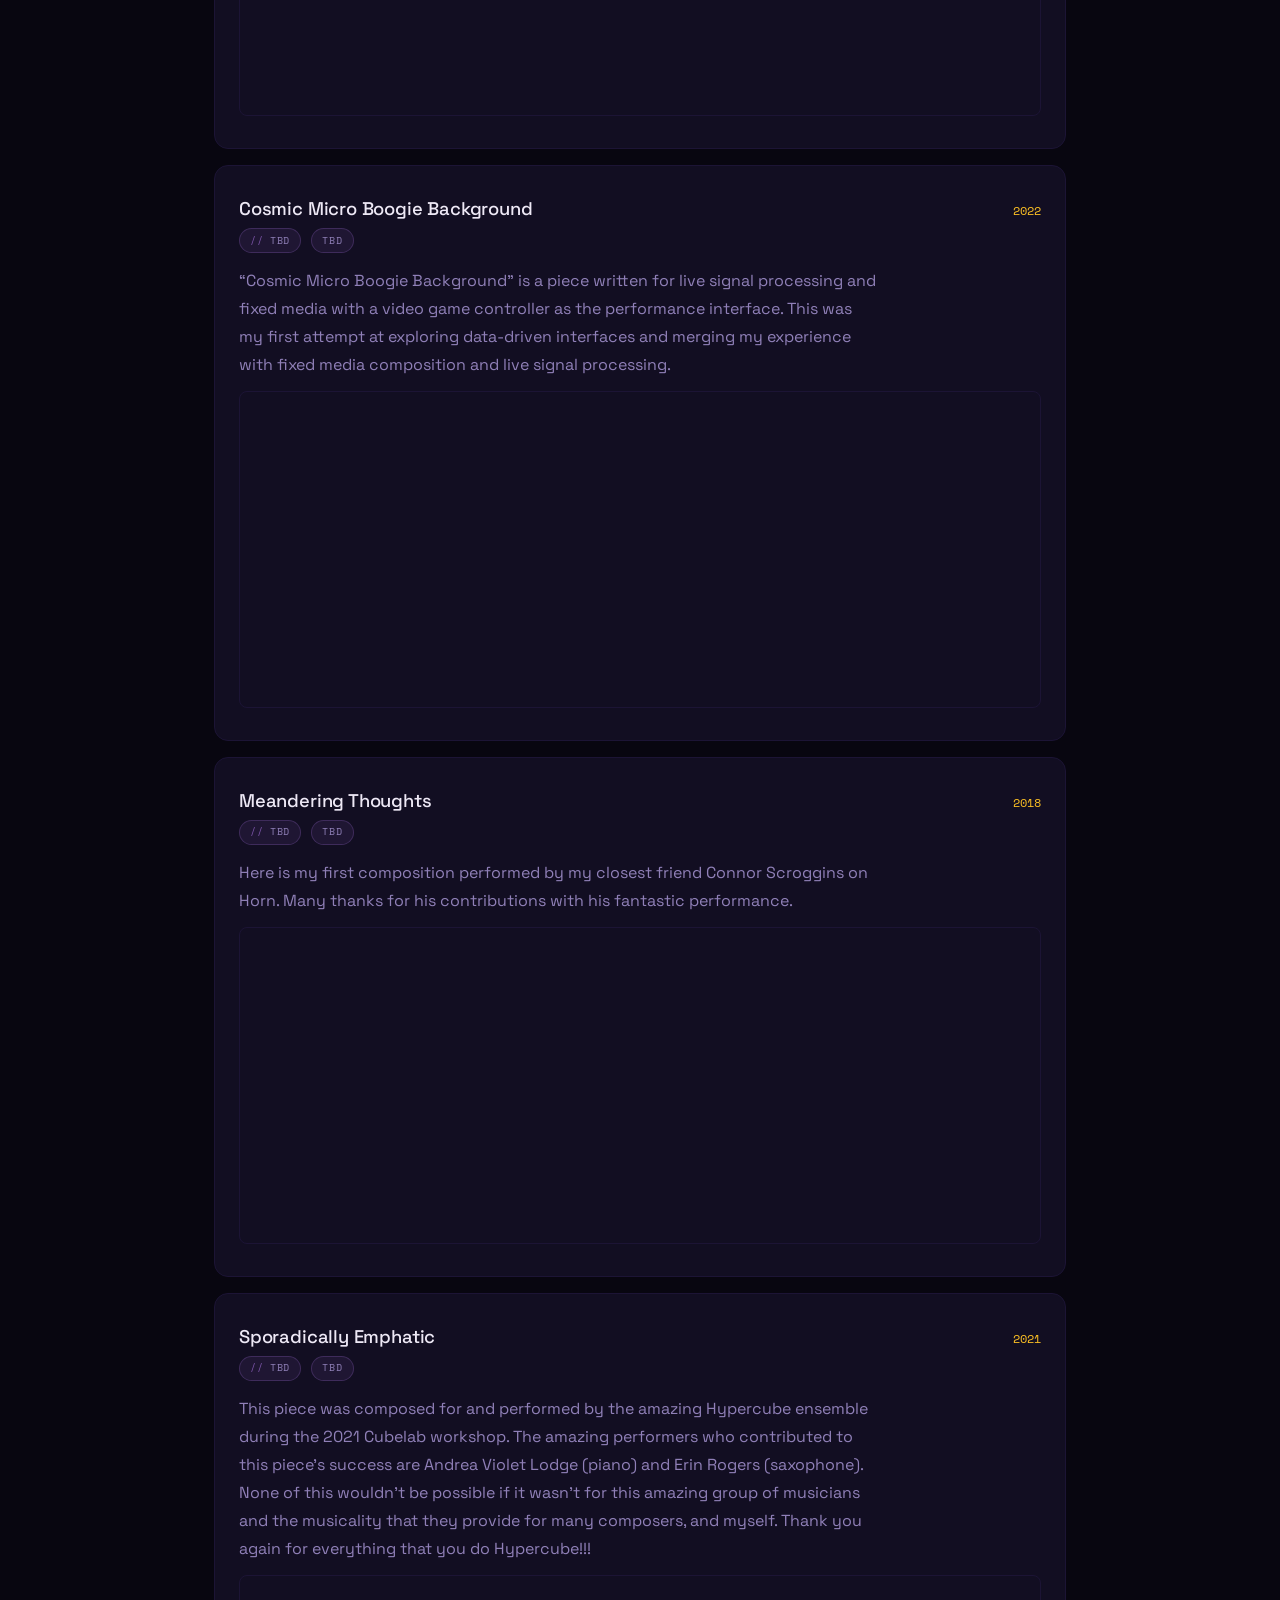
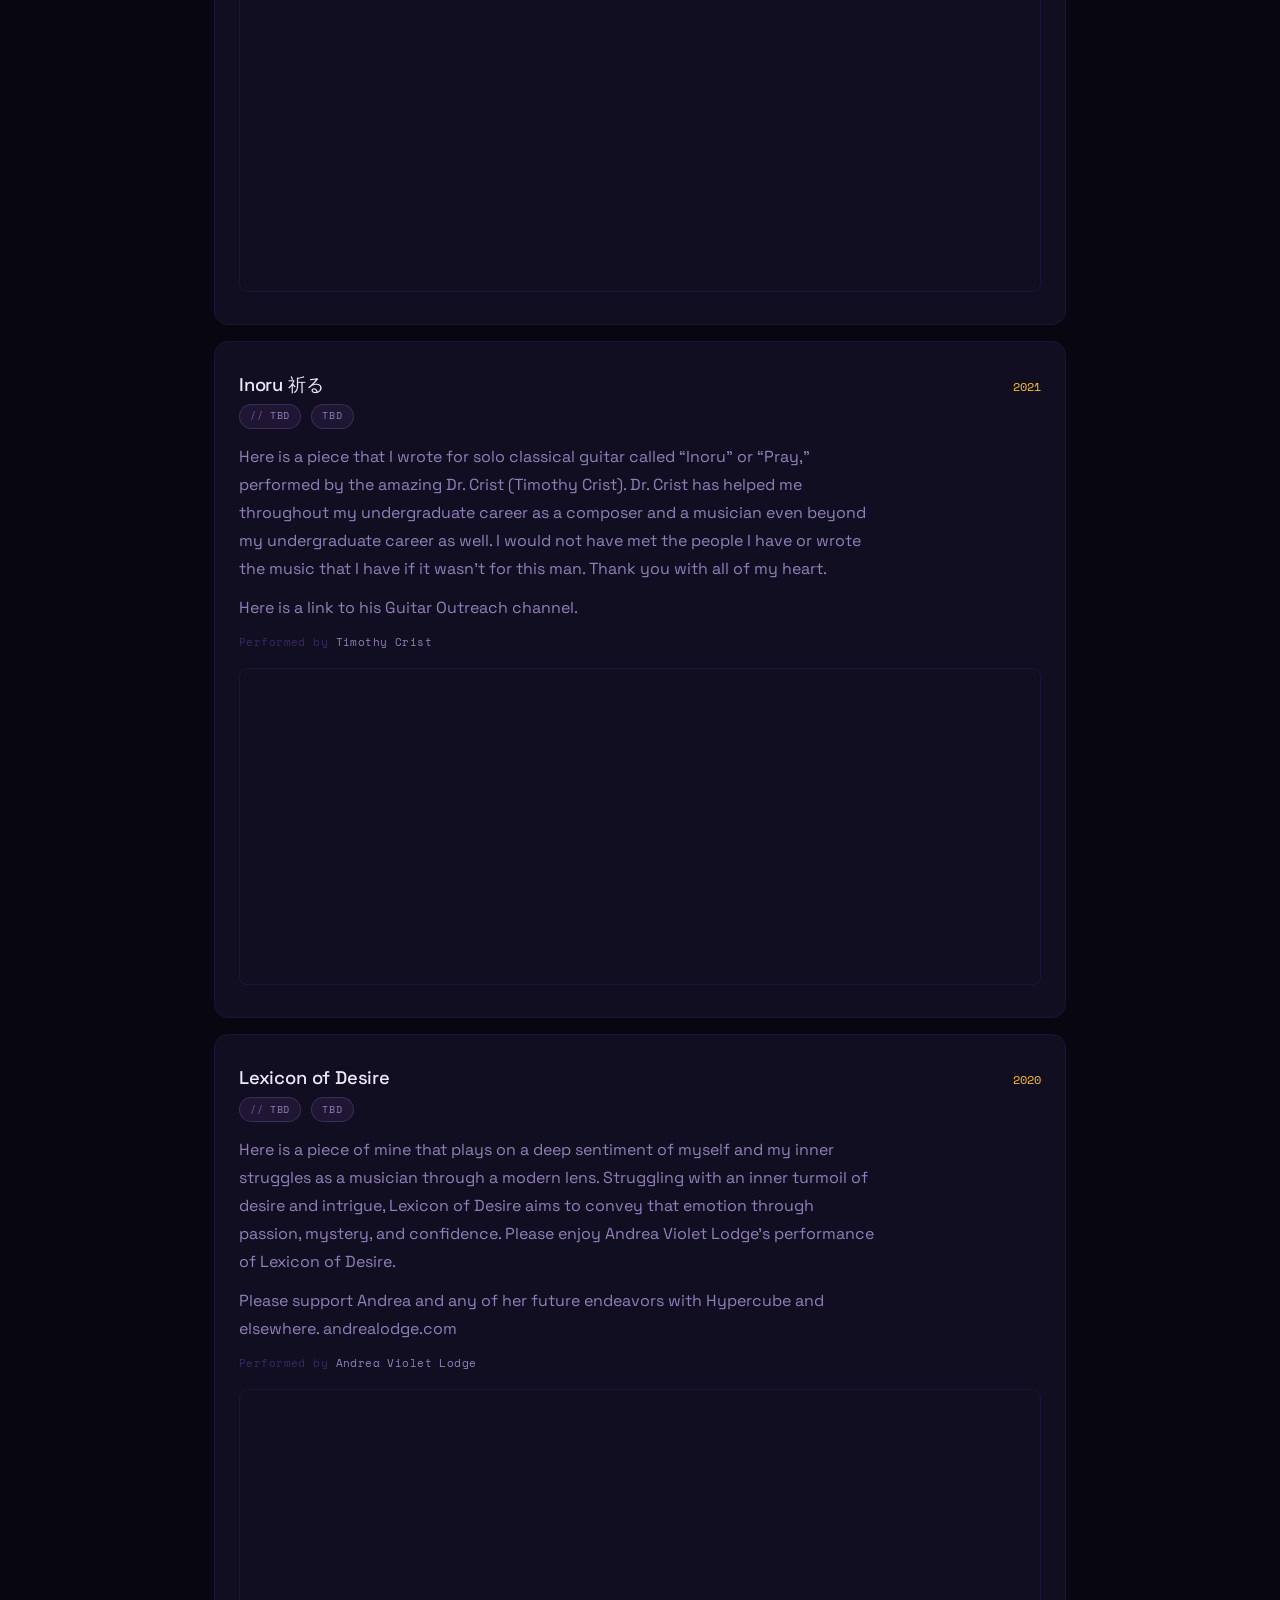
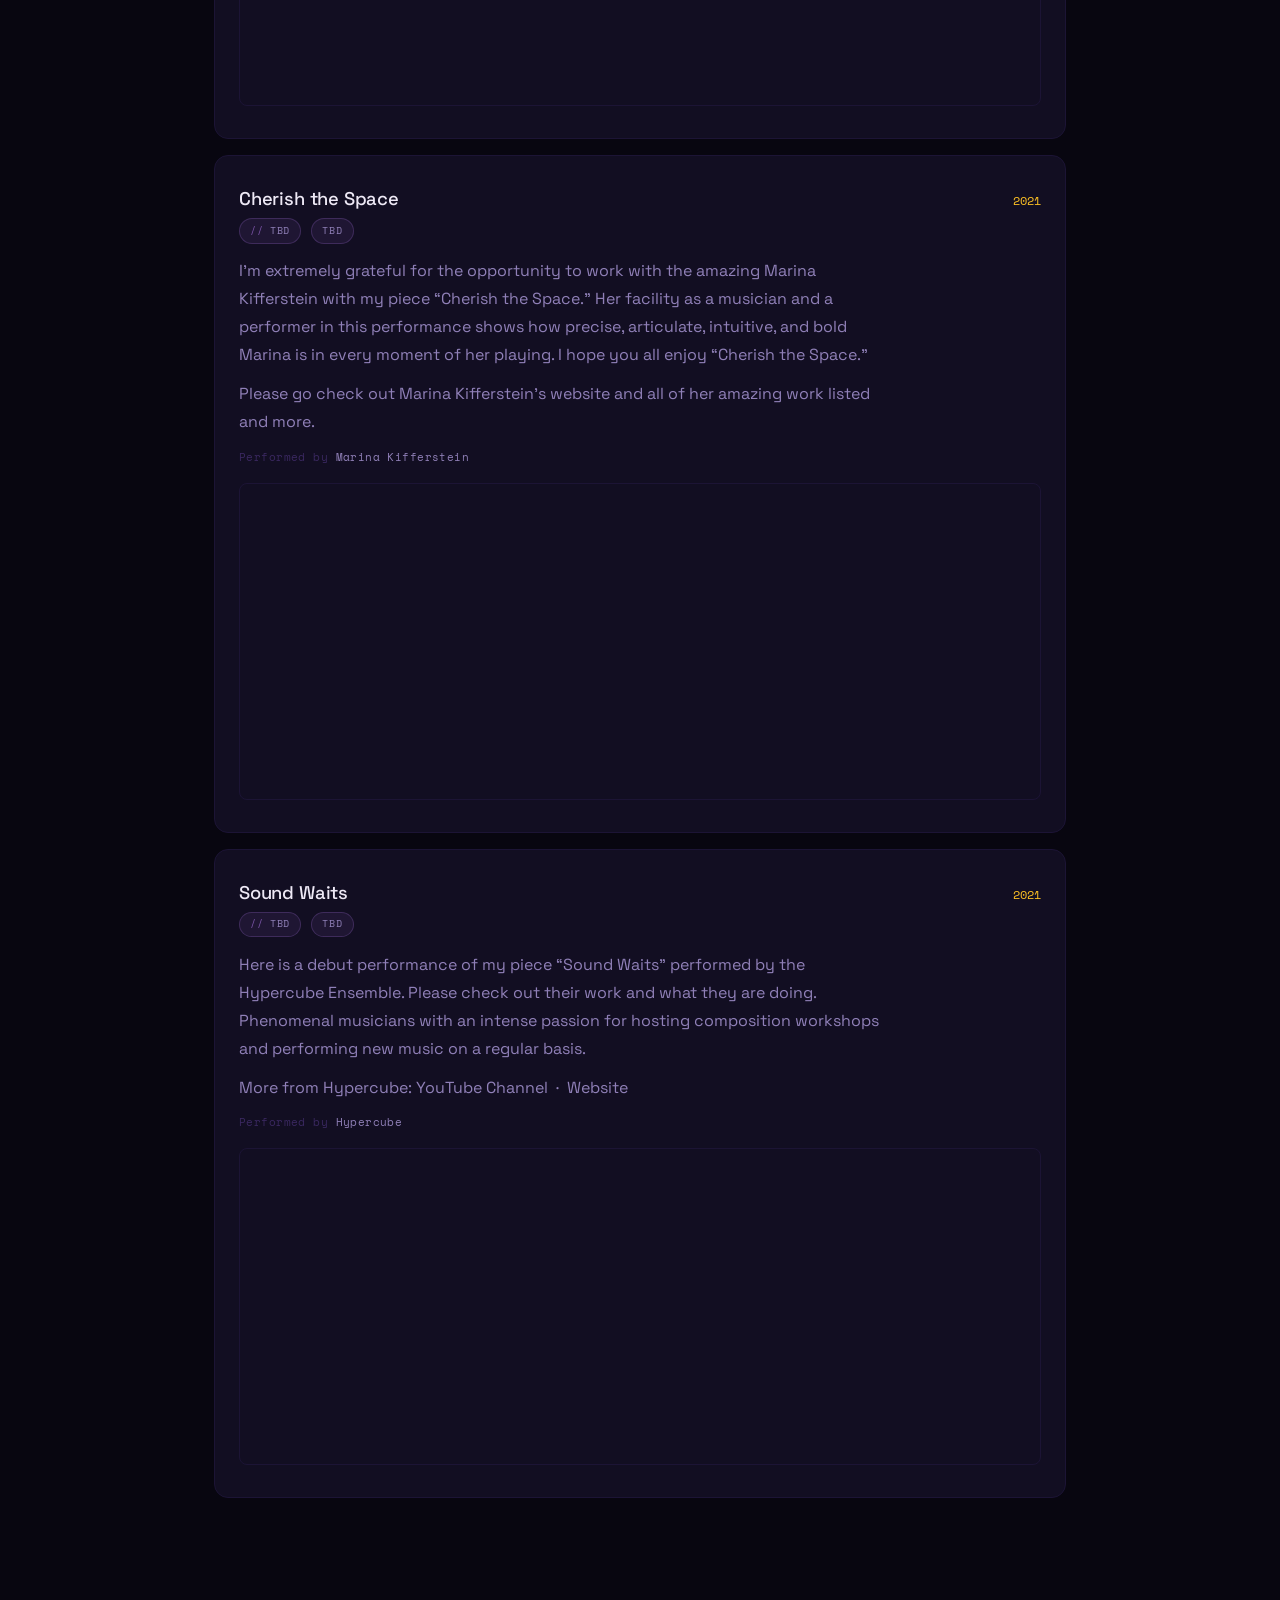
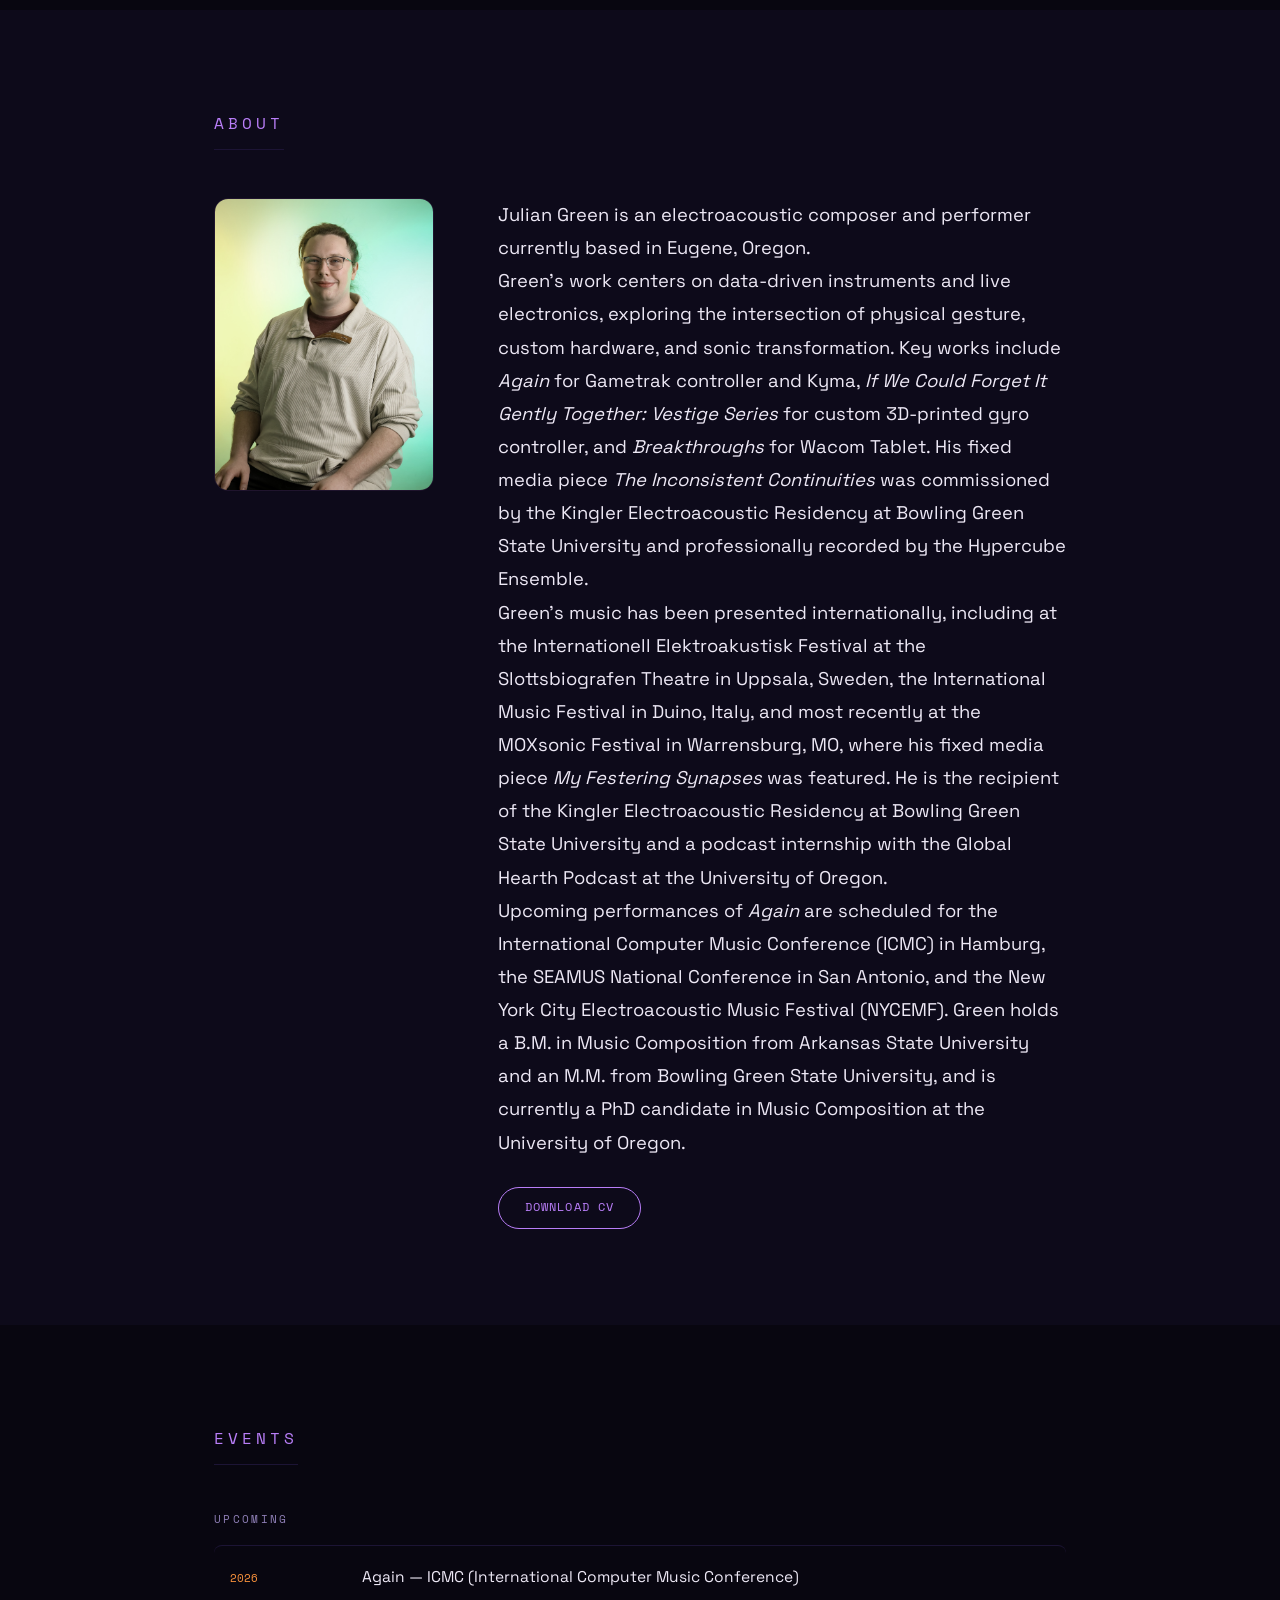
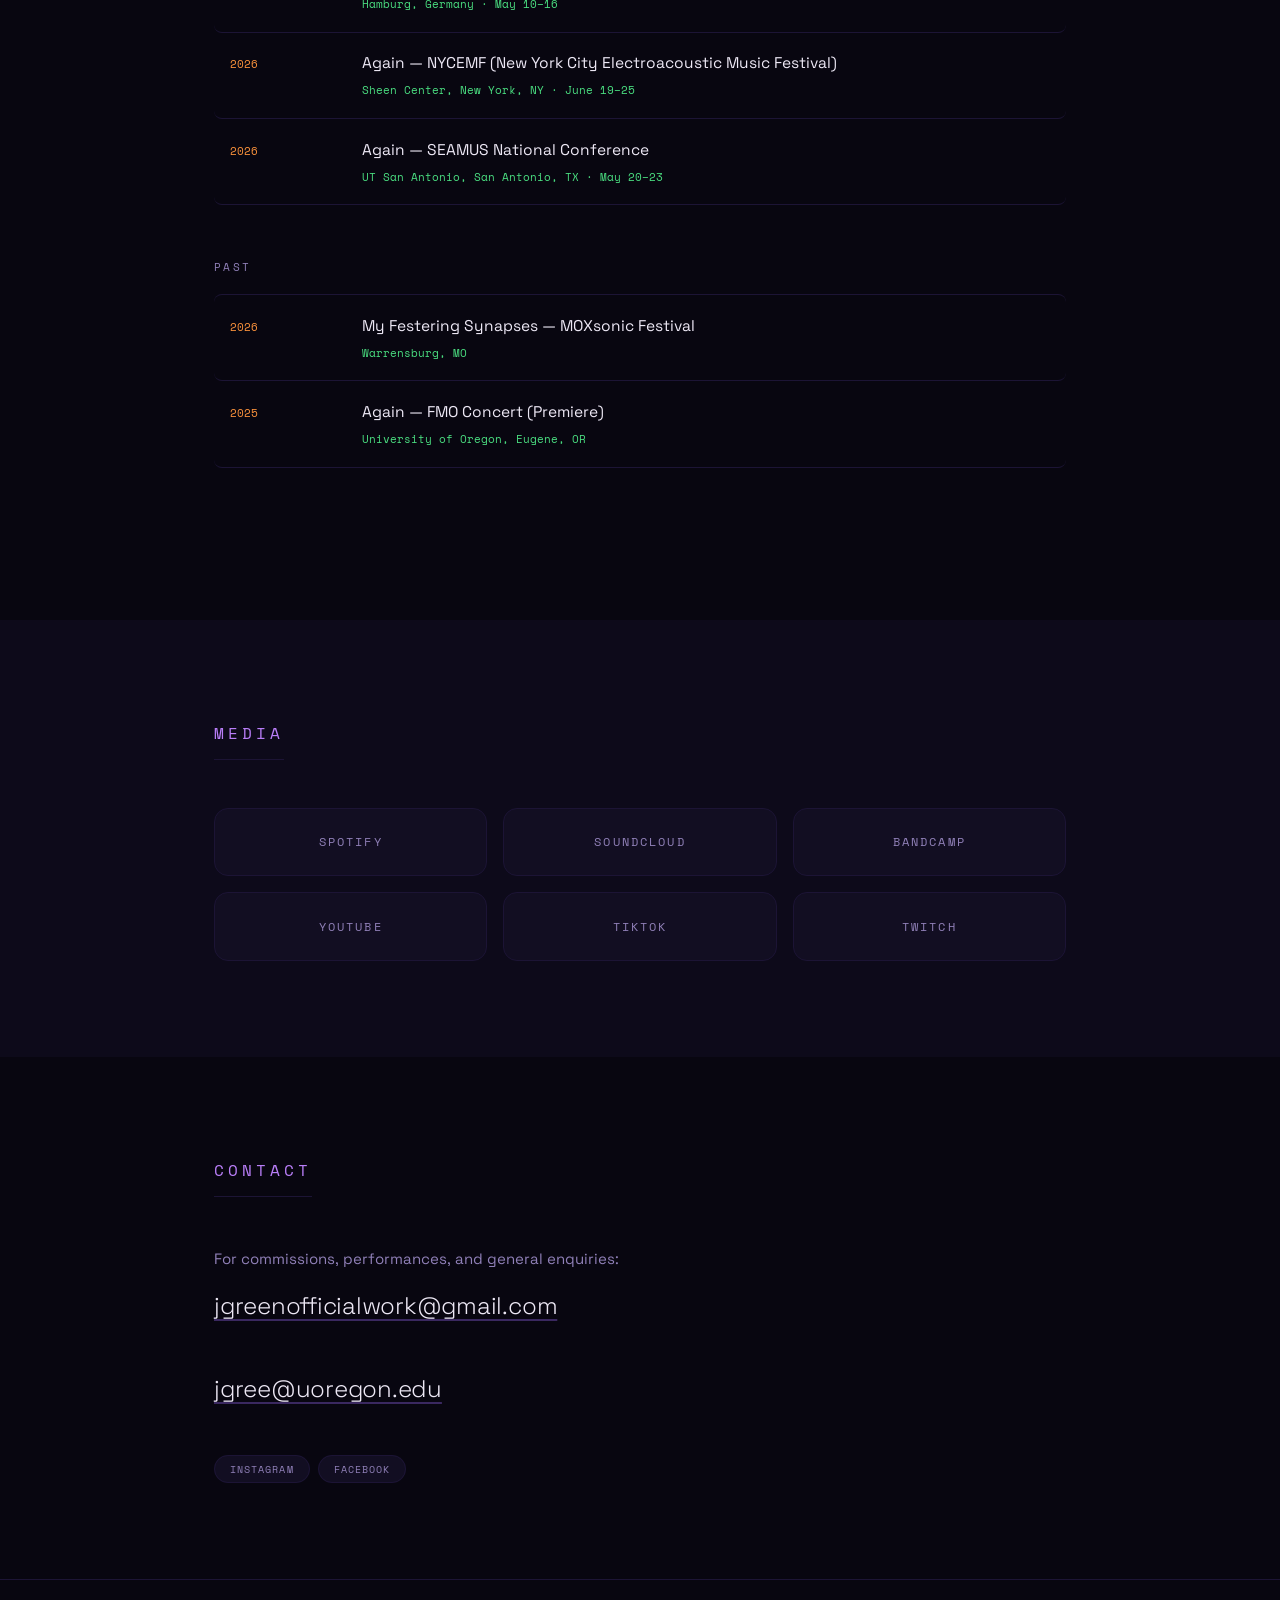
==== commit e74a04ad: "Update years: Meandering Thoughts 2018, Lexicon 2020, Cherish/Sound Waits/Sporadically/Inoru 2021, C" ====
--- a/index.html
+++ b/index.html
@@ -193,7 +193,7 @@
           <article class="work-item" data-category="acousmatic">
             <div class="work-header">
               <h3 class="work-title">My Festering Synapses</h3>
-              <span class="work-year">TBD</span>
+              <span class="work-year">2022</span>
             </div>
             <div class="work-meta">
               <span class="work-format">Fixed Media</span>
@@ -277,7 +277,7 @@
           <article class="work-item" data-category="acousmatic">
             <div class="work-header">
               <h3 class="work-title">Cosmic Micro Boogie Background</h3>
-              <span class="work-year">TBD</span>
+              <span class="work-year">2022</span>
             </div>
             <div class="work-meta">
               <span class="work-format">TBD</span>
@@ -295,7 +295,7 @@
           <article class="work-item" data-category="acousmatic">
             <div class="work-header">
               <h3 class="work-title">Meandering Thoughts</h3>
-              <span class="work-year">TBD</span>
+              <span class="work-year">2018</span>
             </div>
             <div class="work-meta">
               <span class="work-format">TBD</span>
@@ -313,7 +313,7 @@
           <article class="work-item" data-category="acousmatic">
             <div class="work-header">
               <h3 class="work-title">Sporadically Emphatic</h3>
-              <span class="work-year">TBD</span>
+              <span class="work-year">2021</span>
             </div>
             <div class="work-meta">
               <span class="work-format">TBD</span>
@@ -353,7 +353,7 @@
           <article class="work-item" data-category="acoustic">
             <div class="work-header">
               <h3 class="work-title">Lexicon of Desire</h3>
-              <span class="work-year">TBD</span>
+              <span class="work-year">2020</span>
             </div>
             <div class="work-meta">
               <span class="work-format">TBD</span>
@@ -375,7 +375,7 @@
           <article class="work-item" data-category="acoustic">
             <div class="work-header">
               <h3 class="work-title">Cherish the Space</h3>
-              <span class="work-year">TBD</span>
+              <span class="work-year">2021</span>
             </div>
             <div class="work-meta">
               <span class="work-format">TBD</span>
@@ -397,7 +397,7 @@
           <article class="work-item" data-category="acoustic">
             <div class="work-header">
               <h3 class="work-title">Sound Waits</h3>
-              <span class="work-year">TBD</span>
+              <span class="work-year">2021</span>
             </div>
             <div class="work-meta">
               <span class="work-format">TBD</span>
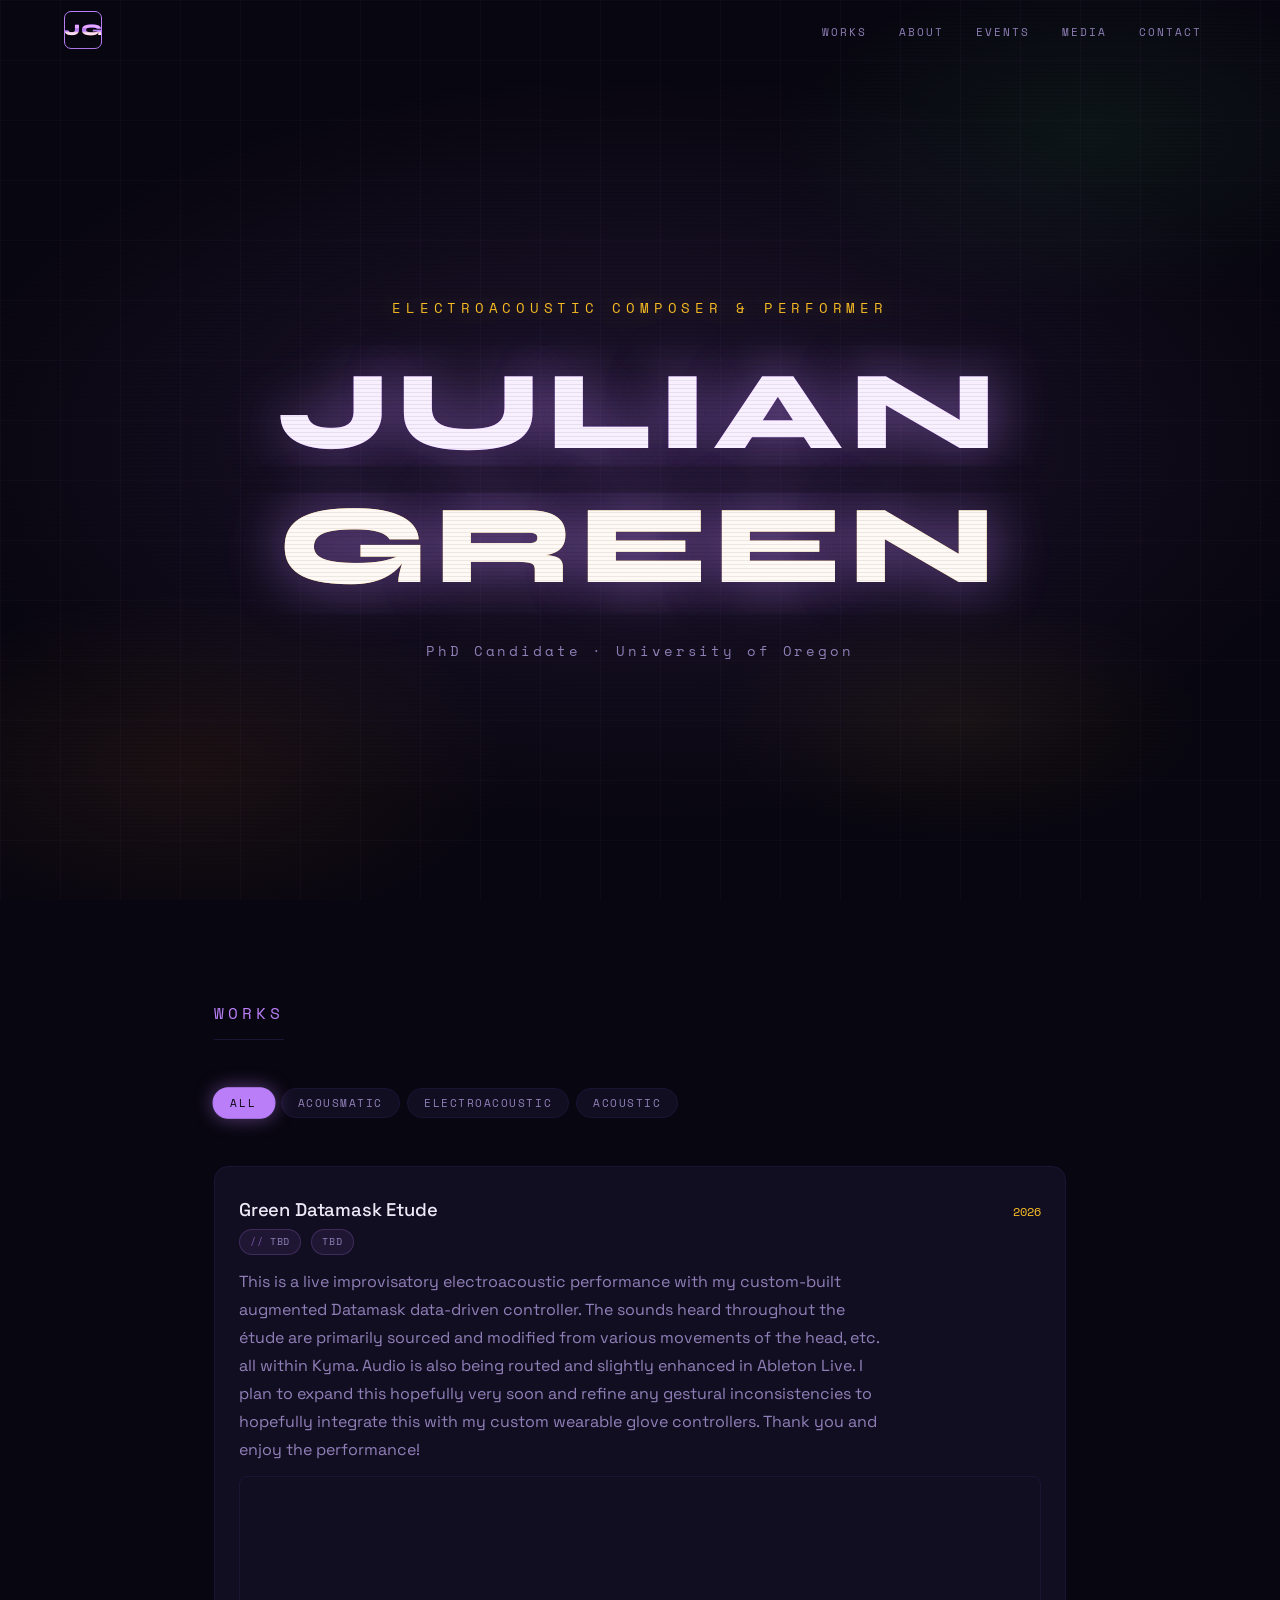
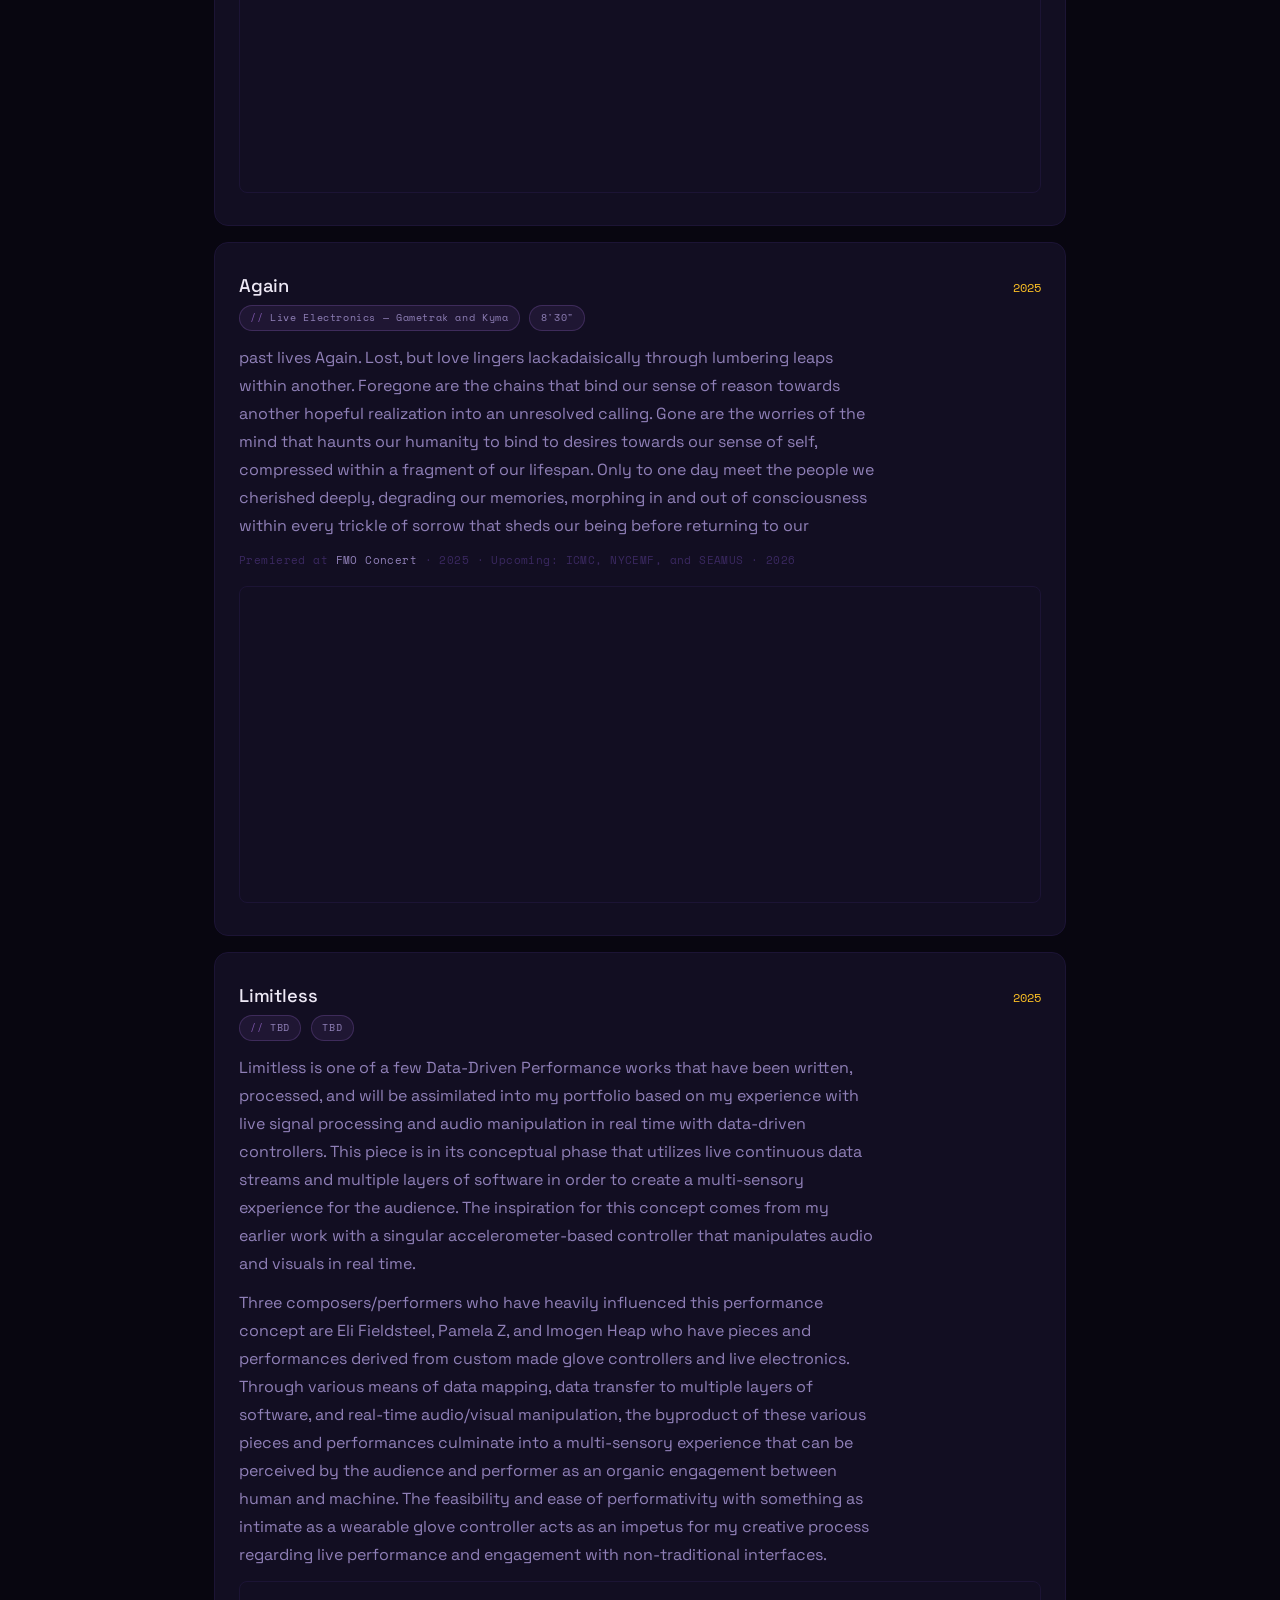
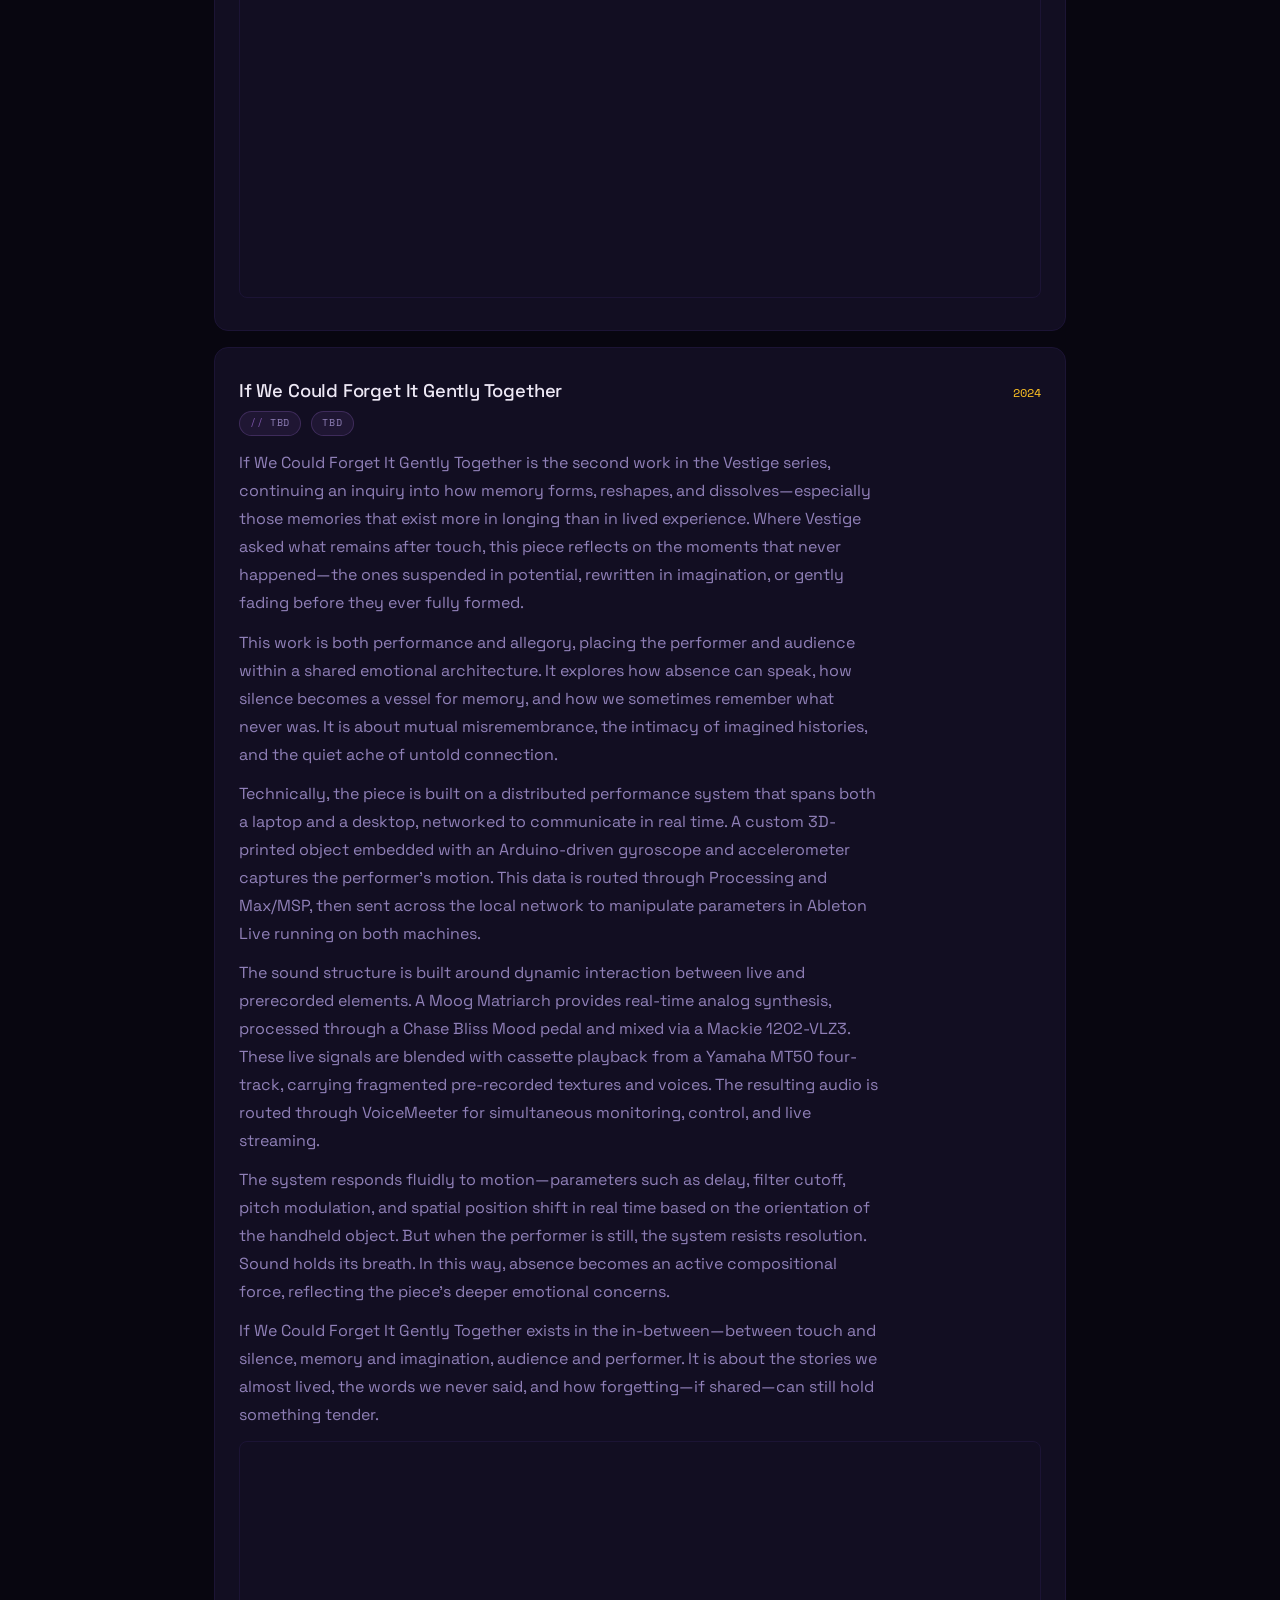
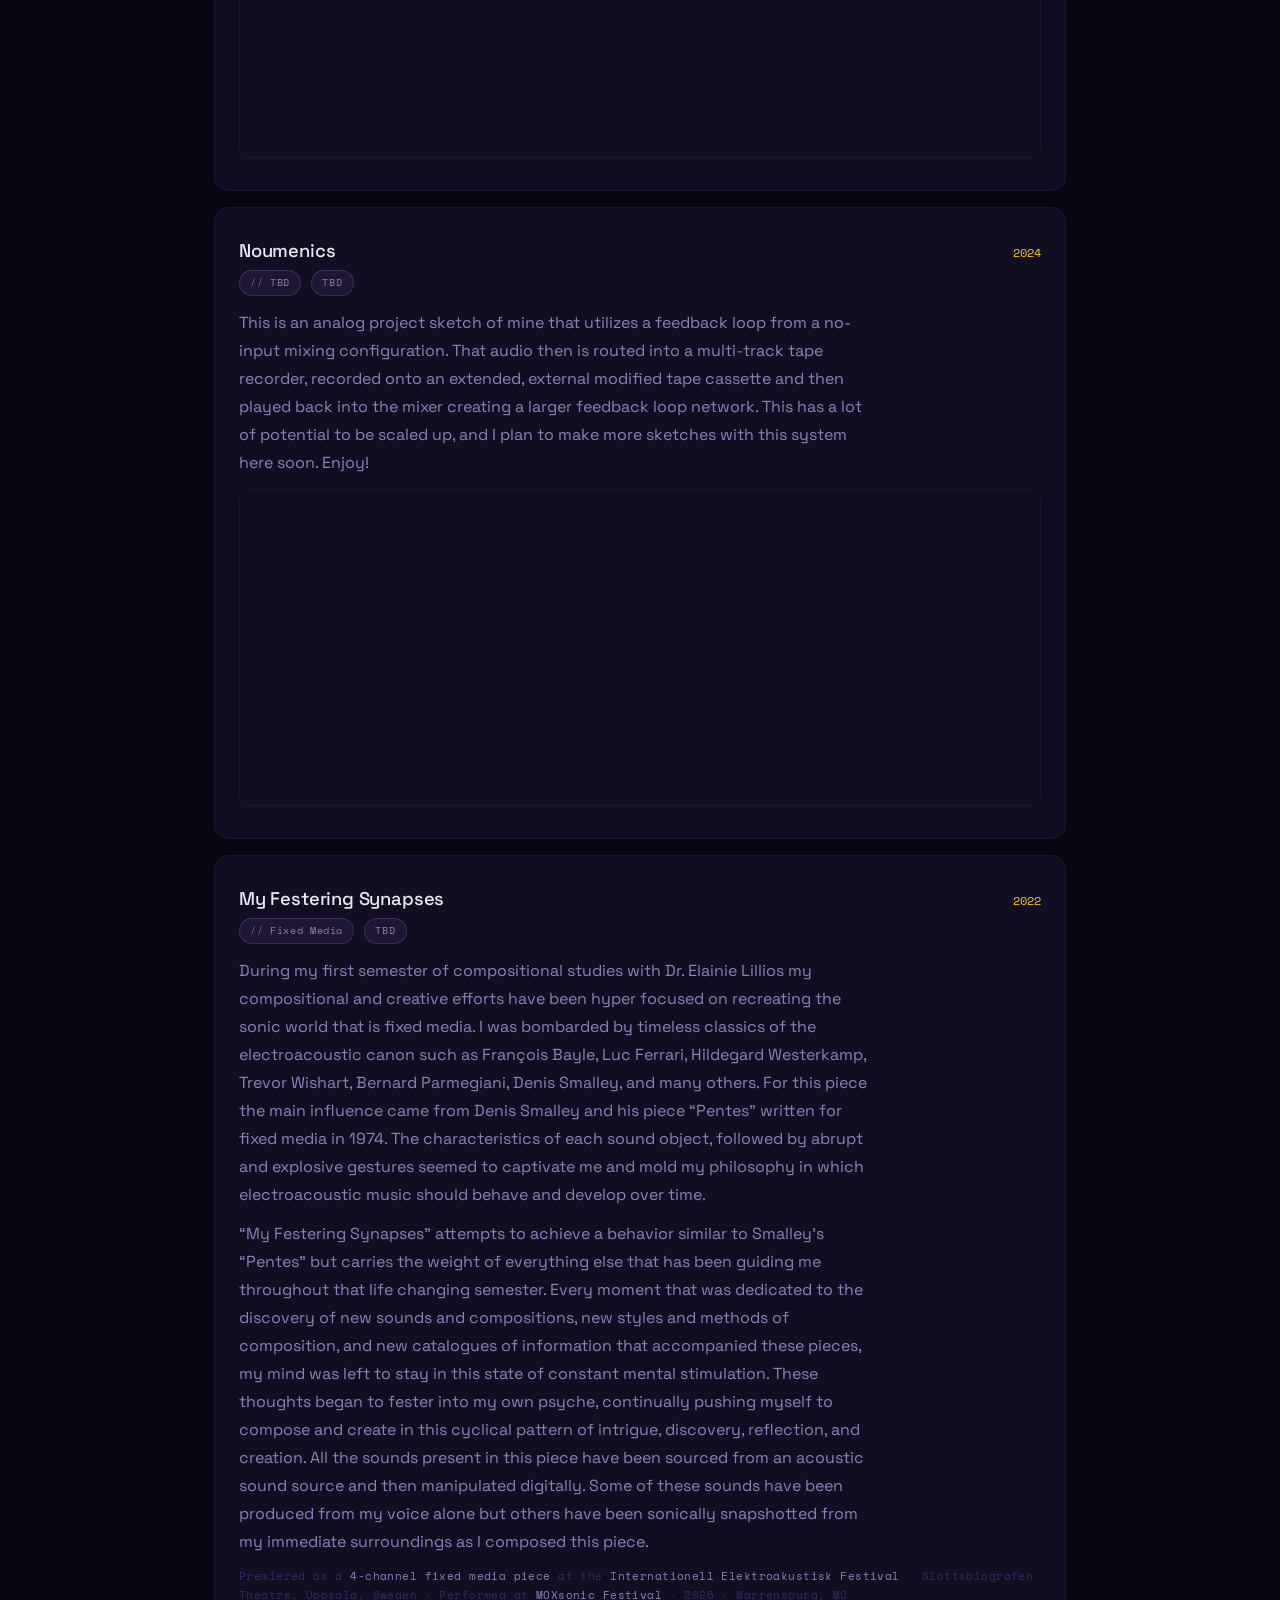
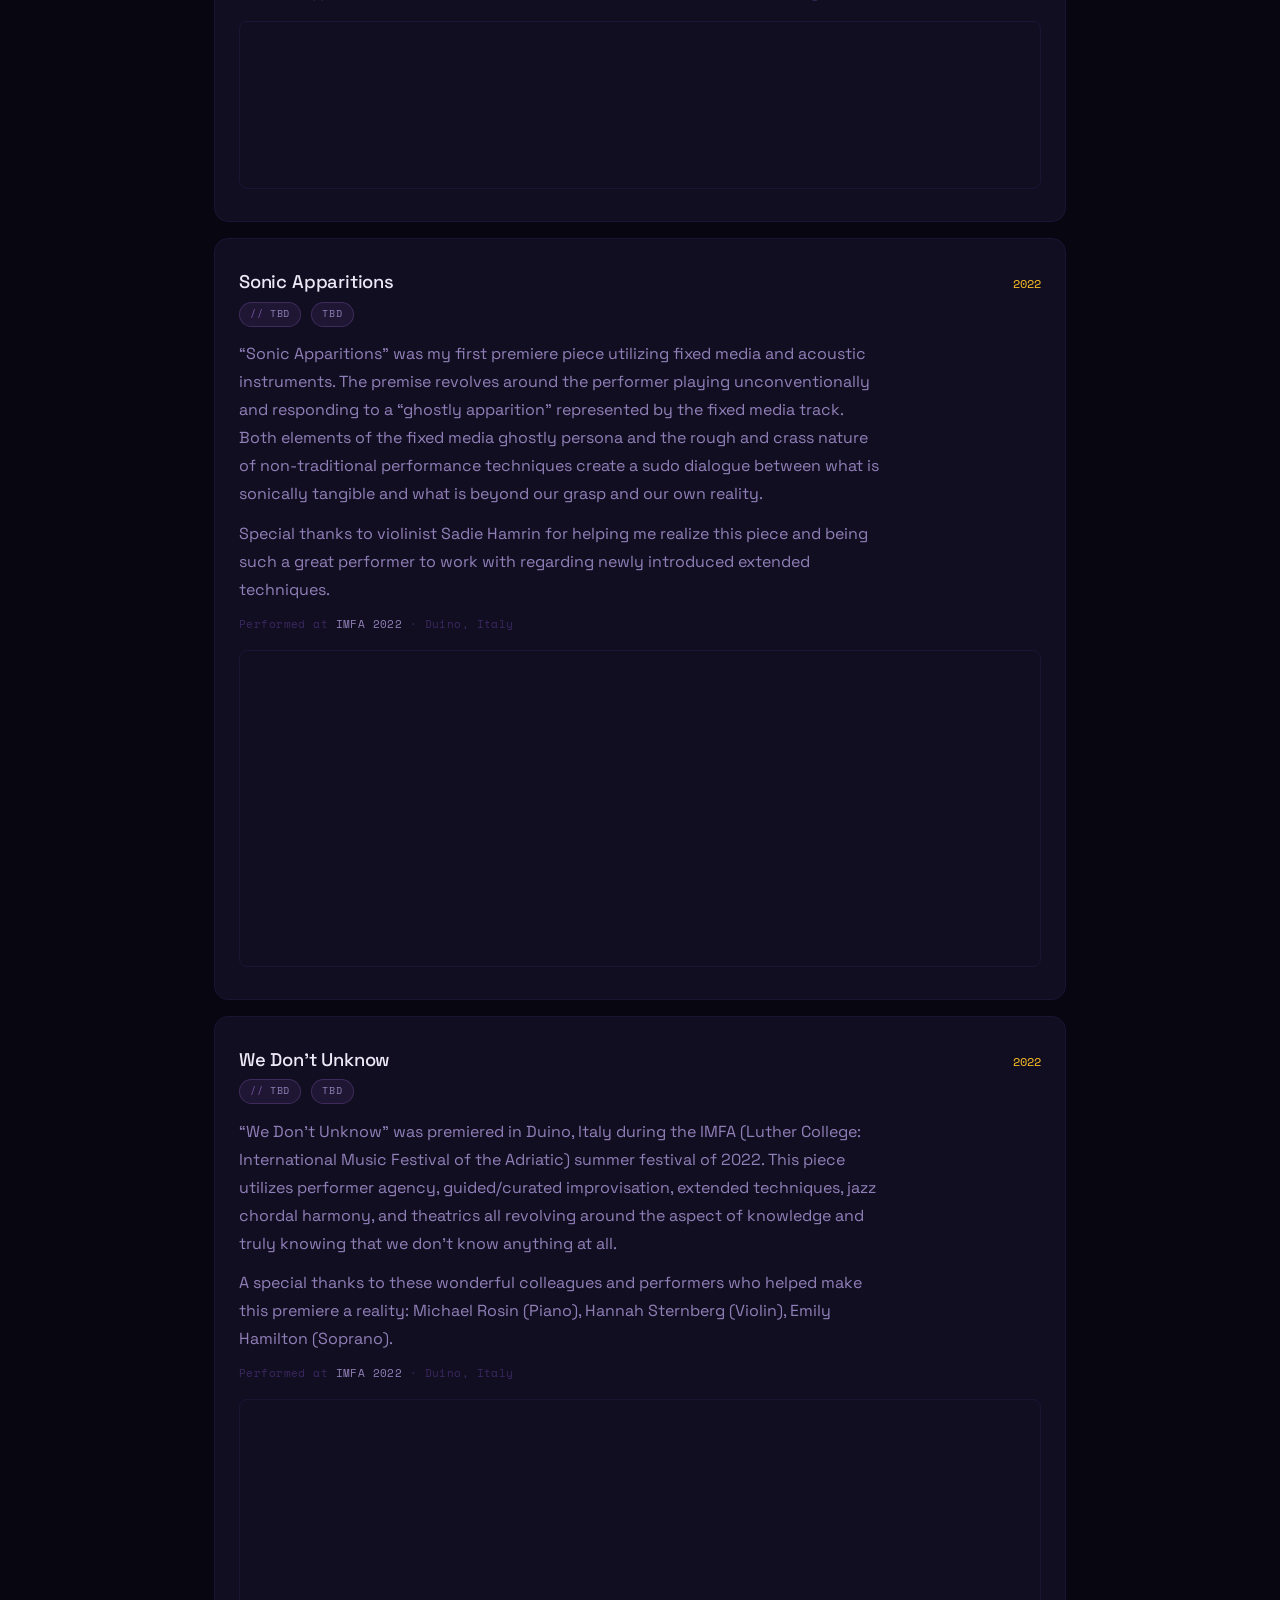
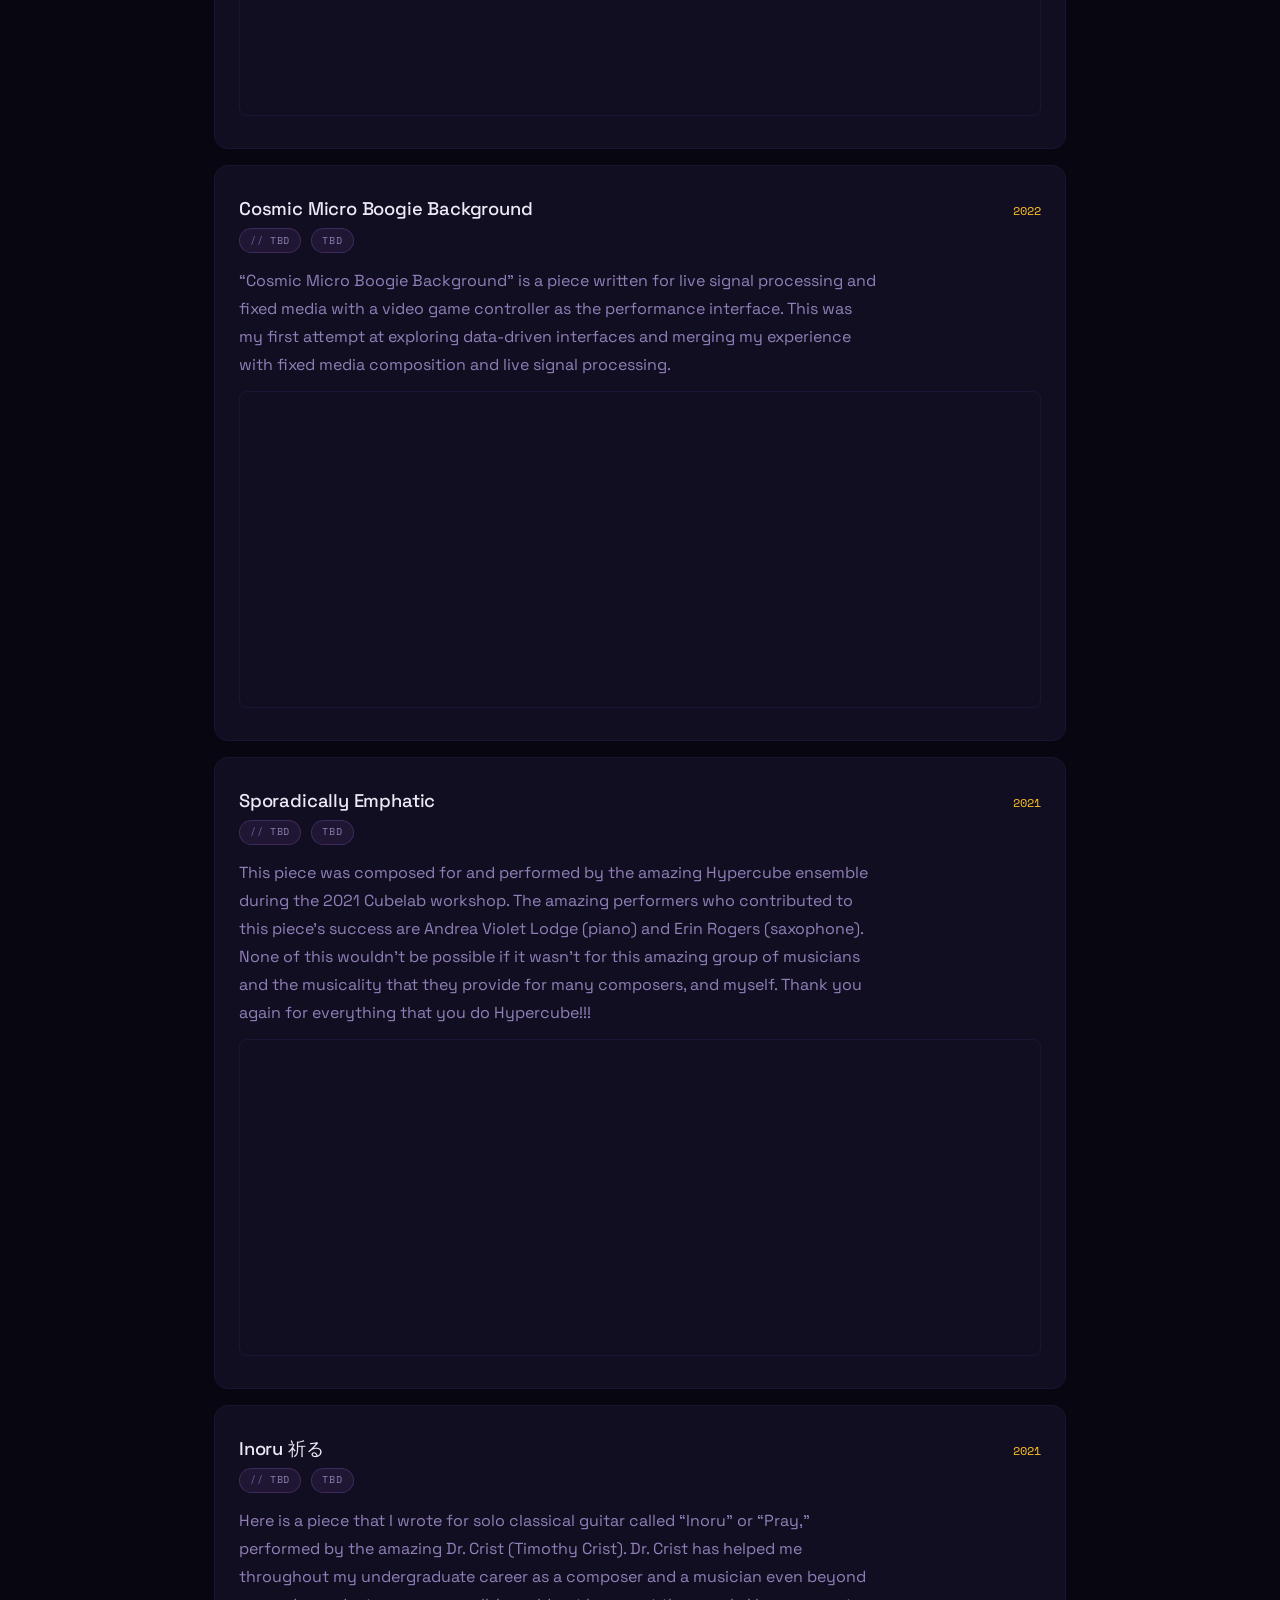
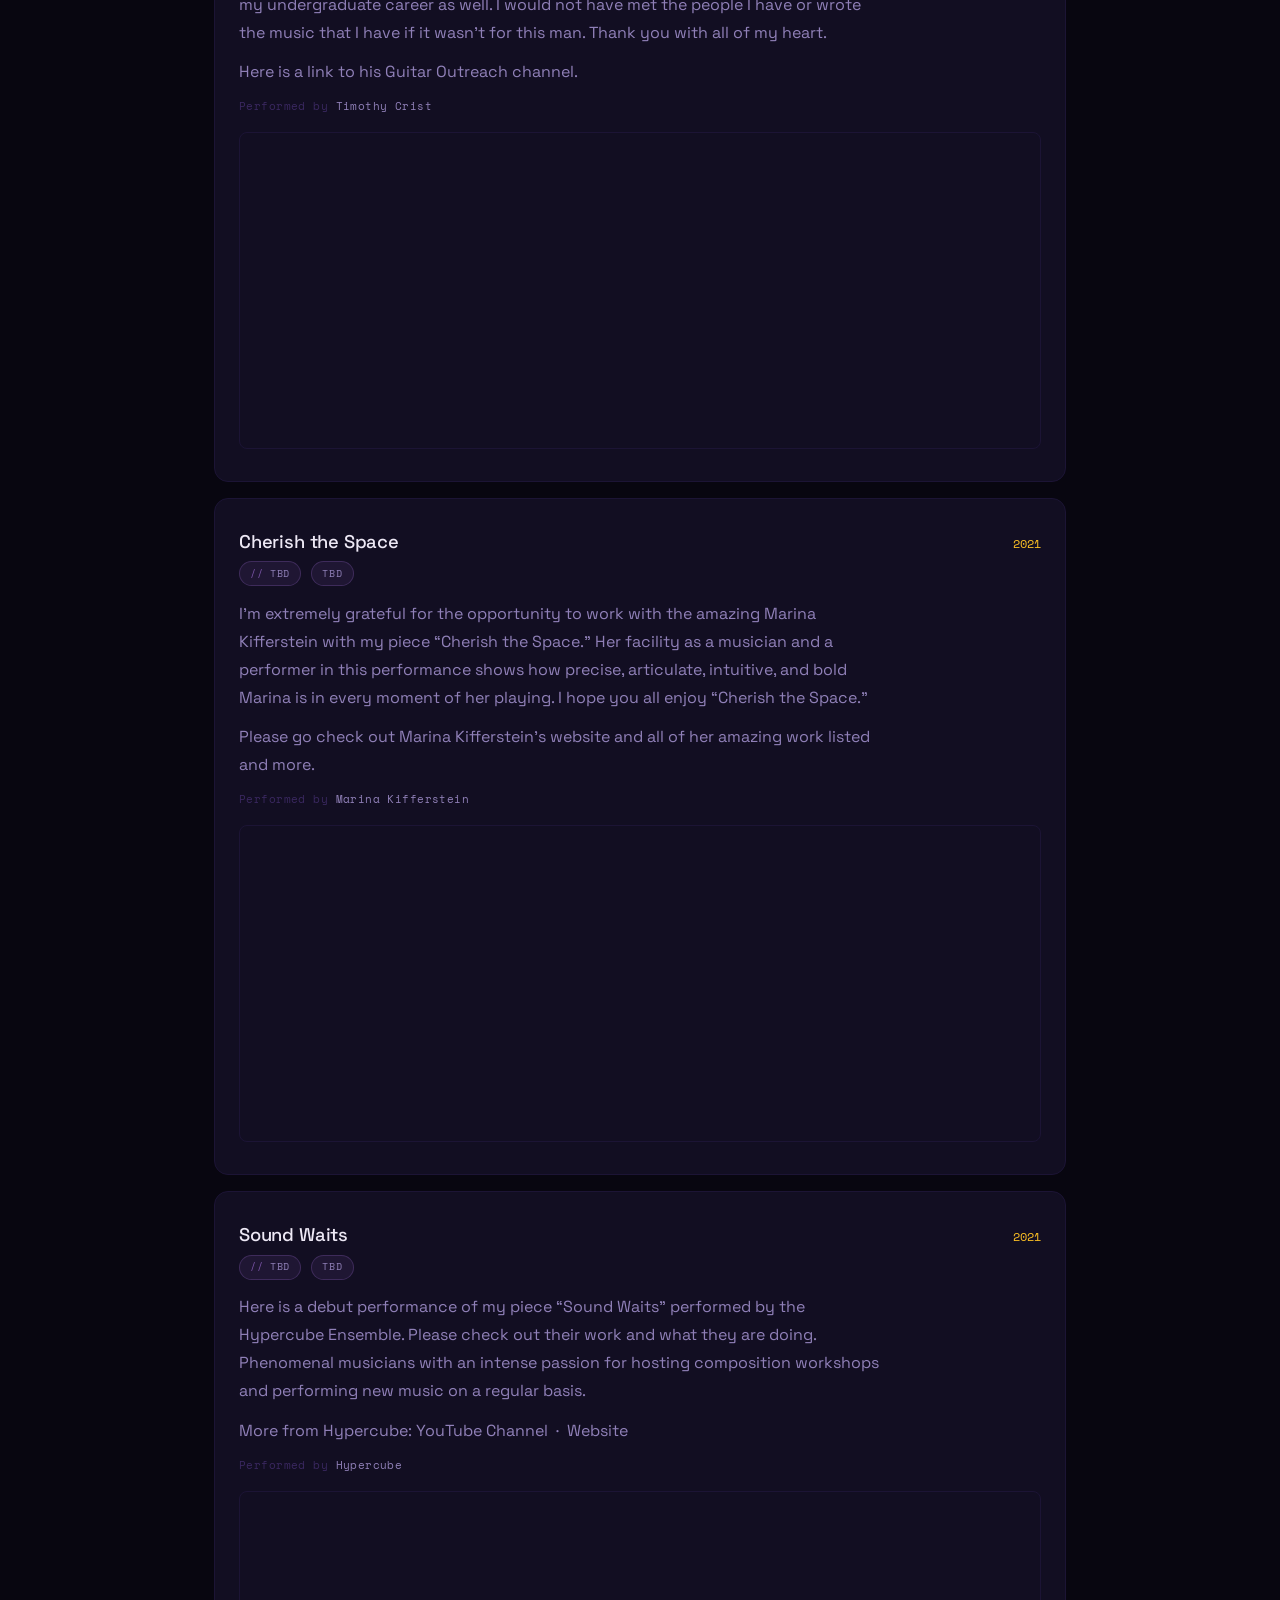
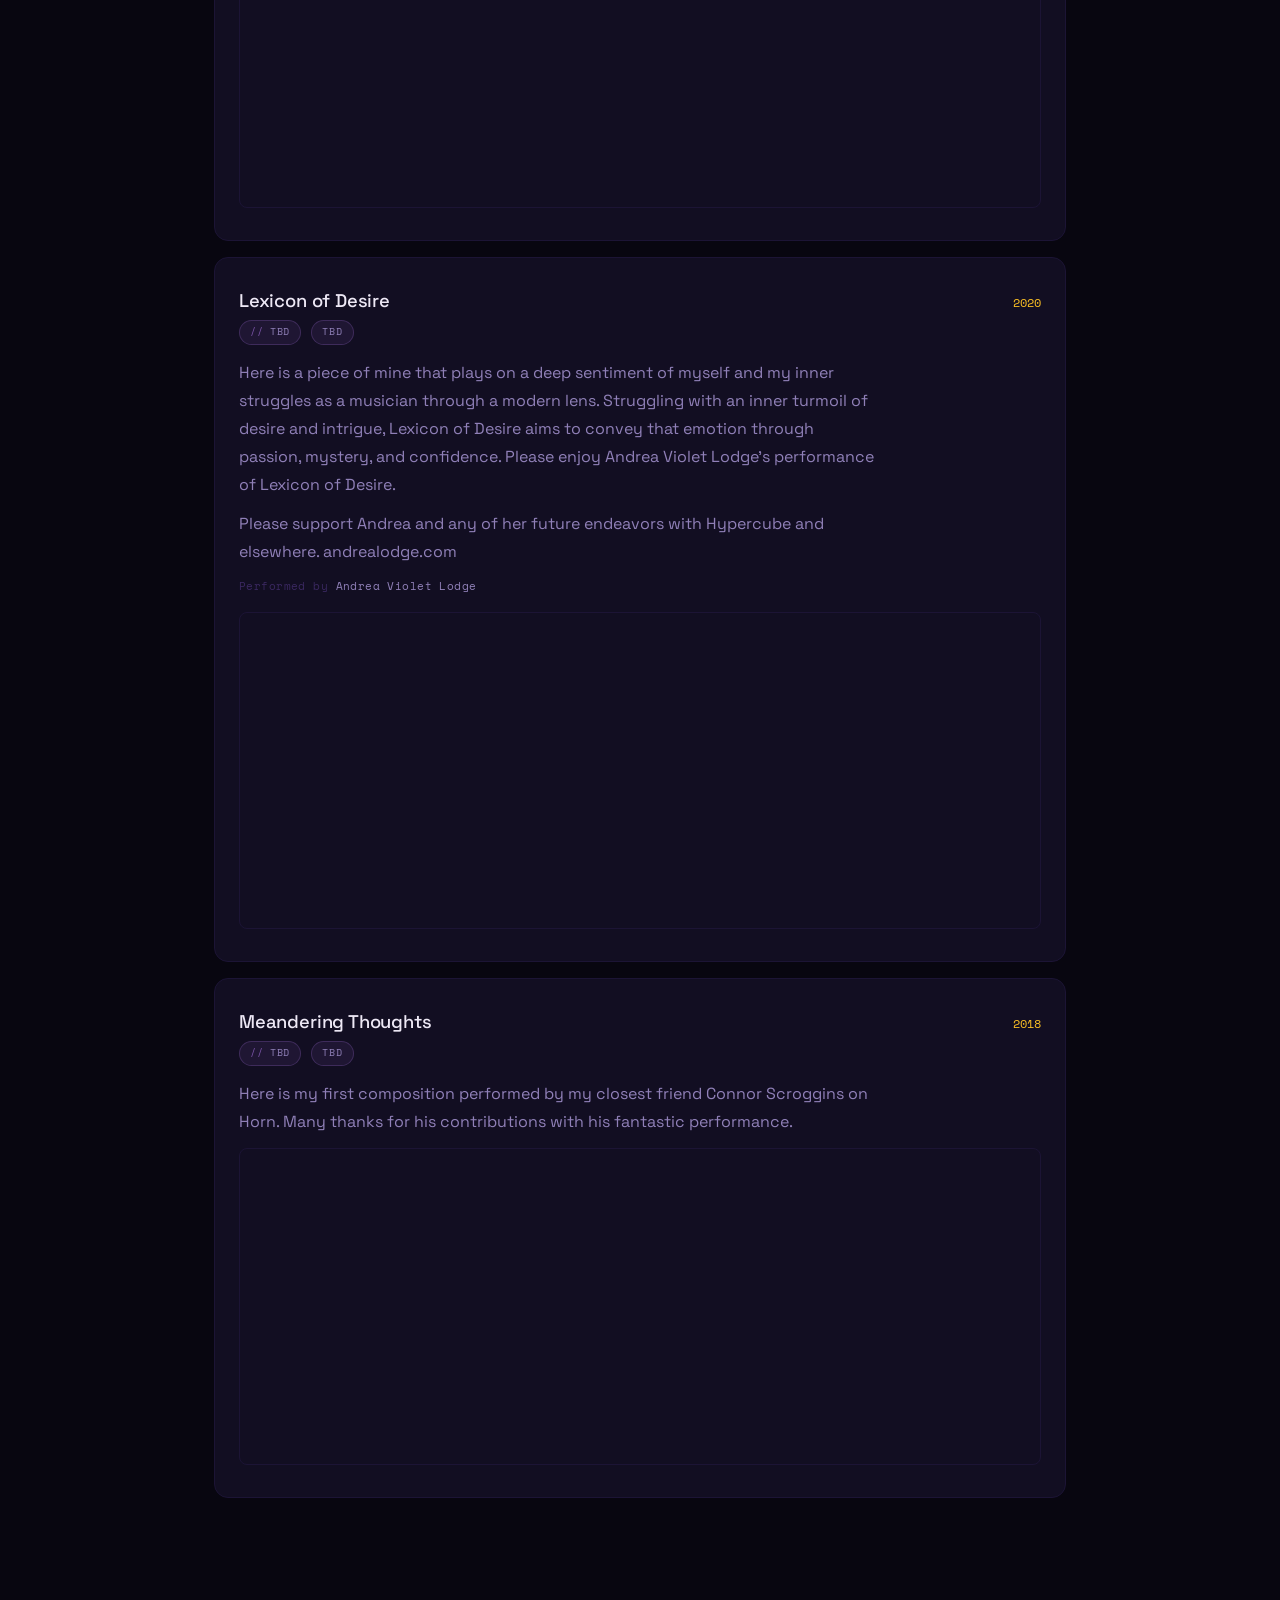
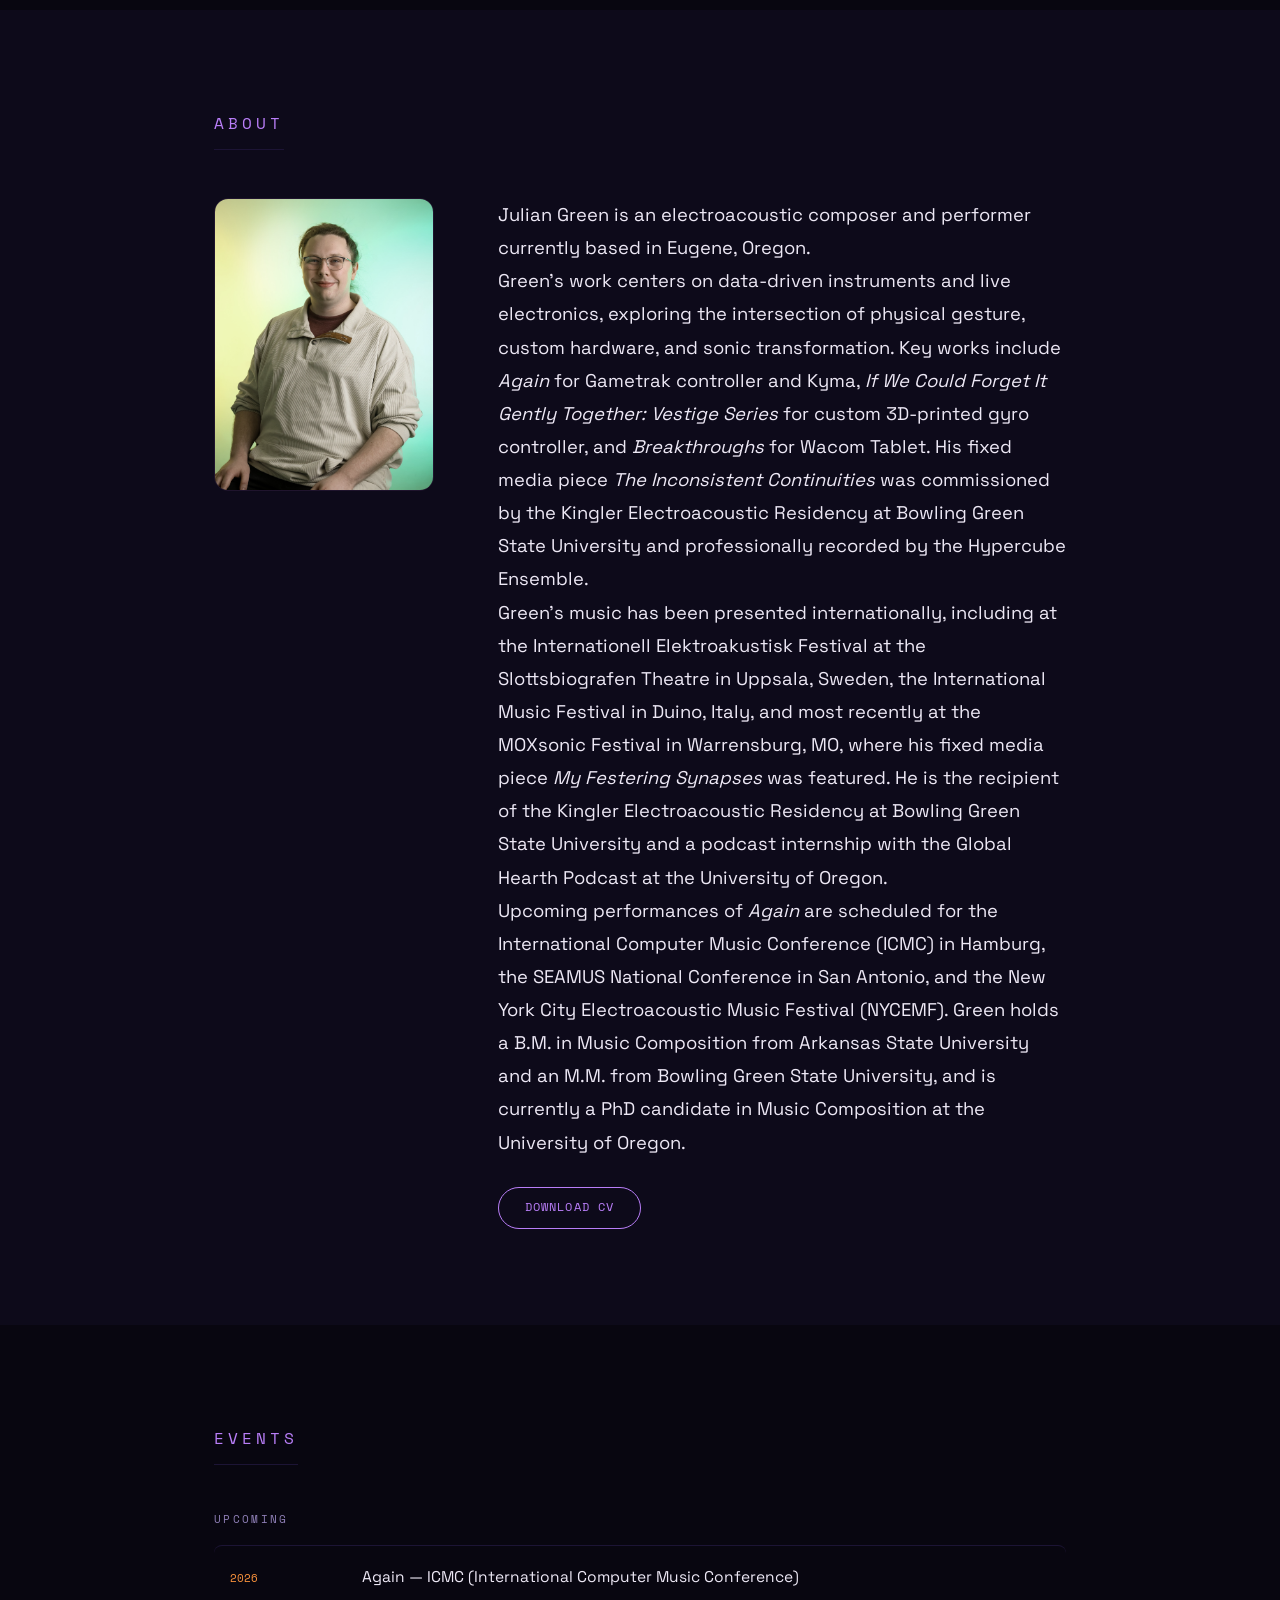
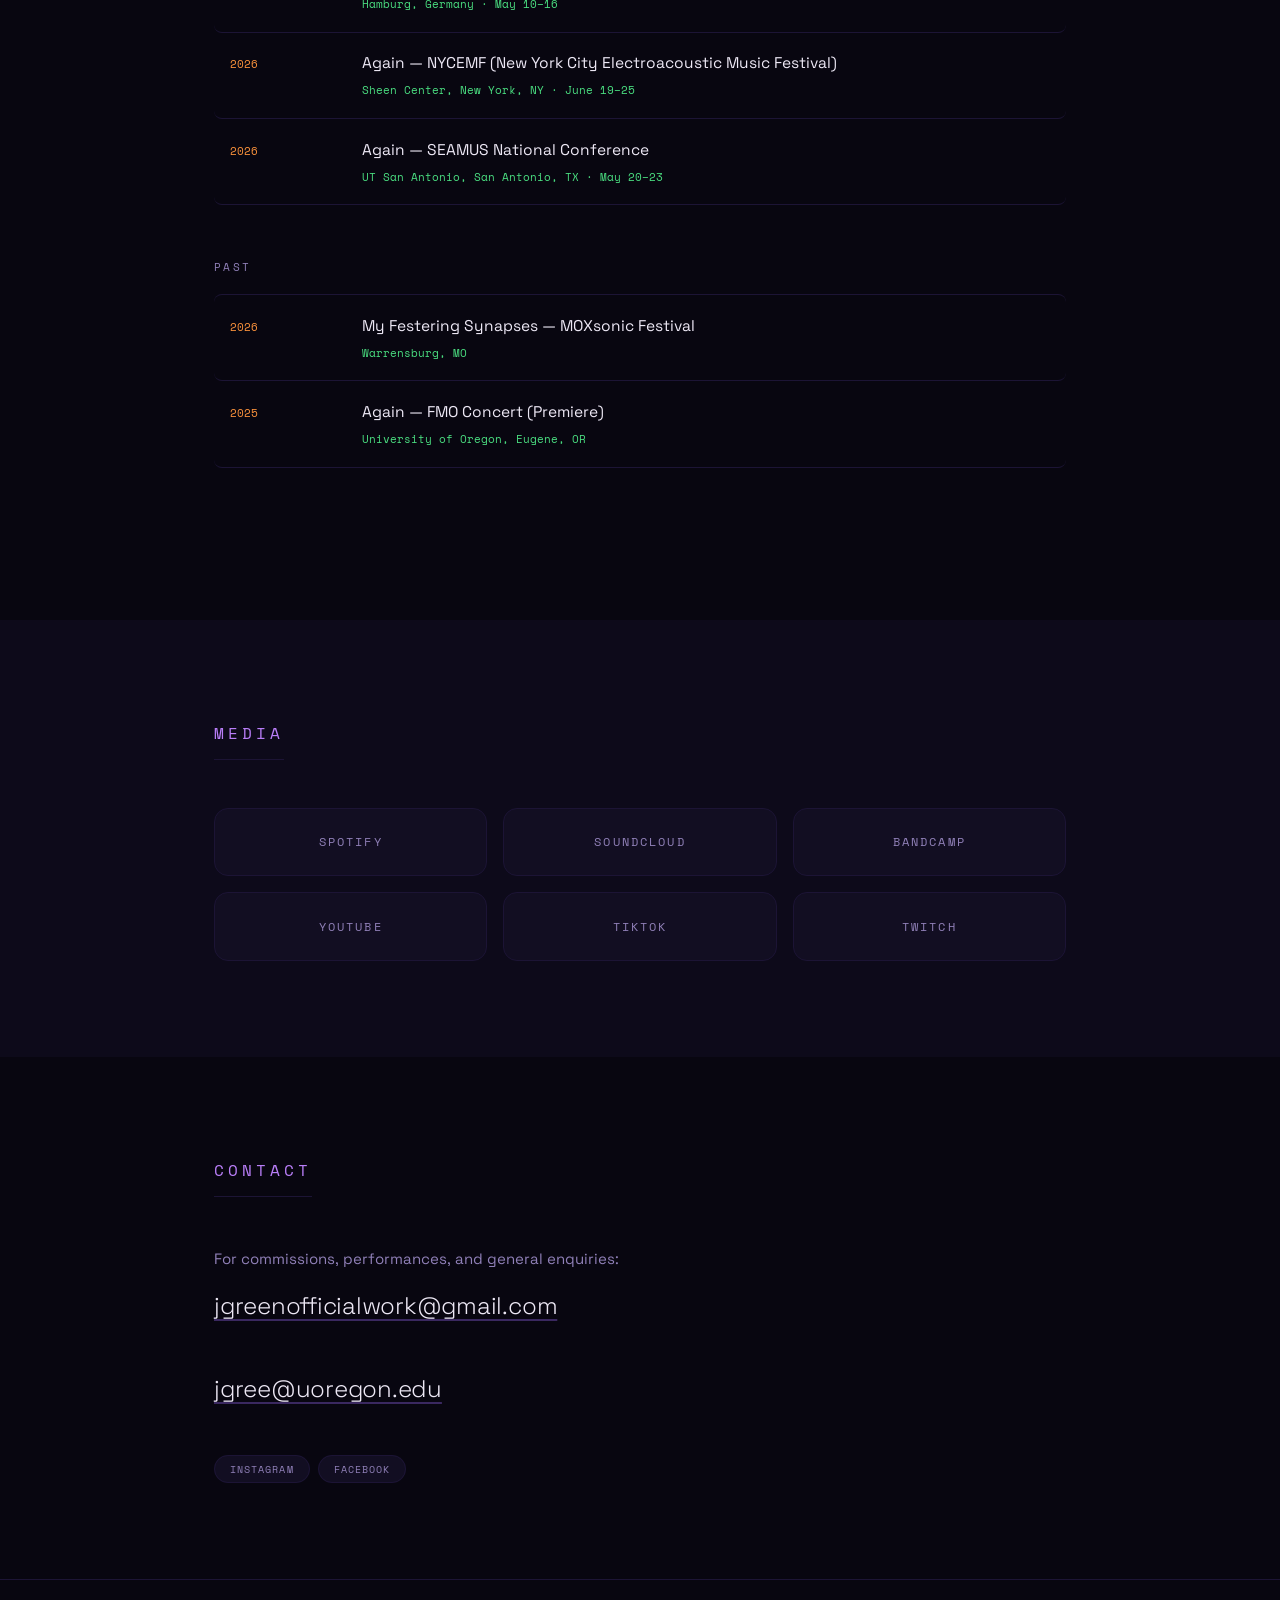
==== commit 1ee38b19: "Fix Datamask year to 2026, sort all works newest to oldest" ====
--- a/index.html
+++ b/index.html
@@ -88,11 +88,23 @@
         </div>
 
         <div class="works-list" id="works-list">
-
-          <!-- ========================================================
-            WORK ITEM TEMPLATE — copy this block for each new piece.
-            Set data-category to: acousmatic | electroacoustic | multimedia
-          ======================================================== -->
+          <article class="work-item" data-category="electroacoustic">
+            <div class="work-header">
+              <h3 class="work-title">Green Datamask Etude</h3>
+              <span class="work-year">2026</span>
+            </div>
+            <div class="work-meta">
+              <span class="work-format">TBD</span>
+              <span class="work-duration">TBD</span>
+            </div>
+            <p class="work-notes">This is a live improvisatory electroacoustic performance with my custom-built augmented Datamask data-driven controller. The sounds heard throughout the étude are primarily sourced and modified from various movements of the head, etc. all within Kyma. Audio is also being routed and slightly enhanced in Ableton Live. I plan to expand this hopefully very soon and refine any gestural inconsistencies to hopefully integrate this with my custom wearable glove controllers. Thank you and enjoy the performance!</p>
+            <div class="work-embed">
+              <iframe width="100%" height="315" src="https://www.youtube.com/embed/LXEFiPL81bM"
+                title="Green Datamask Etude — Julian Green" frameborder="0"
+                allow="accelerometer; autoplay; clipboard-write; encrypted-media; gyroscope; picture-in-picture"
+                allowfullscreen></iframe>
+            </div>
+          </article>
 
           <article class="work-item" data-category="electroacoustic">
             <div class="work-header">
@@ -152,7 +164,7 @@
           <article class="work-item" data-category="electroacoustic">
             <div class="work-header">
               <h3 class="work-title">If We Could Forget It Gently Together</h3>
-              <span class="work-year">TBD</span>
+              <span class="work-year">2024</span>
             </div>
             <div class="work-meta">
               <span class="work-format">TBD</span>
@@ -174,17 +186,17 @@
 
           <article class="work-item" data-category="electroacoustic">
             <div class="work-header">
-              <h3 class="work-title">Green Datamask Etude</h3>
-              <span class="work-year">TBD</span>
-            </div>
-            <div class="work-meta">
-              <span class="work-format">TBD</span>
-              <span class="work-duration">TBD</span>
-            </div>
-            <p class="work-notes">This is a live improvisatory electroacoustic performance with my custom-built augmented Datamask data-driven controller. The sounds heard throughout the étude are primarily sourced and modified from various movements of the head, etc. all within Kyma. Audio is also being routed and slightly enhanced in Ableton Live. I plan to expand this hopefully very soon and refine any gestural inconsistencies to hopefully integrate this with my custom wearable glove controllers. Thank you and enjoy the performance!</p>
-            <div class="work-embed">
-              <iframe width="100%" height="315" src="https://www.youtube.com/embed/LXEFiPL81bM"
-                title="Green Datamask Etude — Julian Green" frameborder="0"
+              <h3 class="work-title">Noumenics</h3>
+              <span class="work-year">2024</span>
+            </div>
+            <div class="work-meta">
+              <span class="work-format">TBD</span>
+              <span class="work-duration">TBD</span>
+            </div>
+            <p class="work-notes">This is an analog project sketch of mine that utilizes a feedback loop from a no-input mixing configuration. That audio then is routed into a multi-track tape recorder, recorded onto an extended, external modified tape cassette and then played back into the mixer creating a larger feedback loop network. This has a lot of potential to be scaled up, and I plan to make more sketches with this system here soon. Enjoy!</p>
+            <div class="work-embed">
+              <iframe width="100%" height="315" src="https://www.youtube.com/embed/ZbAuaaEQfPU"
+                title="Noumenics — Julian Green" frameborder="0"
                 allow="accelerometer; autoplay; clipboard-write; encrypted-media; gyroscope; picture-in-picture"
                 allowfullscreen></iframe>
             </div>
@@ -212,24 +224,6 @@
             </div>
           </article>
 
-          <article class="work-item" data-category="electroacoustic">
-            <div class="work-header">
-              <h3 class="work-title">Noumenics</h3>
-              <span class="work-year">2024</span>
-            </div>
-            <div class="work-meta">
-              <span class="work-format">TBD</span>
-              <span class="work-duration">TBD</span>
-            </div>
-            <p class="work-notes">This is an analog project sketch of mine that utilizes a feedback loop from a no-input mixing configuration. That audio then is routed into a multi-track tape recorder, recorded onto an extended, external modified tape cassette and then played back into the mixer creating a larger feedback loop network. This has a lot of potential to be scaled up, and I plan to make more sketches with this system here soon. Enjoy!</p>
-            <div class="work-embed">
-              <iframe width="100%" height="315" src="https://www.youtube.com/embed/ZbAuaaEQfPU"
-                title="Noumenics — Julian Green" frameborder="0"
-                allow="accelerometer; autoplay; clipboard-write; encrypted-media; gyroscope; picture-in-picture"
-                allowfullscreen></iframe>
-            </div>
-          </article>
-
           <article class="work-item" data-category="acousmatic">
             <div class="work-header">
               <h3 class="work-title">Sonic Apparitions</h3>
@@ -294,6 +288,112 @@
 
           <article class="work-item" data-category="acousmatic">
             <div class="work-header">
+              <h3 class="work-title">Sporadically Emphatic</h3>
+              <span class="work-year">2021</span>
+            </div>
+            <div class="work-meta">
+              <span class="work-format">TBD</span>
+              <span class="work-duration">TBD</span>
+            </div>
+            <p class="work-notes">This piece was composed for and performed by the amazing <a href="https://www.hypercubemusic.org/" target="_blank" rel="noopener">Hypercube ensemble</a> during the 2021 Cubelab workshop. The amazing performers who contributed to this piece’s success are <a href="http://www.andrealodge.com/" target="_blank" rel="noopener">Andrea Violet Lodge</a> (piano) and <a href="https://www.erinmrogers.com/" target="_blank" rel="noopener">Erin Rogers</a> (saxophone). None of this wouldn’t be possible if it wasn’t for this amazing group of musicians and the musicality that they provide for many composers, and myself. Thank you again for everything that you do Hypercube!!!</p>
+            <div class="work-embed">
+              <iframe width="100%" height="315" src="https://www.youtube.com/embed/T7ReknwON-A"
+                title="Sporadically Emphatic — Julian Green" frameborder="0"
+                allow="accelerometer; autoplay; clipboard-write; encrypted-media; gyroscope; picture-in-picture"
+                allowfullscreen></iframe>
+            </div>
+          </article>
+
+          <article class="work-item" data-category="acoustic">
+            <div class="work-header">
+              <h3 class="work-title">Inoru 祈る</h3>
+              <span class="work-year">2021</span>
+            </div>
+            <div class="work-meta">
+              <span class="work-format">TBD</span>
+              <span class="work-duration">TBD</span>
+            </div>
+            <p class="work-notes">Here is a piece that I wrote for solo classical guitar called “Inoru” or “Pray,” performed by the amazing Dr. Crist (Timothy Crist). Dr. Crist has helped me throughout my undergraduate career as a composer and a musician even beyond my undergraduate career as well. I would not have met the people I have or wrote the music that I have if it wasn’t for this man. Thank you with all of my heart.</p>
+            <p class="work-notes">Here is a link to his <a href="https://www.facebook.com/astatemusicoutreach" target="_blank" rel="noopener">Guitar Outreach channel</a>.</p>
+            <p class="work-premiere">
+              Performed by <strong>Timothy Crist</strong>
+            </p>
+            <div class="work-embed">
+              <iframe width="100%" height="315" src="https://www.youtube.com/embed/PBTyFDDD-ms"
+                title="Inoru — Julian Green" frameborder="0"
+                allow="accelerometer; autoplay; clipboard-write; encrypted-media; gyroscope; picture-in-picture"
+                allowfullscreen></iframe>
+            </div>
+          </article>
+
+          <article class="work-item" data-category="acoustic">
+            <div class="work-header">
+              <h3 class="work-title">Cherish the Space</h3>
+              <span class="work-year">2021</span>
+            </div>
+            <div class="work-meta">
+              <span class="work-format">TBD</span>
+              <span class="work-duration">TBD</span>
+            </div>
+            <p class="work-notes">I’m extremely grateful for the opportunity to work with the amazing <a href="http://www.marinakifferstein.com/" target="_blank" rel="noopener">Marina Kifferstein</a> with my piece “Cherish the Space.” Her facility as a musician and a performer in this performance shows how precise, articulate, intuitive, and bold Marina is in every moment of her playing. I hope you all enjoy “Cherish the Space.”</p>
+            <p class="work-notes">Please go check out <a href="http://www.marinakifferstein.com/" target="_blank" rel="noopener">Marina Kifferstein’s website</a> and all of her amazing work listed and more.</p>
+            <p class="work-premiere">
+              Performed by <strong>Marina Kifferstein</strong>
+            </p>
+            <div class="work-embed">
+              <iframe width="100%" height="315" src="https://www.youtube.com/embed/2aElv3IPndc"
+                title="Cherish the Space — Julian Green" frameborder="0"
+                allow="accelerometer; autoplay; clipboard-write; encrypted-media; gyroscope; picture-in-picture"
+                allowfullscreen></iframe>
+            </div>
+          </article>
+
+          <article class="work-item" data-category="acoustic">
+            <div class="work-header">
+              <h3 class="work-title">Sound Waits</h3>
+              <span class="work-year">2021</span>
+            </div>
+            <div class="work-meta">
+              <span class="work-format">TBD</span>
+              <span class="work-duration">TBD</span>
+            </div>
+            <p class="work-notes">Here is a debut performance of my piece “Sound Waits” performed by the <a href="https://www.hypercubemusic.org/" target="_blank" rel="noopener">Hypercube Ensemble</a>. Please check out their work and what they are doing. Phenomenal musicians with an intense passion for hosting composition workshops and performing new music on a regular basis.</p>
+            <p class="work-notes">More from Hypercube: <a href="https://www.youtube.com/@hypercubeensemble8107" target="_blank" rel="noopener">YouTube Channel</a> &nbsp;&middot;&nbsp; <a href="https://www.hypercubemusic.org/" target="_blank" rel="noopener">Website</a></p>
+            <p class="work-premiere">
+              Performed by <strong>Hypercube</strong>
+            </p>
+            <div class="work-embed">
+              <iframe width="100%" height="315" src="https://www.youtube.com/embed/ahskNNAxUXw"
+                title="Sound Waits — Julian Green" frameborder="0"
+                allow="accelerometer; autoplay; clipboard-write; encrypted-media; gyroscope; picture-in-picture"
+                allowfullscreen></iframe>
+            </div>
+          </article>
+
+          <article class="work-item" data-category="acoustic">
+            <div class="work-header">
+              <h3 class="work-title">Lexicon of Desire</h3>
+              <span class="work-year">2020</span>
+            </div>
+            <div class="work-meta">
+              <span class="work-format">TBD</span>
+              <span class="work-duration">TBD</span>
+            </div>
+            <p class="work-notes">Here is a piece of mine that plays on a deep sentiment of myself and my inner struggles as a musician through a modern lens. Struggling with an inner turmoil of desire and intrigue, Lexicon of Desire aims to convey that emotion through passion, mystery, and confidence. Please enjoy <a href="http://www.andrealodge.com/" target="_blank" rel="noopener">Andrea Violet Lodge</a>’s performance of Lexicon of Desire.</p>
+            <p class="work-notes">Please support Andrea and any of her future endeavors with Hypercube and elsewhere. <a href="http://www.andrealodge.com/" target="_blank" rel="noopener">andrealodge.com</a></p>
+            <p class="work-premiere">
+              Performed by <strong>Andrea Violet Lodge</strong>
+            </p>
+            <div class="work-embed">
+              <iframe width="100%" height="315" src="https://www.youtube.com/embed/XBN6BGoEoPI"
+                title="Lexicon of Desire — Julian Green" frameborder="0"
+                allow="accelerometer; autoplay; clipboard-write; encrypted-media; gyroscope; picture-in-picture"
+                allowfullscreen></iframe>
+            </div>
+          </article>
+
+          <article class="work-item" data-category="acousmatic">
+            <div class="work-header">
               <h3 class="work-title">Meandering Thoughts</h3>
               <span class="work-year">2018</span>
             </div>
@@ -310,111 +410,11 @@
             </div>
           </article>
 
-          <article class="work-item" data-category="acousmatic">
-            <div class="work-header">
-              <h3 class="work-title">Sporadically Emphatic</h3>
-              <span class="work-year">2021</span>
-            </div>
-            <div class="work-meta">
-              <span class="work-format">TBD</span>
-              <span class="work-duration">TBD</span>
-            </div>
-            <p class="work-notes">This piece was composed for and performed by the amazing <a href="https://www.hypercubemusic.org/" target="_blank" rel="noopener">Hypercube ensemble</a> during the 2021 Cubelab workshop. The amazing performers who contributed to this piece’s success are <a href="http://www.andrealodge.com/" target="_blank" rel="noopener">Andrea Violet Lodge</a> (piano) and <a href="https://www.erinmrogers.com/" target="_blank" rel="noopener">Erin Rogers</a> (saxophone). None of this wouldn’t be possible if it wasn’t for this amazing group of musicians and the musicality that they provide for many composers, and myself. Thank you again for everything that you do Hypercube!!!</p>
-            <div class="work-embed">
-              <iframe width="100%" height="315" src="https://www.youtube.com/embed/T7ReknwON-A"
-                title="Sporadically Emphatic — Julian Green" frameborder="0"
-                allow="accelerometer; autoplay; clipboard-write; encrypted-media; gyroscope; picture-in-picture"
-                allowfullscreen></iframe>
-            </div>
-          </article>
-
-          <article class="work-item" data-category="acoustic">
-            <div class="work-header">
-              <h3 class="work-title">Inoru 祈る</h3>
-              <span class="work-year">2021</span>
-            </div>
-            <div class="work-meta">
-              <span class="work-format">TBD</span>
-              <span class="work-duration">TBD</span>
-            </div>
-            <p class="work-notes">Here is a piece that I wrote for solo classical guitar called “Inoru” or “Pray,” performed by the amazing Dr. Crist (Timothy Crist). Dr. Crist has helped me throughout my undergraduate career as a composer and a musician even beyond my undergraduate career as well. I would not have met the people I have or wrote the music that I have if it wasn’t for this man. Thank you with all of my heart.</p>
-            <p class="work-notes">Here is a link to his <a href="https://www.facebook.com/astatemusicoutreach" target="_blank" rel="noopener">Guitar Outreach channel</a>.</p>
-            <p class="work-premiere">
-              Performed by <strong>Timothy Crist</strong>
-            </p>
-            <div class="work-embed">
-              <iframe width="100%" height="315" src="https://www.youtube.com/embed/PBTyFDDD-ms"
-                title="Inoru — Julian Green" frameborder="0"
-                allow="accelerometer; autoplay; clipboard-write; encrypted-media; gyroscope; picture-in-picture"
-                allowfullscreen></iframe>
-            </div>
-          </article>
-
-          <article class="work-item" data-category="acoustic">
-            <div class="work-header">
-              <h3 class="work-title">Lexicon of Desire</h3>
-              <span class="work-year">2020</span>
-            </div>
-            <div class="work-meta">
-              <span class="work-format">TBD</span>
-              <span class="work-duration">TBD</span>
-            </div>
-            <p class="work-notes">Here is a piece of mine that plays on a deep sentiment of myself and my inner struggles as a musician through a modern lens. Struggling with an inner turmoil of desire and intrigue, Lexicon of Desire aims to convey that emotion through passion, mystery, and confidence. Please enjoy <a href="http://www.andrealodge.com/" target="_blank" rel="noopener">Andrea Violet Lodge</a>’s performance of Lexicon of Desire.</p>
-            <p class="work-notes">Please support Andrea and any of her future endeavors with Hypercube and elsewhere. <a href="http://www.andrealodge.com/" target="_blank" rel="noopener">andrealodge.com</a></p>
-            <p class="work-premiere">
-              Performed by <strong>Andrea Violet Lodge</strong>
-            </p>
-            <div class="work-embed">
-              <iframe width="100%" height="315" src="https://www.youtube.com/embed/XBN6BGoEoPI"
-                title="Lexicon of Desire — Julian Green" frameborder="0"
-                allow="accelerometer; autoplay; clipboard-write; encrypted-media; gyroscope; picture-in-picture"
-                allowfullscreen></iframe>
-            </div>
-          </article>
-
-          <article class="work-item" data-category="acoustic">
-            <div class="work-header">
-              <h3 class="work-title">Cherish the Space</h3>
-              <span class="work-year">2021</span>
-            </div>
-            <div class="work-meta">
-              <span class="work-format">TBD</span>
-              <span class="work-duration">TBD</span>
-            </div>
-            <p class="work-notes">I’m extremely grateful for the opportunity to work with the amazing <a href="http://www.marinakifferstein.com/" target="_blank" rel="noopener">Marina Kifferstein</a> with my piece “Cherish the Space.” Her facility as a musician and a performer in this performance shows how precise, articulate, intuitive, and bold Marina is in every moment of her playing. I hope you all enjoy “Cherish the Space.”</p>
-            <p class="work-notes">Please go check out <a href="http://www.marinakifferstein.com/" target="_blank" rel="noopener">Marina Kifferstein’s website</a> and all of her amazing work listed and more.</p>
-            <p class="work-premiere">
-              Performed by <strong>Marina Kifferstein</strong>
-            </p>
-            <div class="work-embed">
-              <iframe width="100%" height="315" src="https://www.youtube.com/embed/2aElv3IPndc"
-                title="Cherish the Space — Julian Green" frameborder="0"
-                allow="accelerometer; autoplay; clipboard-write; encrypted-media; gyroscope; picture-in-picture"
-                allowfullscreen></iframe>
-            </div>
-          </article>
-
-          <article class="work-item" data-category="acoustic">
-            <div class="work-header">
-              <h3 class="work-title">Sound Waits</h3>
-              <span class="work-year">2021</span>
-            </div>
-            <div class="work-meta">
-              <span class="work-format">TBD</span>
-              <span class="work-duration">TBD</span>
-            </div>
-            <p class="work-notes">Here is a debut performance of my piece “Sound Waits” performed by the <a href="https://www.hypercubemusic.org/" target="_blank" rel="noopener">Hypercube Ensemble</a>. Please check out their work and what they are doing. Phenomenal musicians with an intense passion for hosting composition workshops and performing new music on a regular basis.</p>
-            <p class="work-notes">More from Hypercube: <a href="https://www.youtube.com/@hypercubeensemble8107" target="_blank" rel="noopener">YouTube Channel</a> &nbsp;&middot;&nbsp; <a href="https://www.hypercubemusic.org/" target="_blank" rel="noopener">Website</a></p>
-            <p class="work-premiere">
-              Performed by <strong>Hypercube</strong>
-            </p>
-            <div class="work-embed">
-              <iframe width="100%" height="315" src="https://www.youtube.com/embed/ahskNNAxUXw"
-                title="Sound Waits — Julian Green" frameborder="0"
-                allow="accelerometer; autoplay; clipboard-write; encrypted-media; gyroscope; picture-in-picture"
-                allowfullscreen></iframe>
-            </div>
-          </article>
+
+          <!-- ========================================================
+            WORK ITEM TEMPLATE — copy this block for each new piece.
+            Set data-category to: acousmatic | electroacoustic | multimedia
+          ======================================================== -->
 
         </div><!-- /works-list -->
       </div>
